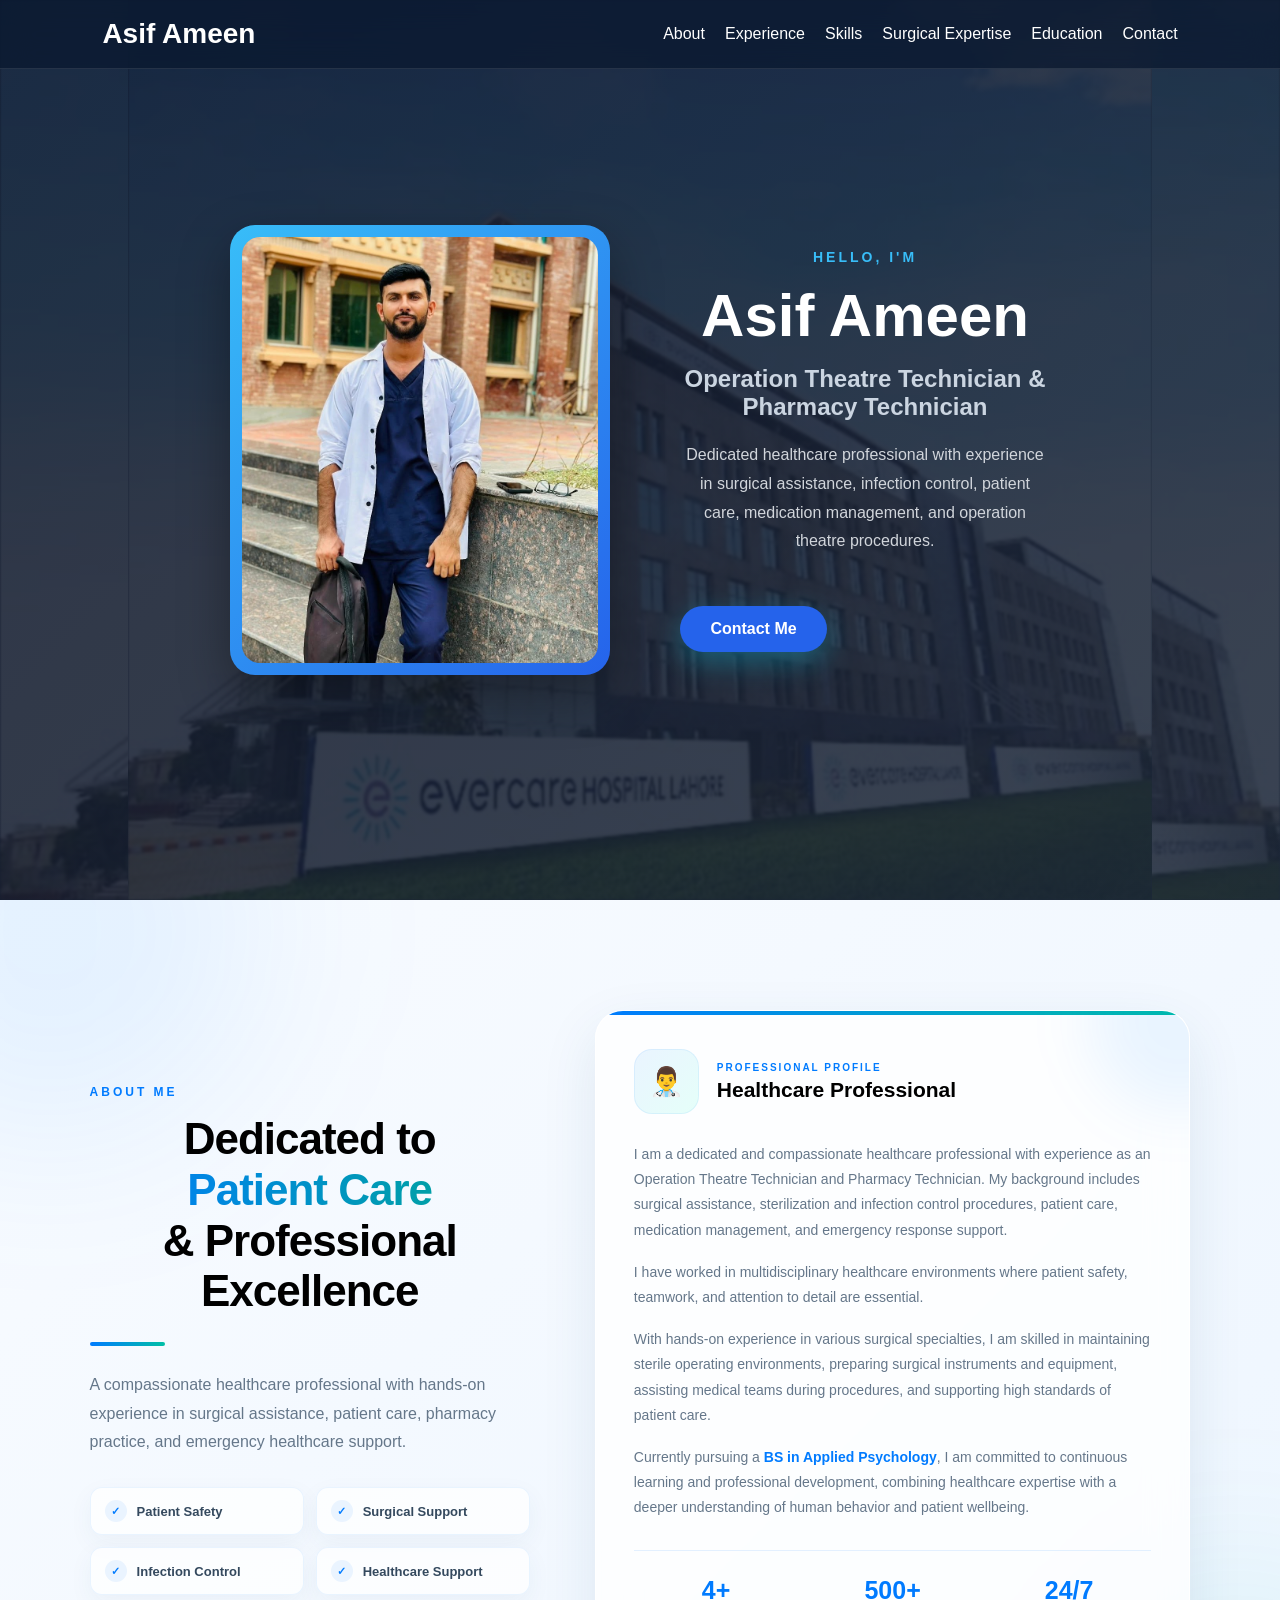
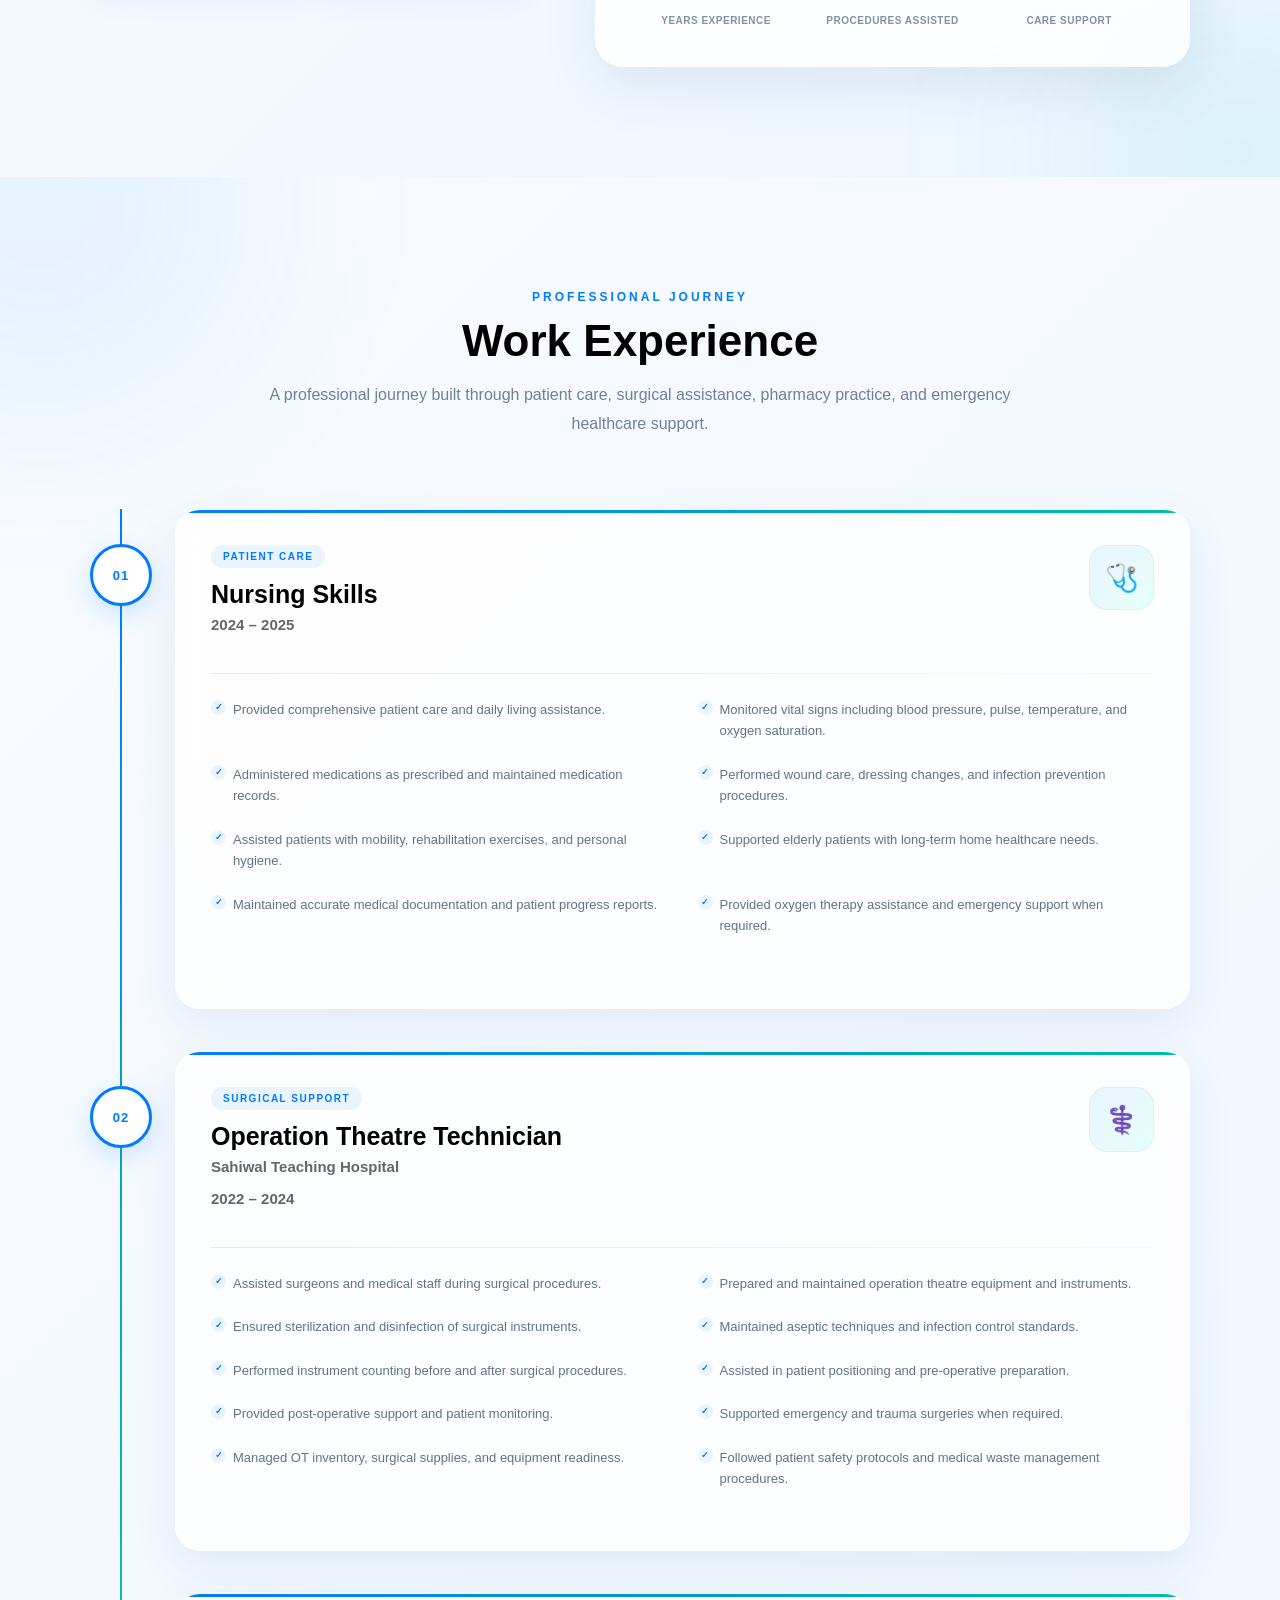
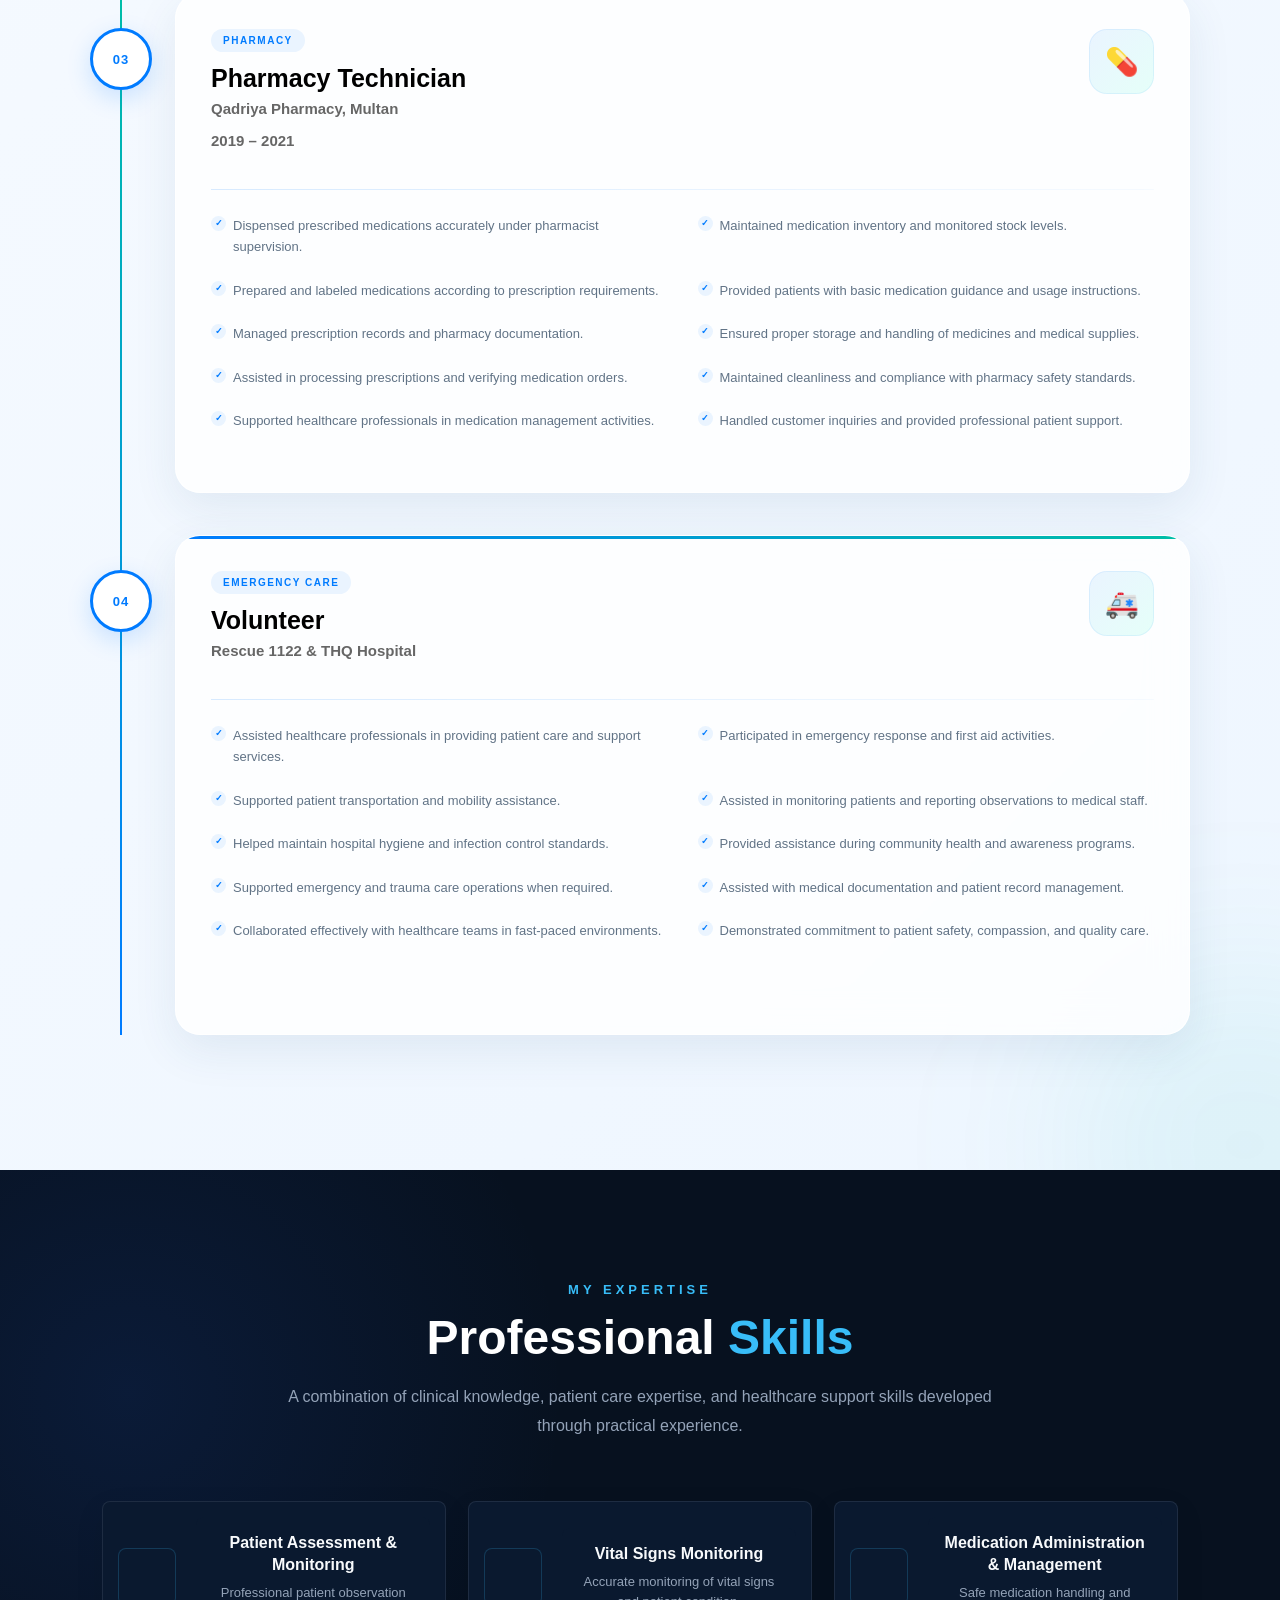
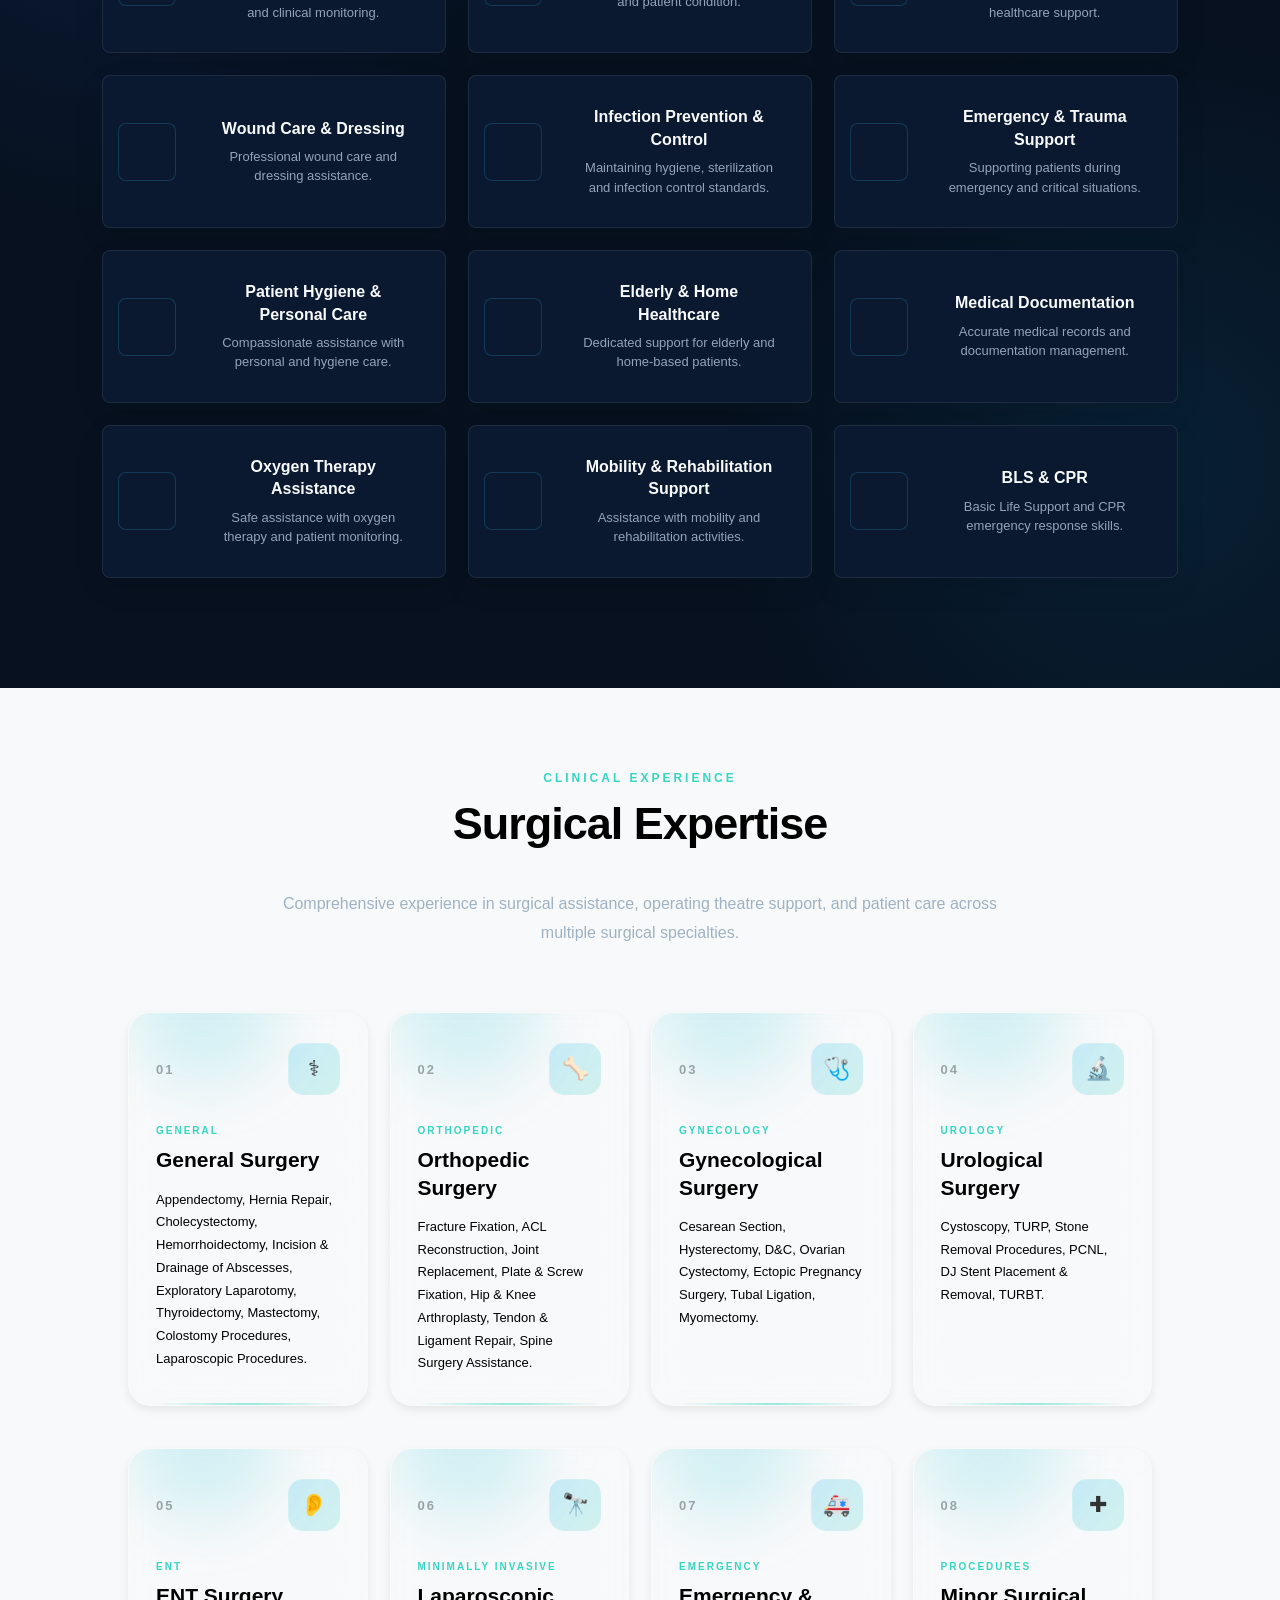
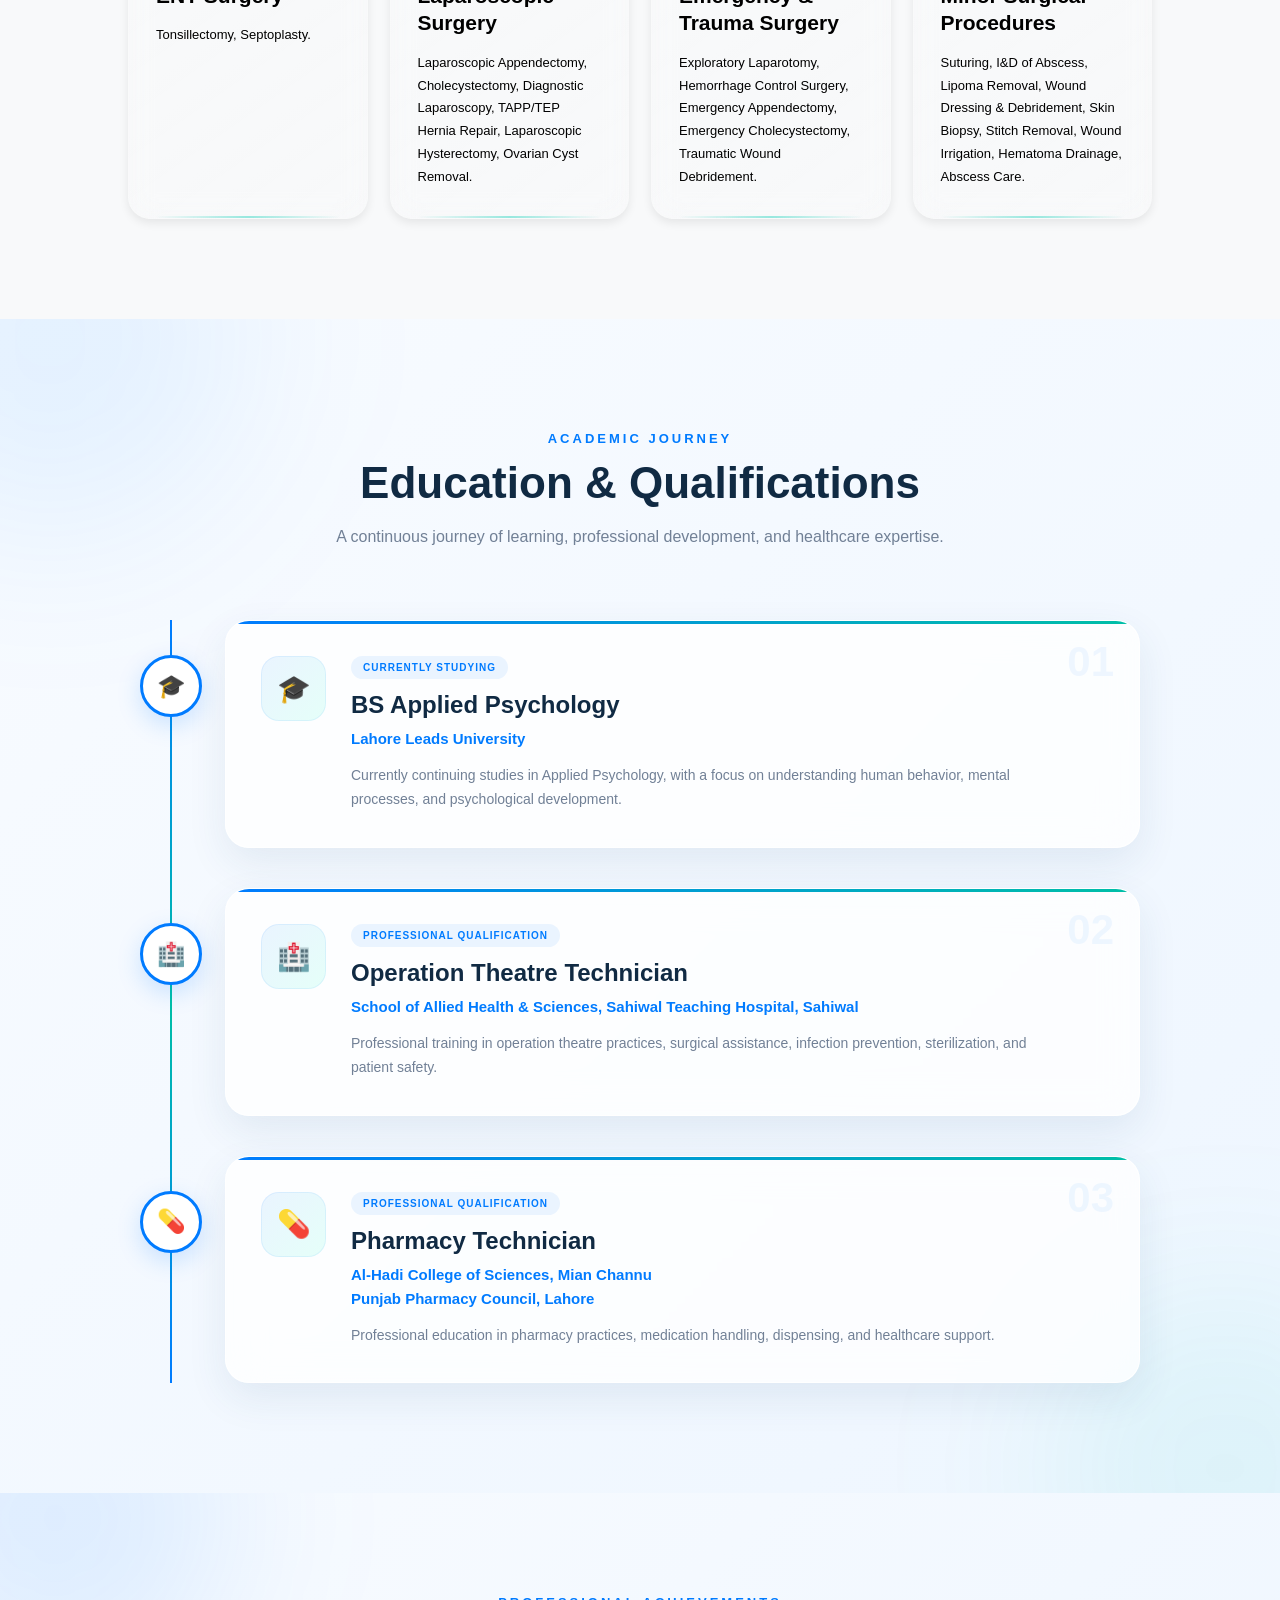
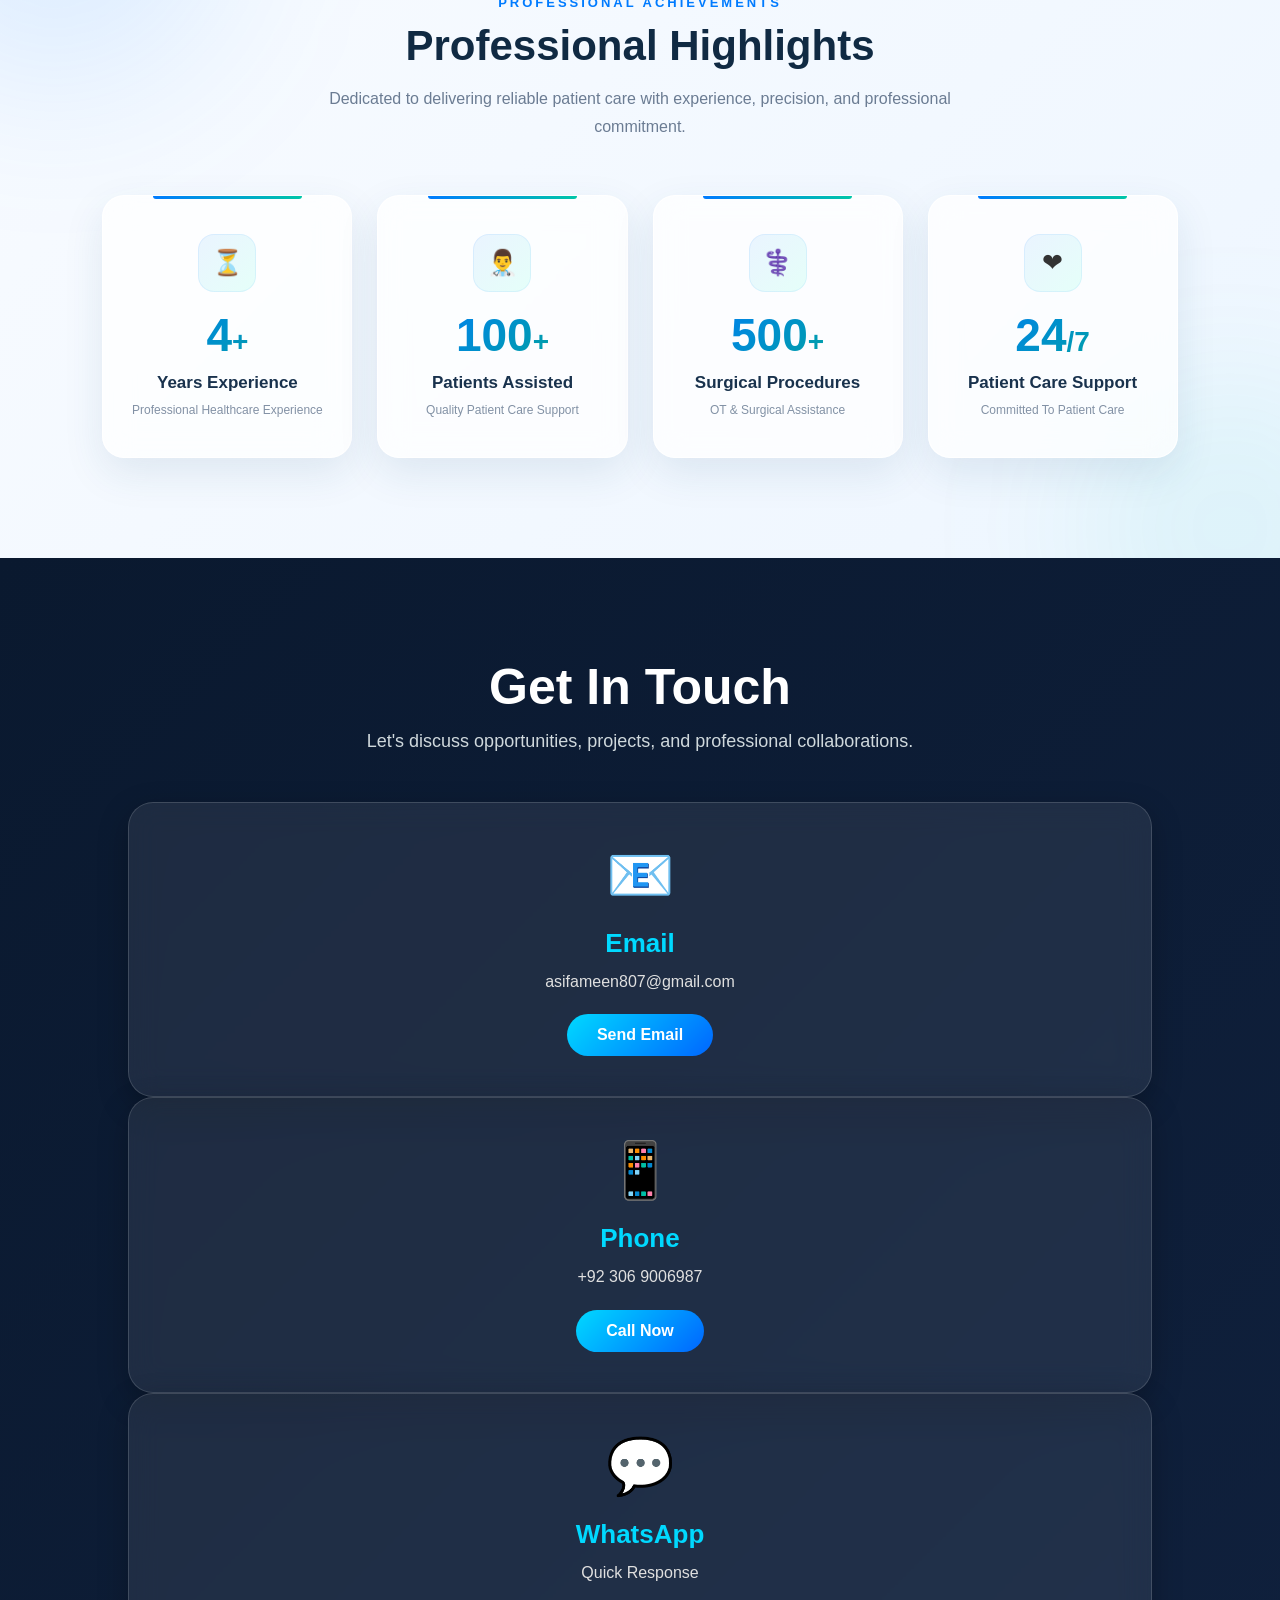
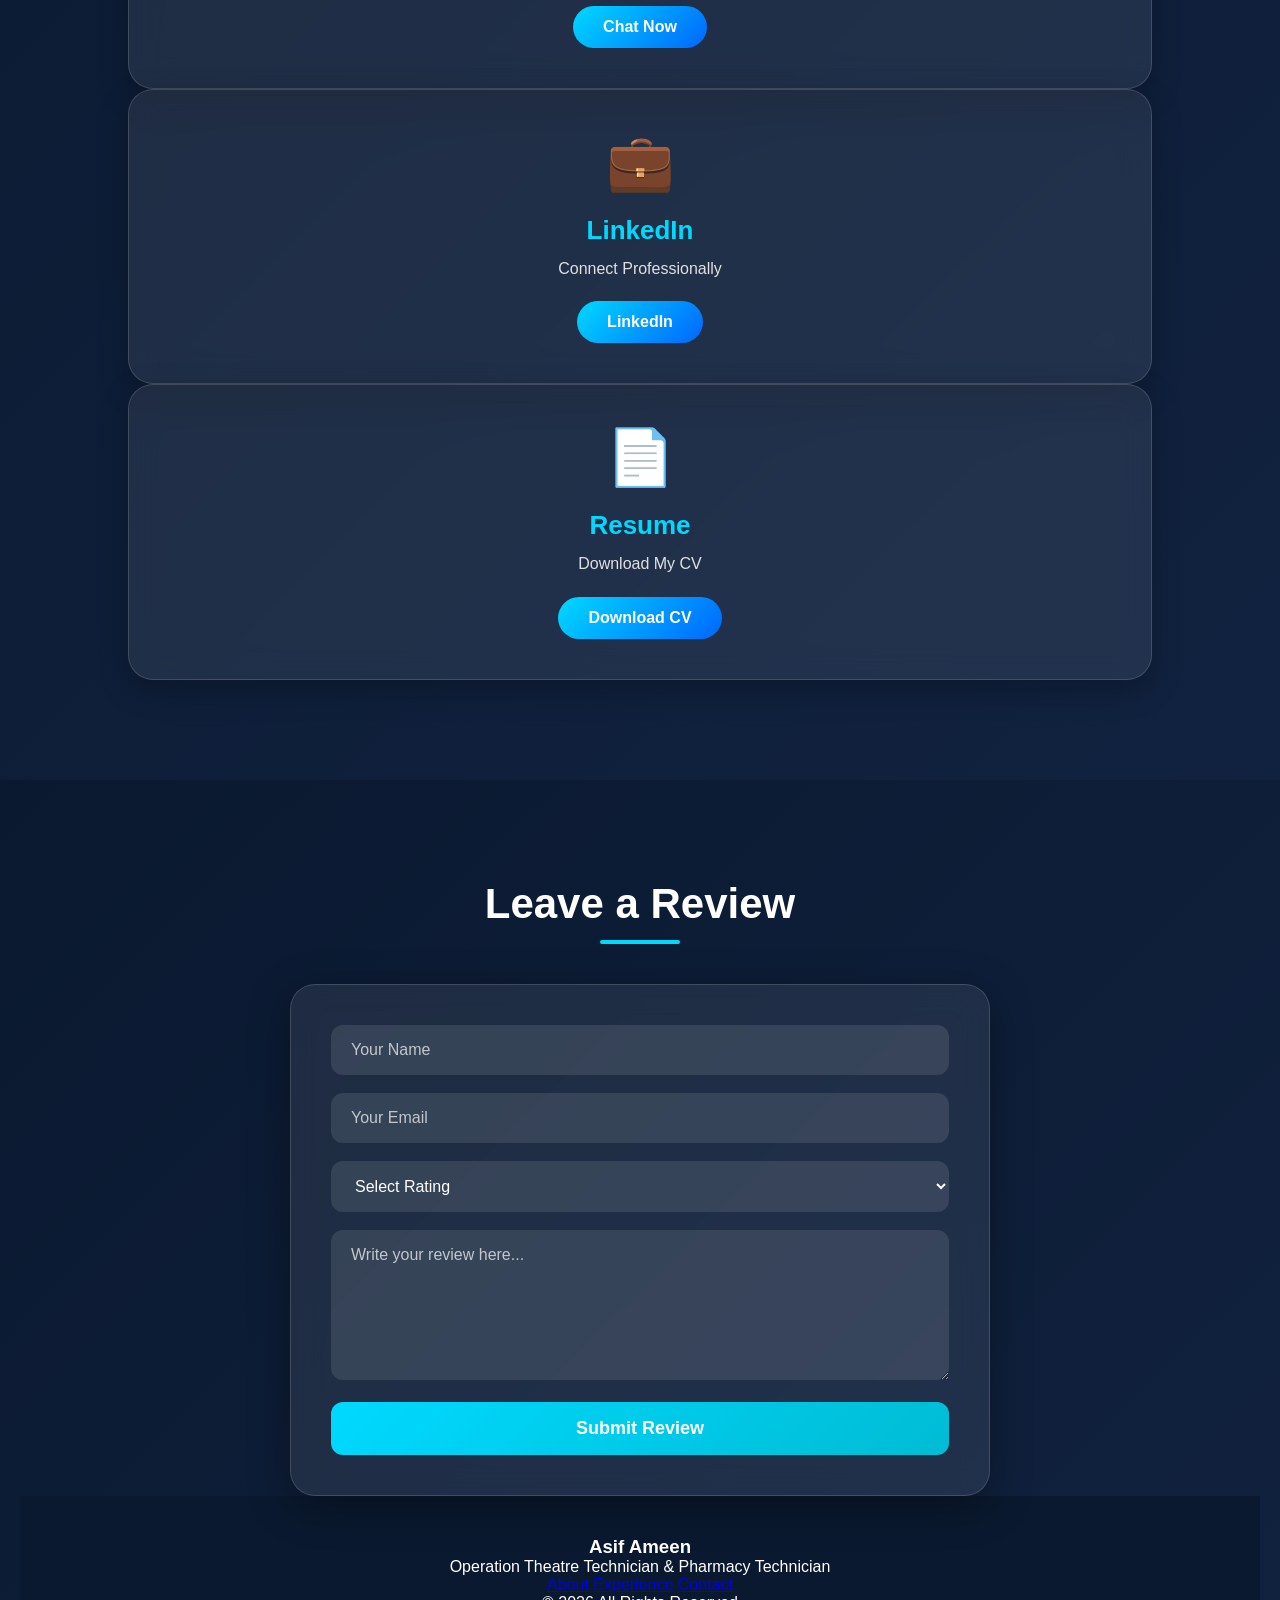
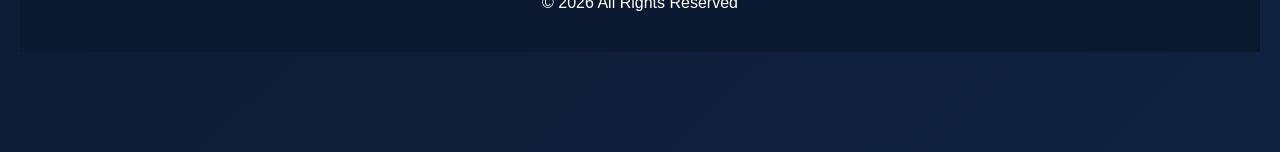
==== index.html @ 59b8488c "Add files via upload" ====
<!DOCTYPE html>
<html lang="en">
<head>
<meta charset="UTF-8">
<meta name="viewport" content="width=device-width, initial-scale=1.0">
<title>Asif Ameen | Portfolio</title>
<link rel="stylesheet" href="style.css">
</head>
<body>

<nav>
    <div class="logo">
   
    <span>Asif Ameen</span>
</div>

    <ul>
        <li><a href="#about">About</a></li>
        <li><a href="#experience">Experience</a></li>
        <li><a href="#skills">Skills</a></li>
        <li><a href="#surgical-expertise">Surgical Expertise</a></li>
        <li><a href="#education">Education</a></li>
        <li><a href="#contact">Contact</a></li>
    </ul>
</nav>

<header class="hero">
   <section class="hero">
    <div class="hero-container">

        <!-- Image Side -->
        <div class="hero-image">
            <div class="image-frame">
                <img src="aaa.jpg" alt="Asif Ameen">
            </div>
        </div>

        <!-- Content Side -->
        <div class="hero-content">
            <span class="small-title">HELLO, I'M</span>
            <h1>Asif Ameen</h1>

            <h2>Operation Theatre Technician & Pharmacy Technician</h2>

            <p>
                Dedicated healthcare professional with experience in surgical
                assistance, infection control, patient care, medication management,
                and operation theatre procedures.
            </p>

            <div class="hero-buttons">
                <a href="#contact" class="btn">Contact Me</a>
            </div>
        </div>

    </div>
</section>
</header>

<section id="about" class="about-section">

    <div class="about-container">

        <!-- Left Side -->
        <div class="about-intro">

            <span class="about-label">ABOUT ME</span>

            <h2>
                Dedicated to
                <span>Patient Care</span>
                & Professional Excellence
            </h2>

            <div class="about-line"></div>

            <p class="about-short">
                A compassionate healthcare professional with hands-on
                experience in surgical assistance, patient care, pharmacy
                practice, and emergency healthcare support.
            </p>

            <div class="about-badges">
                <div class="about-badge">
                    <span>✓</span>
                    Patient Safety
                </div>

                <div class="about-badge">
                    <span>✓</span>
                    Surgical Support
                </div>

                <div class="about-badge">
                    <span>✓</span>
                    Infection Control
                </div>

                <div class="about-badge">
                    <span>✓</span>
                    Healthcare Support
                </div>
            </div>

        </div>


        <!-- Right Side -->
        <div class="about-card">

            <div class="about-card-glow"></div>

            <div class="about-card-header">
                <div class="about-profile-icon">
                    👨‍⚕️
                </div>

                <div>
                    <span>PROFESSIONAL PROFILE</span>
                    <h3>Healthcare Professional</h3>
                </div>
            </div>


            <div class="about-content">

                <p>
                    I am a dedicated and compassionate healthcare professional
                    with experience as an Operation Theatre Technician and
                    Pharmacy Technician. My background includes surgical
                    assistance, sterilization and infection control procedures,
                    patient care, medication management, and emergency
                    response support.
                </p>

                <p>
                    I have worked in multidisciplinary healthcare environments
                    where patient safety, teamwork, and attention to detail are
                    essential.
                </p>

                <p>
                    With hands-on experience in various surgical specialties,
                    I am skilled in maintaining sterile operating environments,
                    preparing surgical instruments and equipment, assisting
                    medical teams during procedures, and supporting high
                    standards of patient care.
                </p>

                <p>
                    Currently pursuing a <strong>BS in Applied Psychology</strong>,
                    I am committed to continuous learning and professional
                    development, combining healthcare expertise with a deeper
                    understanding of human behavior and patient wellbeing.
                </p>

            </div>


            <!-- Bottom Stats -->

            <div class="about-stats">

                <div class="about-stat">
                    <strong>4+</strong>
                    <span>Years Experience</span>
                </div>

                <div class="about-stat">
                    <strong>500+</strong>
                    <span>Procedures Assisted</span>
                </div>

                <div class="about-stat">
                    <strong>24/7</strong>
                    <span>Care Support</span>
                </div>

            </div>

        </div>

    </div>

</section>



<section id="experience" class="experience-section">

    <div class="experience-heading">
        <span>PROFESSIONAL JOURNEY</span>
        <h2>Work Experience</h2>
        <p>
            A professional journey built through patient care, surgical
            assistance, pharmacy practice, and emergency healthcare support.
        </p>
    </div>

    <div class="experience-timeline">

        <!-- 01 -->
        <div class="experience-item">

            <div class="experience-marker">
                <span>01</span>
            </div>

            <div class="experience-card">

                <div class="experience-top">
                    <div>
                        <span class="experience-badge">PATIENT CARE</span>
                        <h3>Nursing Skills</h3>
                        <p class="experience-date">2024 – 2025</p>
                    </div>

                    <div class="experience-icon">🩺</div>
                </div>

                <div class="experience-divider"></div>

                <ul>
                    <li>Provided comprehensive patient care and daily living assistance.</li>
                    <li>Monitored vital signs including blood pressure, pulse, temperature, and oxygen saturation.</li>
                    <li>Administered medications as prescribed and maintained medication records.</li>
                    <li>Performed wound care, dressing changes, and infection prevention procedures.</li>
                    <li>Assisted patients with mobility, rehabilitation exercises, and personal hygiene.</li>
                    <li>Supported elderly patients with long-term home healthcare needs.</li>
                    <li>Maintained accurate medical documentation and patient progress reports.</li>
                    <li>Provided oxygen therapy assistance and emergency support when required.</li>
                </ul>

            </div>
        </div>


        <!-- 02 -->
        <div class="experience-item">

            <div class="experience-marker">
                <span>02</span>
            </div>

            <div class="experience-card">

                <div class="experience-top">
                    <div>
                        <span class="experience-badge">SURGICAL SUPPORT</span>
                        <h3>Operation Theatre Technician</h3>
                        <p class="experience-place">
                            Sahiwal Teaching Hospital
                        </p>
                        <p class="experience-date">2022 – 2024</p>
                    </div>

                    <div class="experience-icon">⚕️</div>
                </div>

                <div class="experience-divider"></div>

                <ul>
                    <li>Assisted surgeons and medical staff during surgical procedures.</li>
                    <li>Prepared and maintained operation theatre equipment and instruments.</li>
                    <li>Ensured sterilization and disinfection of surgical instruments.</li>
                    <li>Maintained aseptic techniques and infection control standards.</li>
                    <li>Performed instrument counting before and after surgical procedures.</li>
                    <li>Assisted in patient positioning and pre-operative preparation.</li>
                    <li>Provided post-operative support and patient monitoring.</li>
                    <li>Supported emergency and trauma surgeries when required.</li>
                    <li>Managed OT inventory, surgical supplies, and equipment readiness.</li>
                    <li>Followed patient safety protocols and medical waste management procedures.</li>
                </ul>

            </div>
        </div>


        <!-- 03 -->
        <div class="experience-item">

            <div class="experience-marker">
                <span>03</span>
            </div>

            <div class="experience-card">

                <div class="experience-top">
                    <div>
                        <span class="experience-badge">PHARMACY</span>
                        <h3>Pharmacy Technician</h3>
                        <p class="experience-place">
                            Qadriya Pharmacy, Multan
                        </p>
                        <p class="experience-date">2019 – 2021</p>
                    </div>

                    <div class="experience-icon">💊</div>
                </div>

                <div class="experience-divider"></div>

                <ul>
                    <li>Dispensed prescribed medications accurately under pharmacist supervision.</li>
                    <li>Maintained medication inventory and monitored stock levels.</li>
                    <li>Prepared and labeled medications according to prescription requirements.</li>
                    <li>Provided patients with basic medication guidance and usage instructions.</li>
                    <li>Managed prescription records and pharmacy documentation.</li>
                    <li>Ensured proper storage and handling of medicines and medical supplies.</li>
                    <li>Assisted in processing prescriptions and verifying medication orders.</li>
                    <li>Maintained cleanliness and compliance with pharmacy safety standards.</li>
                    <li>Supported healthcare professionals in medication management activities.</li>
                    <li>Handled customer inquiries and provided professional patient support.</li>
                </ul>

            </div>
        </div>


        <!-- 04 -->
        <div class="experience-item">

            <div class="experience-marker">
                <span>04</span>
            </div>

            <div class="experience-card">

                <div class="experience-top">
                    <div>
                        <span class="experience-badge">EMERGENCY CARE</span>
                        <h3>Volunteer</h3>
                        <p class="experience-place">
                            Rescue 1122 & THQ Hospital
                        </p>
                    </div>

                    <div class="experience-icon">🚑</div>
                </div>

                <div class="experience-divider"></div>

                <ul>
                    <li>Assisted healthcare professionals in providing patient care and support services.</li>
                    <li>Participated in emergency response and first aid activities.</li>
                    <li>Supported patient transportation and mobility assistance.</li>
                    <li>Assisted in monitoring patients and reporting observations to medical staff.</li>
                    <li>Helped maintain hospital hygiene and infection control standards.</li>
                    <li>Provided assistance during community health and awareness programs.</li>
                    <li>Supported emergency and trauma care operations when required.</li>
                    <li>Assisted with medical documentation and patient record management.</li>
                    <li>Collaborated effectively with healthcare teams in fast-paced environments.</li>
                    <li>Demonstrated commitment to patient safety, compassion, and quality care.</li>
                </ul>

            </div>
        </div>

    </div>

</section>

<section id="skills" class="skills-section">

    <div class="skills-heading">
        <span>MY EXPERTISE</span>
        <h2>Professional <strong>Skills</strong></h2>
        <p>
            A combination of clinical knowledge, patient care expertise,
            and healthcare support skills developed through practical experience.
        </p>
    </div>

    <div class="skills-grid">

        <div class="skill-card">
            <div class="skill-icon">
                <i class="fas fa-stethoscope"></i>
            </div>
            <div class="skill-content">
                <h3>Patient Assessment & Monitoring</h3>
                <p>Professional patient observation and clinical monitoring.</p>
            </div>
        </div>

        <div class="skill-card">
            <div class="skill-icon">
                <i class="fas fa-heart-pulse"></i>
            </div>
            <div class="skill-content">
                <h3>Vital Signs Monitoring</h3>
                <p>Accurate monitoring of vital signs and patient condition.</p>
            </div>
        </div>

        <div class="skill-card">
            <div class="skill-icon">
                <i class="fas fa-pills"></i>
            </div>
            <div class="skill-content">
                <h3>Medication Administration & Management</h3>
                <p>Safe medication handling and healthcare support.</p>
            </div>
        </div>

        <div class="skill-card">
            <div class="skill-icon">
                <i class="fas fa-bandage"></i>
            </div>
            <div class="skill-content">
                <h3>Wound Care & Dressing</h3>
                <p>Professional wound care and dressing assistance.</p>
            </div>
        </div>

        <div class="skill-card">
            <div class="skill-icon">
                <i class="fas fa-shield-virus"></i>
            </div>
            <div class="skill-content">
                <h3>Infection Prevention & Control</h3>
                <p>Maintaining hygiene, sterilization and infection control standards.</p>
            </div>
        </div>

        <div class="skill-card">
            <div class="skill-icon">
                <i class="fas fa-truck-medical"></i>
            </div>
            <div class="skill-content">
                <h3>Emergency & Trauma Support</h3>
                <p>Supporting patients during emergency and critical situations.</p>
            </div>
        </div>

        <div class="skill-card">
            <div class="skill-icon">
                <i class="fas fa-hands-bubbles"></i>
            </div>
            <div class="skill-content">
                <h3>Patient Hygiene & Personal Care</h3>
                <p>Compassionate assistance with personal and hygiene care.</p>
            </div>
        </div>

        <div class="skill-card">
            <div class="skill-icon">
                <i class="fas fa-house-medical"></i>
            </div>
            <div class="skill-content">
                <h3>Elderly & Home Healthcare</h3>
                <p>Dedicated support for elderly and home-based patients.</p>
            </div>
        </div>

        <div class="skill-card">
            <div class="skill-icon">
                <i class="fas fa-file-medical"></i>
            </div>
            <div class="skill-content">
                <h3>Medical Documentation</h3>
                <p>Accurate medical records and documentation management.</p>
            </div>
        </div>

        <div class="skill-card">
            <div class="skill-icon">
                <i class="fas fa-lungs"></i>
            </div>
            <div class="skill-content">
                <h3>Oxygen Therapy Assistance</h3>
                <p>Safe assistance with oxygen therapy and patient monitoring.</p>
            </div>
        </div>

        <div class="skill-card">
            <div class="skill-icon">
                <i class="fas fa-wheelchair"></i>
            </div>
            <div class="skill-content">
                <h3>Mobility & Rehabilitation Support</h3>
                <p>Assistance with mobility and rehabilitation activities.</p>
            </div>
        </div>

        <div class="skill-card">
            <div class="skill-icon">
                <i class="fas fa-heart"></i>
            </div>
            <div class="skill-content">
                <h3>BLS & CPR</h3>
                <p>Basic Life Support and CPR emergency response skills.</p>
            </div>
        </div>

    </div>

</section>
<section id="surgical-expertise" class="surgical-section">

    <div class="surgical-heading">
        <span>CLINICAL EXPERIENCE</span>
        <h2>Surgical Expertise</h2>
        <p>
            Comprehensive experience in surgical assistance, operating theatre
            support, and patient care across multiple surgical specialties.
        </p>
    </div>

    <div class="surgical-grid">

        <!-- 01 -->
        <div class="surgery-card">
            <div class="surgery-top">
                <span class="surgery-number">01</span>
                <div class="surgery-icon">⚕</div>
            </div>

            <span class="surgery-label">GENERAL</span>

            <h3>General Surgery</h3>

            <p>
                Appendectomy, Hernia Repair, Cholecystectomy,
                Hemorrhoidectomy, Incision & Drainage of Abscesses,
                Exploratory Laparotomy, Thyroidectomy, Mastectomy,
                Colostomy Procedures, Laparoscopic Procedures.
            </p>

            <div class="surgery-line"></div>
        </div>


        <!-- 02 -->
        <div class="surgery-card">
            <div class="surgery-top">
                <span class="surgery-number">02</span>
                <div class="surgery-icon">🦴</div>
            </div>

            <span class="surgery-label">ORTHOPEDIC</span>

            <h3>Orthopedic Surgery</h3>

            <p>
                Fracture Fixation, ACL Reconstruction, Joint Replacement,
                Plate & Screw Fixation, Hip & Knee Arthroplasty,
                Tendon & Ligament Repair, Spine Surgery Assistance.
            </p>

            <div class="surgery-line"></div>
        </div>


        <!-- 03 -->
        <div class="surgery-card">
            <div class="surgery-top">
                <span class="surgery-number">03</span>
                <div class="surgery-icon">🩺</div>
            </div>

            <span class="surgery-label">GYNECOLOGY</span>

            <h3>Gynecological Surgery</h3>

            <p>
                Cesarean Section, Hysterectomy, D&C, Ovarian Cystectomy,
                Ectopic Pregnancy Surgery, Tubal Ligation, Myomectomy.
            </p>

            <div class="surgery-line"></div>
        </div>


        <!-- 04 -->
        <div class="surgery-card">
            <div class="surgery-top">
                <span class="surgery-number">04</span>
                <div class="surgery-icon">🔬</div>
            </div>

            <span class="surgery-label">UROLOGY</span>

            <h3>Urological Surgery</h3>

            <p>
                Cystoscopy, TURP, Stone Removal Procedures, PCNL,
                DJ Stent Placement & Removal, TURBT.
            </p>

            <div class="surgery-line"></div>
        </div>


        <!-- 05 -->
        <div class="surgery-card">
            <div class="surgery-top">
                <span class="surgery-number">05</span>
                <div class="surgery-icon">👂</div>
            </div>

            <span class="surgery-label">ENT</span>

            <h3>ENT Surgery</h3>

            <p>
                Tonsillectomy, Septoplasty.
            </p>

            <div class="surgery-line"></div>
        </div>


        <!-- 06 -->
        <div class="surgery-card">
            <div class="surgery-top">
                <span class="surgery-number">06</span>
                <div class="surgery-icon">🔭</div>
            </div>

            <span class="surgery-label">MINIMALLY INVASIVE</span>

            <h3>Laparoscopic Surgery</h3>

            <p>
                Laparoscopic Appendectomy, Cholecystectomy,
                Diagnostic Laparoscopy, TAPP/TEP Hernia Repair,
                Laparoscopic Hysterectomy, Ovarian Cyst Removal.
            </p>

            <div class="surgery-line"></div>
        </div>


        <!-- 07 -->
        <div class="surgery-card">
            <div class="surgery-top">
                <span class="surgery-number">07</span>
                <div class="surgery-icon">🚑</div>
            </div>

            <span class="surgery-label">EMERGENCY</span>

            <h3>Emergency & Trauma Surgery</h3>

            <p>
                Exploratory Laparotomy, Hemorrhage Control Surgery,
                Emergency Appendectomy, Emergency Cholecystectomy,
                Traumatic Wound Debridement.
            </p>

            <div class="surgery-line"></div>
        </div>


        <!-- 08 -->
        <div class="surgery-card">
            <div class="surgery-top">
                <span class="surgery-number">08</span>
                <div class="surgery-icon">✚</div>
            </div>

            <span class="surgery-label">PROCEDURES</span>

            <h3>Minor Surgical Procedures</h3>

            <p>
                Suturing, I&D of Abscess, Lipoma Removal,
                Wound Dressing & Debridement, Skin Biopsy,
                Stitch Removal, Wound Irrigation, Hematoma Drainage,
                Abscess Care.
            </p>

            <div class="surgery-line"></div>
        </div>

    </div>

</section>
<section id="education" class="education-section">

    <div class="education-heading">
        <span>ACADEMIC JOURNEY</span>
        <h2>Education & Qualifications</h2>
        <p>
            A continuous journey of learning, professional development,
            and healthcare expertise.
        </p>
    </div>

    <div class="education-timeline">

        <!-- Education 01 -->
        <div class="education-item">
            <div class="timeline-dot">
                🎓
            </div>

            <div class="education-card">
                <div class="education-number">01</div>

                <div class="education-icon">
                    🎓
                </div>

                <div class="education-content">
                    <span class="education-tag">CURRENTLY STUDYING</span>

                    <h3>BS Applied Psychology</h3>

                    <h4>Lahore Leads University</h4>

                    <p>
                        Currently continuing studies in Applied Psychology,
                        with a focus on understanding human behavior,
                        mental processes, and psychological development.
                    </p>
                </div>
            </div>
        </div>


        <!-- Education 02 -->
        <div class="education-item">
            <div class="timeline-dot">
                🏥
            </div>

            <div class="education-card">
                <div class="education-number">02</div>

                <div class="education-icon">
                    🏥
                </div>

                <div class="education-content">
                    <span class="education-tag">PROFESSIONAL QUALIFICATION</span>

                    <h3>Operation Theatre Technician</h3>

                    <h4>
                        School of Allied Health & Sciences,
                        Sahiwal Teaching Hospital, Sahiwal
                    </h4>

                    <p>
                        Professional training in operation theatre practices,
                        surgical assistance, infection prevention, sterilization,
                        and patient safety.
                    </p>
                </div>
            </div>
        </div>


        <!-- Education 03 -->
        <div class="education-item">
            <div class="timeline-dot">
                💊
            </div>

            <div class="education-card">
                <div class="education-number">03</div>

                <div class="education-icon">
                    💊
                </div>

                <div class="education-content">
                    <span class="education-tag">PROFESSIONAL QUALIFICATION</span>

                    <h3>Pharmacy Technician</h3>

                    <h4>
                        Al-Hadi College of Sciences, Mian Channu
                        <br>
                        Punjab Pharmacy Council, Lahore
                    </h4>

                    <p>
                        Professional education in pharmacy practices,
                        medication handling, dispensing, and healthcare support.
                    </p>
                </div>
            </div>
        </div>

    </div>

</section>

    
<section id="achievements" class="highlights-section">

    <div class="section-heading">
        <span>PROFESSIONAL ACHIEVEMENTS</span>
        <h2>Professional Highlights</h2>
        <p>
            Dedicated to delivering reliable patient care with experience,
            precision, and professional commitment.
        </p>
    </div>

    <div class="stats-grid">

        <div class="stat-box">
            <div class="stat-icon">⏳</div>
            <h3>4<span>+</span></h3>
            <p>Years Experience</p>
            <small>Professional Healthcare Experience</small>
        </div>

        <div class="stat-box">
            <div class="stat-icon">👨‍⚕️</div>
            <h3>100<span>+</span></h3>
            <p>Patients Assisted</p>
            <small>Quality Patient Care Support</small>
        </div>

        <div class="stat-box">
            <div class="stat-icon">⚕️</div>
            <h3>500<span>+</span></h3>
            <p>Surgical Procedures</p>
            <small>OT & Surgical Assistance</small>
        </div>

        <div class="stat-box">
            <div class="stat-icon">❤</div>
            <h3>24<span>/7</span></h3>
            <p>Patient Care Support</p>
            <small>Committed To Patient Care</small>
        </div>

    </div>

</section>

<section id="contact">
    <h2>Get In Touch</h2>

    <p class="contact-subtitle">
        Let's discuss opportunities, projects, and professional collaborations.
    </p>

    <div class="contact-container">


    <div class="contact-card">
    <div class="contact-icon">📧</div>
    <h3>Email</h3>
    <p>asifameen807@gmail.com</p>

    <a href="https://mail.google.com/mail/?view=cm&fs=1&to=asifameen807@gmail.com"
       target="_blank">
        Send Email
    </a>
</div>
    
</div>

        <div class="contact-card">
            <div class="contact-icon">📱</div>
            <h3>Phone</h3>
            <p>+92 306 9006987</p>
            <a href="tel:+923069006987">Call Now</a>
        </div>

        <div class="contact-card">
            <div class="contact-icon">💬</div>
            <h3>WhatsApp</h3>
            <p>Quick Response</p>
            <a href="https://wa.me/923069006987" target="_blank">
                Chat Now
            </a>
        </div>

        <div class="contact-card">
            <div class="contact-icon">💼</div>
            <h3>LinkedIn</h3>
            <p>Connect Professionally</p>
            <a href="https://www.linkedin.com/in/asif-ameen-b7961238a/"
   target="_blank"
   rel="noopener noreferrer"
   class="linkedin-link">
    <i class="fab fa-linkedin-in"></i>
    <span>LinkedIn</span>
</a>
        </div>

        <div class="contact-card">
            <div class="contact-icon">📄</div>
            <h3>Resume</h3>
            <p>Download My CV</p>
            <a href="ASIF AMEEN.pdf" download>
                Download CV
            </a>
        </div>

    </div>
</section>
</section>

<section id="reviews">
    <h2>Leave a Review</h2>

    <form class="review-form" action="https://formspree.io/f/mvkprpqw" method="POST">

        <input type="text" name="name" placeholder="Your Name" required>

        <input type="email" name="email" placeholder="Your Email" required>

        <select name="rating" required>
            <option value="">Select Rating</option>
            <option>⭐⭐⭐⭐⭐ Excellent</option>
            <option>⭐⭐⭐⭐ Very Good</option>
            <option>⭐⭐⭐ Good</option>
            <option>⭐⭐ Fair</option>
            <option>⭐ Poor</option>
        </select>

        <textarea name="review" placeholder="Write your review here..." required></textarea>

        <button type="submit">Submit Review</button>

    </form>

<footer>
  <footer>
<div class="footer-content">
<h3>Asif Ameen</h3>
<p>Operation Theatre Technician & Pharmacy Technician</p>

<div class="footer-links">
<a href="#about">About</a>
<a href="#experience">Experience</a>
<a href="#contact">Contact</a>
</div>

<p>© 2026 All Rights Reserved</p>
</div>
</footer>
</footer>

</body>
</html>
---- style.css ----
*{
    margin:0;
    padding:0;
    box-sizing:border-box;
    font-family:'Segoe UI',sans-serif;
}

body{
    background:#f5f7fa;
    color:#333;
}

nav{
    display:flex;
    justify-content:space-between;
    align-items:center;
    padding:20px 8%;
    background:#0a192f;
}

.logo{
    color:white;
    font-size:24px;
    font-weight:bold;
}

nav ul{
    display:flex;
    list-style:none;
}

nav ul li{
    margin-left:20px;
}

nav ul li a{
    color:white;
    text-decoration:none;
}

.hero{
    height:90vh;
    display:flex;
    justify-content:center;
    align-items:center;
    text-align:center;
    background:linear-gradient(rgba(10,25,47,.8),
    rgba(10,25,47,.8)),
    url('https://images.unsplash.com/photo-1587351021759-3e566b6af7cc');
    background-size:cover;
    background-position:center;
    color:white;
}

.hero h1{
    font-size:60px;
}

.hero h2{
    margin:15px 0;
}

.btn{
    display:inline-block;
    margin-top:20px;
    padding:12px 25px;
    background:#00bcd4;
    color:white;
    text-decoration:none;
    border-radius:5px;
}

section{
    padding:70px 10%;
}

section h2{
    text-align:center;
    margin-bottom:30px;
    color:#0a192f;
}

.card{
    background:white;
    padding:20px;
    margin-bottom:20px;
    border-radius:10px;
    box-shadow:0 5px 15px rgba(0,0,0,.1);
}

.skills-grid{
    display:grid;
    grid-template-columns:repeat(auto-fit,minmax(200px,1fr));
    gap:15px;
}

.skills-grid div{
    background:#0a192f;
    color:white;
    padding:15px;
    text-align:center;
    border-radius:8px;
}

footer{
    background:#0a192f;
    color:white;
    text-align:center;
    padding:20px;
}


.logo{
    display: flex;
    align-items: center;
    gap: 10px;
    font-size: 28px;
    font-weight: bold;
    color: white; /* ya apni pasand ka color */
    transition: all 0.3s ease;
}

.logo img{
    width: 45px;
    height: 45px;
    border-radius: 50%;
    object-fit: cover;
    transition: all 0.3s ease;
}

.logo:hover{
    transform: translateY(-2px) scale(1.05);
    color: #00bcd4;
    text-shadow: 0 0 10px rgba(0,188,212,0.5);
}

.logo:hover img{
    transform: scale(1.1);
    box-shadow: 0 0 12px rgba(0,188,212,0.6);
}

.experience-card{
    background: #fff;
    padding: 25px;
    border-radius: 15px;
    margin-bottom: 25px;
    box-shadow: 0 4px 15px rgba(0,0,0,0.08);
}

.experience-card h3{
    font-size: 32px;
    margin-bottom: 10px;
    color: #0a2342;
}

.experience-card p{
    color: #555;
    margin-bottom: 15px;
}

.experience-card ul{
    padding-left: 20px;
}

.experience-card li{
    margin-bottom: 8px;
    line-height: 1.6;
}
#surgical-expertise{
    padding: 80px 10%;
    background: #f8f9fa;
}

#surgical-expertise h2{
    text-align:center;
    margin-bottom:40px;
}

.surgery-card{
    background:#fff;
    padding:20px;
    margin-bottom:20px;
    border-left:5px solid #00bcd4;
    border-radius:10px;
    box-shadow:0 4px 10px rgba(0,0,0,0.08);
    transition:0.3s;
}

.surgery-card:hover{
    transform:translateY(-5px);
    box-shadow:0 8px 20px rgba(0,0,0,0.15);
}

.surgery-card h3{
    color:#0a192f;
    margin-bottom:10px;
}

.surgery-card p{
    line-height:1.7;
}

.hero-info{
    display:flex;
    align-items:center;
    justify-content:center;
    gap:30px;
    flex-wrap:wrap;
}

.profile-pic{
    width:180px;
    height:180px;
    border-radius:50%;
    object-fit:cover;
    border:5px solid #00bcd4;
}
#reviews{
    padding: 80px 20px;
    background: #f5f7fa;
}

#reviews h2{
    text-align: center;
    font-size: 40px;
    margin-bottom: 30px;
    color: #0a192f;
}

.review-form{
    max-width: 650px;
    margin: auto;
    background: white;
    padding: 30px;
    border-radius: 15px;
    box-shadow: 0 8px 25px rgba(0,0,0,0.15);
}

.review-form input,
.review-form select,
.review-form textarea{
    width: 100%;
    padding: 15px;
    margin-bottom: 15px;
    border: 1px solid #ddd;
    border-radius: 8px;
    font-size: 16px;
    box-sizing: border-box;
}

.review-form textarea{
    min-height: 140px;
}

.review-form button{
    width: 100%;
    padding: 15px;
    background: #00bcd4;
    color: white;
    border: none;
    border-radius: 8px;
    font-size: 18px;
    cursor: pointer;
}

.review-form button:hover{
    background: #0097a7;
}
.whatsapp-btn{
    display:inline-block;
    background:#25D366;
    color:white;
    padding:15px 30px;
    border-radius:50px;
    text-decoration:none;
    font-size:18px;
    font-weight:600;
    transition:0.3s;
}

.whatsapp-btn:hover{
    transform:translateY(-3px);
    box-shadow:0 8px 20px rgba(37,211,102,0.4);
}
#reviews{
    padding: 100px 20px;
    background: linear-gradient(135deg, #0a192f, #112240);
    min-height: 100vh;
}

#reviews h2{
    text-align: center;
    color: #fff;
    font-size: 42px;
    margin-bottom: 40px;
    position: relative;
}

#reviews h2::after{
    content: "";
    width: 80px;
    height: 4px;
    background: #00d9ff;
    display: block;
    margin: 12px auto;
    border-radius: 10px;
}

.review-form{
    max-width: 700px;
    margin: auto;
    padding: 40px;
    border-radius: 25px;
    background: rgba(255,255,255,0.08);
    backdrop-filter: blur(15px);
    border: 1px solid rgba(255,255,255,0.15);
    box-shadow: 0 10px 40px rgba(0,0,0,0.35);
}

.review-form input,
.review-form select,
.review-form textarea{
    width: 100%;
    padding: 16px 20px;
    margin-bottom: 18px;
    border: none;
    border-radius: 12px;
    background: rgba(255,255,255,0.1);
    color: #fff;
    font-size: 16px;
    outline: none;
    box-sizing: border-box;
    transition: all 0.3s ease;
}

.review-form input::placeholder,
.review-form textarea::placeholder{
    color: rgba(255,255,255,0.7);
}

.review-form input:focus,
.review-form select:focus,
.review-form textarea:focus{
    border: 1px solid #00d9ff;
    box-shadow: 0 0 15px rgba(0,217,255,0.4);
    transform: translateY(-2px);
}

.review-form textarea{
    min-height: 150px;
    resize: vertical;
}

.review-form select{
    cursor: pointer;
}

.review-form button{
    width: 100%;
    padding: 16px;
    border: none;
    border-radius: 12px;
    background: linear-gradient(135deg,#00d9ff,#00bcd4);
    color: #fff;
    font-size: 18px;
    font-weight: 600;
    cursor: pointer;
    transition: all 0.3s ease;
}

.review-form button:hover{
    transform: translateY(-4px);
    box-shadow: 0 10px 25px rgba(0,217,255,0.4);
}

.review-form button:active{
    transform: translateY(0);
}

.experience-container{
    display: grid;
    grid-template-columns: repeat(auto-fit, minmax(350px, 1fr));
    gap: 25px;
    margin-top: 30px;
}

.experience-card{
    background: #ffffff;
    border-radius: 15px;
    padding: 25px;
    box-shadow: 0 5px 20px rgba(0,0,0,0.08);
    transition: all 0.3s ease;
    border-top: 4px solid #00bcd4;

    /* Sab cards same size */
    min-height: 500px;

    display: flex;
    flex-direction: column;
}

.experience-card:hover{
    transform: translateY(-8px);
    box-shadow: 0 10px 30px rgba(0,188,212,0.2);
}

.experience-card h3{
    font-size: 28px;
    color: #0a2342;
    margin-bottom: 10px;
}

.experience-card p{
    color: #666;
    font-size: 15px;
    margin-bottom: 15px;
    font-weight: 600;
}

.experience-card ul{
    padding-left: 20px;
    margin-top: 10px;
}

.experience-card li{
    margin-bottom: 10px;
    line-height: 1.6;
    color: #444;
    font-size: 15px;
}
nav{
    position: fixed;
    top: 0;
    width: 100%;
    z-index: 1000;
    display:flex;
    justify-content:space-between;
    align-items:center;
    padding:18px 8%;
    background:rgba(10,25,47,0.75);
    backdrop-filter:blur(15px);
    border-bottom:1px solid rgba(255,255,255,0.1);
}
.hero-stats{
    display:flex;
    justify-content:center;
    gap:30px;
    margin-top:30px;
    flex-wrap:wrap;
}

.hero-stats div{
    background:rgba(255,255,255,0.12);
    backdrop-filter:blur(10px);
    padding:15px 25px;
    border-radius:15px;
}
.btn{
    background:linear-gradient(135deg,#00d9ff,#0066ff);
    padding:15px 35px;
    border-radius:50px;
    font-weight:700;
    box-shadow:0 10px 30px rgba(0,217,255,.3);
    transition:.4s;
}

.btn:hover{
    transform:translateY(-5px);
}
.skill-card{
    background:white;
    color:#0a192f;
    padding:30px;
    border-radius:20px;
    text-align:center;
    box-shadow:0 10px 30px rgba(0,0,0,.08);
    transition:.4s;
}

.skill-card:hover{
    transform:translateY(-10px);
}
.card,
.experience-card,
.surgery-card{
    overflow:hidden;
    position:relative;
}

.card::before,
.experience-card::before,
.surgery-card::before{
    content:'';
    position:absolute;
    top:0;
    left:0;
    width:100%;
    height:4px;
    background:linear-gradient(90deg,#00d9ff,#0066ff);
}
/* PREMIUM CONTACT SECTION */

#contact{
    padding:100px 10%;
    background:linear-gradient(135deg,#0a192f,#112240);
    text-align:center;
}

#contact h2{
    color:#fff;
    font-size:50px;
    margin-bottom:15px;
}

.contact-subtitle{
    color:#cfd8dc;
    margin-bottom:50px;
    font-size:18px;
}

.contact-container{
    display:grid;
    grid-template-columns:repeat(auto-fit,minmax(280px,1fr));
    gap:30px;
}

.contact-card{
    background:rgba(255,255,255,0.08);
    backdrop-filter:blur(15px);
    border:1px solid rgba(255,255,255,0.15);
    border-radius:25px;
    padding:40px 25px;
    transition:0.4s;
    box-shadow:0 10px 30px rgba(0,0,0,0.25);
}

.contact-card:hover{
    transform:translateY(-12px);
    box-shadow:0 15px 40px rgba(0,217,255,0.25);
}

.contact-icon{
    font-size:55px;
    margin-bottom:20px;
}

.contact-card h3{
    color:#00d9ff;
    margin-bottom:10px;
    font-size:26px;
}

.contact-card p{
    color:#e0e0e0;
    margin-bottom:20px;
    line-height:1.6;
}

.contact-card a{
    display:inline-block;
    padding:12px 30px;
    background:linear-gradient(135deg,#00d9ff,#0066ff);
    color:#fff;
    text-decoration:none;
    border-radius:50px;
    font-weight:600;
    transition:0.3s;
}

.contact-card a:hover{
    transform:scale(1.05);
}
/* ================================
   PROFESSIONAL HIGHLIGHTS
================================ */

.highlights-section {
    padding: 100px 8%;
    position: relative;
    overflow: hidden;
    background: linear-gradient(135deg, #f8fbff, #eef6ff);
}

/* Soft background glow */

.highlights-section::before {
    content: "";
    position: absolute;
    width: 350px;
    height: 350px;
    background: rgba(0, 123, 255, 0.10);
    border-radius: 50%;
    top: -150px;
    left: -120px;
    filter: blur(80px);
}

.highlights-section::after {
    content: "";
    position: absolute;
    width: 300px;
    height: 300px;
    background: rgba(0, 200, 180, 0.08);
    border-radius: 50%;
    bottom: -120px;
    right: -100px;
    filter: blur(80px);
}

/* Heading */

.section-heading {
    text-align: center;
    max-width: 700px;
    margin: 0 auto 55px;
    position: relative;
    z-index: 2;
}

.section-heading span {
    display: inline-block;
    font-size: 13px;
    font-weight: 700;
    letter-spacing: 3px;
    color: #007bff;
    margin-bottom: 12px;
}

.section-heading h2 {
    font-size: 42px;
    margin: 0 0 15px;
    font-weight: 800;
    color: #102a43;
}

.section-heading p {
    color: #6b7c93;
    font-size: 16px;
    line-height: 1.7;
}

/* Cards Grid */

.stats-grid {
    max-width: 1200px;
    margin: auto;
    display: grid;
    grid-template-columns: repeat(4, 1fr);
    gap: 25px;
    position: relative;
    z-index: 2;
}

/* Card */

.stat-box {
    position: relative;
    padding: 38px 25px;
    text-align: center;
    border-radius: 22px;
    background: rgba(255, 255, 255, 0.75);
    border: 1px solid rgba(255, 255, 255, 0.9);
    box-shadow: 0 15px 40px rgba(31, 75, 120, 0.10);
    backdrop-filter: blur(15px);
    overflow: hidden;
    transition: all 0.4s ease;
}

/* Top line */

.stat-box::before {
    content: "";
    position: absolute;
    top: 0;
    left: 20%;
    width: 60%;
    height: 3px;
    background: linear-gradient(90deg, #007bff, #00c6a7);
    border-radius: 0 0 10px 10px;
}

/* Hover */

.stat-box:hover {
    transform: translateY(-12px);
    box-shadow: 0 25px 55px rgba(0, 123, 255, 0.16);
    border-color: rgba(0, 123, 255, 0.18);
}

/* Icon */

.stat-icon {
    width: 58px;
    height: 58px;
    margin: 0 auto 20px;
    display: flex;
    align-items: center;
    justify-content: center;
    border-radius: 16px;
    font-size: 25px;
    background: linear-gradient(135deg, #eaf4ff, #e5fff9);
    box-shadow: inset 0 0 0 1px rgba(0, 123, 255, 0.08);
    transition: 0.4s ease;
}

.stat-box:hover .stat-icon {
    transform: scale(1.1) rotate(3deg);
}

/* Number */

.stat-box h3 {
    margin: 0;
    font-size: 46px;
    font-weight: 800;
    line-height: 1;
    background: linear-gradient(135deg, #007bff, #00a98f);
    -webkit-background-clip: text;
    -webkit-text-fill-color: transparent;
}

.stat-box h3 span {
    font-size: 28px;
}

/* Title */

.stat-box p {
    margin: 15px 0 8px;
    font-size: 17px;
    font-weight: 700;
    color: #19324d;
}

/* Description */

.stat-box small {
    display: block;
    color: #8291a5;
    font-size: 12px;
    line-height: 1.5;
}

/* ================================
   RESPONSIVE
================================ */

@media (max-width: 1000px) {

    .stats-grid {
        grid-template-columns: repeat(2, 1fr);
    }

}

@media (max-width: 600px) {

    .highlights-section {
        padding: 75px 5%;
    }

    .section-heading h2 {
        font-size: 32px;
    }

    .stats-grid {
        grid-template-columns: 1fr;
        gap: 18px;
    }

    .stat-box {
        padding: 32px 20px;
    }

    .stat-box h3 {
        font-size: 40px;
    }

}
/* ========================================
   PREMIUM EDUCATION SECTION
======================================== */

.education-section {
    position: relative;
    padding: 110px 8%;
    background: linear-gradient(135deg, #f8fbff, #eef6ff);
    overflow: hidden;
}

/* Background Glow */

.education-section::before {
    content: "";
    position: absolute;
    width: 400px;
    height: 400px;
    top: -180px;
    left: -150px;
    background: rgba(0, 123, 255, 0.08);
    border-radius: 50%;
    filter: blur(90px);
}

.education-section::after {
    content: "";
    position: absolute;
    width: 350px;
    height: 350px;
    bottom: -150px;
    right: -120px;
    background: rgba(0, 200, 180, 0.08);
    border-radius: 50%;
    filter: blur(90px);
}


/* ========================================
   HEADING
======================================== */

.education-heading {
    position: relative;
    z-index: 2;
    text-align: center;
    max-width: 750px;
    margin: 0 auto 70px;
}

.education-heading span {
    display: inline-block;
    color: #007bff;
    font-size: 13px;
    font-weight: 800;
    letter-spacing: 3px;
    margin-bottom: 12px;
}

.education-heading h2 {
    margin: 0 0 15px;
    font-size: 44px;
    font-weight: 800;
    color: #102a43;
}

.education-heading p {
    margin: 0;
    color: #718096;
    font-size: 16px;
    line-height: 1.7;
}


/* ========================================
   TIMELINE
======================================== */

.education-timeline {
    position: relative;
    max-width: 1000px;
    margin: auto;
    z-index: 2;
}

/* Vertical Line */

.education-timeline::before {
    content: "";
    position: absolute;
    left: 30px;
    top: 0;
    bottom: 0;
    width: 2px;
    background: linear-gradient(
        to bottom,
        #007bff,
        #00bfa6,
        #007bff
    );
}


/* ========================================
   EDUCATION ITEM
======================================== */

.education-item {
    position: relative;
    padding-left: 85px;
    margin-bottom: 40px;
}

.education-item:last-child {
    margin-bottom: 0;
}


/* Timeline Dot */

.timeline-dot {
    position: absolute;
    left: 0;
    top: 35px;

    width: 62px;
    height: 62px;

    display: flex;
    align-items: center;
    justify-content: center;

    background: white;
    border: 3px solid #007bff;

    border-radius: 50%;

    font-size: 23px;

    box-shadow:
        0 8px 25px rgba(0, 123, 255, 0.18);

    z-index: 3;

    transition: 0.4s ease;
}

.education-item:hover .timeline-dot {
    transform: scale(1.12);
    border-color: #00a98f;
    box-shadow:
        0 10px 30px rgba(0, 180, 160, 0.25);
}


/* ========================================
   EDUCATION CARD
======================================== */

.education-card {
    position: relative;

    display: flex;
    align-items: flex-start;

    padding: 35px;

    background: rgba(255, 255, 255, 0.78);

    border: 1px solid rgba(255, 255, 255, 0.9);

    border-radius: 24px;

    backdrop-filter: blur(18px);

    box-shadow:
        0 15px 40px rgba(31, 75, 120, 0.09);

    overflow: hidden;

    transition: all 0.4s ease;
}


/* Top Gradient Line */

.education-card::before {
    content: "";

    position: absolute;

    top: 0;
    left: 0;

    width: 100%;
    height: 3px;

    background: linear-gradient(
        90deg,
        #007bff,
        #00bfa6
    );
}


/* Hover */

.education-card:hover {
    transform: translateX(8px) translateY(-5px);

    box-shadow:
        0 25px 55px rgba(0, 123, 255, 0.14);

    border-color: rgba(0, 123, 255, 0.15);
}


/* ========================================
   NUMBER
======================================== */

.education-number {
    position: absolute;

    top: 20px;
    right: 25px;

    font-size: 42px;

    font-weight: 900;

    color: rgba(0, 123, 255, 0.06);

    line-height: 1;
}


/* ========================================
   ICON
======================================== */

.education-icon {
    min-width: 65px;
    height: 65px;

    display: flex;
    align-items: center;
    justify-content: center;

    margin-right: 25px;

    border-radius: 18px;

    font-size: 27px;

    background: linear-gradient(
        135deg,
        #eaf4ff,
        #e5fff9
    );

    box-shadow:
        inset 0 0 0 1px rgba(0, 123, 255, 0.08);

    transition: 0.4s ease;
}

.education-card:hover .education-icon {
    transform: scale(1.08) rotate(3deg);
}


/* ========================================
   CONTENT
======================================== */

.education-content {
    padding-right: 60px;
}

.education-tag {
    display: inline-block;

    padding: 6px 12px;

    margin-bottom: 12px;

    border-radius: 50px;

    background: #eaf4ff;

    color: #007bff;

    font-size: 10px;

    font-weight: 800;

    letter-spacing: 1px;
}


.education-content h3 {
    margin: 0 0 8px;

    color: #102a43;

    font-size: 24px;

    font-weight: 800;
}


.education-content h4 {
    margin: 0 0 13px;

    color: #007bff;

    font-size: 15px;

    font-weight: 600;

    line-height: 1.6;
}


.education-content p {
    margin: 0;

    color: #718096;

    font-size: 14px;

    line-height: 1.7;
}


/* ========================================
   RESPONSIVE
======================================== */

@media (max-width: 768px) {

    .education-section {
        padding: 80px 5%;
    }

    .education-heading h2 {
        font-size: 34px;
    }

    .education-timeline::before {
        left: 24px;
    }

    .education-item {
        padding-left: 65px;
    }

    .timeline-dot {
        width: 50px;
        height: 50px;

        font-size: 19px;
    }

    .education-card {
        padding: 28px 22px;

        display: block;
    }

    .education-icon {
        width: 60px;
        margin: 0 0 20px;
    }

    .education-content {
        padding-right: 0;
    }

    .education-number {
        font-size: 32px;
    }

}


@media (max-width: 480px) {

    .education-heading h2 {
        font-size: 29px;
    }

    .education-heading span {
        font-size: 11px;
        letter-spacing: 2px;
    }

    .education-item {
        padding-left: 55px;
    }

    .education-timeline::before {
        left: 19px;
    }

    .timeline-dot {
        width: 42px;
        height: 42px;

        font-size: 16px;
    }

    .education-content h3 {
        font-size: 21px;
    }

}
/* =========================================
   PREMIUM SURGICAL EXPERTISE
========================================= */

.surgical-section {
    position: relative;
    padding: 110px 7%;
    background:
        radial-gradient(circle at 10% 10%, rgba(0, 174, 239, 0.12), transparent 30%),
        radial-gradient(circle at 90% 90%, rgba(0, 201, 167, 0.10), transparent 30%),
        #071522;

    overflow: hidden;
}


/* Background Grid */

.surgical-section::before {
    content: "";
    position: absolute;
    inset: 0;

    background-image:
        linear-gradient(rgba(255,255,255,0.025) 1px, transparent 1px),
        linear-gradient(90deg, rgba(255,255,255,0.025) 1px, transparent 1px);

    background-size: 45px 45px;

    pointer-events: none;
}


/* Heading */

.surgical-heading {
    position: relative;
    z-index: 2;

    max-width: 760px;

    margin: 0 auto 65px;

    text-align: center;
}

.surgical-heading span {
    display: inline-block;

    margin-bottom: 13px;

    color: #35d6c2;

    font-size: 12px;

    font-weight: 800;

    letter-spacing: 3px;
}

.surgical-heading h2 {
    margin: 0 0 16px;

    color: #ffffff;

    font-size: 45px;

    font-weight: 800;

    letter-spacing: -1px;
}

.surgical-heading p {
    margin: 0;

    color: #9fb2c3;

    font-size: 16px;

    line-height: 1.8;
}


/* Grid */

.surgical-grid {
    position: relative;
    z-index: 2;

    max-width: 1250px;

    margin: auto;

    display: grid;

    grid-template-columns: repeat(4, 1fr);

    gap: 22px;
}


/* Card */

.surgery-card {
    position: relative;

    min-height: 360px;

    padding: 30px 27px;

    border-radius: 22px;

    background:
        linear-gradient(
            145deg,
            rgba(255,255,255,0.085),
            rgba(255,255,255,0.035)
        );

    border: 1px solid rgba(255,255,255,0.10);

    backdrop-filter: blur(15px);

    overflow: hidden;

    transition:
        transform 0.4s ease,
        border-color 0.4s ease,
        box-shadow 0.4s ease;
}


/* Glow */

.surgery-card::before {
    content: "";

    position: absolute;

    width: 150px;
    height: 150px;

    top: -80px;
    right: -70px;

    background: rgba(0, 190, 210, 0.15);

    border-radius: 50%;

    filter: blur(30px);

    transition: 0.4s ease;
}


/* Hover */

.surgery-card:hover {
    transform: translateY(-10px);

    border-color: rgba(53, 214, 194, 0.40);

    box-shadow:
        0 25px 60px rgba(0, 0, 0, 0.30);
}

.surgery-card:hover::before {
    transform: scale(1.5);
}


/* Top */

.surgery-top {
    display: flex;

    align-items: center;

    justify-content: space-between;

    margin-bottom: 25px;
}


/* Number */

.surgery-number {
    color: rgba(255,255,255,0.25);

    font-size: 13px;

    font-weight: 800;

    letter-spacing: 2px;
}


/* Icon */

.surgery-icon {
    width: 52px;
    height: 52px;

    display: flex;

    align-items: center;
    justify-content: center;

    border-radius: 15px;

    font-size: 22px;

    background:
        linear-gradient(
            135deg,
            rgba(0, 174, 239, 0.18),
            rgba(0, 201, 167, 0.16)
        );

    border: 1px solid rgba(255,255,255,0.08);

    transition: 0.4s ease;
}

.surgery-card:hover .surgery-icon {
    transform: scale(1.1) rotate(4deg);
}


/* Label */

.surgery-label {
    display: inline-block;

    margin-bottom: 10px;

    color: #35d6c2;

    font-size: 10px;

    font-weight: 800;

    letter-spacing: 2px;
}


/* Title */

.surgery-card h3 {
    margin: 0 0 15px;

    color: #ffffff;

    font-size: 21px;

    line-height: 1.3;

    font-weight: 750;
}


/* Description */

.surgery-card p {
    margin: 0;

    color: #9dafbf;

    font-size: 13px;

    line-height: 1.75;
}


/* Bottom line */

.surgery-line {
    position: absolute;

    left: 27px;
    right: 27px;
    bottom: 0;

    height: 2px;

    background:
        linear-gradient(
            90deg,
            transparent,
            #35d6c2,
            transparent
        );

    opacity: 0.5;

    transition: 0.4s ease;
}

.surgery-card:hover .surgery-line {
    opacity: 1;
}


/* =========================================
   RESPONSIVE
========================================= */

@media (max-width: 1100px) {

    .surgical-grid {
        grid-template-columns: repeat(2, 1fr);
    }

}


@media (max-width: 650px) {

    .surgical-section {
        padding: 80px 5%;
    }

    .surgical-heading h2 {
        font-size: 34px;
    }

    .surgical-grid {
        grid-template-columns: 1fr;
    }

    .surgery-card {
        min-height: auto;
    }

}
.surgical-heading h2 {
    color: #000000;
}

.surgery-card h3 {
    color: #000000;
}
.surgery-card p {
    color: #000000;
}

.surgery-number {
    color: rgba(0, 0, 0, 0.35);
}

/* =========================================
   PREMIUM WORK EXPERIENCE
========================================= */

.experience-section {
    position: relative;
    padding: 110px 7%;
    background: linear-gradient(135deg, #f8fbff, #eef6ff);
    overflow: hidden;
}

/* Background glow */

.experience-section::before {
    content: "";
    position: absolute;
    width: 420px;
    height: 420px;
    top: -180px;
    left: -170px;
    background: rgba(0, 123, 255, 0.08);
    border-radius: 50%;
    filter: blur(90px);
}

.experience-section::after {
    content: "";
    position: absolute;
    width: 350px;
    height: 350px;
    right: -140px;
    bottom: -150px;
    background: rgba(0, 190, 170, 0.08);
    border-radius: 50%;
    filter: blur(90px);
}


/* =========================================
   HEADING
========================================= */

.experience-heading {
    position: relative;
    z-index: 2;

    max-width: 760px;
    margin: 0 auto 70px;

    text-align: center;
}

.experience-heading span {
    display: inline-block;

    margin-bottom: 12px;

    color: #007bff;

    font-size: 12px;
    font-weight: 800;

    letter-spacing: 3px;
}

.experience-heading h2 {
    margin: 0 0 15px;

    color: #000000;

    font-size: 44px;
    font-weight: 800;
}

.experience-heading p {
    margin: 0;

    color: #718096;

    font-size: 16px;
    line-height: 1.8;
}


/* =========================================
   TIMELINE
========================================= */

.experience-timeline {
    position: relative;

    max-width: 1100px;

    margin: auto;

    z-index: 2;
}

/* Timeline line */

.experience-timeline::before {
    content: "";

    position: absolute;

    left: 30px;
    top: 0;
    bottom: 0;

    width: 2px;

    background: linear-gradient(
        to bottom,
        #007bff,
        #00bfa6,
        #007bff
    );
}


/* =========================================
   EXPERIENCE ITEM
========================================= */

.experience-item {
    position: relative;

    padding-left: 85px;

    margin-bottom: 42px;
}

.experience-item:last-child {
    margin-bottom: 0;
}


/* =========================================
   NUMBER MARKER
========================================= */

.experience-marker {
    position: absolute;

    left: 0;
    top: 35px;

    width: 62px;
    height: 62px;

    display: flex;
    align-items: center;
    justify-content: center;

    border-radius: 50%;

    background: #ffffff;

    border: 3px solid #007bff;

    box-shadow:
        0 8px 25px rgba(0, 123, 255, 0.18);

    z-index: 3;

    transition: 0.4s ease;
}

.experience-marker span {
    color: #007bff;

    font-size: 13px;

    font-weight: 800;

    letter-spacing: 1px;
}

.experience-item:hover .experience-marker {
    transform: scale(1.12);

    border-color: #00a98f;

    box-shadow:
        0 12px 30px rgba(0, 180, 160, 0.20);
}


/* =========================================
   CARD
========================================= */

.experience-card {
    position: relative;

    padding: 35px;

    border-radius: 25px;

    background: rgba(255, 255, 255, 0.82);

    border: 1px solid rgba(255, 255, 255, 0.95);

    backdrop-filter: blur(18px);

    box-shadow:
        0 15px 45px rgba(31, 75, 120, 0.09);

    overflow: hidden;

    transition:
        transform 0.4s ease,
        box-shadow 0.4s ease,
        border-color 0.4s ease;
}


/* Top gradient */

.experience-card::before {
    content: "";

    position: absolute;

    top: 0;
    left: 0;

    width: 100%;
    height: 3px;

    background: linear-gradient(
        90deg,
        #007bff,
        #00bfa6
    );
}


/* Hover */

.experience-card:hover {
    transform: translateY(-7px);

    box-shadow:
        0 25px 60px rgba(0, 123, 255, 0.13);

    border-color: rgba(0, 123, 255, 0.15);
}


/* =========================================
   TOP AREA
========================================= */

.experience-top {
    display: flex;

    justify-content: space-between;

    align-items: flex-start;

    gap: 25px;
}


/* Badge */

.experience-badge {
    display: inline-block;

    padding: 6px 12px;

    margin-bottom: 12px;

    border-radius: 50px;

    background: #eaf4ff;

    color: #007bff;

    font-size: 10px;

    font-weight: 800;

    letter-spacing: 1.5px;
}


/* Job title */

.experience-card h3 {
    margin: 0 0 7px;

    color: #000000;

    font-size: 25px;

    font-weight: 800;
}


/* Place */

.experience-place {
    margin: 0 0 4px;

    color: #007bff;

    font-size: 15px;

    font-weight: 600;
}


/* Date */

.experience-date {
    margin: 0;

    color: #7b8da0;

    font-size: 13px;

    font-weight: 600;
}


/* =========================================
   ICON
========================================= */

.experience-icon {
    width: 65px;
    height: 65px;

    min-width: 65px;

    display: flex;
    align-items: center;
    justify-content: center;

    border-radius: 18px;

    font-size: 27px;

    background: linear-gradient(
        135deg,
        #eaf4ff,
        #e5fff9
    );

    box-shadow:
        inset 0 0 0 1px rgba(0, 123, 255, 0.08);

    transition: 0.4s ease;
}

.experience-card:hover .experience-icon {
    transform: scale(1.08) rotate(3deg);
}


/* =========================================
   DIVIDER
========================================= */

.experience-divider {
    height: 1px;

    margin: 25px 0;

    background: linear-gradient(
        90deg,
        rgba(0, 123, 255, 0.15),
        rgba(0, 123, 255, 0.03)
    );
}


/* =========================================
   LIST
========================================= */

.experience-card ul {
    margin: 0;

    padding: 0;

    list-style: none;

    display: grid;

    grid-template-columns: repeat(2, 1fr);

    gap: 12px 30px;
}

.experience-card li {
    position: relative;

    padding-left: 22px;

    color: #617386;

    font-size: 13px;

    line-height: 1.65;
}


/* Check icon */

.experience-card li::before {
    content: "✓";

    position: absolute;

    left: 0;
    top: 1px;

    width: 15px;
    height: 15px;

    display: flex;
    align-items: center;
    justify-content: center;

    border-radius: 50%;

    background: #eaf4ff;

    color: #007bff;

    font-size: 9px;

    font-weight: 900;
}


/* =========================================
   RESPONSIVE
========================================= */

@media (max-width: 850px) {

    .experience-card ul {
        grid-template-columns: 1fr;
    }

}


@media (max-width: 650px) {

    .experience-section {
        padding: 80px 5%;
    }

    .experience-heading h2 {
        font-size: 34px;
    }

    .experience-timeline::before {
        left: 24px;
    }

    .experience-item {
        padding-left: 65px;
    }

    .experience-marker {
        width: 50px;
        height: 50px;
    }

    .experience-card {
        padding: 28px 22px;
    }

    .experience-top {
        gap: 15px;
    }

    .experience-card h3 {
        font-size: 21px;
    }

    .experience-icon {
        width: 55px;
        height: 55px;
        min-width: 55px;
        font-size: 23px;
    }

}


@media (max-width: 450px) {

    .experience-heading h2 {
        font-size: 29px;
    }

    .experience-heading span {
        font-size: 10px;
        letter-spacing: 2px;
    }

    .experience-timeline::before {
        left: 19px;
    }

    .experience-item {
        padding-left: 52px;
    }

    .experience-marker {
        width: 42px;
        height: 42px;
    }

    .experience-marker span {
        font-size: 10px;
    }

    .experience-top {
        display: block;
    }

    .experience-icon {
        margin-top: 20px;
    }

}
/* =========================================
   PREMIUM ABOUT SECTION
========================================= */

.about-section {
    position: relative;

    padding: 110px 7%;

    background: linear-gradient(
        135deg,
        #f8fbff,
        #eef6ff
    );

    overflow: hidden;
}


/* Background Glow */

.about-section::before {
    content: "";

    position: absolute;

    width: 420px;
    height: 420px;

    top: -180px;
    left: -160px;

    background: rgba(0, 123, 255, 0.08);

    border-radius: 50%;

    filter: blur(90px);
}

.about-section::after {
    content: "";

    position: absolute;

    width: 350px;
    height: 350px;

    right: -130px;
    bottom: -150px;

    background: rgba(0, 190, 170, 0.08);

    border-radius: 50%;

    filter: blur(90px);
}


/* =========================================
   CONTAINER
========================================= */

.about-container {
    position: relative;

    z-index: 2;

    max-width: 1200px;

    margin: auto;

    display: grid;

    grid-template-columns: 0.85fr 1.15fr;

    gap: 65px;

    align-items: center;
}


/* =========================================
   LEFT INTRO
========================================= */

.about-intro {
    position: relative;
}


.about-label {
    display: inline-block;

    margin-bottom: 15px;

    color: #007bff;

    font-size: 12px;

    font-weight: 800;

    letter-spacing: 3px;
}


.about-intro h2 {
    margin: 0;

    color: #000000;

    font-size: 44px;

    line-height: 1.15;

    font-weight: 800;

    letter-spacing: -1px;
}


.about-intro h2 span {
    display: block;

    background: linear-gradient(
        90deg,
        #007bff,
        #00a98f
    );

    -webkit-background-clip: text;

    -webkit-text-fill-color: transparent;
}


/* Accent line */

.about-line {
    width: 75px;

    height: 4px;

    margin: 25px 0;

    border-radius: 20px;

    background: linear-gradient(
        90deg,
        #007bff,
        #00bfa6
    );
}


.about-short {
    max-width: 500px;

    margin: 0 0 30px;

    color: #65778a;

    font-size: 16px;

    line-height: 1.8;
}


/* =========================================
   BADGES
========================================= */

.about-badges {
    display: grid;

    grid-template-columns: repeat(2, 1fr);

    gap: 12px;

    max-width: 480px;
}


.about-badge {
    display: flex;

    align-items: center;

    gap: 10px;

    padding: 12px 14px;

    border-radius: 12px;

    background: rgba(255,255,255,0.75);

    border: 1px solid rgba(0,123,255,0.08);

    color: #34495e;

    font-size: 13px;

    font-weight: 600;

    box-shadow:
        0 8px 25px rgba(31,75,120,0.05);

    transition: 0.3s ease;
}


.about-badge span {
    width: 22px;
    height: 22px;

    display: flex;

    align-items: center;
    justify-content: center;

    border-radius: 50%;

    background: #eaf4ff;

    color: #007bff;

    font-size: 11px;

    font-weight: 900;
}


.about-badge:hover {
    transform: translateY(-4px);

    box-shadow:
        0 12px 30px rgba(0,123,255,0.10);
}


/* =========================================
   PROFILE CARD
========================================= */

.about-card {
    position: relative;

    padding: 38px;

    border-radius: 28px;

    background: rgba(255,255,255,0.80);

    border: 1px solid rgba(255,255,255,0.95);

    backdrop-filter: blur(20px);

    box-shadow:
        0 20px 55px rgba(31,75,120,0.10);

    overflow: hidden;

    transition: 0.4s ease;
}


.about-card:hover {
    transform: translateY(-7px);

    box-shadow:
        0 30px 70px rgba(0,123,255,0.13);
}


/* Top Gradient */

.about-card::before {
    content: "";

    position: absolute;

    top: 0;
    left: 0;

    width: 100%;
    height: 4px;

    background: linear-gradient(
        90deg,
        #007bff,
        #00bfa6
    );
}


/* Glow */

.about-card-glow {
    position: absolute;

    width: 180px;
    height: 180px;

    right: -80px;
    top: -80px;

    background: rgba(0,123,255,0.08);

    border-radius: 50%;

    filter: blur(30px);
}


/* =========================================
   CARD HEADER
========================================= */

.about-card-header {
    position: relative;

    display: flex;

    align-items: center;

    gap: 18px;

    margin-bottom: 28px;
}


.about-profile-icon {
    width: 65px;
    height: 65px;

    min-width: 65px;

    display: flex;

    align-items: center;
    justify-content: center;

    border-radius: 18px;

    font-size: 28px;

    background: linear-gradient(
        135deg,
        #eaf4ff,
        #e5fff9
    );

    box-shadow:
        inset 0 0 0 1px rgba(0,123,255,0.08);
}


.about-card-header span {
    display: block;

    margin-bottom: 5px;

    color: #007bff;

    font-size: 10px;

    font-weight: 800;

    letter-spacing: 2px;
}


.about-card-header h3 {
    margin: 0;

    color: #000000;

    font-size: 21px;

    font-weight: 800;
}


/* =========================================
   CONTENT
========================================= */

.about-content {
    position: relative;
}


.about-content p {
    margin: 0 0 17px;

    color: #65778a;

    font-size: 14px;

    line-height: 1.8;
}


.about-content p:last-child {
    margin-bottom: 0;
}


.about-content strong {
    color: #007bff;
}


/* =========================================
   STATS
========================================= */

.about-stats {
    display: grid;

    grid-template-columns: repeat(3, 1fr);

    gap: 12px;

    margin-top: 30px;

    padding-top: 25px;

    border-top: 1px solid rgba(0,123,255,0.10);
}


.about-stat {
    text-align: center;
}


.about-stat strong {
    display: block;

    margin-bottom: 5px;

    color: #007bff;

    font-size: 25px;

    font-weight: 800;
}


.about-stat span {
    color: #8291a3;

    font-size: 10px;

    font-weight: 600;

    text-transform: uppercase;

    letter-spacing: 0.5px;
}


/* =========================================
   RESPONSIVE
========================================= */

@media (max-width: 900px) {

    .about-container {
        grid-template-columns: 1fr;

        gap: 45px;
    }

    .about-intro {
        text-align: center;
    }

    .about-line {
        margin: 22px auto;
    }

    .about-short {
        margin-left: auto;
        margin-right: auto;
    }

    .about-badges {
        margin: auto;
    }

}


@media (max-width: 600px) {

    .about-section {
        padding: 80px 5%;
    }

    .about-intro h2 {
        font-size: 34px;
    }

    .about-card {
        padding: 28px 22px;

        border-radius: 22px;
    }

    .about-badges {
        grid-template-columns: 1fr;
    }

    .about-stats {
        grid-template-columns: 1fr;

        gap: 18px;
    }

    .about-card-header {
        align-items: flex-start;
    }

}
.hero{
    min-height:100vh;
    display:flex;
    align-items:center;
    padding:80px 10%;
    background:linear-gradient(135deg,#0f172a,#1e293b);
}

.hero-container{
    width:100%;
    display:flex;
    align-items:center;
    justify-content:space-between;
    gap:70px;
}

.hero-image{
    flex:1;
    display:flex;
    justify-content:center;
}

.image-frame{
    width:380px;
    height:450px;
    padding:12px;
    border-radius:25px;
    background:linear-gradient(135deg,#38bdf8,#2563eb);
    box-shadow:0 20px 50px rgba(0,0,0,.35);
}

.image-frame img{
    width:100%;
    height:100%;
    object-fit:cover;
    border-radius:18px;
}

.hero-content{
    flex:1.2;
    color:white;
}

.small-title{
    color:#38bdf8;
    letter-spacing:3px;
    font-size:14px;
    font-weight:600;
}

.hero-content h1{
    font-size:60px;
    margin:15px 0;
}

.hero-content h2{
    font-size:24px;
    color:#cbd5e1;
    margin-bottom:20px;
}

.hero-content p{
    line-height:1.8;
    color:#d1d5db;
    margin-bottom:30px;
}

.hero-buttons{
    display:flex;
    gap:15px;
}

.btn{
    background:#2563eb;
    color:white;
    padding:14px 30px;
    border-radius:50px;
    text-decoration:none;
}

.btn-outline{
    border:2px solid #38bdf8;
    color:#38bdf8;
    padding:14px 30px;
    border-radius:50px;
    text-decoration:none;
}

/* Mobile */
@media(max-width:768px){

.hero-container{
    flex-direction:column;
    text-align:center;
}

.hero-content h1{
    font-size:40px;
}

.image-frame{
    width:280px;
    height:340px;
}
}
/* ================================
   PREMIUM SKILLS SECTION
================================ */

.skills-section {
    padding: 110px 8%;
    background:
        radial-gradient(circle at 10% 20%, rgba(37, 99, 235, 0.12), transparent 30%),
        radial-gradient(circle at 90% 80%, rgba(14, 165, 233, 0.10), transparent 30%),
        #07111f;
    position: relative;
    overflow: hidden;
}

/* Heading */

.skills-heading {
    max-width: 750px;
    margin: 0 auto 60px;
    text-align: center;
}

.skills-heading span {
    color: #38bdf8;
    font-size: 13px;
    font-weight: 700;
    letter-spacing: 4px;
}

.skills-heading h2 {
    margin: 12px 0 18px;
    font-size: 48px;
    color: #ffffff;
    font-weight: 700;
}

.skills-heading h2 strong {
    color: #38bdf8;
}

.skills-heading p {
    color: #94a3b8;
    font-size: 16px;
    line-height: 1.8;
}

/* Grid */

.skills-grid {
    max-width: 1250px;
    margin: auto;
    display: grid;
    grid-template-columns: repeat(3, 1fr);
    gap: 22px;
}

/* Card */

.skill-card {
    position: relative;
    display: flex;
    align-items: center;
    gap: 20px;

    padding: 27px 24px;

    background: rgba(15, 23, 42, 0.72);
    border: 1px solid rgba(148, 163, 184, 0.14);

    border-radius: 20px;

    backdrop-filter: blur(14px);
    -webkit-backdrop-filter: blur(14px);

    transition:
        transform 0.4s ease,
        border-color 0.4s ease,
        box-shadow 0.4s ease,
        background 0.4s ease;

    overflow: hidden;
}

/* Top glowing line */

.skill-card::before {
    content: "";
    position: absolute;
    top: 0;
    left: 20px;
    right: 20px;
    height: 2px;

    background: linear-gradient(
        90deg,
        transparent,
        #38bdf8,
        transparent
    );

    opacity: 0;
    transition: 0.4s ease;
}

/* Hover */

.skill-card:hover {
    transform: translateY(-9px);

    border-color: rgba(56, 189, 248, 0.45);

    background: rgba(15, 23, 42, 0.95);

    box-shadow:
        0 18px 40px rgba(0, 0, 0, 0.30),
        0 0 30px rgba(56, 189, 248, 0.10);
}

.skill-card:hover::before {
    opacity: 1;
}

/* Icon */

.skill-icon {
    min-width: 58px;
    height: 58px;

    display: flex;
    align-items: center;
    justify-content: center;

    border-radius: 16px;

    background: linear-gradient(
        135deg,
        rgba(56, 189, 248, 0.16),
        rgba(37, 99, 235, 0.12)
    );

    border: 1px solid rgba(56, 189, 248, 0.20);

    transition: 0.4s ease;
}

.skill-icon i {
    font-size: 22px;
    color: #38bdf8;

    transition: 0.4s ease;
}

.skill-card:hover .skill-icon {
    transform: scale(1.08) rotate(-3deg);

    background: linear-gradient(
        135deg,
        #38bdf8,
        #2563eb
    );

    box-shadow: 0 8px 25px rgba(37, 99, 235, 0.30);
}

.skill-card:hover .skill-icon i {
    color: #ffffff;
}

/* Content */

.skill-content h3 {
    color: #f8fafc;
    font-size: 16px;
    line-height: 1.4;
    margin: 0 0 7px;
    font-weight: 600;
}

.skill-content p {
    color: #94a3b8;
    font-size: 13px;
    line-height: 1.5;
    margin: 0;
}


/* ================================
   TABLET
================================ */

@media (max-width: 1000px) {

    .skills-grid {
        grid-template-columns: repeat(2, 1fr);
    }

}


/* ================================
   MOBILE
================================ */

@media (max-width: 650px) {

    .skills-section {
        padding: 80px 6%;
    }

    .skills-heading h2 {
        font-size: 36px;
    }

    .skills-heading p {
        font-size: 14px;
    }

    .skills-grid {
        grid-template-columns: 1fr;
        gap: 16px;
    }

    .skill-card {
        padding: 22px 20px;
    }

}
.hero {
    position: relative;
    min-height: 100vh;
    display: flex;
    align-items: center;
    overflow: hidden;


}

/* Watermark effect */
.hero::before {
    content: "";
    position: absolute;
    inset: 0;

    background-image: url("2a.jpg");
    background-size: cover;
    background-position: center;

    opacity: 0.12;
    filter: blur(1px);

    z-index: 0;
}

/* Hero content ko background ke upar rakhein */
.hero-container {
    position: relative;
    z-index: 2;
}
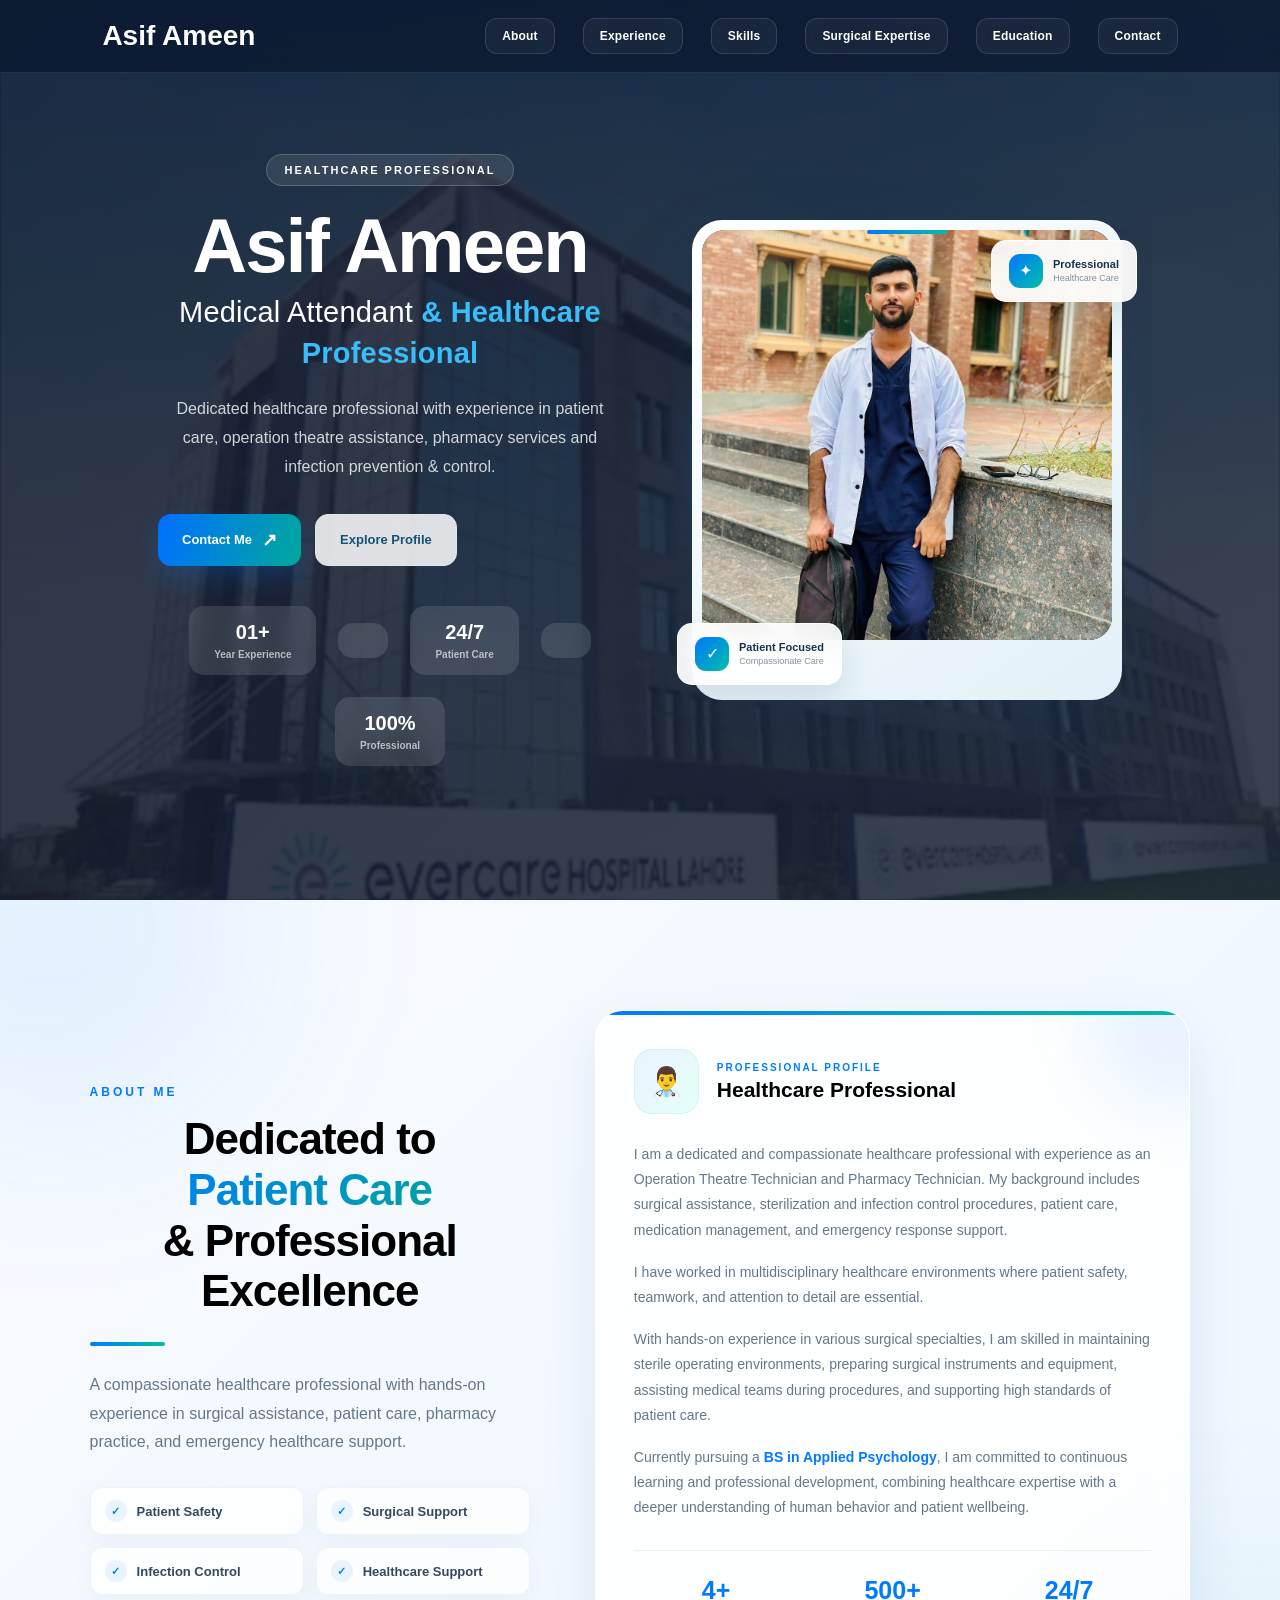
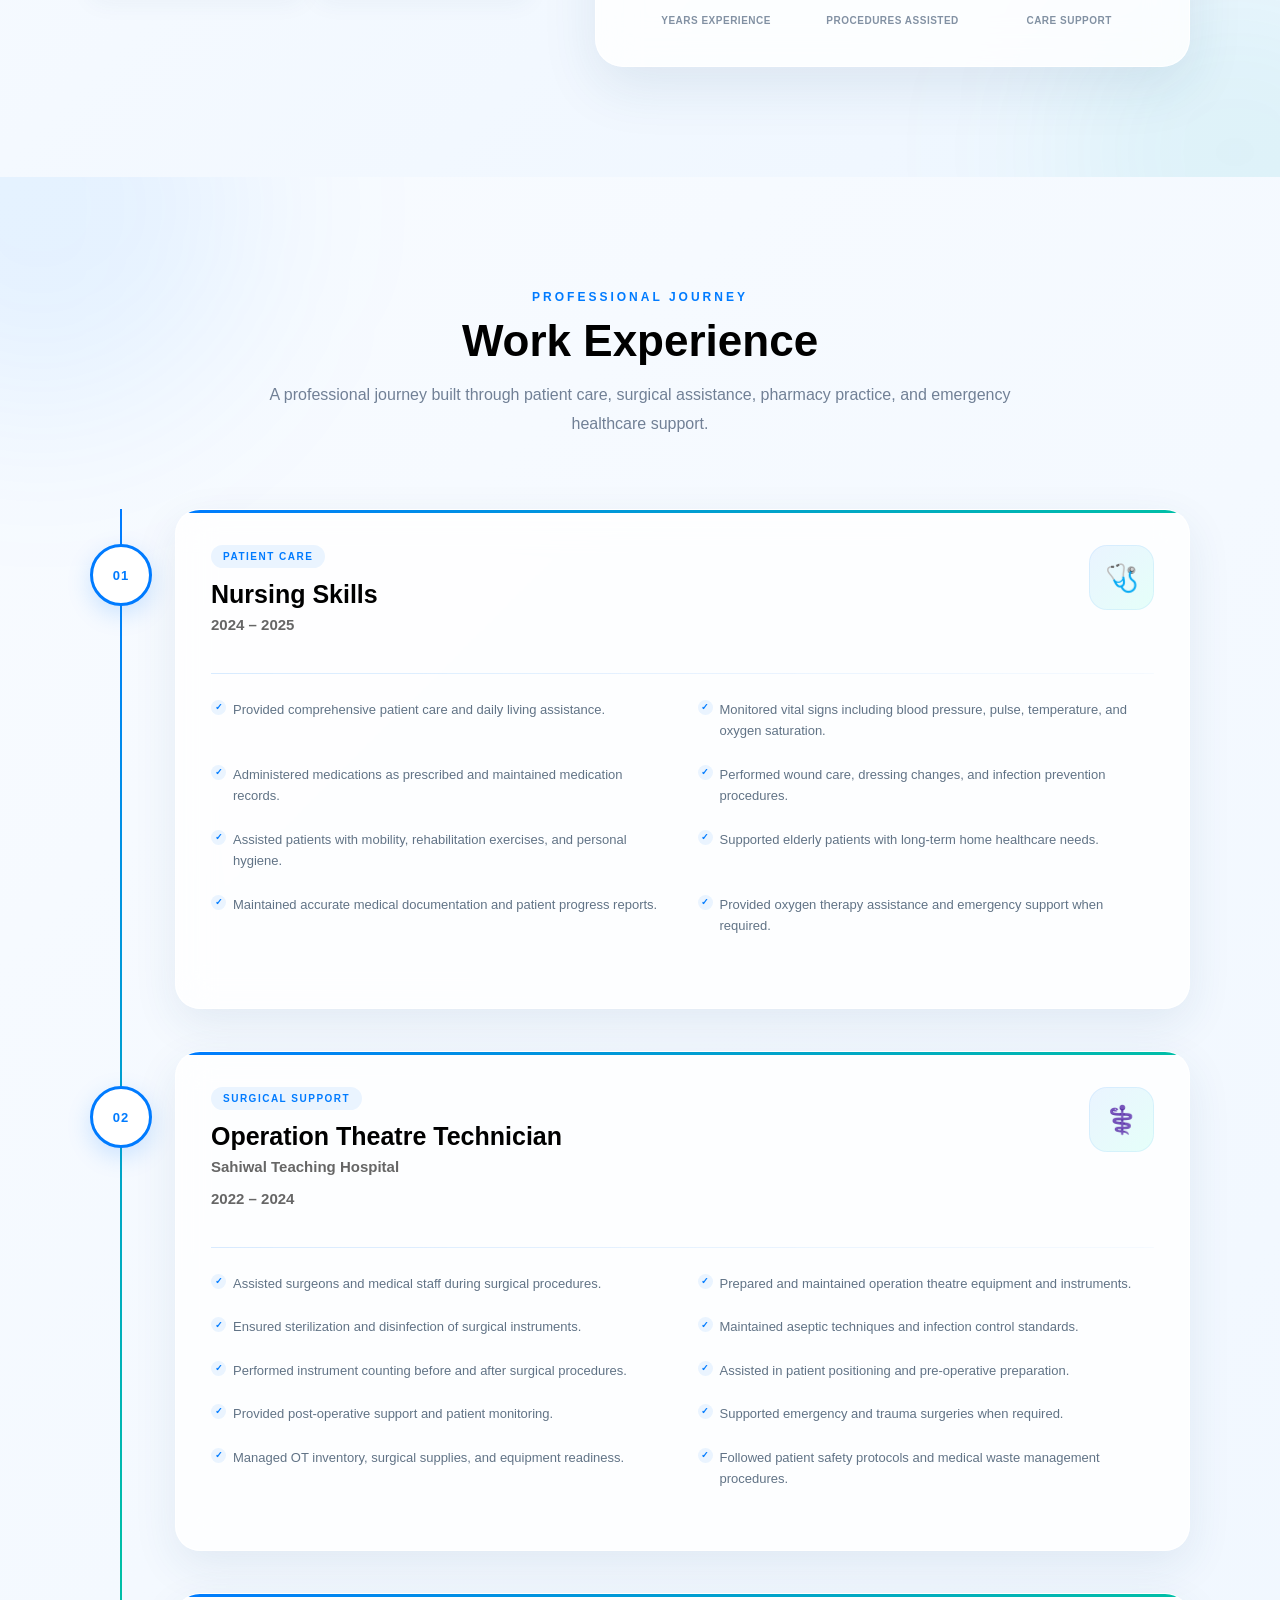
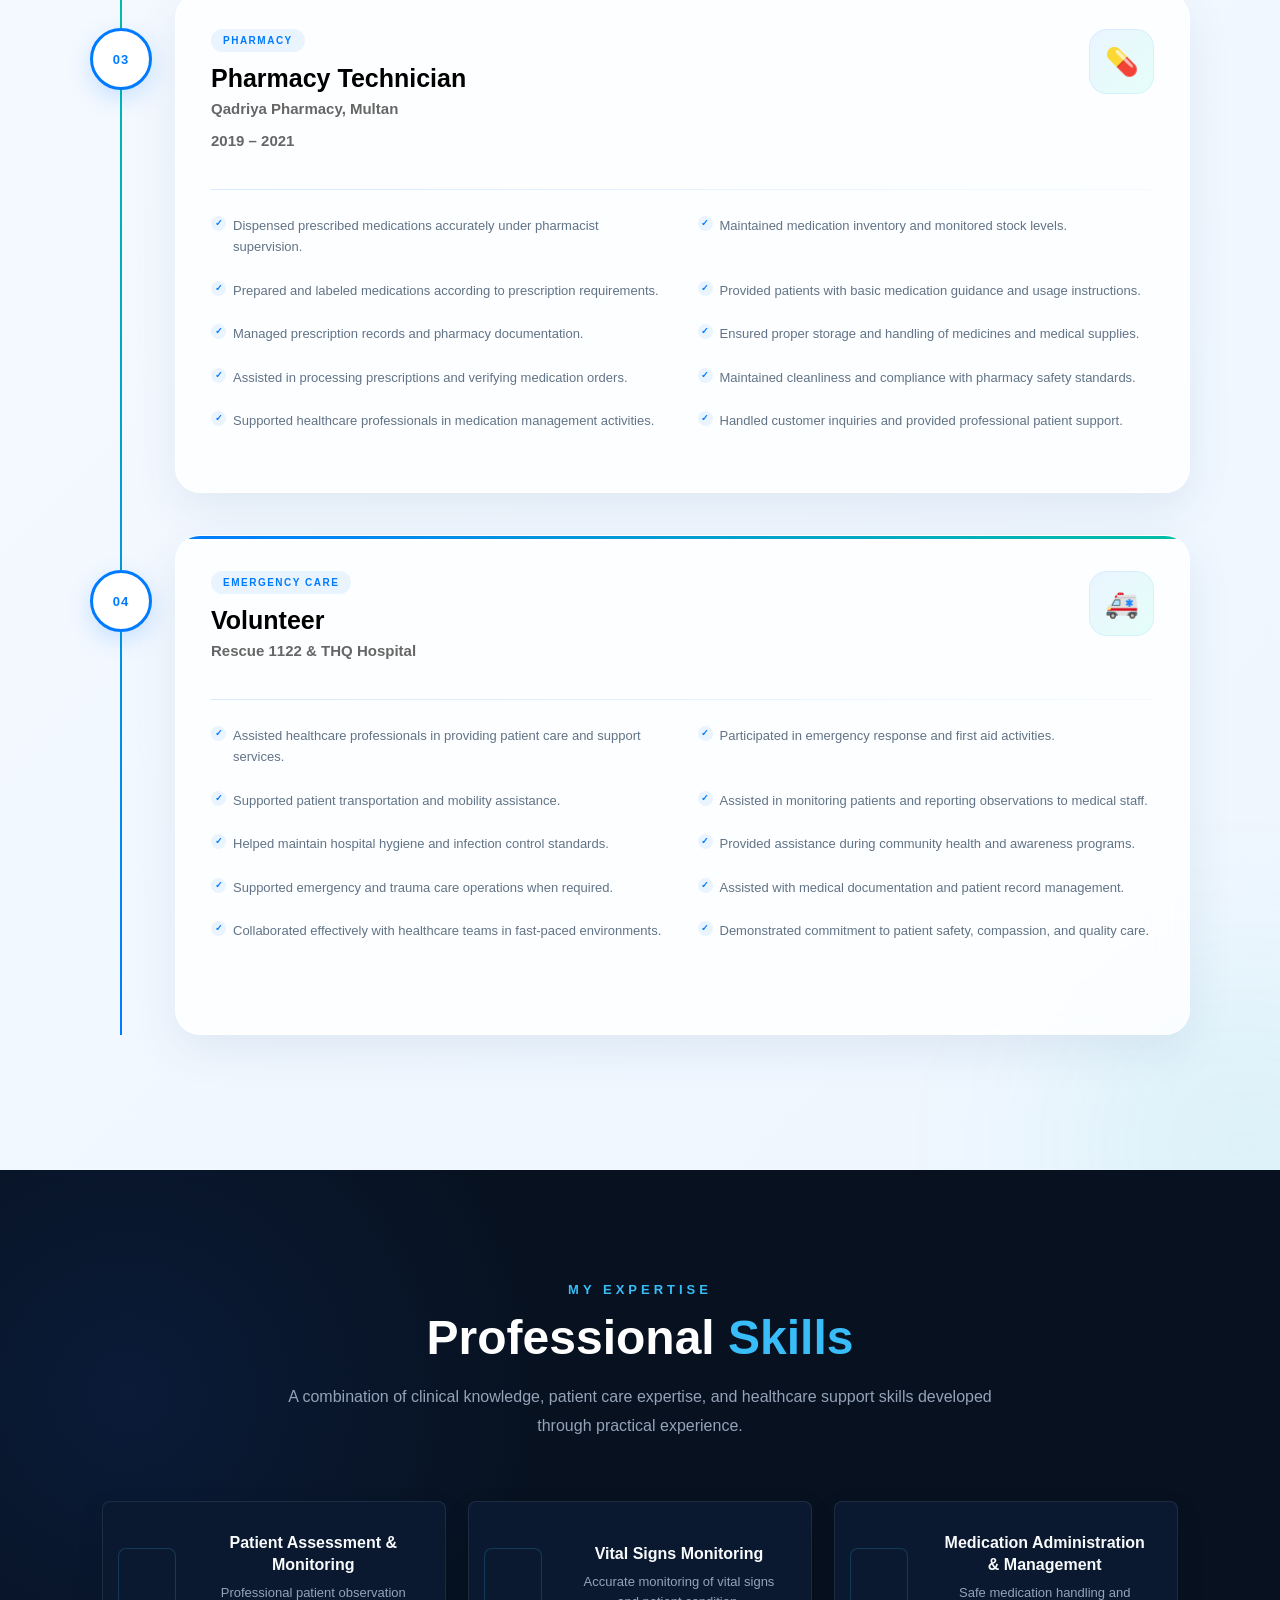
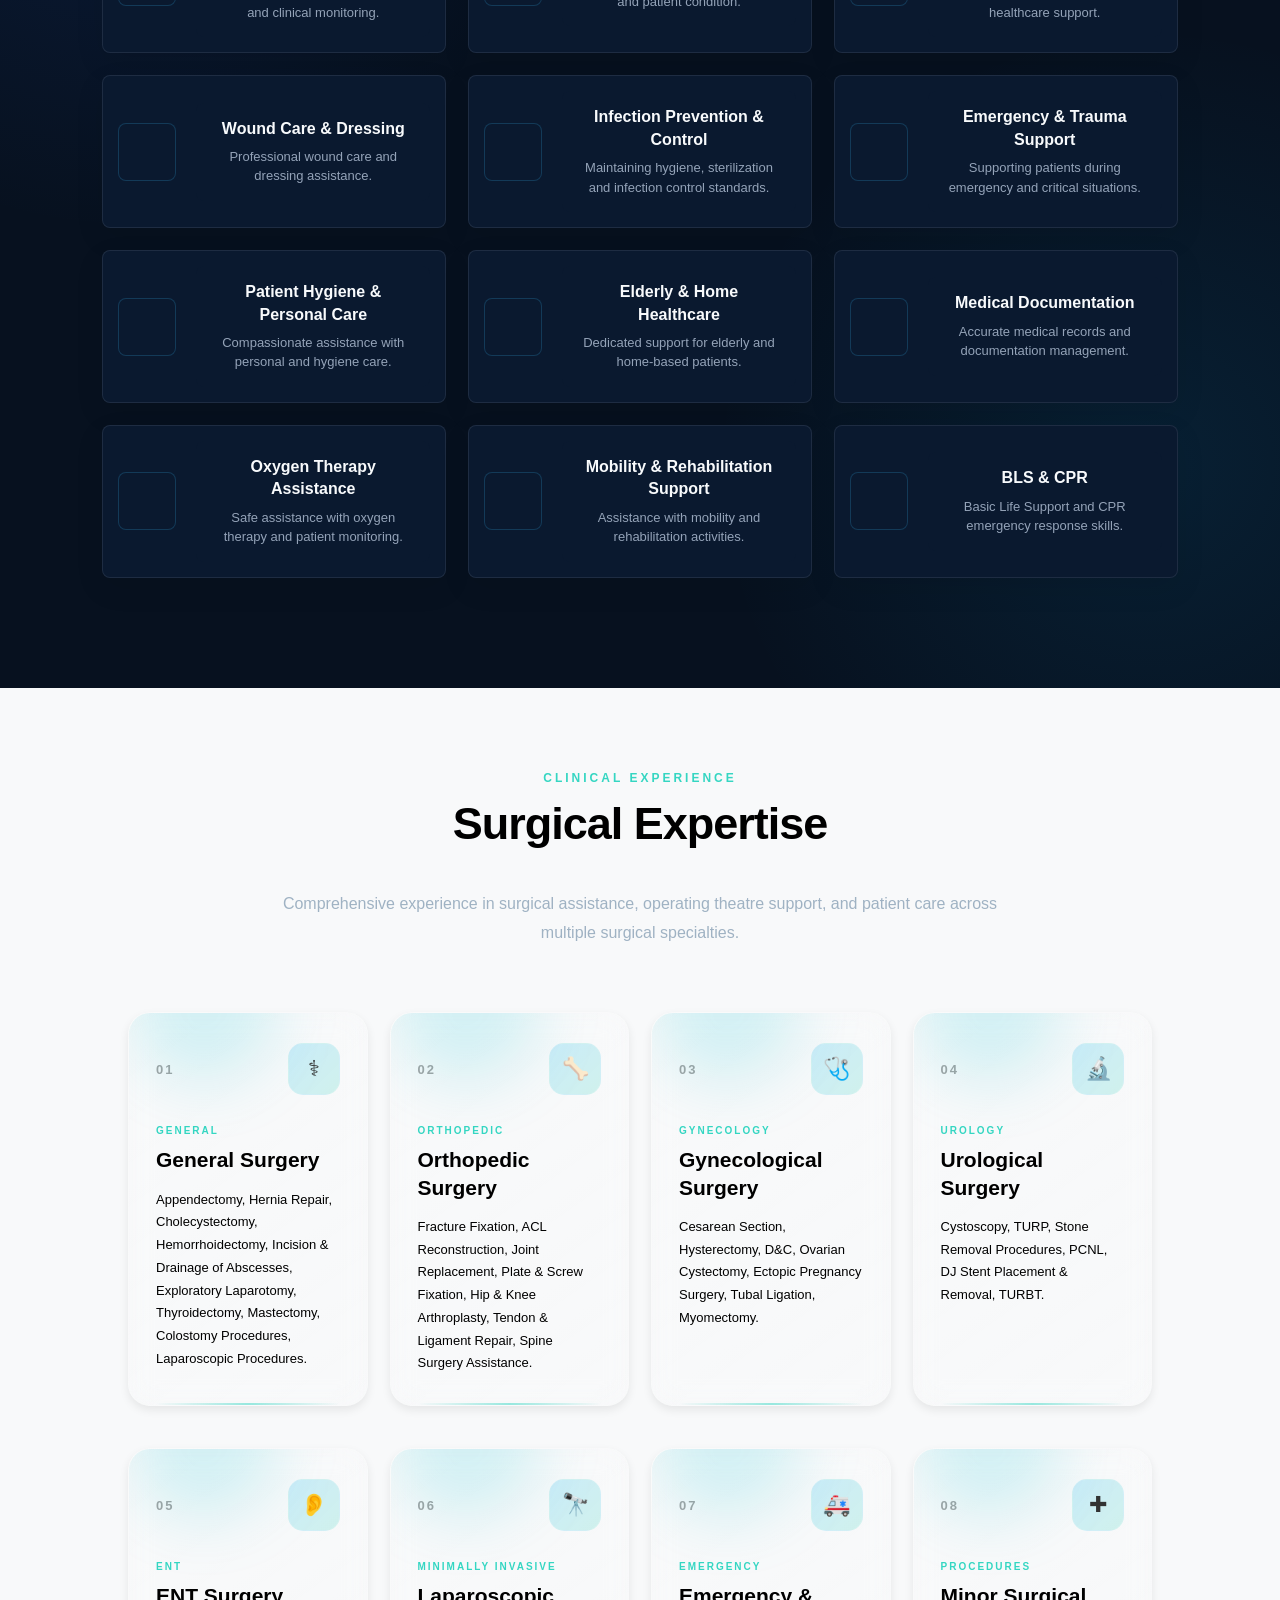
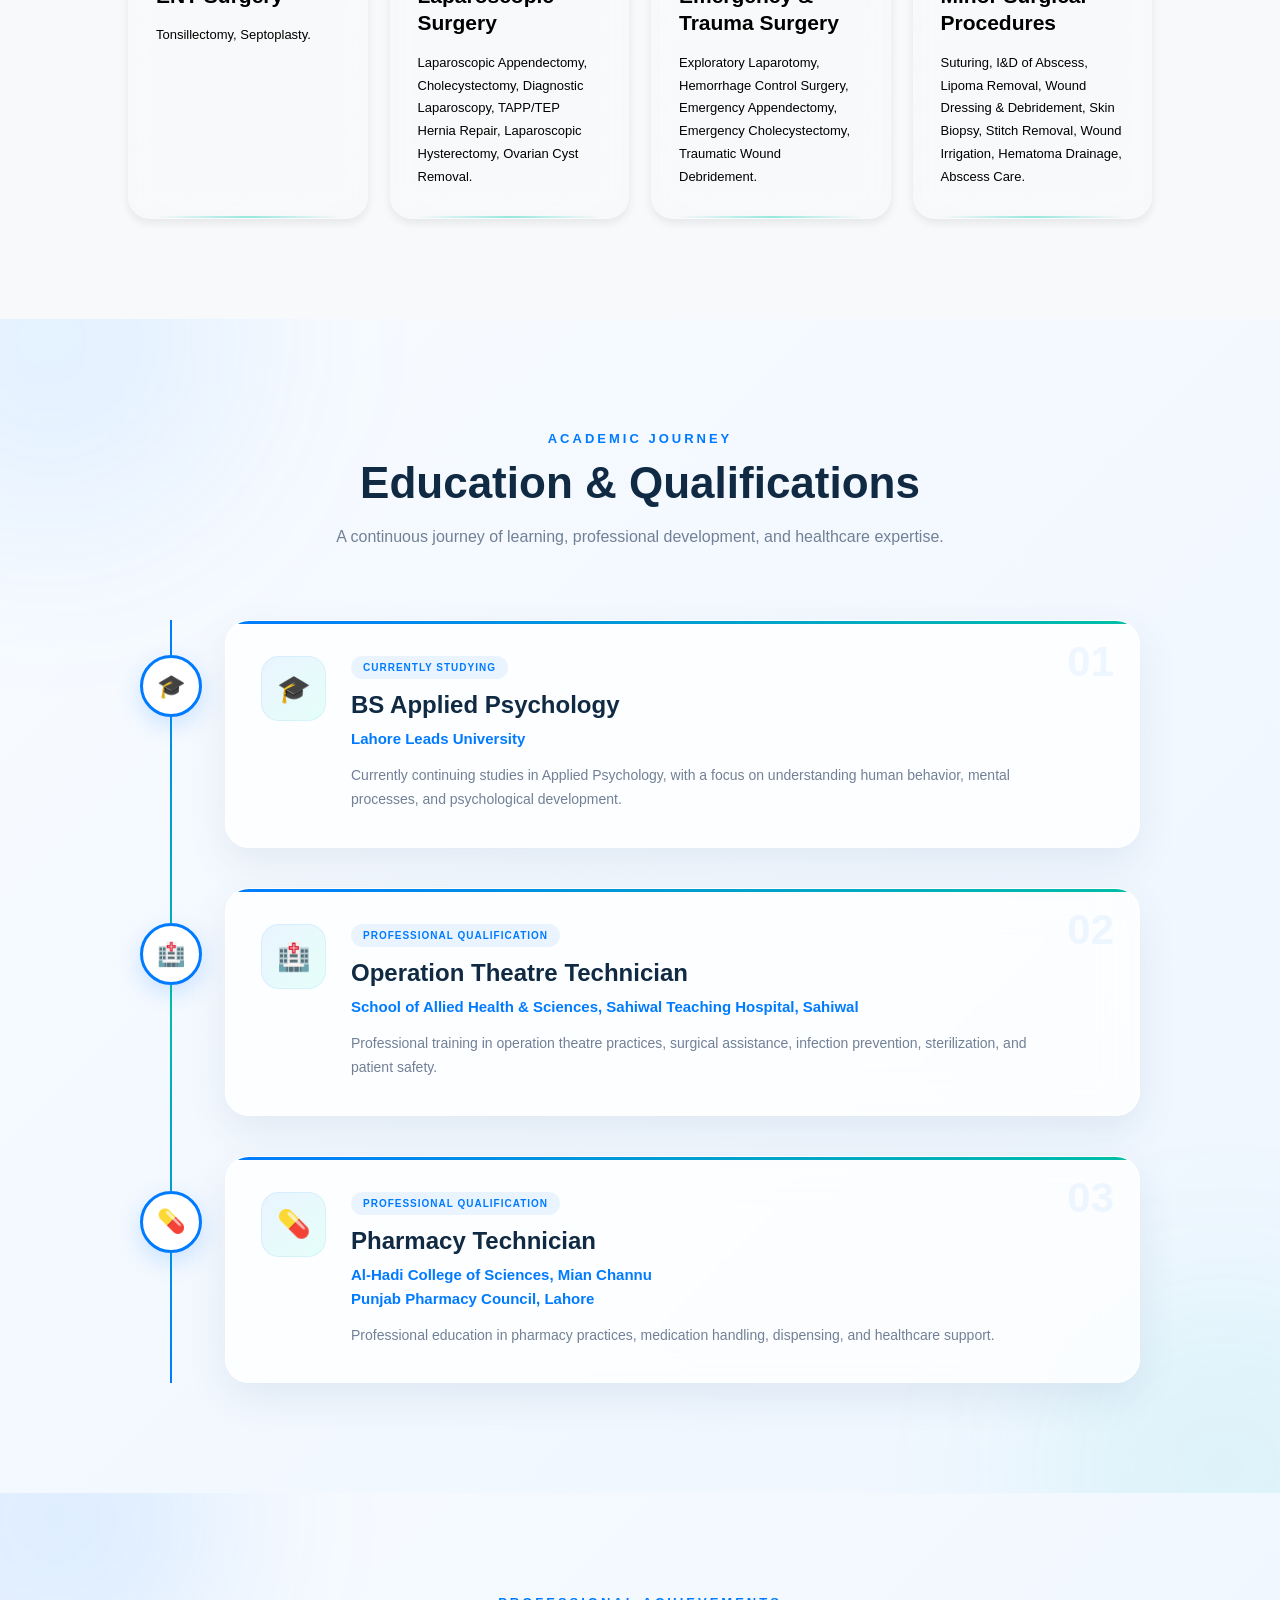
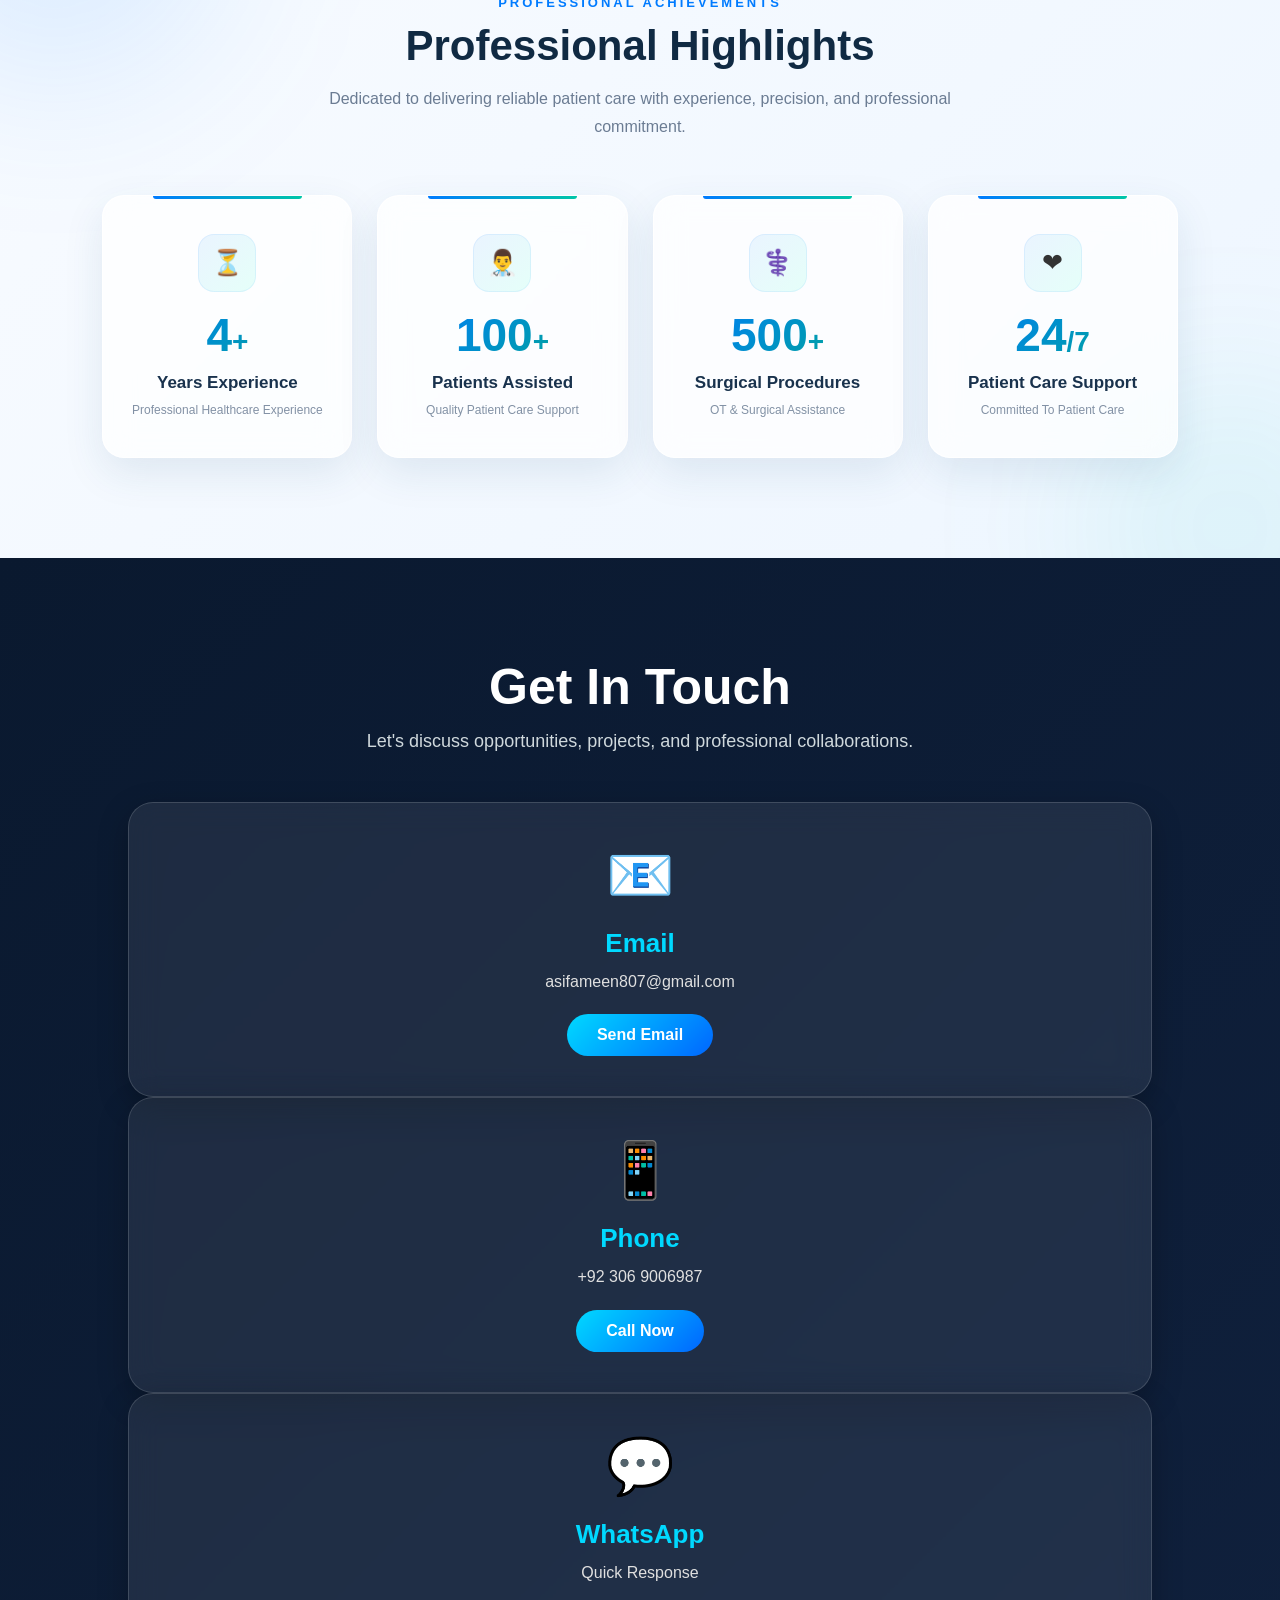
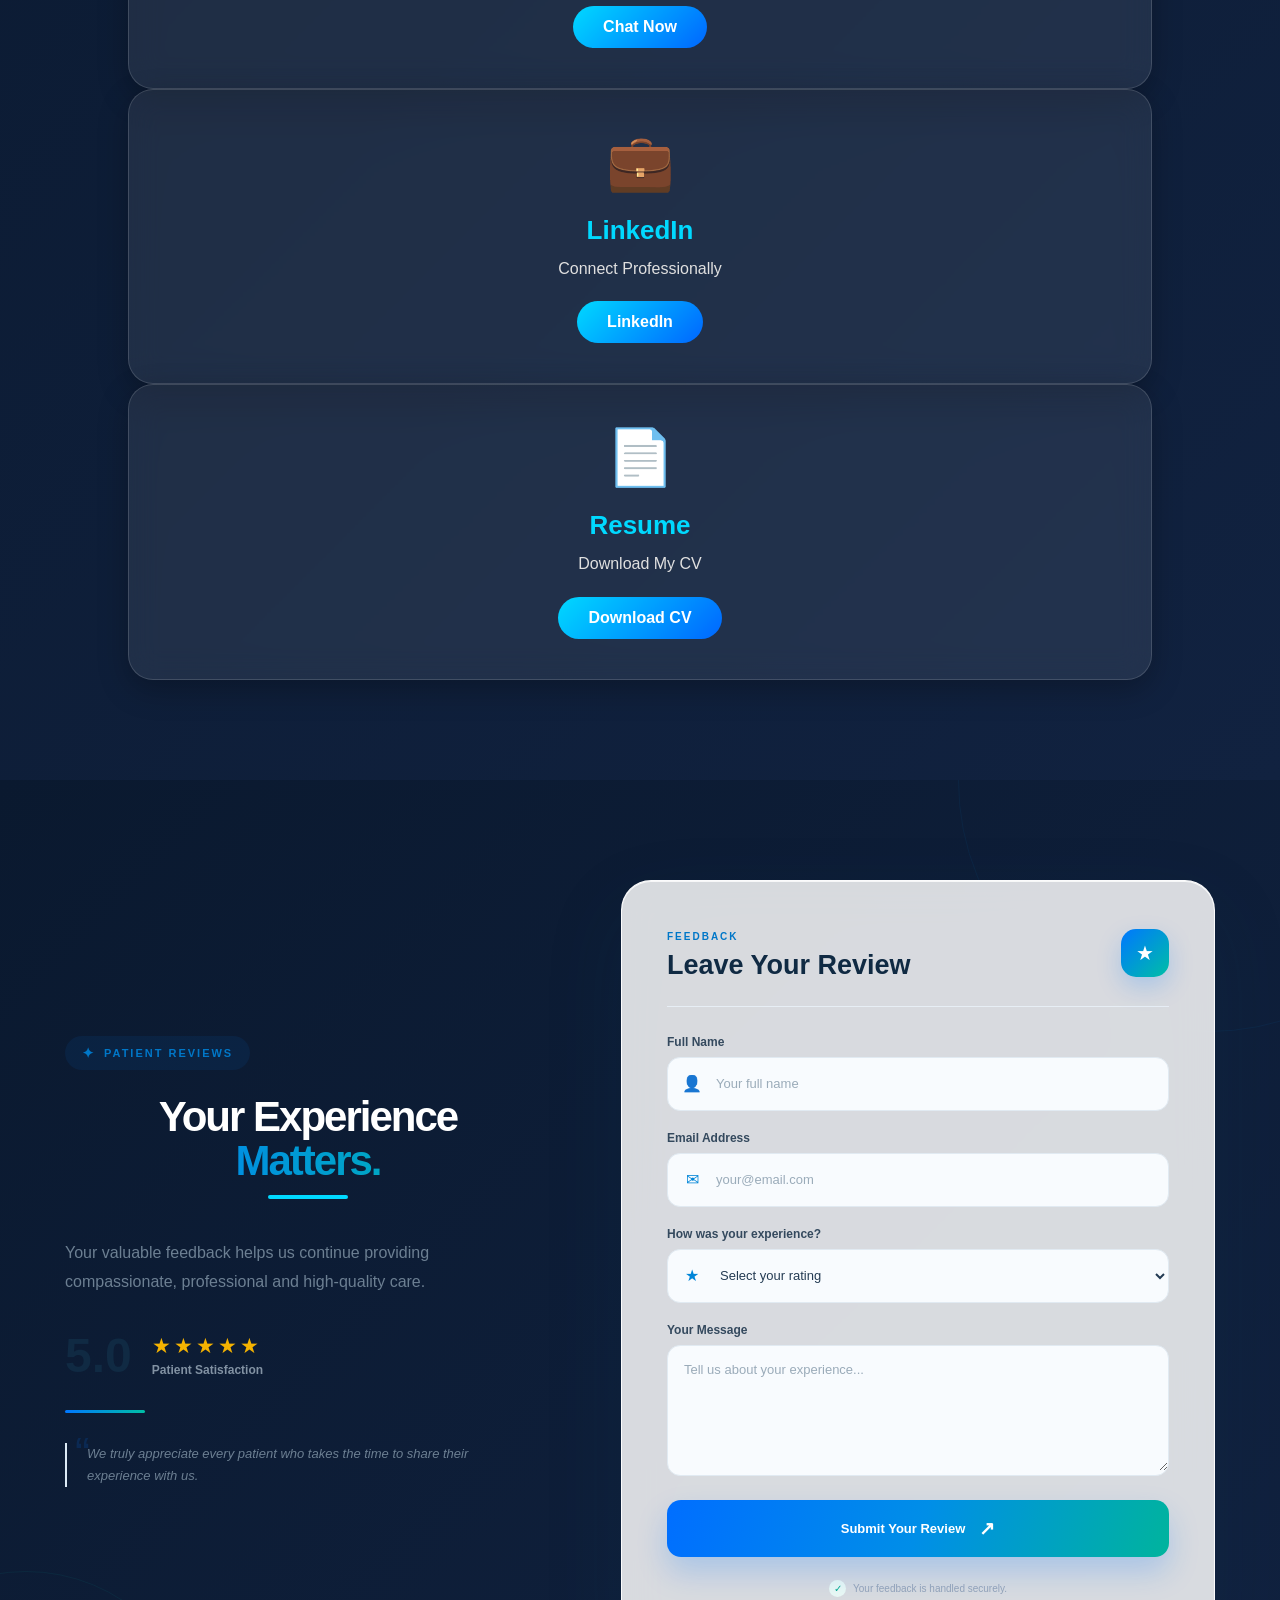
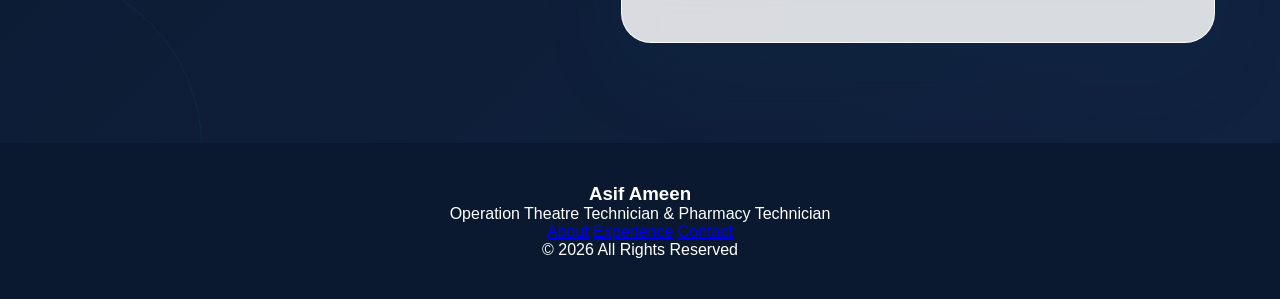
==== commit 398d712d: "Add files via upload" ====
--- a/index.html
+++ b/index.html
@@ -25,35 +25,109 @@
 </nav>
 
 <header class="hero">
-   <section class="hero">
+  <section class="premium-hero">
+
     <div class="hero-container">
 
-        <!-- Image Side -->
-        <div class="hero-image">
+        <!-- LEFT: CONTENT -->
+        <div class="hero-content">
+
+            <span class="hero-label">
+                HEALTHCARE PROFESSIONAL
+            </span>
+
+            <h1>Asif Ameen</h1>
+
+            <h2>
+                Medical Attendant
+                <span>& Healthcare Professional</span>
+            </h2>
+
+            <p>
+                Dedicated healthcare professional with experience in
+                patient care, operation theatre assistance, pharmacy
+                services and infection prevention & control.
+            </p>
+
+            <div class="hero-buttons">
+
+                <a href="#contact" class="hero-btn primary-btn">
+                    Contact Me <span>↗</span>
+                </a>
+
+                <a href="#about" class="hero-btn secondary-btn">
+                    Explore Profile
+                </a>
+
+            </div>
+
+            <div class="hero-stats">
+
+                <div class="hero-stat">
+                    <strong>01+</strong>
+                    <span>Year Experience</span>
+                </div>
+
+                <div class="stat-line"></div>
+
+                <div class="hero-stat">
+                    <strong>24/7</strong>
+                    <span>Patient Care</span>
+                </div>
+
+                <div class="stat-line"></div>
+
+                <div class="hero-stat">
+                    <strong>100%</strong>
+                    <span>Professional</span>
+                </div>
+
+            </div>
+
+        </div>
+
+
+        <!-- RIGHT: IMAGE -->
+        <div class="hero-visual">
+
+            <div class="image-glow"></div>
+
             <div class="image-frame">
-                <img src="aaa.jpg" alt="Asif Ameen">
-            </div>
-        </div>
-
-        <!-- Content Side -->
-        <div class="hero-content">
-            <span class="small-title">HELLO, I'M</span>
-            <h1>Asif Ameen</h1>
-
-            <h2>Operation Theatre Technician & Pharmacy Technician</h2>
-
-            <p>
-                Dedicated healthcare professional with experience in surgical
-                assistance, infection control, patient care, medication management,
-                and operation theatre procedures.
-            </p>
-
-            <div class="hero-buttons">
-                <a href="#contact" class="btn">Contact Me</a>
-            </div>
-        </div>
-
-    </div>
+
+                <div class="frame-top"></div>
+
+                <img
+                    src="aaa.jpg"
+                    alt="Asif Ameen"
+                >
+
+                <div class="image-overlay"></div>
+
+            </div>
+
+            <div class="hero-badge badge-top">
+                <div class="badge-icon">✦</div>
+
+                <div>
+                    <strong>Professional</strong>
+                    <span>Healthcare Care</span>
+                </div>
+            </div>
+
+            <div class="hero-badge badge-bottom">
+                <div class="check-icon">✓</div>
+
+                <div>
+                    <strong>Patient Focused</strong>
+                    <span>Compassionate Care</span>
+                </div>
+            </div>
+
+        </div>
+
+    </div>
+
+</section>
 </section>
 </header>
 
@@ -900,29 +974,200 @@
 </section>
 </section>
 
-<section id="reviews">
-    <h2>Leave a Review</h2>
-
-    <form class="review-form" action="https://formspree.io/f/mvkprpqw" method="POST">
-
-        <input type="text" name="name" placeholder="Your Name" required>
-
-        <input type="email" name="email" placeholder="Your Email" required>
-
-        <select name="rating" required>
-            <option value="">Select Rating</option>
-            <option>⭐⭐⭐⭐⭐ Excellent</option>
-            <option>⭐⭐⭐⭐ Very Good</option>
-            <option>⭐⭐⭐ Good</option>
-            <option>⭐⭐ Fair</option>
-            <option>⭐ Poor</option>
-        </select>
-
-        <textarea name="review" placeholder="Write your review here..." required></textarea>
-
-        <button type="submit">Submit Review</button>
-
-    </form>
+<section id="reviews" class="luxury-reviews">
+
+    <div class="review-container">
+
+        <div class="review-intro">
+
+            <div class="review-tag">
+                <span>✦</span> PATIENT REVIEWS
+            </div>
+
+            <h2>
+                Your Experience
+                <span>Matters.</span>
+            </h2>
+
+            <p>
+                Your valuable feedback helps us continue providing
+                compassionate, professional and high-quality care.
+            </p>
+
+            <div class="rating-display">
+                <div class="rating-number">5.0</div>
+
+                <div class="rating-info">
+                    <div class="stars">★★★★★</div>
+                    <span>Patient Satisfaction</span>
+                </div>
+            </div>
+
+            <div class="review-line"></div>
+
+            <div class="review-quote">
+                <span class="quote-mark">“</span>
+                <p>
+                    We truly appreciate every patient who takes
+                    the time to share their experience with us.
+                </p>
+            </div>
+
+        </div>
+
+
+        <div class="review-form-wrapper">
+
+            <div class="form-top">
+                <div>
+                    <span class="small-title">FEEDBACK</span>
+                    <h3>Leave Your Review</h3>
+                </div>
+
+                <div class="form-star">★</div>
+            </div>
+
+
+            <form
+                class="luxury-review-form"
+                action="https://formspree.io/f/mvkprpqw"
+                method="POST"
+            >
+
+                <div class="field">
+
+                    <label for="review-name">
+                        Full Name
+                    </label>
+
+                    <div class="field-input">
+
+                        <span class="field-icon">👤</span>
+
+                        <input
+                            type="text"
+                            id="review-name"
+                            name="name"
+                            placeholder="Your full name"
+                            required
+                        >
+
+                    </div>
+
+                </div>
+
+
+                <div class="field">
+
+                    <label for="review-email">
+                        Email Address
+                    </label>
+
+                    <div class="field-input">
+
+                        <span class="field-icon">✉</span>
+
+                        <input
+                            type="email"
+                            id="review-email"
+                            name="email"
+                            placeholder="your@email.com"
+                            required
+                        >
+
+                    </div>
+
+                </div>
+
+
+                <div class="field">
+
+                    <label for="review-rating">
+                        How was your experience?
+                    </label>
+
+                    <div class="field-input">
+
+                        <span class="field-icon">★</span>
+
+                        <select
+                            id="review-rating"
+                            name="rating"
+                            required
+                        >
+
+                            <option value="">
+                                Select your rating
+                            </option>
+
+                            <option value="5 - Excellent">
+                                ★★★★★ Excellent
+                            </option>
+
+                            <option value="4 - Very Good">
+                                ★★★★☆ Very Good
+                            </option>
+
+                            <option value="3 - Good">
+                                ★★★☆☆ Good
+                            </option>
+
+                            <option value="2 - Fair">
+                                ★★☆☆☆ Fair
+                            </option>
+
+                            <option value="1 - Poor">
+                                ★☆☆☆☆ Poor
+                            </option>
+
+                        </select>
+
+                    </div>
+
+                </div>
+
+
+                <div class="field">
+
+                    <label for="review-message">
+                        Your Message
+                    </label>
+
+                    <div class="message-field">
+
+                        <textarea
+                            id="review-message"
+                            name="review"
+                            placeholder="Tell us about your experience..."
+                            required
+                        ></textarea>
+
+                    </div>
+
+                </div>
+
+
+                <button
+                    type="submit"
+                    class="premium-review-btn"
+                >
+                    <span>Submit Your Review</span>
+                    <span class="btn-arrow">↗</span>
+                </button>
+
+
+                <div class="secure-note">
+                    <span>✓</span>
+                    Your feedback is handled securely.
+                </div>
+
+            </form>
+
+        </div>
+
+    </div>
+
+</section>
 
 <footer>
   <footer>
--- a/style.css
+++ b/style.css
@@ -2966,4 +2966,1882 @@
 .hero-container {
     position: relative;
     z-index: 2;
+}
+/* =========================
+   HERO IMAGE - RESPONSIVE
+========================= */
+
+.hero-image {
+    flex: 0 0 420px;
+    display: flex;
+    justify-content: center;
+    align-items: center;
+}
+
+.image-frame {
+    width: 380px;
+    height: 480px;
+    padding: 10px;
+
+    border-radius: 28px;
+
+    background: linear-gradient(
+        135deg,
+        #38bdf8,
+        #2563eb,
+        #0f172a
+    );
+
+    box-shadow:
+        0 25px 60px rgba(0, 0, 0, 0.40),
+        0 0 35px rgba(56, 189, 248, 0.15);
+
+    overflow: hidden;
+}
+
+.image-frame img {
+    width: 100%;
+    height: 100%;
+
+    display: block;
+
+    object-fit: contain;       /* IMPORTANT */
+    object-position: center;
+
+    border-radius: 20px;
+
+    background: #0f172a;
+}
+
+
+/* =========================
+   TABLET
+========================= */
+
+@media (max-width: 900px) {
+
+    .hero {
+        padding: 80px 6%;
+    }
+
+    .hero-container {
+        gap: 45px;
+    }
+
+    .hero-image {
+        flex: 0 0 340px;
+    }
+
+    .image-frame {
+        width: 320px;
+        height: 420px;
+    }
+}
+
+
+/* =========================
+   MOBILE
+========================= */
+
+@media (max-width: 650px) {
+
+    .hero {
+        min-height: auto;
+        padding: 70px 20px 60px;
+    }
+
+    .hero-container {
+        width: 100%;
+        flex-direction: column;
+        gap: 35px;
+    }
+
+    .hero-image {
+        width: 100%;
+        flex: none;
+
+        display: flex;
+        justify-content: center;
+    }
+
+    .image-frame {
+        width: min(88vw, 330px);
+        height: auto;
+
+        aspect-ratio: 3 / 4;
+
+        padding: 8px;
+
+        border-radius: 24px;
+    }
+
+    .image-frame img {
+        width: 100%;
+        height: 100%;
+
+        object-fit: contain;
+        border-radius: 17px;
+    }
+
+    .hero-content {
+        width: 100%;
+        text-align: center;
+    }
+
+    .hero-content h1 {
+        font-size: 38px;
+        line-height: 1.15;
+    }
+
+    .hero-content h2 {
+        font-size: 18px;
+        line-height: 1.5;
+    }
+
+    .hero-content p {
+        font-size: 14px;
+        line-height: 1.7;
+    }
+
+    .hero-buttons {
+        justify-content: center;
+        flex-wrap: wrap;
+    }
+}
+/* =========================================
+   LUXURY REVIEW SECTION
+========================================= */
+
+.luxury-reviews {
+    position: relative;
+    padding: 120px 25px;
+    overflow: hidden;
+
+    background:
+        radial-gradient(
+            circle at 10% 20%,
+            rgba(0, 174, 239, 0.12),
+            transparent 35%
+        ),
+        radial-gradient(
+            circle at 90% 80%,
+            rgba(0, 200, 180, 0.10),
+            transparent 35%
+        ),
+        #f7fbff;
+}
+
+
+/* Background circles */
+
+.luxury-reviews::before {
+    content: "";
+    position: absolute;
+
+    width: 500px;
+    height: 500px;
+
+    top: -250px;
+    right: -180px;
+
+    border-radius: 50%;
+
+    border: 1px solid rgba(0, 130, 200, 0.08);
+}
+
+.luxury-reviews::after {
+    content: "";
+    position: absolute;
+
+    width: 350px;
+    height: 350px;
+
+    bottom: -180px;
+    left: -150px;
+
+    border-radius: 50%;
+
+    border: 1px solid rgba(0, 180, 170, 0.08);
+}
+
+
+/* =========================================
+   CONTAINER
+========================================= */
+
+.review-container {
+    position: relative;
+    z-index: 2;
+
+    max-width: 1150px;
+    margin: auto;
+
+    display: grid;
+    grid-template-columns: 0.9fr 1.1fr;
+
+    gap: 70px;
+
+    align-items: center;
+}
+
+
+/* =========================================
+   LEFT SIDE
+========================================= */
+
+.review-intro {
+    padding: 20px 0;
+}
+
+.review-tag {
+    display: inline-flex;
+    align-items: center;
+    gap: 8px;
+
+    padding: 9px 17px;
+
+    border-radius: 50px;
+
+    background: rgba(0, 123, 255, 0.08);
+
+    color: #0077c8;
+
+    font-size: 11px;
+    font-weight: 800;
+
+    letter-spacing: 2px;
+}
+
+.review-tag span {
+    font-size: 14px;
+}
+
+.review-intro h2 {
+    margin: 25px 0 18px;
+
+    color: #102a43;
+
+    font-size: clamp(40px, 5vw, 62px);
+
+    line-height: 1.05;
+
+    letter-spacing: -2px;
+
+    font-weight: 800;
+}
+
+.review-intro h2 span {
+    display: block;
+
+    background:
+        linear-gradient(
+            90deg,
+            #0077ff,
+            #00bfa6
+        );
+
+    -webkit-background-clip: text;
+    -webkit-text-fill-color: transparent;
+}
+
+.review-intro > p {
+    max-width: 480px;
+
+    margin: 0;
+
+    color: #6c7f92;
+
+    font-size: 16px;
+
+    line-height: 1.8;
+}
+
+
+/* =========================================
+   RATING
+========================================= */
+
+.rating-display {
+    display: flex;
+    align-items: center;
+    gap: 20px;
+
+    margin-top: 35px;
+}
+
+.rating-number {
+    font-size: 48px;
+
+    line-height: 1;
+
+    font-weight: 800;
+
+    color: #102a43;
+}
+
+.rating-info {
+    display: flex;
+    flex-direction: column;
+    gap: 5px;
+}
+
+.stars {
+    color: #f5b301;
+
+    font-size: 21px;
+
+    letter-spacing: 3px;
+}
+
+.rating-info span {
+    color: #8292a3;
+
+    font-size: 12px;
+
+    font-weight: 600;
+}
+
+
+/* =========================================
+   LINE
+========================================= */
+
+.review-line {
+    width: 80px;
+    height: 3px;
+
+    margin: 30px 0;
+
+    border-radius: 10px;
+
+    background:
+        linear-gradient(
+            90deg,
+            #0077ff,
+            #00bfa6
+        );
+}
+
+
+/* =========================================
+   QUOTE
+========================================= */
+
+.review-quote {
+    position: relative;
+
+    padding-left: 20px;
+
+    border-left: 2px solid #dceaf5;
+}
+
+.quote-mark {
+    position: absolute;
+
+    top: -15px;
+    left: 8px;
+
+    font-size: 45px;
+
+    color: #0077ff;
+
+    opacity: 0.15;
+}
+
+.review-quote p {
+    max-width: 400px;
+
+    margin: 0;
+
+    color: #6c7f92;
+
+    font-size: 13px;
+
+    line-height: 1.7;
+
+    font-style: italic;
+}
+
+
+/* =========================================
+   FORM CARD
+========================================= */
+
+.review-form-wrapper {
+    position: relative;
+
+    padding: 45px;
+
+    border-radius: 30px;
+
+    background: rgba(255, 255, 255, 0.84);
+
+    border: 1px solid rgba(255, 255, 255, 0.9);
+
+    box-shadow:
+        0 30px 80px rgba(18, 62, 92, 0.13),
+        inset 0 1px 0 rgba(255, 255, 255, 0.8);
+
+    backdrop-filter: blur(20px);
+}
+
+
+/* =========================================
+   FORM HEADER
+========================================= */
+
+.form-top {
+    display: flex;
+    align-items: center;
+    justify-content: space-between;
+
+    padding-bottom: 25px;
+    margin-bottom: 28px;
+
+    border-bottom: 1px solid #e7eef5;
+}
+
+.small-title {
+    color: #0077c8;
+
+    font-size: 10px;
+
+    font-weight: 800;
+
+    letter-spacing: 2px;
+}
+
+.form-top h3 {
+    margin: 6px 0 0;
+
+    color: #102a43;
+
+    font-size: 27px;
+
+    font-weight: 800;
+}
+
+.form-star {
+    width: 48px;
+    height: 48px;
+
+    display: flex;
+    align-items: center;
+    justify-content: center;
+
+    border-radius: 15px;
+
+    color: white;
+
+    font-size: 20px;
+
+    background:
+        linear-gradient(
+            135deg,
+            #0077ff,
+            #00bfa6
+        );
+
+    box-shadow:
+        0 10px 25px rgba(0, 119, 255, 0.22);
+}
+
+
+/* =========================================
+   FORM
+========================================= */
+
+.luxury-review-form {
+    display: flex;
+    flex-direction: column;
+    gap: 20px;
+}
+
+.field {
+    display: flex;
+    flex-direction: column;
+    gap: 8px;
+}
+
+.field label {
+    color: #34495e;
+
+    font-size: 12px;
+
+    font-weight: 700;
+}
+
+
+/* =========================================
+   INPUTS
+========================================= */
+
+.field-input {
+    display: flex;
+    align-items: center;
+
+    height: 54px;
+
+    border-radius: 13px;
+
+    background: #f8fbfe;
+
+    border: 1px solid #e1eaf2;
+
+    transition: 0.3s ease;
+}
+
+.field-input:focus-within {
+    background: white;
+
+    border-color: #008cff;
+
+    box-shadow:
+        0 0 0 4px rgba(0, 140, 255, 0.07);
+}
+
+.field-icon {
+    width: 48px;
+
+    display: flex;
+    justify-content: center;
+
+    color: #0085d8;
+
+    font-size: 16px;
+}
+
+.field-input input,
+.field-input select {
+    flex: 1;
+
+    width: 100%;
+    height: 100%;
+
+    padding: 0 15px 0 0;
+
+    border: none;
+    outline: none;
+
+    background: transparent;
+
+    color: #243b53;
+
+    font-family: inherit;
+
+    font-size: 13px;
+}
+
+.field-input input::placeholder {
+    color: #9aabb9;
+}
+
+.field-input select {
+    cursor: pointer;
+}
+
+
+/* =========================================
+   TEXTAREA
+========================================= */
+
+.message-field {
+    border-radius: 13px;
+
+    background: #f8fbfe;
+
+    border: 1px solid #e1eaf2;
+
+    transition: 0.3s ease;
+}
+
+.message-field:focus-within {
+    background: white;
+
+    border-color: #008cff;
+
+    box-shadow:
+        0 0 0 4px rgba(0, 140, 255, 0.07);
+}
+
+.message-field textarea {
+    width: 100%;
+
+    min-height: 125px;
+
+    padding: 16px;
+
+    resize: vertical;
+
+    border: none;
+    outline: none;
+
+    background: transparent;
+
+    color: #243b53;
+
+    font-family: inherit;
+
+    font-size: 13px;
+}
+
+.message-field textarea::placeholder {
+    color: #9aabb9;
+}
+
+
+/* =========================================
+   PREMIUM BUTTON
+========================================= */
+
+.premium-review-btn {
+    position: relative;
+
+    width: 100%;
+    height: 57px;
+
+    margin-top: 4px;
+
+    display: flex;
+    align-items: center;
+    justify-content: center;
+
+    gap: 14px;
+
+    border: none;
+
+    border-radius: 14px;
+
+    color: white;
+
+    background:
+        linear-gradient(
+            110deg,
+            #006eff,
+            #008ee8,
+            #00b49d
+        );
+
+    font-family: inherit;
+
+    font-size: 13px;
+
+    font-weight: 800;
+
+    cursor: pointer;
+
+    overflow: hidden;
+
+    box-shadow:
+        0 15px 30px rgba(0, 119, 255, 0.22);
+
+    transition: 0.35s ease;
+}
+
+.premium-review-btn::before {
+    content: "";
+
+    position: absolute;
+
+    top: 0;
+    left: -100%;
+
+    width: 60%;
+    height: 100%;
+
+    background:
+        linear-gradient(
+            90deg,
+            transparent,
+            rgba(255, 255, 255, 0.25),
+            transparent
+        );
+
+    transform: skewX(-20deg);
+
+    transition: 0.6s;
+}
+
+.premium-review-btn:hover::before {
+    left: 140%;
+}
+
+.premium-review-btn:hover {
+    transform: translateY(-3px);
+
+    box-shadow:
+        0 20px 40px rgba(0, 119, 255, 0.28);
+}
+
+.btn-arrow {
+    font-size: 19px;
+
+    transition: 0.3s;
+}
+
+.premium-review-btn:hover .btn-arrow {
+    transform: translate(4px, -3px);
+}
+
+
+/* =========================================
+   SECURE TEXT
+========================================= */
+
+.secure-note {
+    display: flex;
+
+    align-items: center;
+    justify-content: center;
+
+    gap: 7px;
+
+    margin-top: 3px;
+
+    color: #94a3b8;
+
+    font-size: 10px;
+}
+
+.secure-note span {
+    width: 17px;
+    height: 17px;
+
+    display: flex;
+    align-items: center;
+    justify-content: center;
+
+    border-radius: 50%;
+
+    background: #e9f8f4;
+
+    color: #00a88f;
+
+    font-size: 10px;
+}
+
+
+/* =========================================
+   TABLET
+========================================= */
+
+@media (max-width: 900px) {
+
+    .review-container {
+        grid-template-columns: 1fr;
+
+        gap: 45px;
+
+        max-width: 700px;
+    }
+
+    .review-intro {
+        text-align: center;
+    }
+
+    .review-intro > p {
+        margin: auto;
+    }
+
+    .rating-display {
+        justify-content: center;
+    }
+
+    .review-line {
+        margin: 25px auto;
+    }
+
+    .review-quote {
+        max-width: 450px;
+
+        margin: auto;
+
+        text-align: left;
+    }
+}
+
+
+/* =========================================
+   MOBILE
+========================================= */
+
+@media (max-width: 600px) {
+
+    .luxury-reviews {
+        padding: 75px 15px;
+    }
+
+    .review-intro h2 {
+        font-size: 42px;
+
+        letter-spacing: -1.5px;
+    }
+
+    .review-intro > p {
+        font-size: 14px;
+    }
+
+    .rating-number {
+        font-size: 42px;
+    }
+
+    .stars {
+        font-size: 18px;
+    }
+
+    .review-form-wrapper {
+        padding: 28px 20px;
+
+        border-radius: 23px;
+    }
+
+    .form-top h3 {
+        font-size: 22px;
+    }
+
+    .form-star {
+        width: 42px;
+        height: 42px;
+
+        border-radius: 13px;
+    }
+}
+
+
+/* =========================================
+   SMALL MOBILE
+========================================= */
+
+@media (max-width: 400px) {
+
+    .luxury-reviews {
+        padding: 60px 12px;
+    }
+
+    .review-intro h2 {
+        font-size: 35px;
+    }
+
+    .review-tag {
+        font-size: 9px;
+    }
+
+    .review-form-wrapper {
+        padding: 24px 16px;
+    }
+
+    .field-input {
+        height: 52px;
+    }
+
+    .message-field textarea {
+        min-height: 115px;
+    }
+
+    .premium-review-btn {
+        height: 54px;
+    }
+}
+/* =========================================
+   PREMIUM HERO
+========================================= */
+
+.premium-hero {
+    position: relative;
+    width: 100%;
+    min-height: 90vh;
+
+    padding: 90px 30px 70px;
+
+    overflow: hidden;
+
+    background:
+        radial-gradient(
+            circle at 85% 20%,
+            rgba(0, 136, 255, 0.12),
+            transparent 32%
+        ),
+        radial-gradient(
+            circle at 10% 80%,
+            rgba(0, 190, 170, 0.08),
+            transparent 32%
+        ),
+        linear-gradient(
+            135deg,
+            #f8fcff,
+            #ffffff
+        );
+}
+
+
+/* =========================================
+   CONTAINER
+========================================= */
+
+.hero-container {
+    position: relative;
+    z-index: 2;
+
+    width: 100%;
+    max-width: 1200px;
+
+    margin: 0 auto;
+
+    display: grid;
+
+    /* TEXT LEFT / IMAGE RIGHT */
+    grid-template-columns: 1fr 0.9fr;
+
+    align-items: center;
+
+    gap: 70px;
+}
+
+
+/* =========================================
+   CONTENT LEFT
+========================================= */
+
+.hero-content {
+    width: 100%;
+    max-width: 620px;
+
+    order: 1;
+}
+
+.hero-label {
+    display: inline-flex;
+
+    padding: 9px 18px;
+
+    border-radius: 50px;
+
+    background: rgba(0, 119, 255, 0.07);
+
+    color: #0077c8;
+
+    font-size: 11px;
+
+    font-weight: 800;
+
+    letter-spacing: 2px;
+}
+
+.hero-content h1 {
+    margin: 22px 0 8px;
+
+    color: #102a43;
+
+    font-size: clamp(50px, 6vw, 76px);
+
+    line-height: 1;
+
+    letter-spacing: -3px;
+
+    font-weight: 850;
+}
+
+.hero-content h2 {
+    margin: 0 0 22px;
+
+    color: #334e68;
+
+    font-size: clamp(20px, 2.5vw, 29px);
+
+    line-height: 1.4;
+
+    font-weight: 600;
+}
+
+.hero-content h2 span {
+    color: #0077ff;
+}
+
+.hero-content > p {
+    max-width: 570px;
+
+    margin: 0;
+
+    color: #6b7f92;
+
+    font-size: 16px;
+
+    line-height: 1.8;
+}
+
+
+/* =========================================
+   BUTTONS
+========================================= */
+
+.hero-buttons {
+    display: flex;
+
+    flex-wrap: wrap;
+
+    gap: 14px;
+
+    margin-top: 32px;
+}
+
+.hero-btn {
+    min-height: 52px;
+
+    padding: 0 24px;
+
+    display: inline-flex;
+
+    align-items: center;
+
+    justify-content: center;
+
+    gap: 10px;
+
+    border-radius: 13px;
+
+    text-decoration: none;
+
+    font-size: 13px;
+
+    font-weight: 750;
+
+    transition: 0.3s ease;
+}
+
+.primary-btn {
+    color: #ffffff;
+
+    background:
+        linear-gradient(
+            110deg,
+            #006eff,
+            #00a99d
+        );
+
+    box-shadow:
+        0 12px 25px rgba(0, 119, 255, 0.20);
+}
+
+.primary-btn:hover {
+    transform: translateY(-3px);
+
+    box-shadow:
+        0 18px 35px rgba(0, 119, 255, 0.28);
+}
+
+.primary-btn span {
+    font-size: 18px;
+
+    transition: 0.3s;
+}
+
+.primary-btn:hover span {
+    transform: translate(3px, -3px);
+}
+
+.secondary-btn {
+    color: #145374;
+
+    background: rgba(255,255,255,0.85);
+
+    border: 1px solid #dce8f2;
+}
+
+.secondary-btn:hover {
+    color: #0077ff;
+
+    border-color: #0077ff;
+
+    transform: translateY(-3px);
+}
+
+
+/* =========================================
+   STATS
+========================================= */
+
+.hero-stats {
+    display: flex;
+
+    align-items: center;
+
+    gap: 22px;
+
+    margin-top: 40px;
+}
+
+.hero-stat {
+    display: flex;
+
+    flex-direction: column;
+
+    gap: 5px;
+}
+
+.hero-stat strong {
+    color: #102a43;
+
+    font-size: 20px;
+
+    font-weight: 800;
+}
+
+.hero-stat span {
+    color: #8292a3;
+
+    font-size: 10px;
+
+    font-weight: 600;
+
+    white-space: nowrap;
+}
+
+.stat-line {
+    width: 1px;
+
+    height: 35px;
+
+    background: #dce6ee;
+}
+
+
+/* =========================================
+   IMAGE RIGHT
+========================================= */
+
+.hero-visual {
+    position: relative;
+
+    width: 100%;
+
+    min-height: 580px;
+
+    order: 2;
+
+    display: flex;
+
+    align-items: center;
+
+    justify-content: center;
+}
+
+
+/* =========================================
+   IMAGE GLOW
+========================================= */
+
+.image-glow {
+    position: absolute;
+
+    width: 420px;
+    height: 420px;
+
+    border-radius: 50%;
+
+    background:
+        linear-gradient(
+            135deg,
+            rgba(0,119,255,0.18),
+            rgba(0,190,170,0.12)
+        );
+
+    filter: blur(18px);
+}
+
+
+/* =========================================
+   IMAGE FRAME
+========================================= */
+
+.image-frame {
+    position: relative;
+
+    z-index: 2;
+
+    width: 430px;
+    max-width: 100%;
+
+    padding: 10px;
+
+    border-radius: 30px;
+
+    background:
+        linear-gradient(
+            145deg,
+            #ffffff,
+            #e2f1f8
+        );
+
+    box-shadow:
+        0 35px 80px rgba(15, 70, 105, 0.18);
+
+    overflow: hidden;
+}
+
+
+/* IMPORTANT:
+   IMAGE WILL NOT CROP
+*/
+
+.image-frame img {
+    display: block;
+
+    width: 100%;
+
+    height: auto;
+
+    max-width: 100%;
+
+    max-height: 650px;
+
+    object-fit: contain;
+
+    object-position: center;
+
+    border-radius: 23px;
+}
+
+
+/* =========================================
+   IMAGE SHINE
+========================================= */
+
+.image-overlay {
+    position: absolute;
+
+    z-index: 3;
+
+    inset: 10px;
+
+    border-radius: 23px;
+
+    pointer-events: none;
+
+    background:
+        linear-gradient(
+            135deg,
+            rgba(255,255,255,0.20),
+            transparent 40%
+        );
+}
+
+
+/* =========================================
+   TOP LINE
+========================================= */
+
+.frame-top {
+    position: absolute;
+
+    z-index: 5;
+
+    top: 10px;
+
+    left: 50%;
+
+    transform: translateX(-50%);
+
+    width: 80px;
+
+    height: 4px;
+
+    border-radius: 20px;
+
+    background:
+        linear-gradient(
+            90deg,
+            #0077ff,
+            #00bfa6
+        );
+}
+
+
+/* =========================================
+   FLOATING BADGES
+========================================= */
+
+.hero-badge {
+    position: absolute;
+
+    z-index: 6;
+
+    display: flex;
+
+    align-items: center;
+
+    gap: 10px;
+
+    padding: 13px 17px;
+
+    border-radius: 15px;
+
+    background: rgba(255,255,255,0.92);
+
+    border: 1px solid rgba(255,255,255,0.95);
+
+    box-shadow:
+        0 15px 35px rgba(20,60,90,0.14);
+
+    backdrop-filter: blur(15px);
+}
+
+.hero-badge strong {
+    display: block;
+
+    color: #16324f;
+
+    font-size: 11px;
+}
+
+.hero-badge span {
+    display: block;
+
+    margin-top: 3px;
+
+    color: #8191a1;
+
+    font-size: 9px;
+}
+
+.badge-icon,
+.check-icon {
+    width: 34px;
+    height: 34px;
+
+    display: flex;
+
+    align-items: center;
+
+    justify-content: center;
+
+    border-radius: 11px;
+
+    color: #ffffff;
+
+    background:
+        linear-gradient(
+            135deg,
+            #0077ff,
+            #00bfa6
+        );
+}
+
+.badge-top {
+    top: 70px;
+
+    right: -15px;
+}
+
+.badge-bottom {
+    bottom: 65px;
+
+    left: -15px;
+}
+
+
+/* =========================================
+   TABLET
+========================================= */
+
+@media (max-width: 950px) {
+
+    .premium-hero {
+        padding: 90px 25px 60px;
+    }
+
+    .hero-container {
+        grid-template-columns: 1fr 0.9fr;
+
+        gap: 35px;
+    }
+
+    .hero-content h1 {
+        font-size: 55px;
+    }
+
+    .hero-visual {
+        min-height: 500px;
+    }
+
+    .image-frame {
+        width: 370px;
+    }
+
+    .badge-top {
+        right: -5px;
+    }
+
+    .badge-bottom {
+        left: -5px;
+    }
+}
+
+
+/* =========================================
+   MOBILE
+========================================= */
+
+@media (max-width: 700px) {
+
+    .premium-hero {
+        min-height: auto;
+
+        padding: 85px 15px 60px;
+    }
+
+    .hero-container {
+
+        display: flex;
+
+        flex-direction: column;
+
+        gap: 35px;
+    }
+
+
+    /* IMAGE TOP */
+
+    .hero-visual {
+
+        order: 1;
+
+        width: 100%;
+
+        min-height: auto;
+
+        padding: 5px 15px 5px;
+
+        display: flex;
+
+        justify-content: center;
+    }
+
+
+    .image-glow {
+        width: 280px;
+        height: 280px;
+    }
+
+
+    /* FULL IMAGE */
+
+    .image-frame {
+
+        width: 100%;
+
+        max-width: 340px;
+
+        padding: 7px;
+
+        border-radius: 24px;
+    }
+
+
+    .image-frame img {
+
+        width: 100%;
+
+        height: auto;
+
+        max-height: none;
+
+        object-fit: contain;
+
+        border-radius: 18px;
+    }
+
+
+    .image-overlay {
+
+        inset: 7px;
+
+        border-radius: 18px;
+    }
+
+
+    .frame-top {
+        top: 7px;
+    }
+
+
+    /* HIDE BADGES ON PHONE */
+
+    .hero-badge {
+        display: none;
+    }
+
+
+    /* CONTENT BELOW IMAGE */
+
+    .hero-content {
+
+        order: 2;
+
+        width: 100%;
+
+        max-width: 100%;
+
+        text-align: center;
+    }
+
+
+    .hero-label {
+        font-size: 9px;
+
+        letter-spacing: 1.5px;
+
+        padding: 8px 14px;
+    }
+
+
+    .hero-content h1 {
+
+        margin-top: 18px;
+
+        font-size: 48px;
+
+        letter-spacing: -2px;
+    }
+
+
+    .hero-content h2 {
+
+        font-size: 20px;
+
+        margin-bottom: 15px;
+    }
+
+
+    .hero-content > p {
+
+        font-size: 14px;
+
+        line-height: 1.7;
+    }
+
+
+    .hero-buttons {
+
+        justify-content: center;
+
+        margin-top: 25px;
+    }
+
+
+    .hero-btn {
+
+        min-height: 48px;
+
+        padding: 0 19px;
+
+        font-size: 12px;
+    }
+
+
+    .hero-stats {
+
+        justify-content: center;
+
+        gap: 14px;
+
+        margin-top: 30px;
+    }
+
+
+    .hero-stat strong {
+        font-size: 17px;
+    }
+
+
+    .hero-stat span {
+        font-size: 8px;
+    }
+
+
+    .stat-line {
+        height: 30px;
+    }
+}
+
+
+/* =========================================
+   SMALL PHONE
+========================================= */
+
+@media (max-width: 400px) {
+
+    .premium-hero {
+        padding: 75px 10px 50px;
+    }
+
+    .hero-container {
+        gap: 28px;
+    }
+
+    .hero-visual {
+        padding-left: 8px;
+        padding-right: 8px;
+    }
+
+    .image-frame {
+
+        width: 100%;
+
+        max-width: 310px;
+
+        padding: 6px;
+
+        border-radius: 21px;
+    }
+
+    .image-frame img {
+        border-radius: 16px;
+    }
+
+    .image-overlay {
+        inset: 6px;
+
+        border-radius: 16px;
+    }
+
+    .hero-content h1 {
+        font-size: 40px;
+    }
+
+    .hero-content h2 {
+        font-size: 18px;
+    }
+
+    .hero-content > p {
+        font-size: 13px;
+    }
+
+    .hero-stats {
+        gap: 9px;
+    }
+
+    .hero-stat strong {
+        font-size: 15px;
+    }
+
+    .hero-stat span {
+        font-size: 7px;
+    }
+}
+.premium-hero {
+    position: relative;
+    width: 100%;
+    min-height: 90vh;
+
+    padding: 90px 30px 70px;
+
+    display: flex;
+    align-items: center;
+
+    overflow: hidden;
+
+    /* WHITE BACKGROUND REMOVE */
+    background: transparent;
+}
+/* HERO TEXT WHITE */
+
+.hero-content h1 {
+    color: #ffffff;
+}
+
+.hero-content h2 {
+    color: #ffffff;
+}
+
+.hero-content h2 span {
+    color: #38bdf8;
+}
+
+.hero-content p {
+    color: rgba(255, 255, 255, 0.80);
+}
+
+.hero-label {
+    color: #ffffff;
+    background: rgba(255, 255, 255, 0.10);
+    border: 1px solid rgba(255, 255, 255, 0.18);
+}
+
+.hero-stat strong {
+    color: #ffffff;
+}
+
+.hero-stat span {
+    color: rgba(255, 255, 255, 0.65);
+}
+
+.stat-line {
+    background: rgba(255, 255, 255, 0.25);
+}
+/* PREMIUM FONT */
+
+.hero-content h1 {
+    font-family: "Poppins", sans-serif !important;
+    font-weight: 800;
+    letter-spacing: -2px;
+    color: #ffffff !important;
+}
+
+.hero-content h2 {
+    font-family: "Poppins", sans-serif !important;
+    font-weight: 500;
+    letter-spacing: 0.2px;
+    color: #ffffff !important;
+}
+
+.hero-content h2 span {
+    color: #38bdf8 !important;
+    font-weight: 600;
+}
+/* =========================================
+   PREMIUM NAVIGATION BUTTONS
+========================================= */
+
+nav ul {
+    display: flex;
+    align-items: center;
+    justify-content: center;
+
+    gap: 8px;
+
+    margin: 0;
+    padding: 0;
+
+    list-style: none;
+}
+
+
+/* NAV BUTTON */
+
+nav ul li a {
+    position: relative;
+
+    display: inline-flex;
+    align-items: center;
+    justify-content: center;
+
+    padding: 10px 16px;
+
+    border-radius: 12px;
+
+    color: #ffffff;
+
+    text-decoration: none;
+
+    font-family: "Poppins", sans-serif;
+
+    font-size: 12px;
+    font-weight: 600;
+
+    letter-spacing: 0.2px;
+
+    background: rgba(255, 255, 255, 0.06);
+
+    border: 1px solid rgba(255, 255, 255, 0.12);
+
+    backdrop-filter: blur(10px);
+
+    transition:
+        color 0.3s ease,
+        background 0.3s ease,
+        border-color 0.3s ease,
+        transform 0.3s ease,
+        box-shadow 0.3s ease;
+}
+
+
+/* HOVER */
+
+nav ul li a:hover {
+    color: #ffffff;
+
+    background:
+        linear-gradient(
+            135deg,
+            rgba(0, 119, 255, 0.85),
+            rgba(0, 190, 170, 0.85)
+        );
+
+    border-color: rgba(255, 255, 255, 0.25);
+
+    transform: translateY(-2px);
+
+    box-shadow:
+        0 8px 22px rgba(0, 119, 255, 0.22);
+}
+
+
+/* SMALL UNDERLINE EFFECT */
+
+nav ul li a::after {
+    content: "";
+
+    position: absolute;
+
+    left: 50%;
+    bottom: 5px;
+
+    width: 0;
+    height: 2px;
+
+    border-radius: 10px;
+
+    background: #ffffff;
+
+    transform: translateX(-50%);
+
+    transition: width 0.3s ease;
+}
+
+nav ul li a:hover::after {
+    width: 25px;
+}
+
+
+/* ACTIVE BUTTON */
+
+nav ul li a.active {
+    color: #ffffff;
+
+    background:
+        linear-gradient(
+            135deg,
+            #0077ff,
+            #00bfa6
+        );
+
+    border-color: transparent;
+
+    box-shadow:
+        0 8px 20px rgba(0, 119, 255, 0.20);
+}
+
+
+/* =========================================
+   MOBILE
+========================================= */
+
+@media (max-width: 768px) {
+
+    nav ul {
+        gap: 6px;
+
+        flex-wrap: wrap;
+
+        justify-content: center;
+    }
+
+    nav ul li a {
+        padding: 8px 12px;
+
+        font-size: 10px;
+
+        border-radius: 10px;
+    }
+
 }
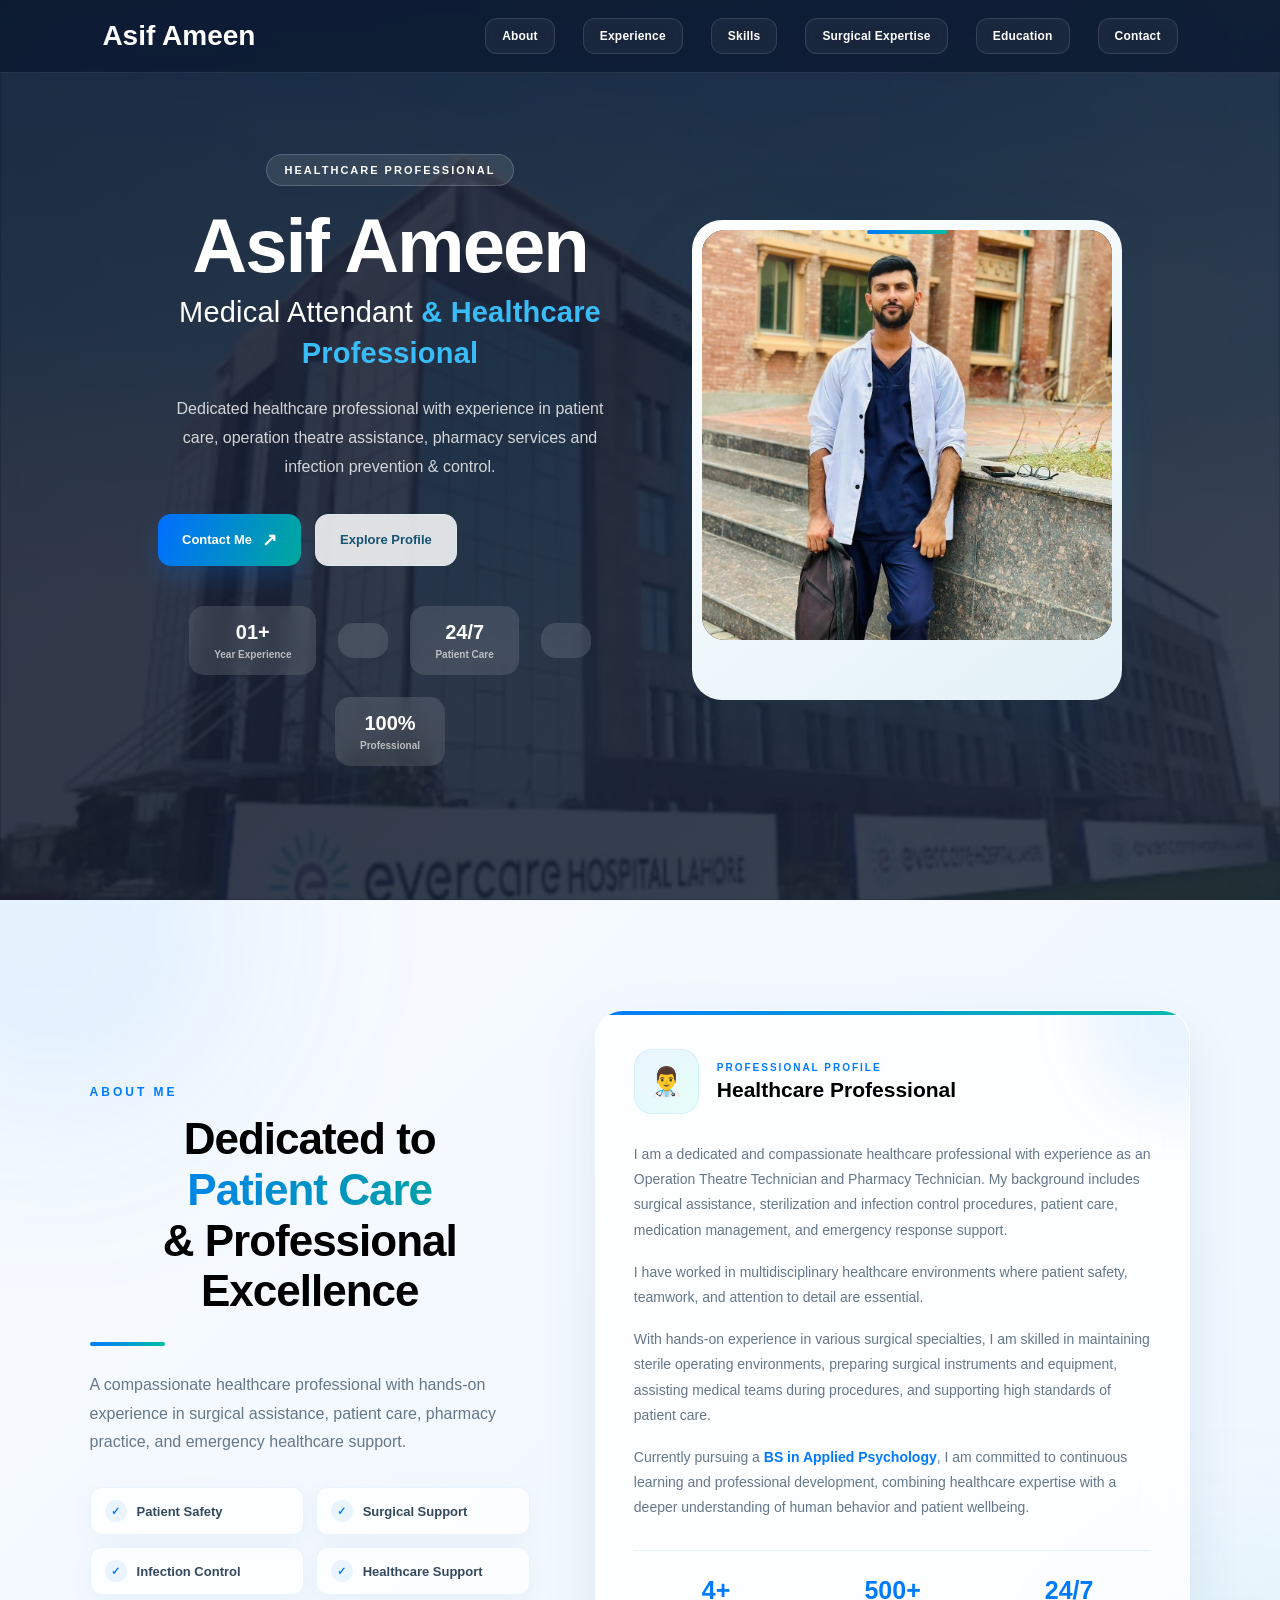
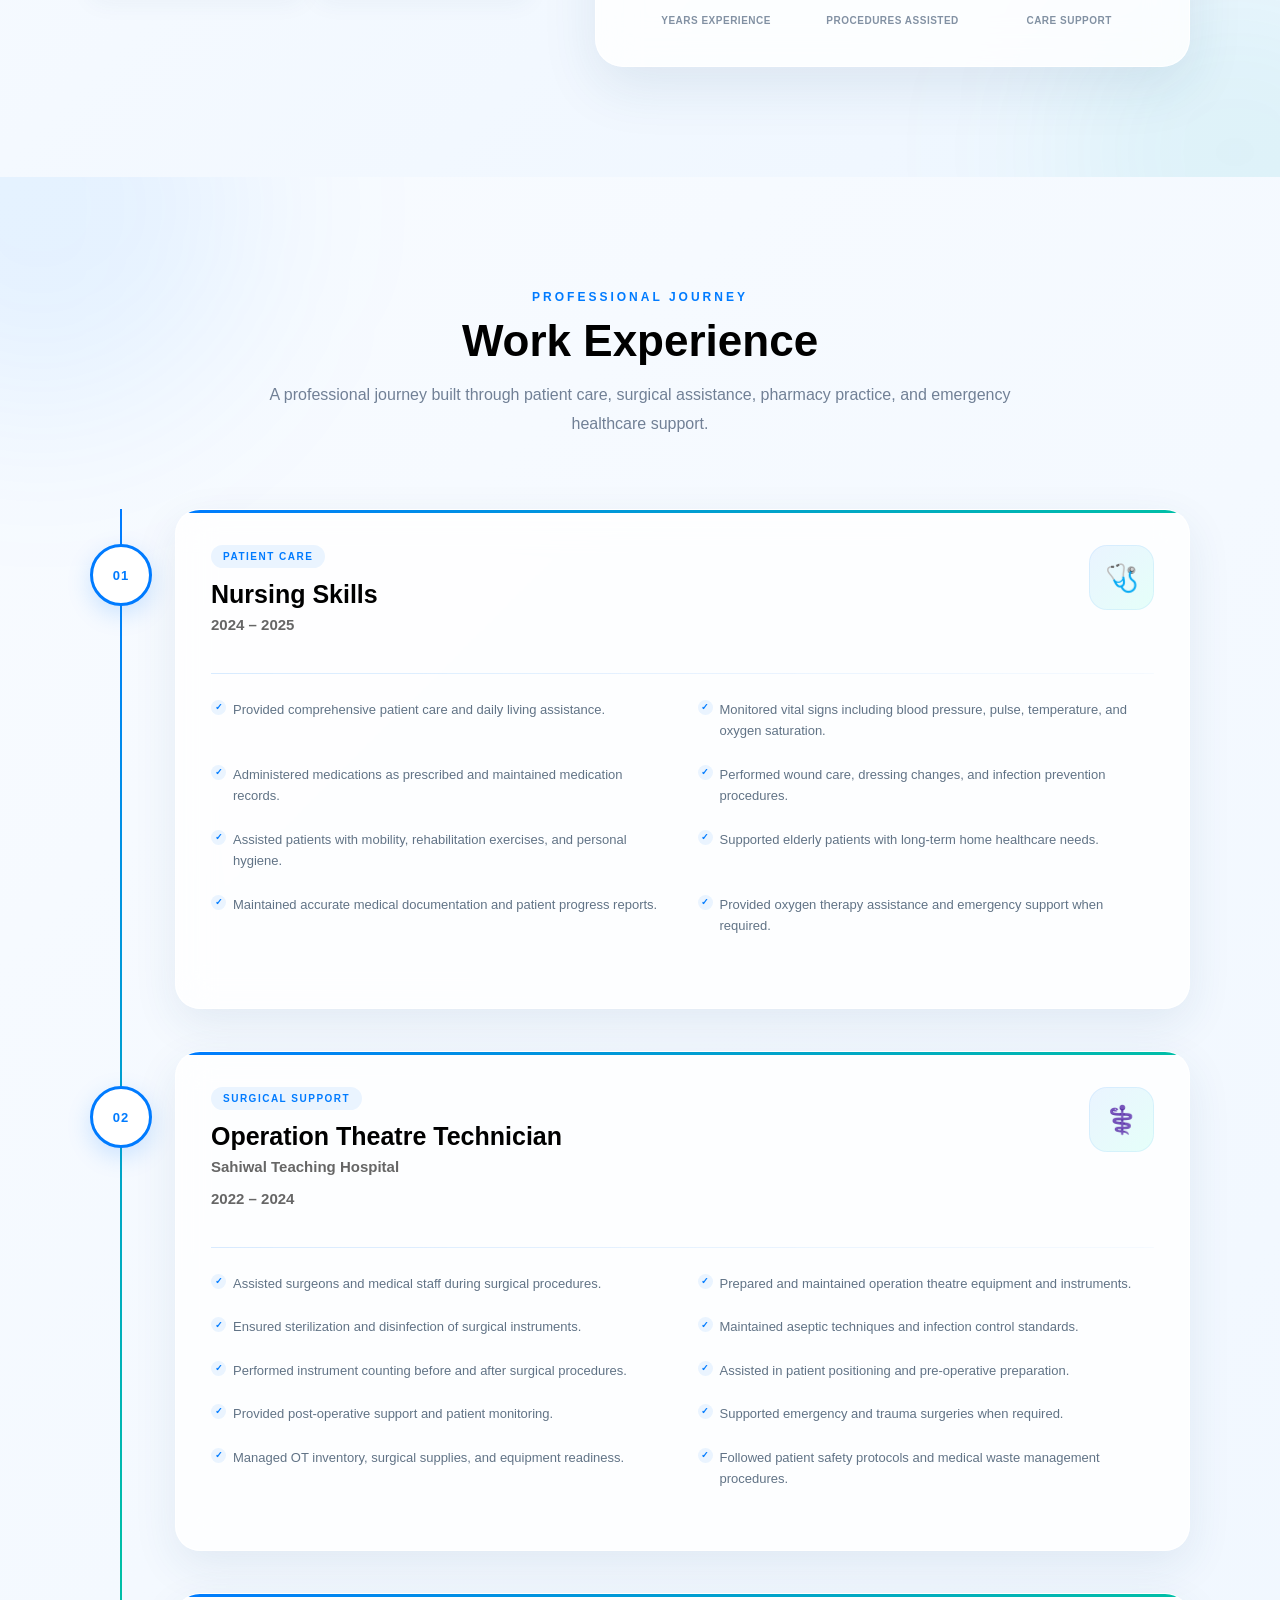
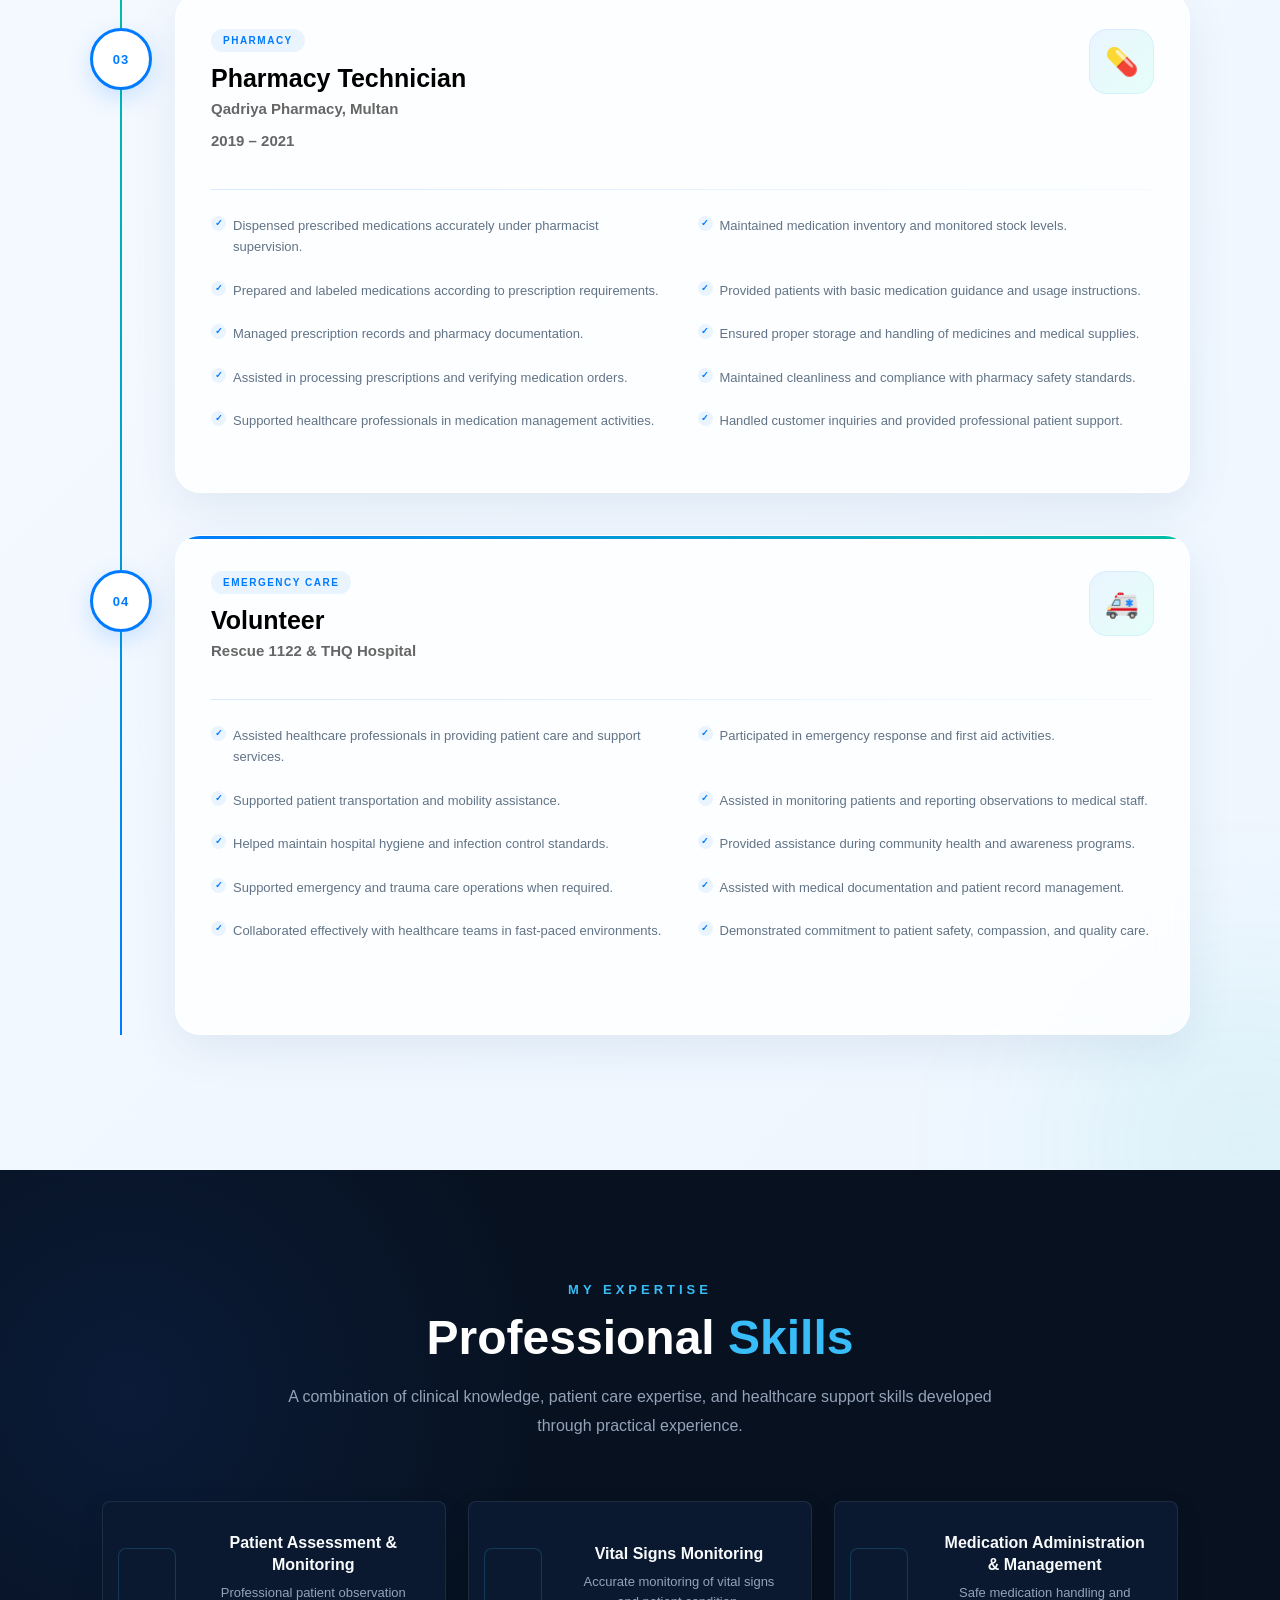
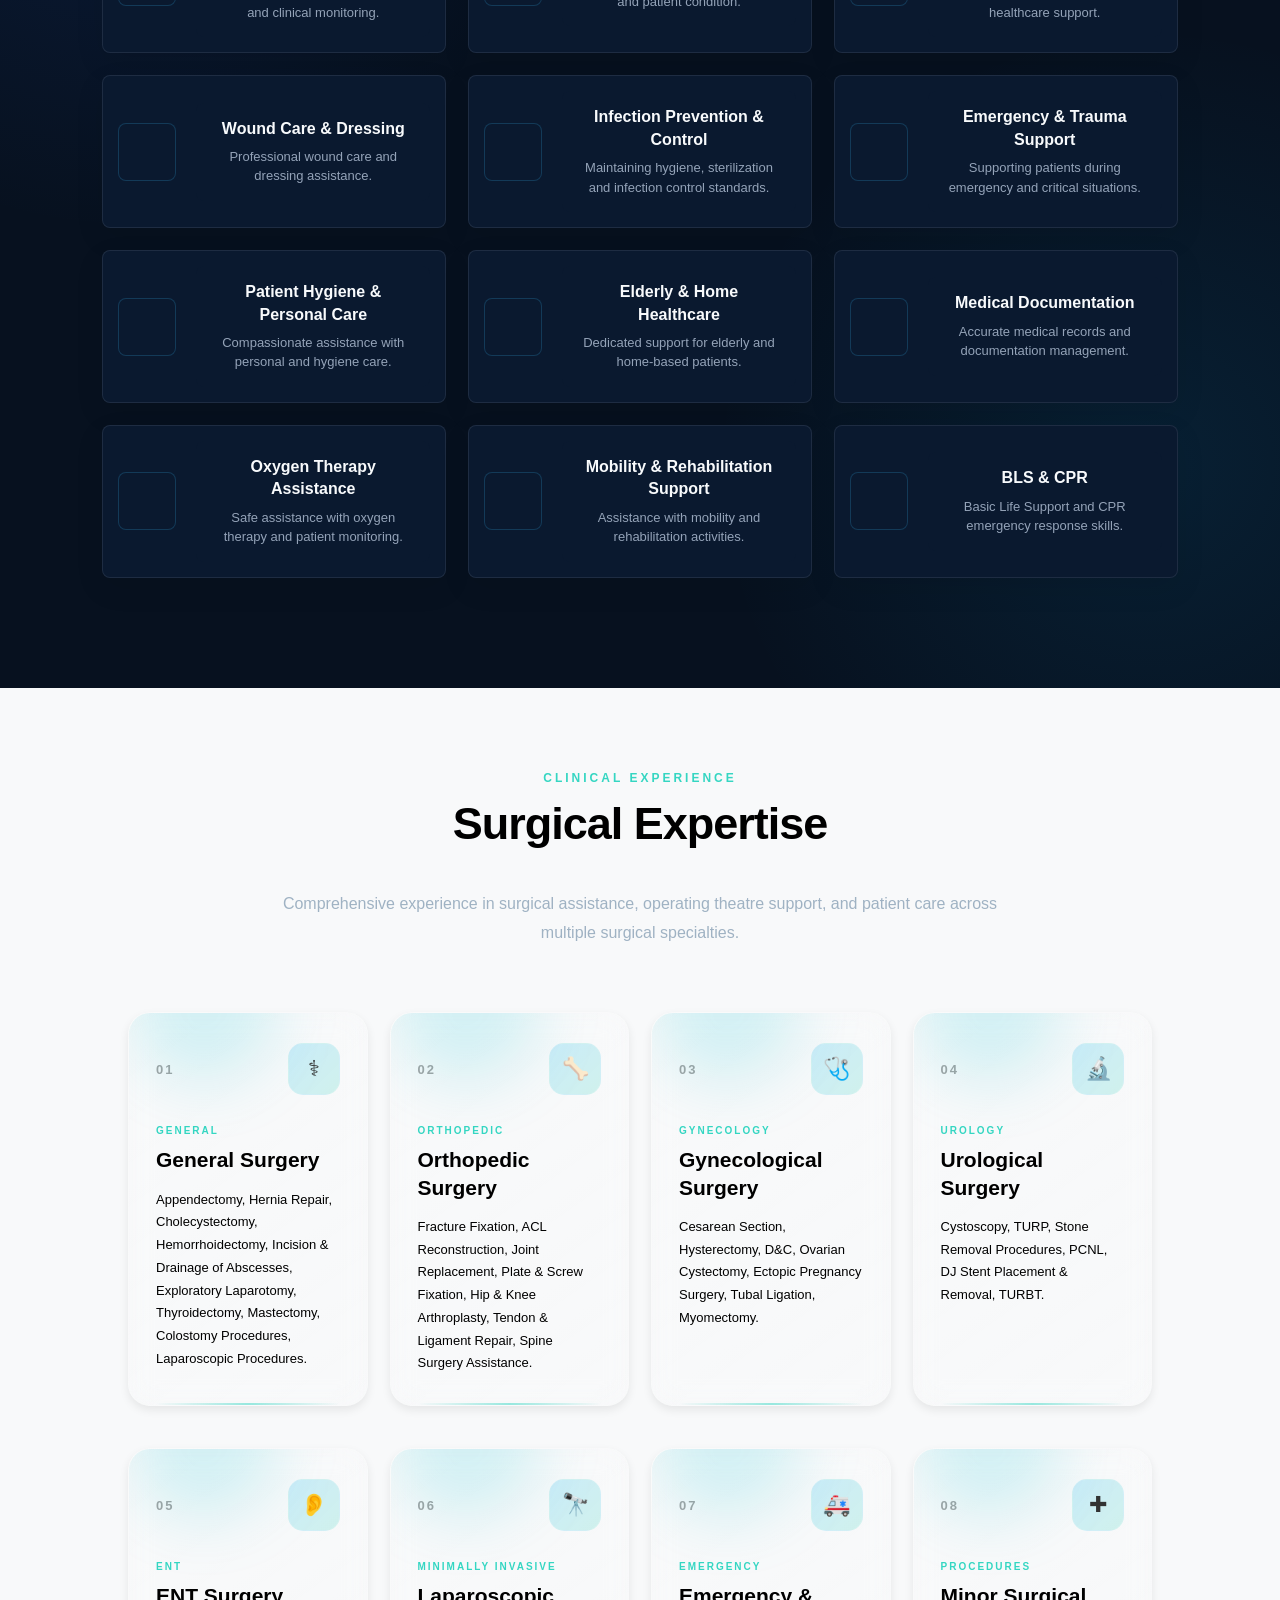
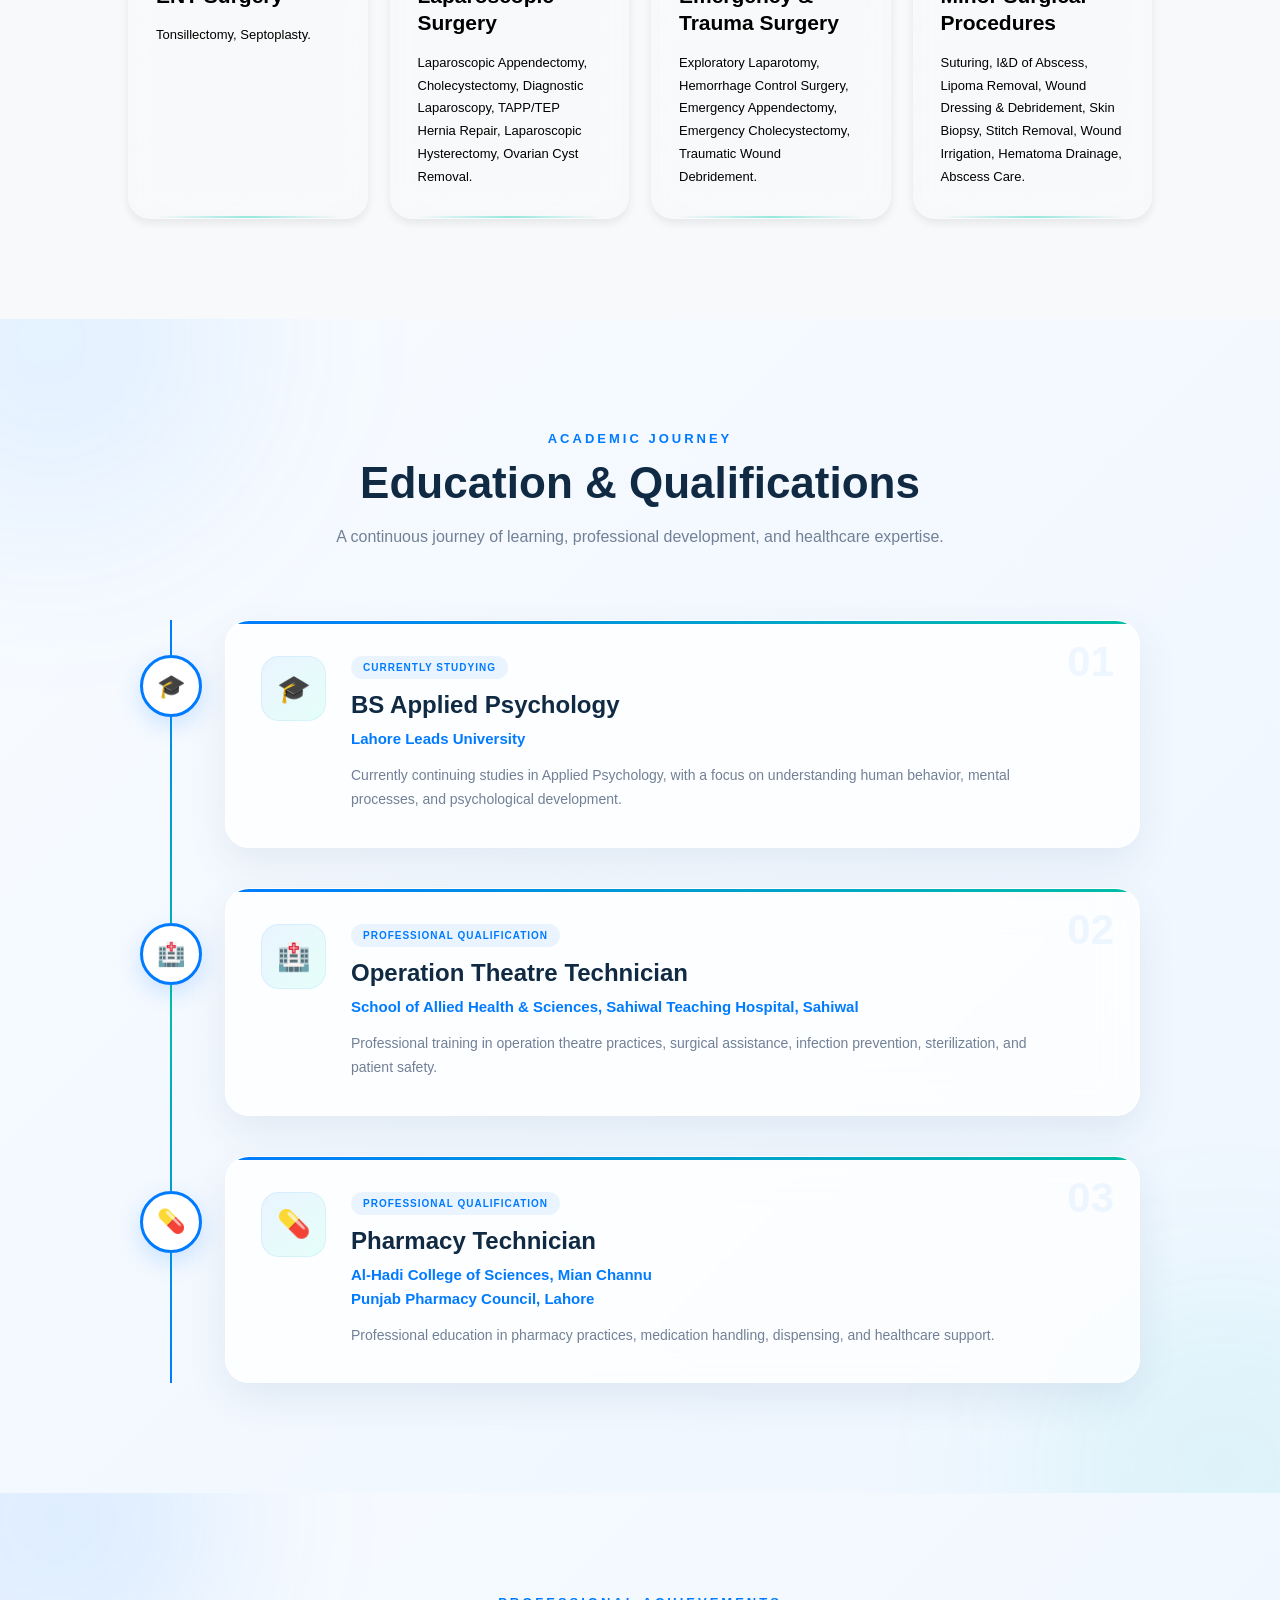
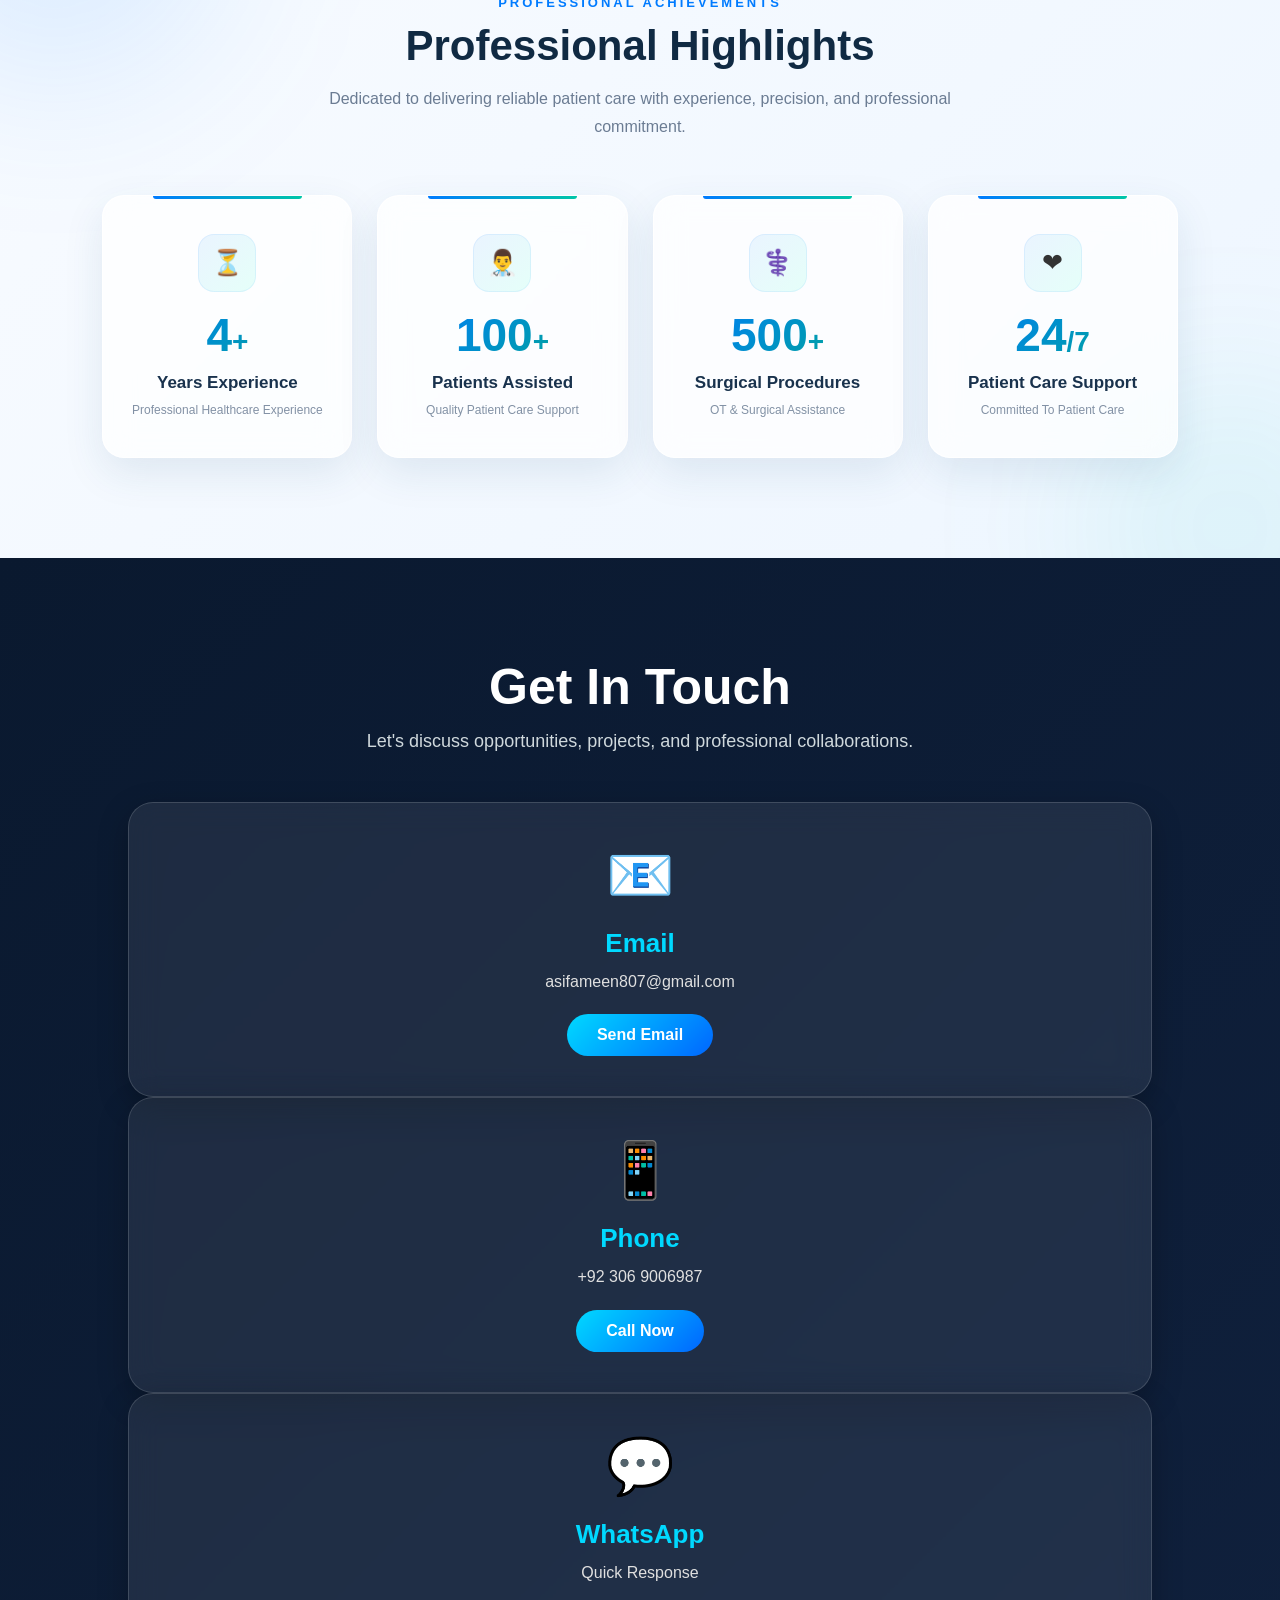
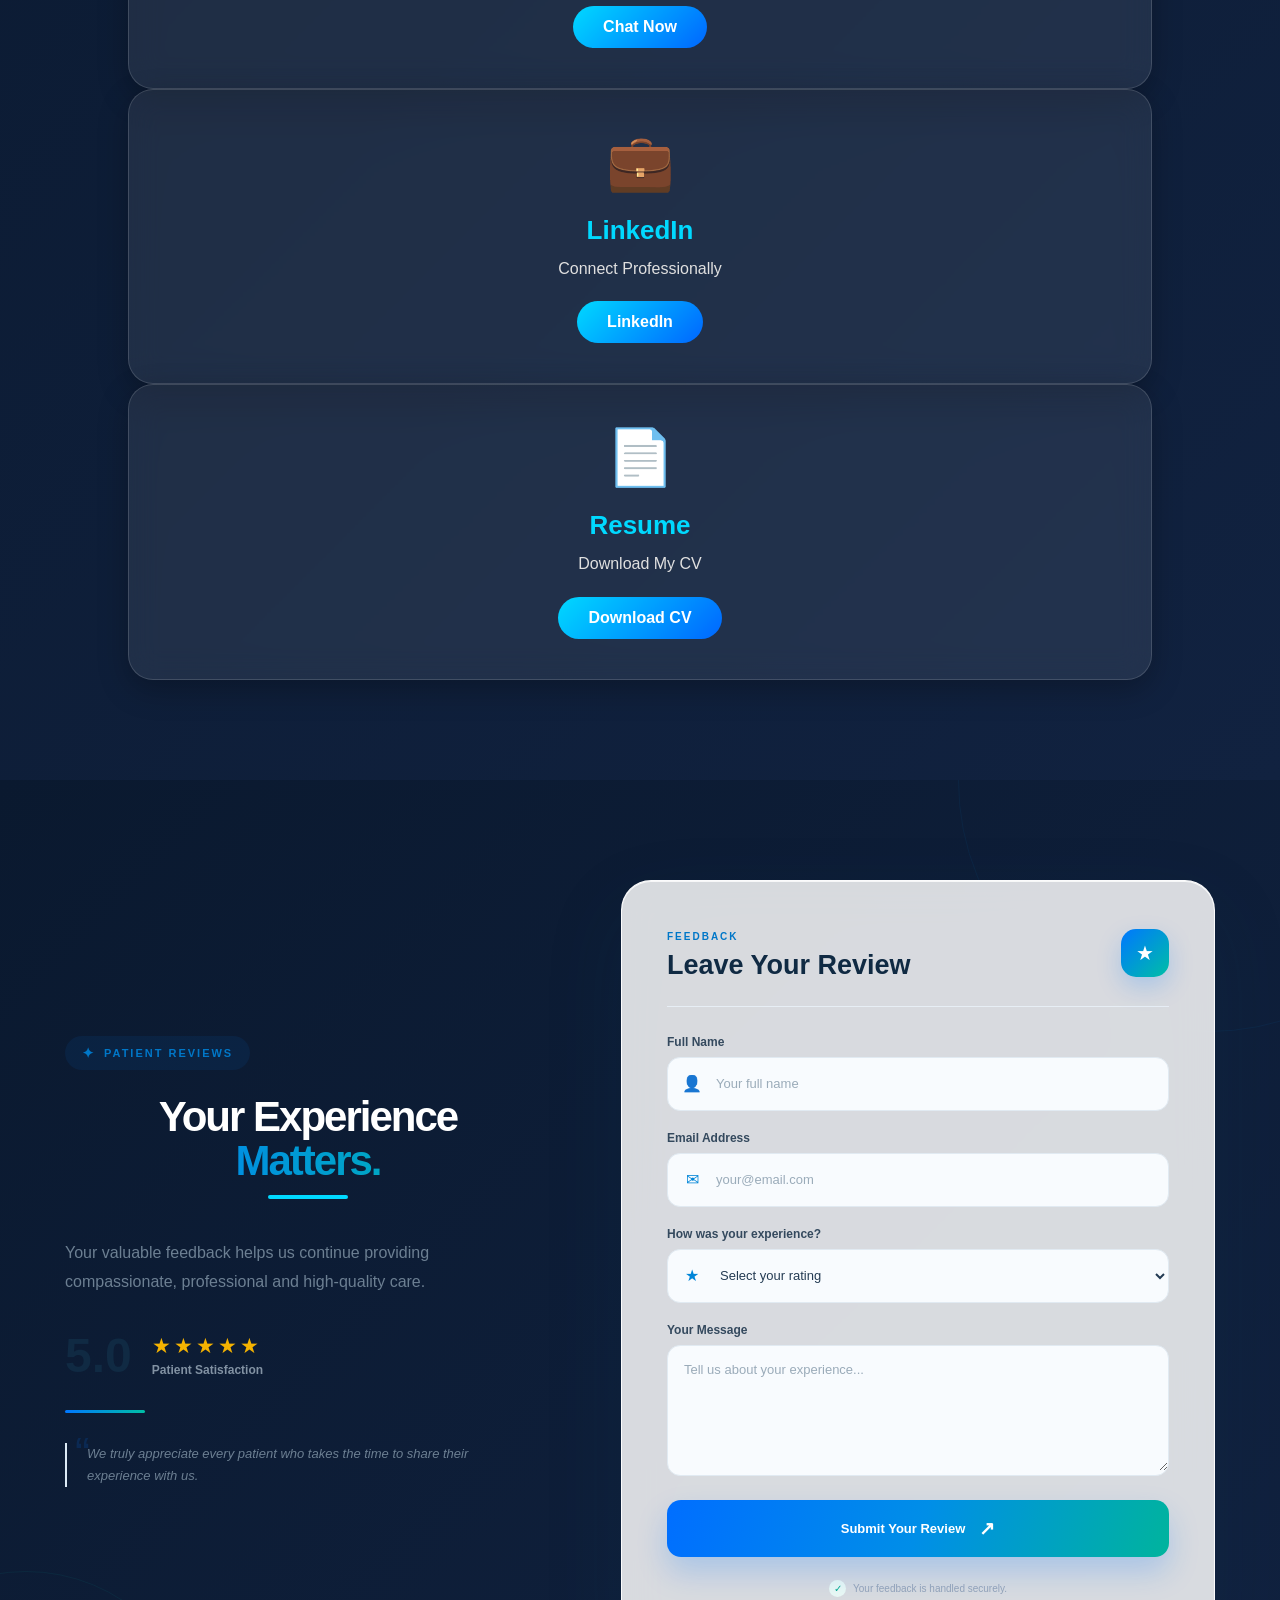
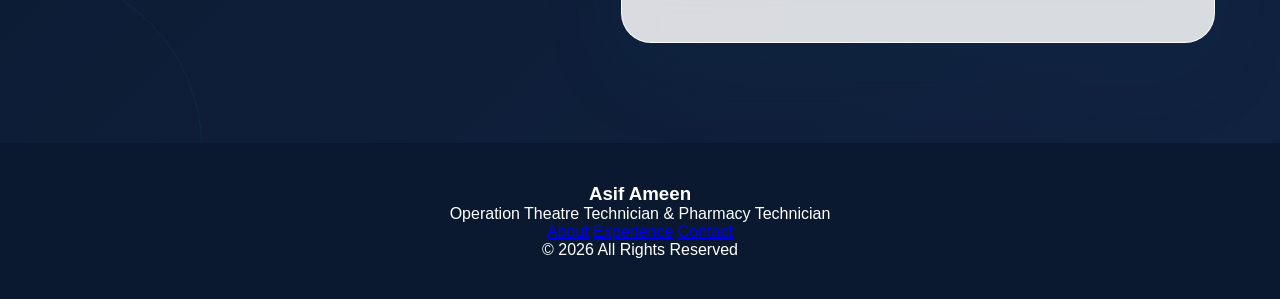
==== commit e9c5fda4: "Add files via upload" ====
--- a/index.html
+++ b/index.html
@@ -25,11 +25,11 @@
 </nav>
 
 <header class="hero">
-  <section class="premium-hero">
+<section class="premium-hero">
 
     <div class="hero-container">
 
-        <!-- LEFT: CONTENT -->
+        <!-- TEXT -->
         <div class="hero-content">
 
             <span class="hero-label">
@@ -42,6 +42,22 @@
                 Medical Attendant
                 <span>& Healthcare Professional</span>
             </h2>
+
+            <!-- MOBILE IMAGE -->
+            <div class="mobile-hero-image">
+
+                <div class="image-frame">
+
+                    <div class="frame-top"></div>
+
+                    <img
+                        src="your-image.jpg"
+                        alt="Asif Ameen"
+                    >
+
+                </div>
+
+            </div>
 
             <p>
                 Dedicated healthcare professional with experience in
@@ -87,7 +103,7 @@
         </div>
 
 
-        <!-- RIGHT: IMAGE -->
+        <!-- DESKTOP IMAGE -->
         <div class="hero-visual">
 
             <div class="image-glow"></div>
@@ -105,29 +121,10 @@
 
             </div>
 
-            <div class="hero-badge badge-top">
-                <div class="badge-icon">✦</div>
-
-                <div>
-                    <strong>Professional</strong>
-                    <span>Healthcare Care</span>
-                </div>
-            </div>
-
-            <div class="hero-badge badge-bottom">
-                <div class="check-icon">✓</div>
-
-                <div>
-                    <strong>Patient Focused</strong>
-                    <span>Compassionate Care</span>
-                </div>
-            </div>
-
-        </div>
-
-    </div>
-
-</section>
+        </div>
+
+    </div>
+
 </section>
 </header>
 
--- a/style.css
+++ b/style.css
@@ -4844,4 +4844,171 @@
         border-radius: 10px;
     }
 
+}
+.image-frame img {
+    width: 100%;
+    height: auto;
+    object-fit: contain;
+}
+/* =========================================
+   MOBILE IMAGE ORDER
+========================================= */
+
+.mobile-hero-image {
+    display: none;
+}
+
+
+/* =========================================
+   MOBILE
+========================================= */
+
+@media (max-width: 700px) {
+
+    .hero-container {
+        display: block;
+    }
+
+    .hero-content {
+        width: 100%;
+        max-width: 100%;
+        text-align: center;
+    }
+
+
+    /* NAME FIRST */
+
+    .hero-content h1 {
+        margin-top: 18px;
+        margin-bottom: 8px;
+
+        font-size: 45px;
+
+        color: #ffffff !important;
+    }
+
+
+    /* TITLE SECOND */
+
+    .hero-content h2 {
+        margin-bottom: 25px;
+
+        font-size: 20px;
+
+        color: #ffffff !important;
+    }
+
+    .hero-content h2 span {
+        color: #38bdf8 !important;
+    }
+
+
+    /* SHOW IMAGE AFTER NAME */
+
+    .mobile-hero-image {
+        display: flex;
+
+        width: 100%;
+
+        justify-content: center;
+        align-items: center;
+
+        margin: 15px 0 30px;
+    }
+
+
+    .mobile-hero-image .image-frame {
+
+        width: 100%;
+
+        max-width: 320px;
+
+        height: auto !important;
+
+        padding: 7px;
+
+        border-radius: 24px;
+
+        overflow: hidden;
+    }
+
+
+    .mobile-hero-image img {
+
+        display: block;
+
+        width: 100% !important;
+
+        height: auto !important;
+
+        max-height: none !important;
+
+        object-fit: contain !important;
+
+        object-position: center;
+
+        border-radius: 18px;
+    }
+
+
+    /* HIDE DESKTOP IMAGE */
+
+    .hero-visual {
+        display: none;
+    }
+
+
+    /* DESCRIPTION */
+
+    .hero-content > p {
+
+        font-size: 14px;
+
+        line-height: 1.7;
+
+        margin-top: 0;
+    }
+
+
+    /* BUTTONS */
+
+    .hero-buttons {
+        justify-content: center;
+    }
+
+
+    /* STATS */
+
+    .hero-stats {
+        justify-content: center;
+
+        gap: 12px;
+    }
+
+}
+
+
+/* =========================================
+   VERY SMALL PHONES
+========================================= */
+
+@media (max-width: 400px) {
+
+    .hero-content h1 {
+        font-size: 39px;
+    }
+
+    .hero-content h2 {
+        font-size: 17px;
+    }
+
+    .mobile-hero-image {
+        margin-top: 12px;
+        margin-bottom: 25px;
+    }
+
+    .mobile-hero-image .image-frame {
+        max-width: 300px;
+    }
+
 }
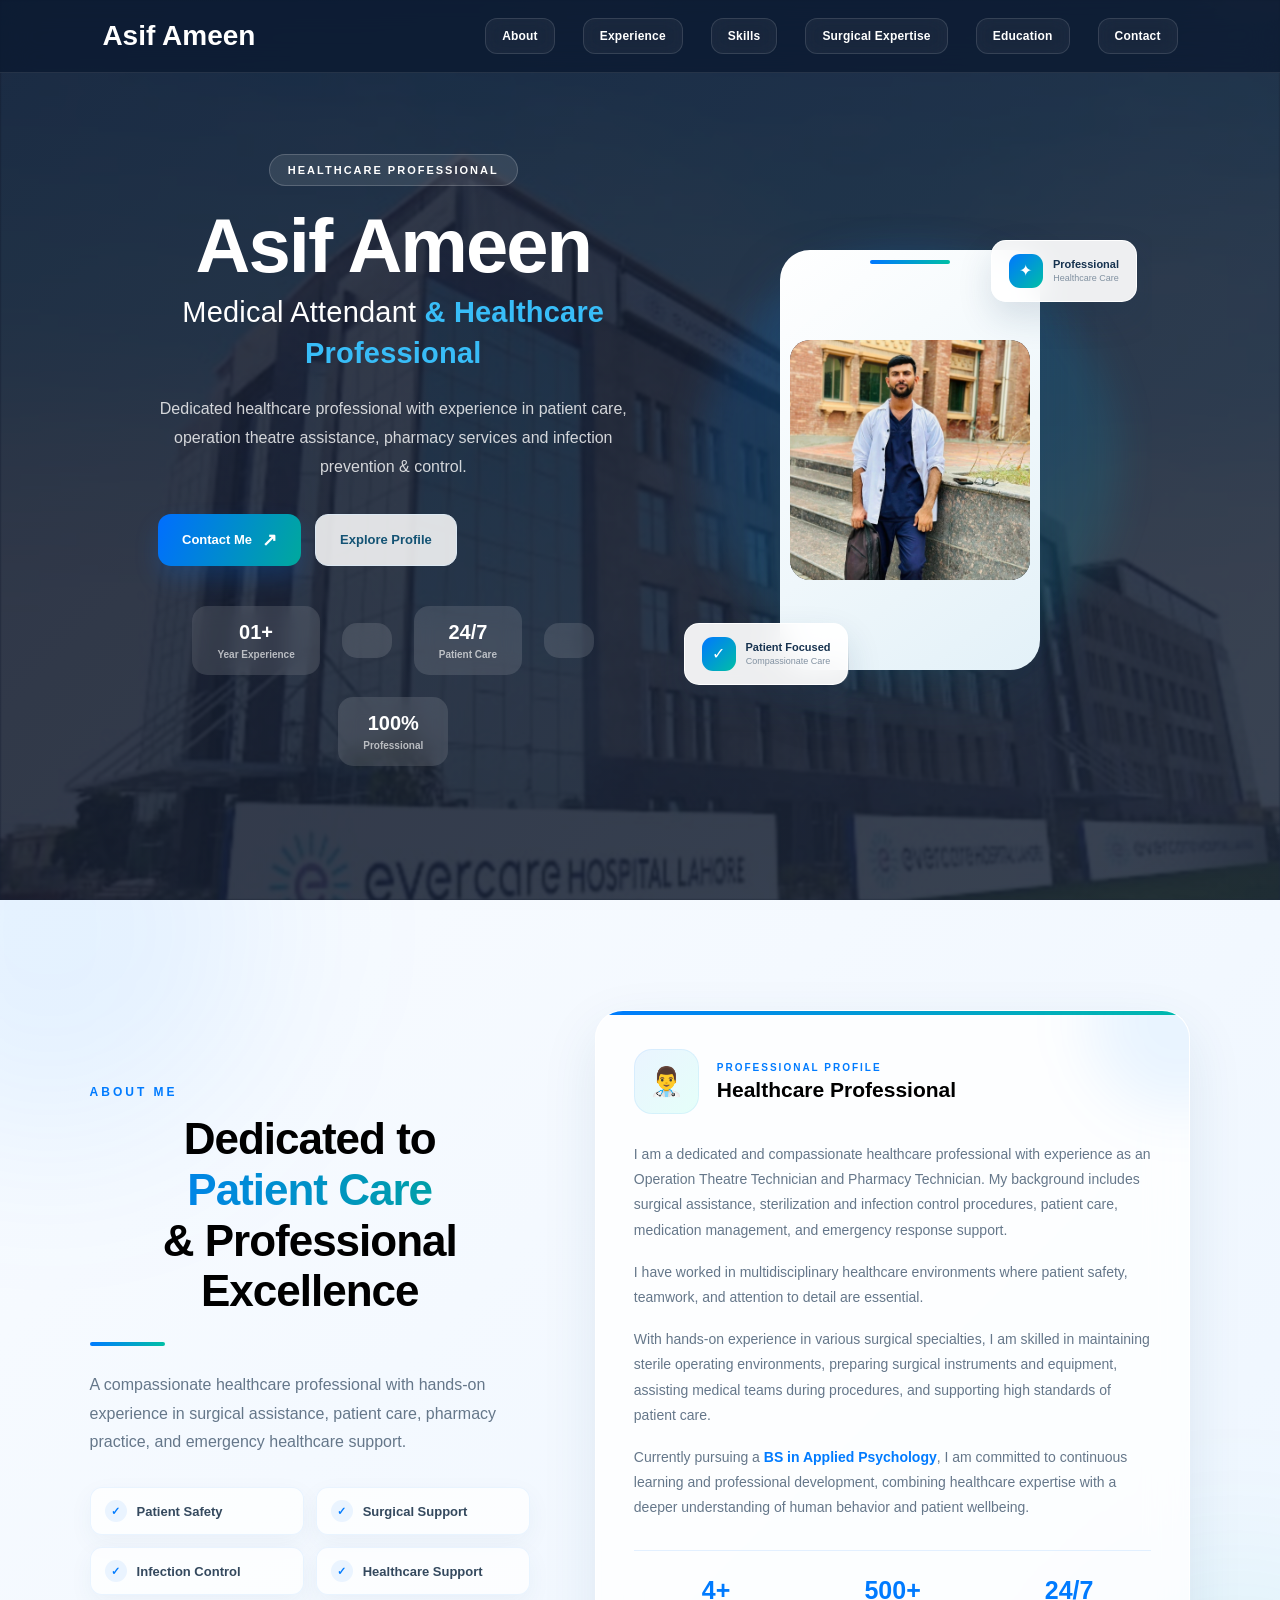
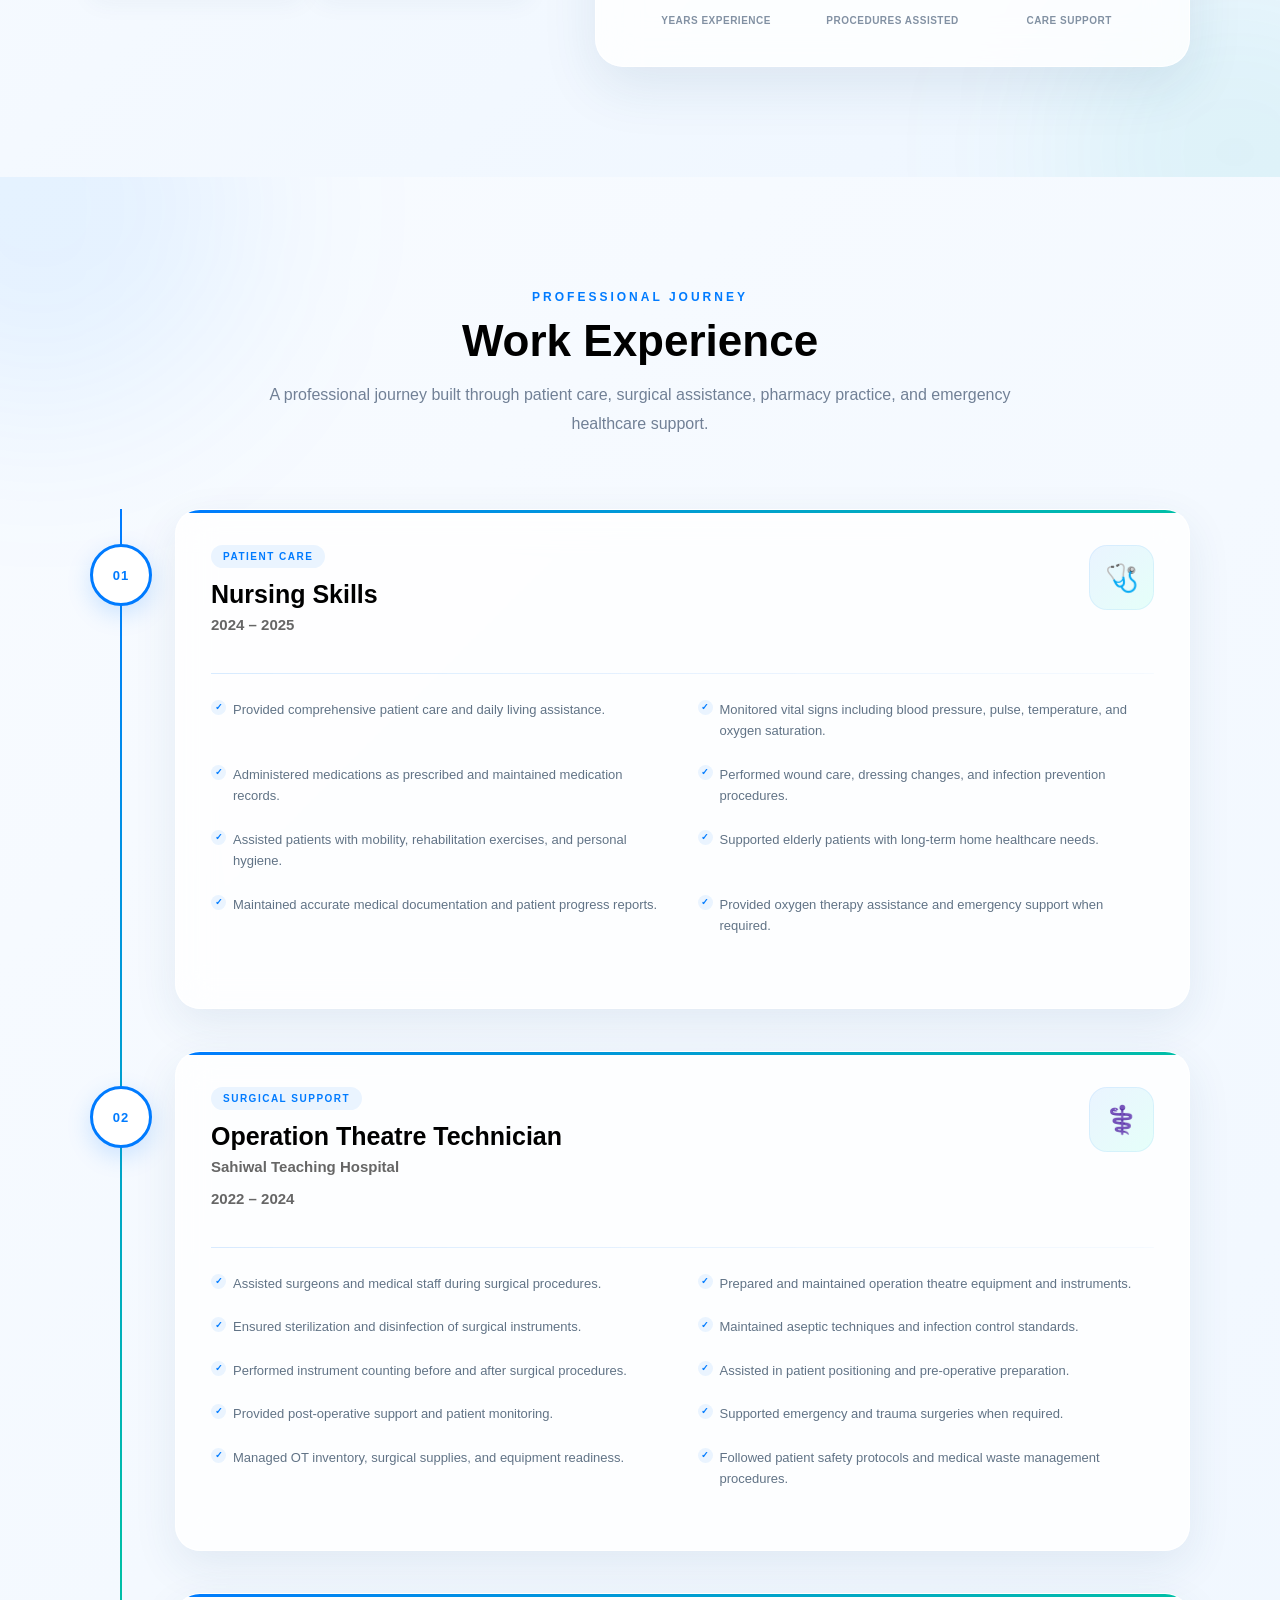
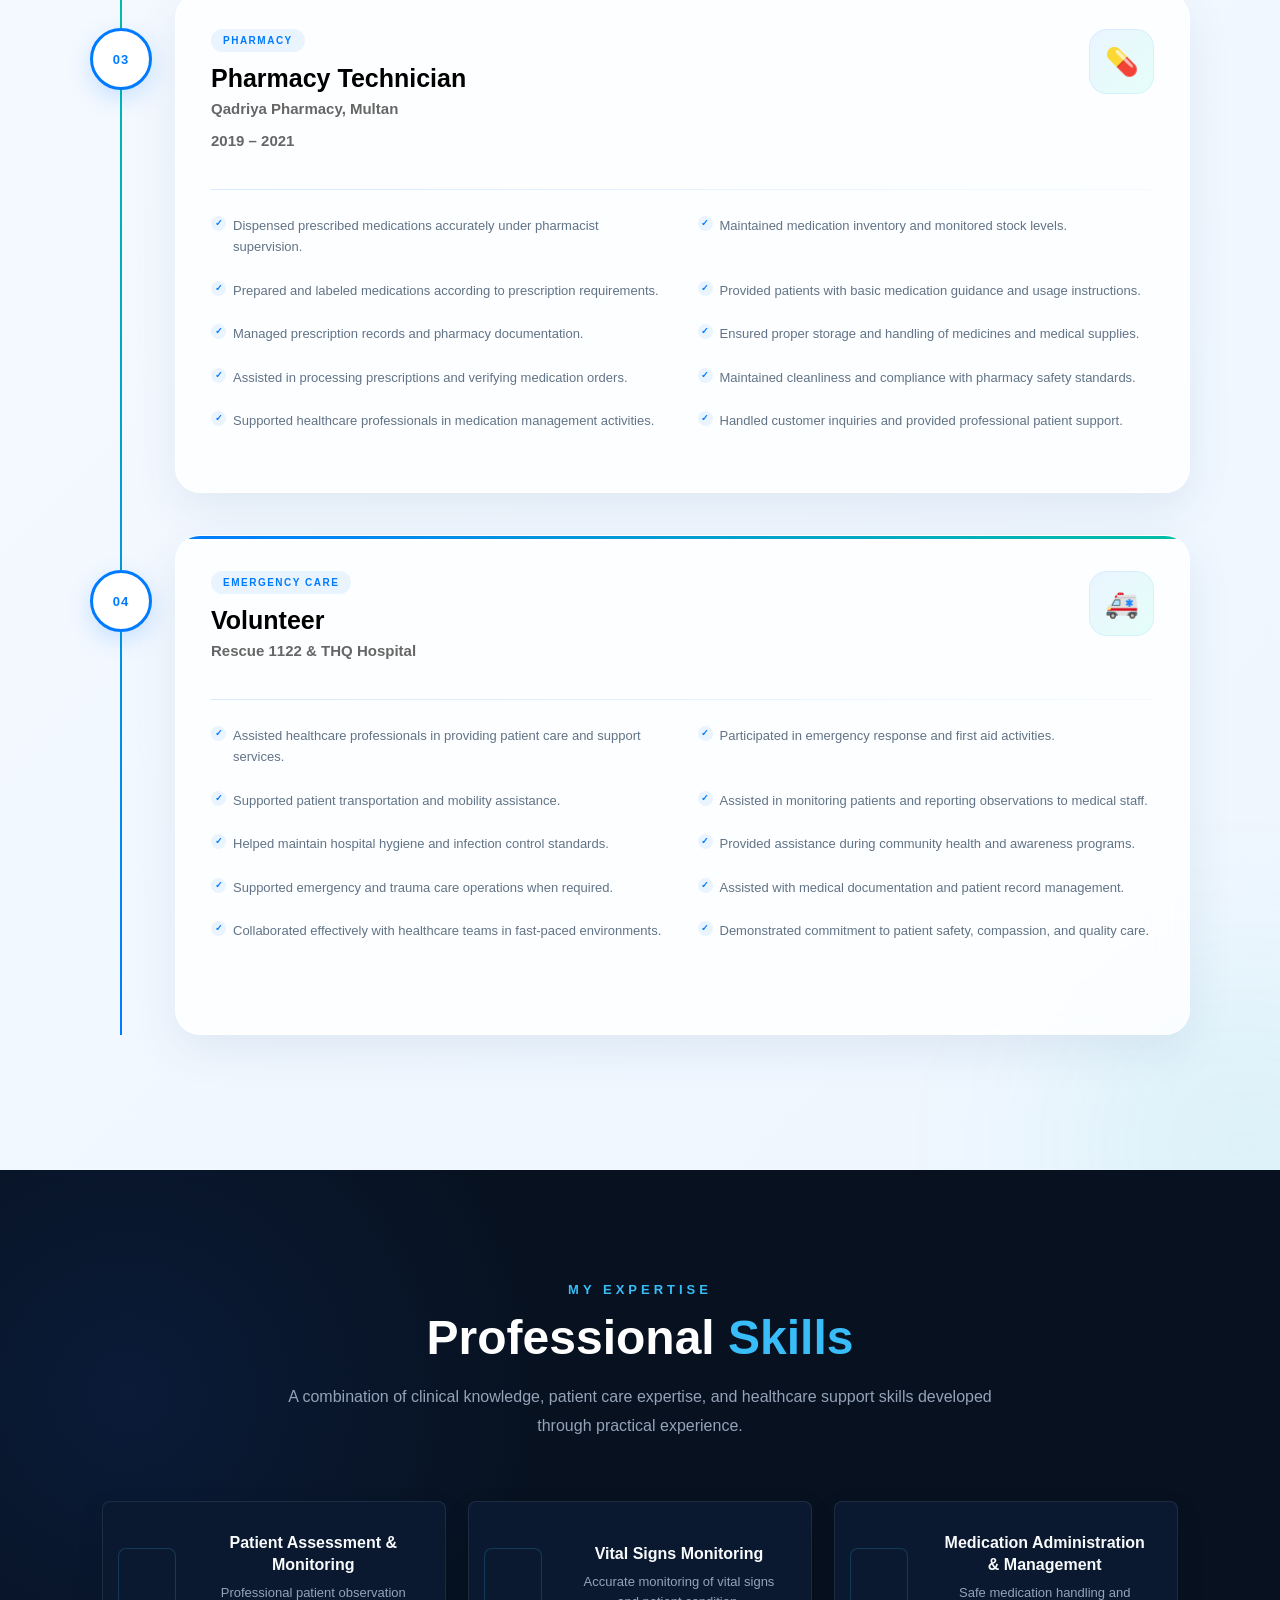
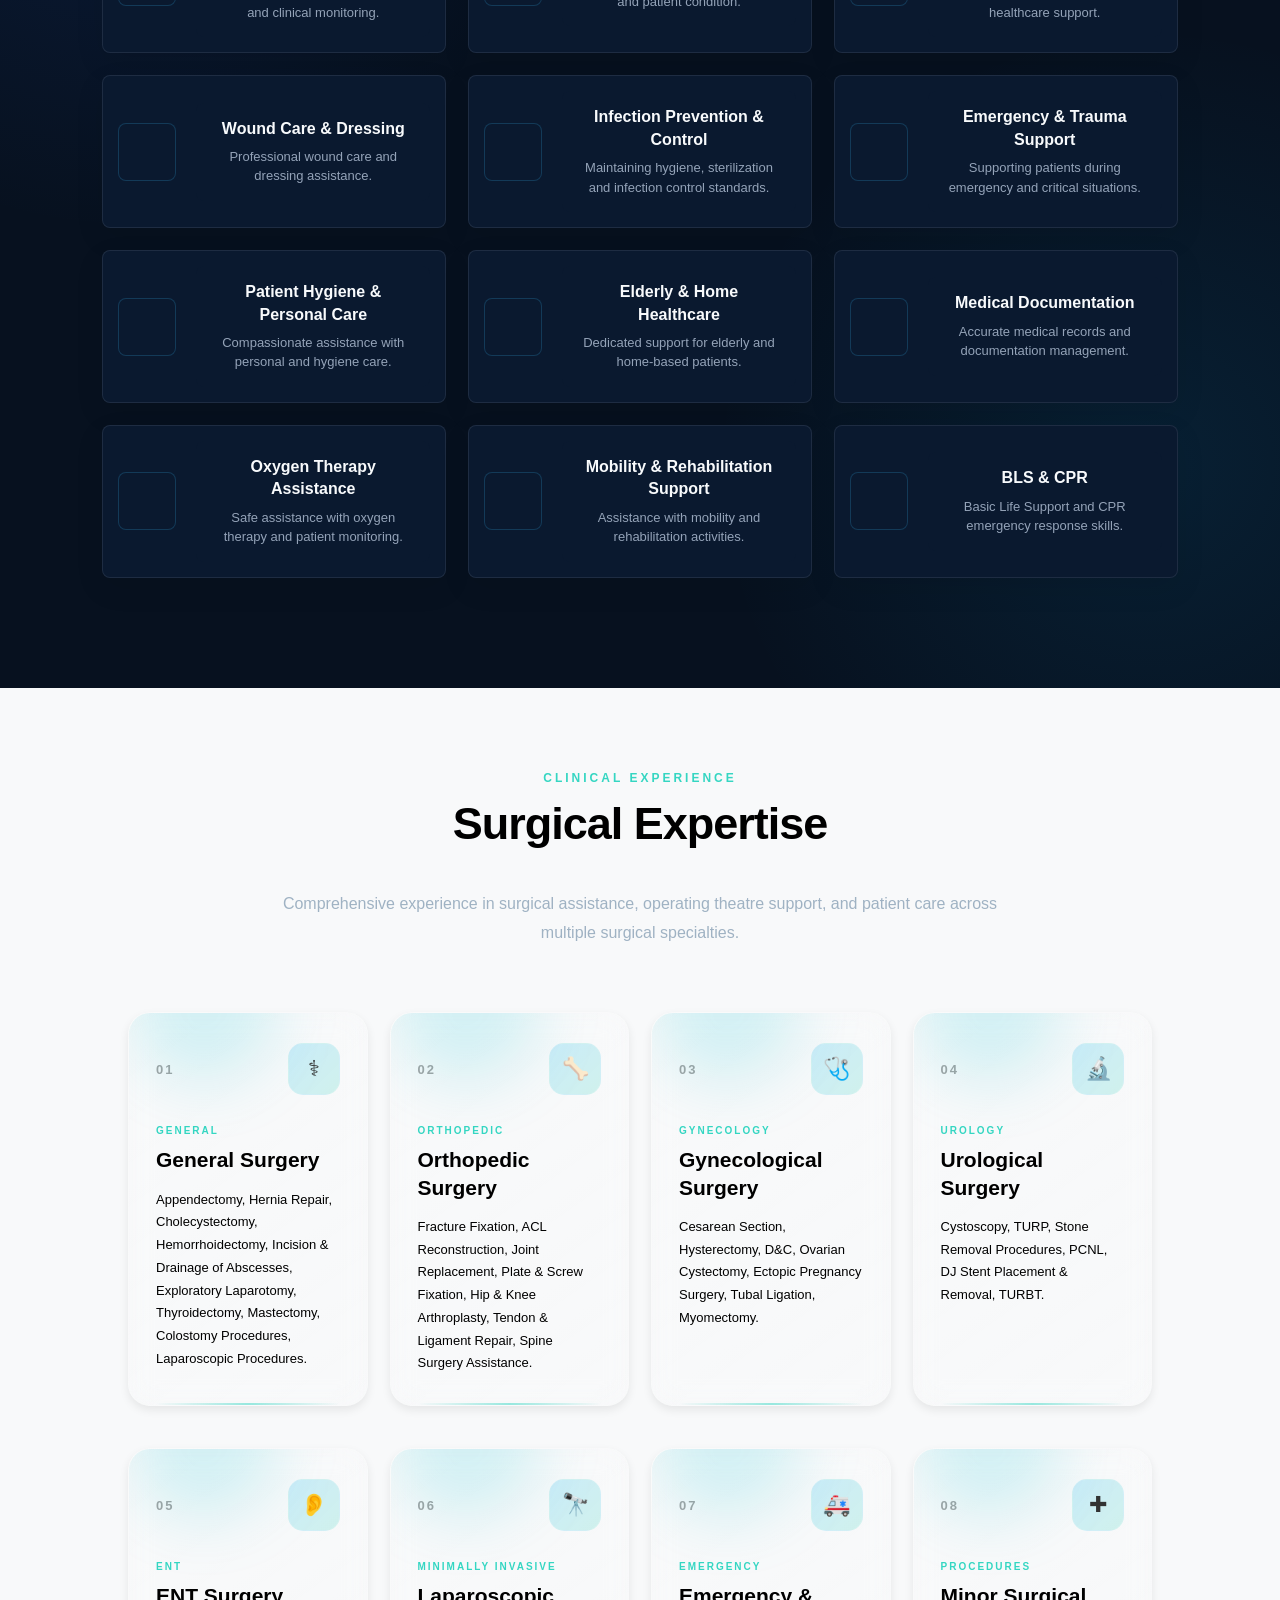
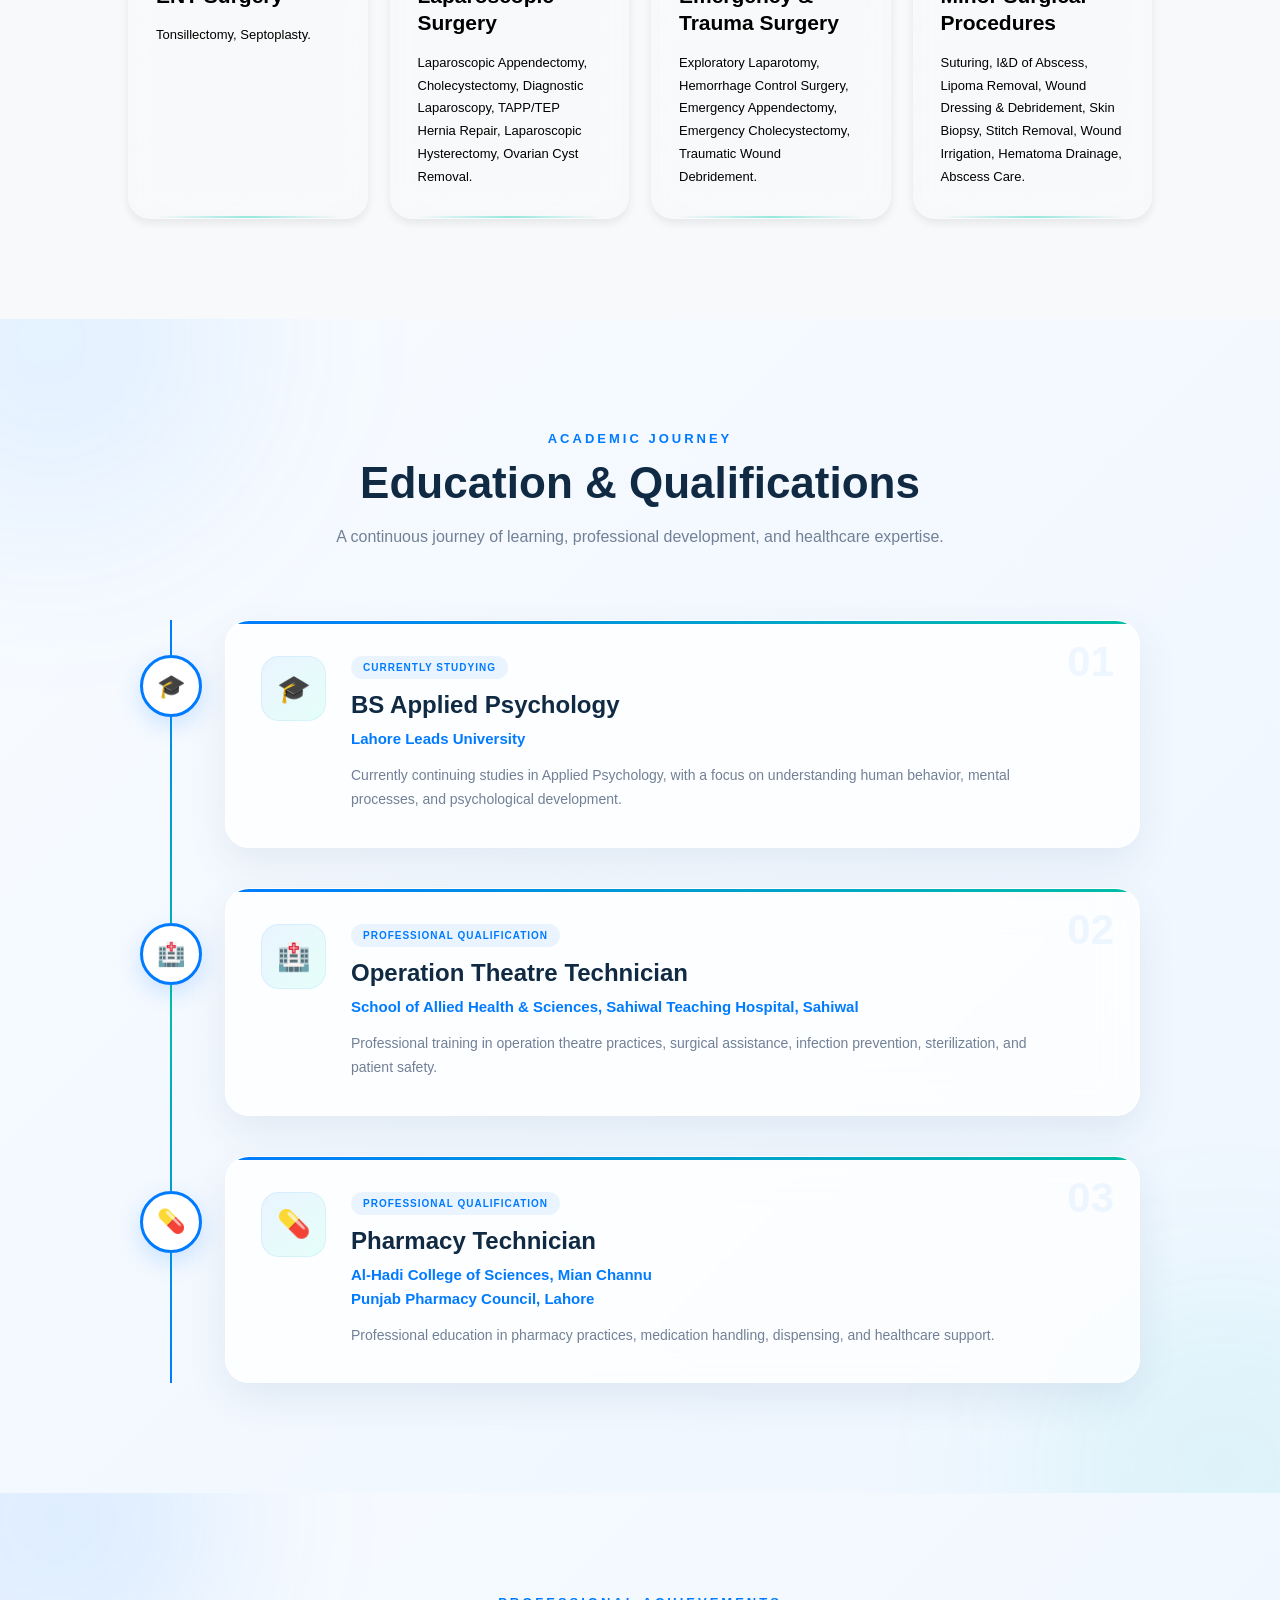
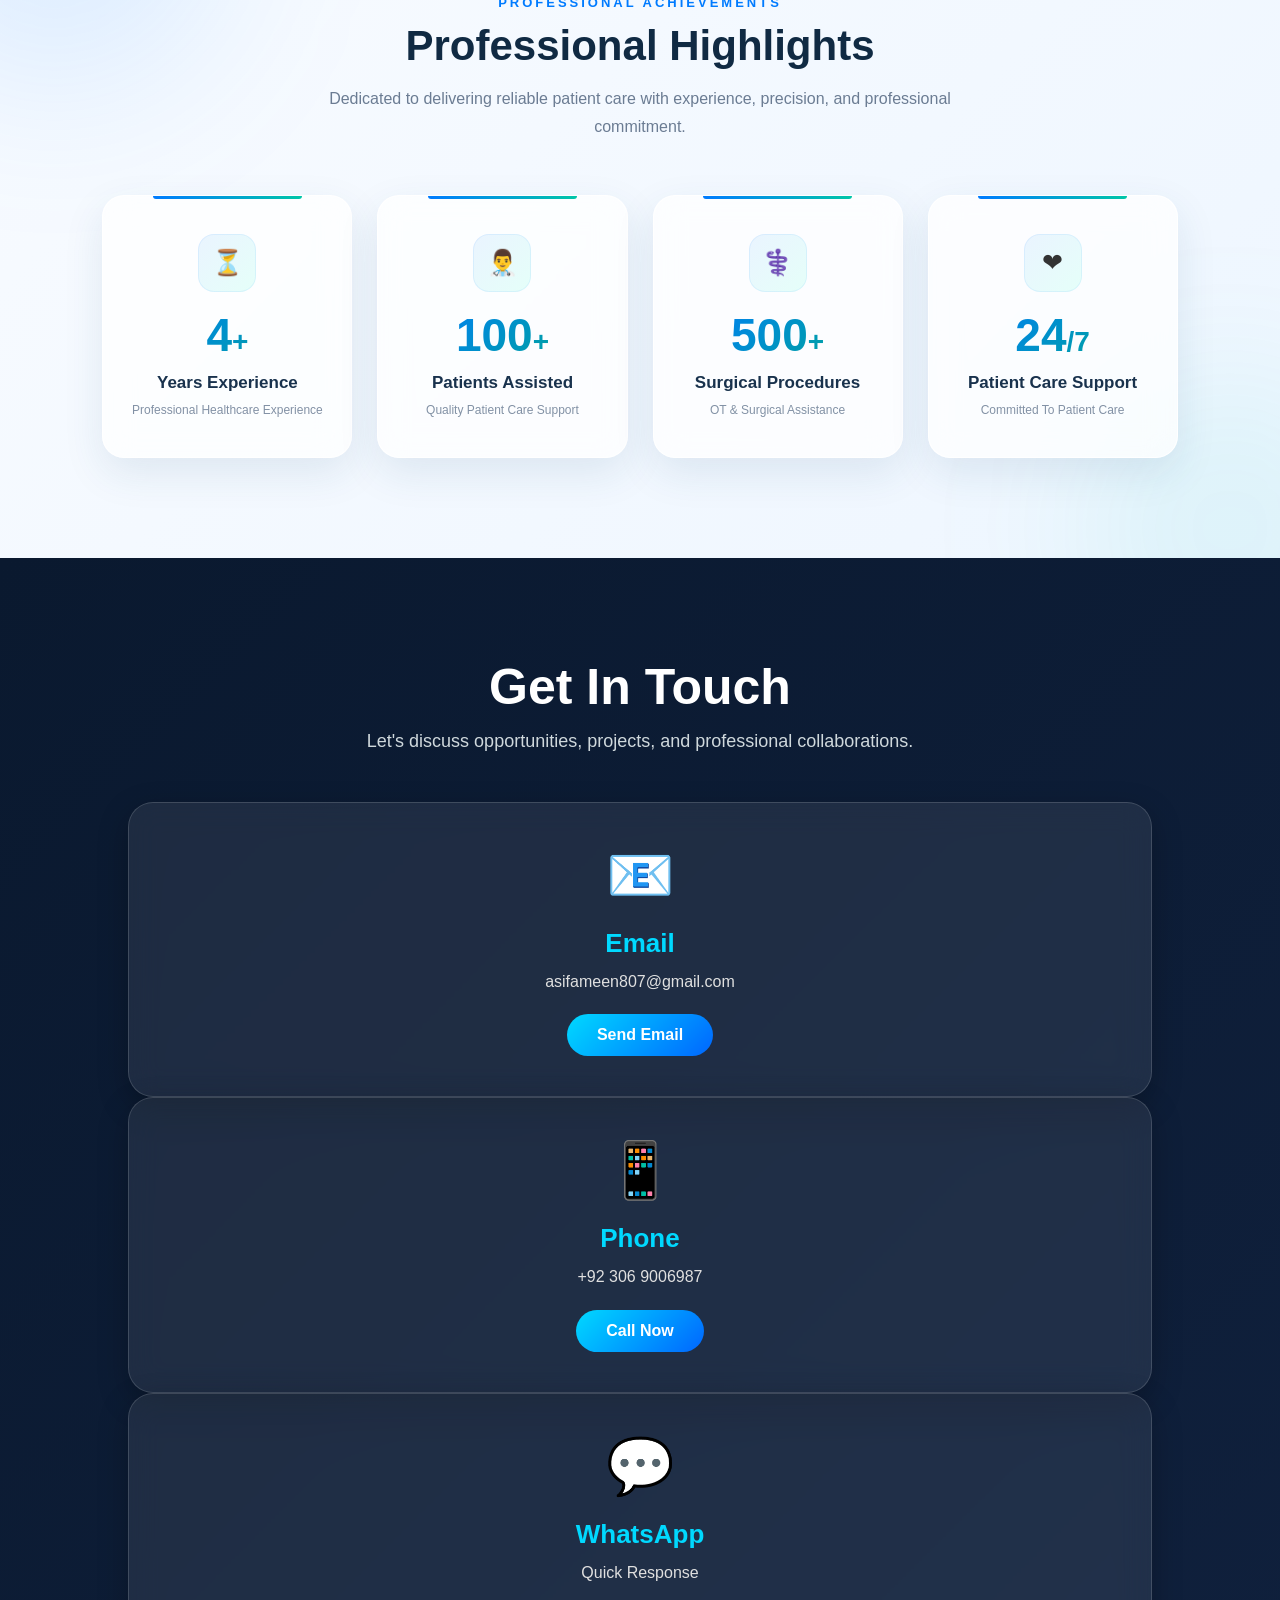
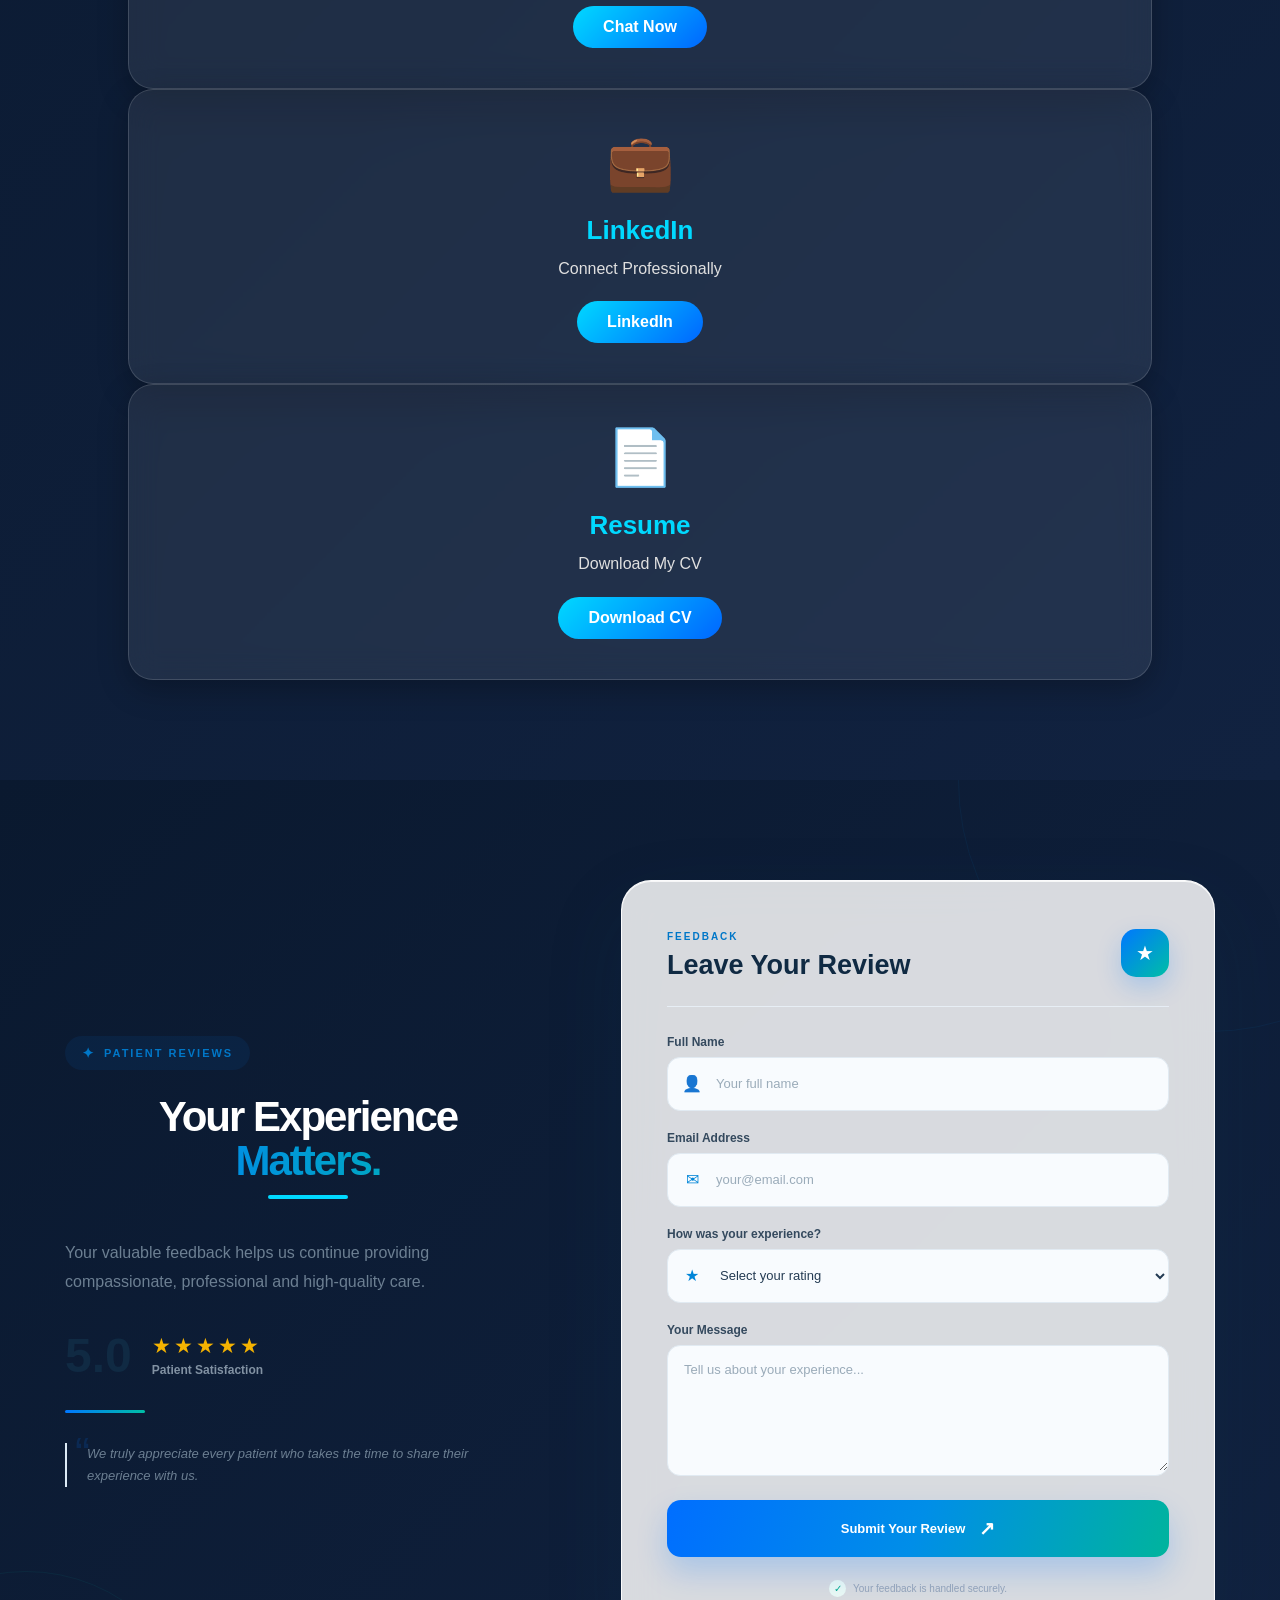
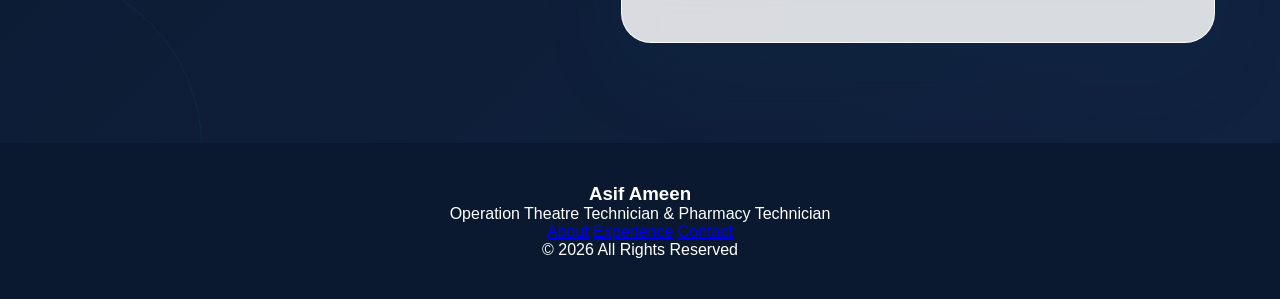
==== commit 9c3db6e5: "Add files via upload" ====
--- a/index.html
+++ b/index.html
@@ -25,11 +25,11 @@
 </nav>
 
 <header class="hero">
-<section class="premium-hero">
+  <section class="premium-hero">
 
     <div class="hero-container">
 
-        <!-- TEXT -->
+        <!-- LEFT: CONTENT -->
         <div class="hero-content">
 
             <span class="hero-label">
@@ -42,23 +42,6 @@
                 Medical Attendant
                 <span>& Healthcare Professional</span>
             </h2>
-
-            <!-- MOBILE IMAGE -->
-            <div class="mobile-hero-image">
-
-                <div class="image-frame">
-
-                    <div class="frame-top"></div>
-
-                    <img
-                        src="your-image.jpg"
-                        alt="Asif Ameen"
-                    >
-
-                </div>
-
-            </div>
-
             <p>
                 Dedicated healthcare professional with experience in
                 patient care, operation theatre assistance, pharmacy
@@ -103,7 +86,7 @@
         </div>
 
 
-        <!-- DESKTOP IMAGE -->
+        <!-- RIGHT: IMAGE -->
         <div class="hero-visual">
 
             <div class="image-glow"></div>
@@ -121,10 +104,29 @@
 
             </div>
 
-        </div>
-
-    </div>
-
+            <div class="hero-badge badge-top">
+                <div class="badge-icon">✦</div>
+
+                <div>
+                    <strong>Professional</strong>
+                    <span>Healthcare Care</span>
+                </div>
+            </div>
+
+            <div class="hero-badge badge-bottom">
+                <div class="check-icon">✓</div>
+
+                <div>
+                    <strong>Patient Focused</strong>
+                    <span>Compassionate Care</span>
+                </div>
+            </div>
+
+        </div>
+
+    </div>
+
+</section>
 </section>
 </header>
 
--- a/style.css
+++ b/style.css
@@ -4845,17 +4845,114 @@
     }
 
 }
+/* HERO IMAGE SIZE */
+
+.image-frame {
+    width: 260px !important;
+    max-width: 260px !important;
+}
+
+/* MOBILE */
+
+@media (max-width: 768px) {
+
+    .image-frame,
+    .mobile-hero-image .image-frame {
+        width: 240px !important;
+        max-width: 240px !important;
+    }
+
+}
+/* =========================================
+   HERO IMAGE FRAME
+========================================= */
+
+.image-frame {
+    position: relative;
+
+    width: 260px;
+    max-width: 260px;
+
+    height: 420px;
+
+    padding: 10px;
+
+    border-radius: 30px;
+
+    background: linear-gradient(
+        145deg,
+        #ffffff,
+        #e3f1f8
+    );
+
+    box-shadow:
+        0 25px 60px rgba(15,70,105,0.18);
+
+    overflow: hidden;
+}
+
+
+/* PHOTO LOWER IN FRAME */
+
 .image-frame img {
+
+    display: block;
+
     width: 100%;
+
     height: auto;
+
+    margin-top: 80px;
+
     object-fit: contain;
-}
-/* =========================================
-   MOBILE IMAGE ORDER
-========================================= */
-
-.mobile-hero-image {
-    display: none;
+
+    border-radius: 20px;
+}
+
+
+/* SHINE EFFECT */
+
+.image-overlay {
+    position: absolute;
+
+    inset: 10px;
+
+    border-radius: 20px;
+
+    pointer-events: none;
+
+    background:
+        linear-gradient(
+            135deg,
+            rgba(255,255,255,0.18),
+            transparent 40%
+        );
+}
+
+
+/* TOP DECORATION */
+
+.frame-top {
+    position: absolute;
+
+    top: 10px;
+    left: 50%;
+
+    transform: translateX(-50%);
+
+    width: 80px;
+    height: 4px;
+
+    border-radius: 20px;
+
+    background:
+        linear-gradient(
+            90deg,
+            #0077ff,
+            #00bfa6
+        );
+
+    z-index: 5;
 }
 
 
@@ -4863,152 +4960,45 @@
    MOBILE
 ========================================= */
 
-@media (max-width: 700px) {
-
-    .hero-container {
-        display: block;
-    }
-
-    .hero-content {
+@media (max-width: 768px) {
+
+    .image-frame {
+
+        width: 240px;
+        max-width: 240px;
+
+        height: 360px;
+
+        padding: 8px;
+    }
+
+    .image-frame img {
+
         width: 100%;
-        max-width: 100%;
-        text-align: center;
-    }
-
-
-    /* NAME FIRST */
-
-    .hero-content h1 {
-        margin-top: 18px;
-        margin-bottom: 8px;
-
-        font-size: 45px;
-
-        color: #ffffff !important;
-    }
-
-
-    /* TITLE SECOND */
-
-    .hero-content h2 {
-        margin-bottom: 25px;
-
-        font-size: 20px;
-
-        color: #ffffff !important;
-    }
-
-    .hero-content h2 span {
-        color: #38bdf8 !important;
-    }
-
-
-    /* SHOW IMAGE AFTER NAME */
-
-    .mobile-hero-image {
-        display: flex;
-
-        width: 100%;
-
-        justify-content: center;
-        align-items: center;
-
-        margin: 15px 0 30px;
-    }
-
-
-    .mobile-hero-image .image-frame {
-
-        width: 100%;
-
-        max-width: 320px;
-
-        height: auto !important;
-
-        padding: 7px;
-
-        border-radius: 24px;
-
-        overflow: hidden;
-    }
-
-
-    .mobile-hero-image img {
-
-        display: block;
-
-        width: 100% !important;
-
-        height: auto !important;
-
-        max-height: none !important;
-
-        object-fit: contain !important;
-
-        object-position: center;
-
-        border-radius: 18px;
-    }
-
-
-    /* HIDE DESKTOP IMAGE */
-
-    .hero-visual {
-        display: none;
-    }
-
-
-    /* DESCRIPTION */
-
-    .hero-content > p {
-
-        font-size: 14px;
-
-        line-height: 1.7;
-
-        margin-top: 0;
-    }
-
-
-    /* BUTTONS */
-
-    .hero-buttons {
-        justify-content: center;
-    }
-
-
-    /* STATS */
-
-    .hero-stats {
-        justify-content: center;
-
-        gap: 12px;
-    }
-
-}
-
-
-/* =========================================
-   VERY SMALL PHONES
-========================================= */
-
-@media (max-width: 400px) {
-
-    .hero-content h1 {
-        font-size: 39px;
-    }
-
-    .hero-content h2 {
-        font-size: 17px;
-    }
-
-    .mobile-hero-image {
-        margin-top: 12px;
-        margin-bottom: 25px;
-    }
-
-    .mobile-hero-image .image-frame {
-        max-width: 300px;
+
+        margin-top: 60px;
+    }
+
+}
+
+
+/* =========================================
+   SMALL MOBILE
+========================================= */
+
+@media (max-width: 480px) {
+
+    .image-frame {
+
+        width: 220px;
+        max-width: 220px;
+
+        height: 330px;
+    }
+
+    .image-frame img {
+
+        margin-top: 55px;
     }
 
 }
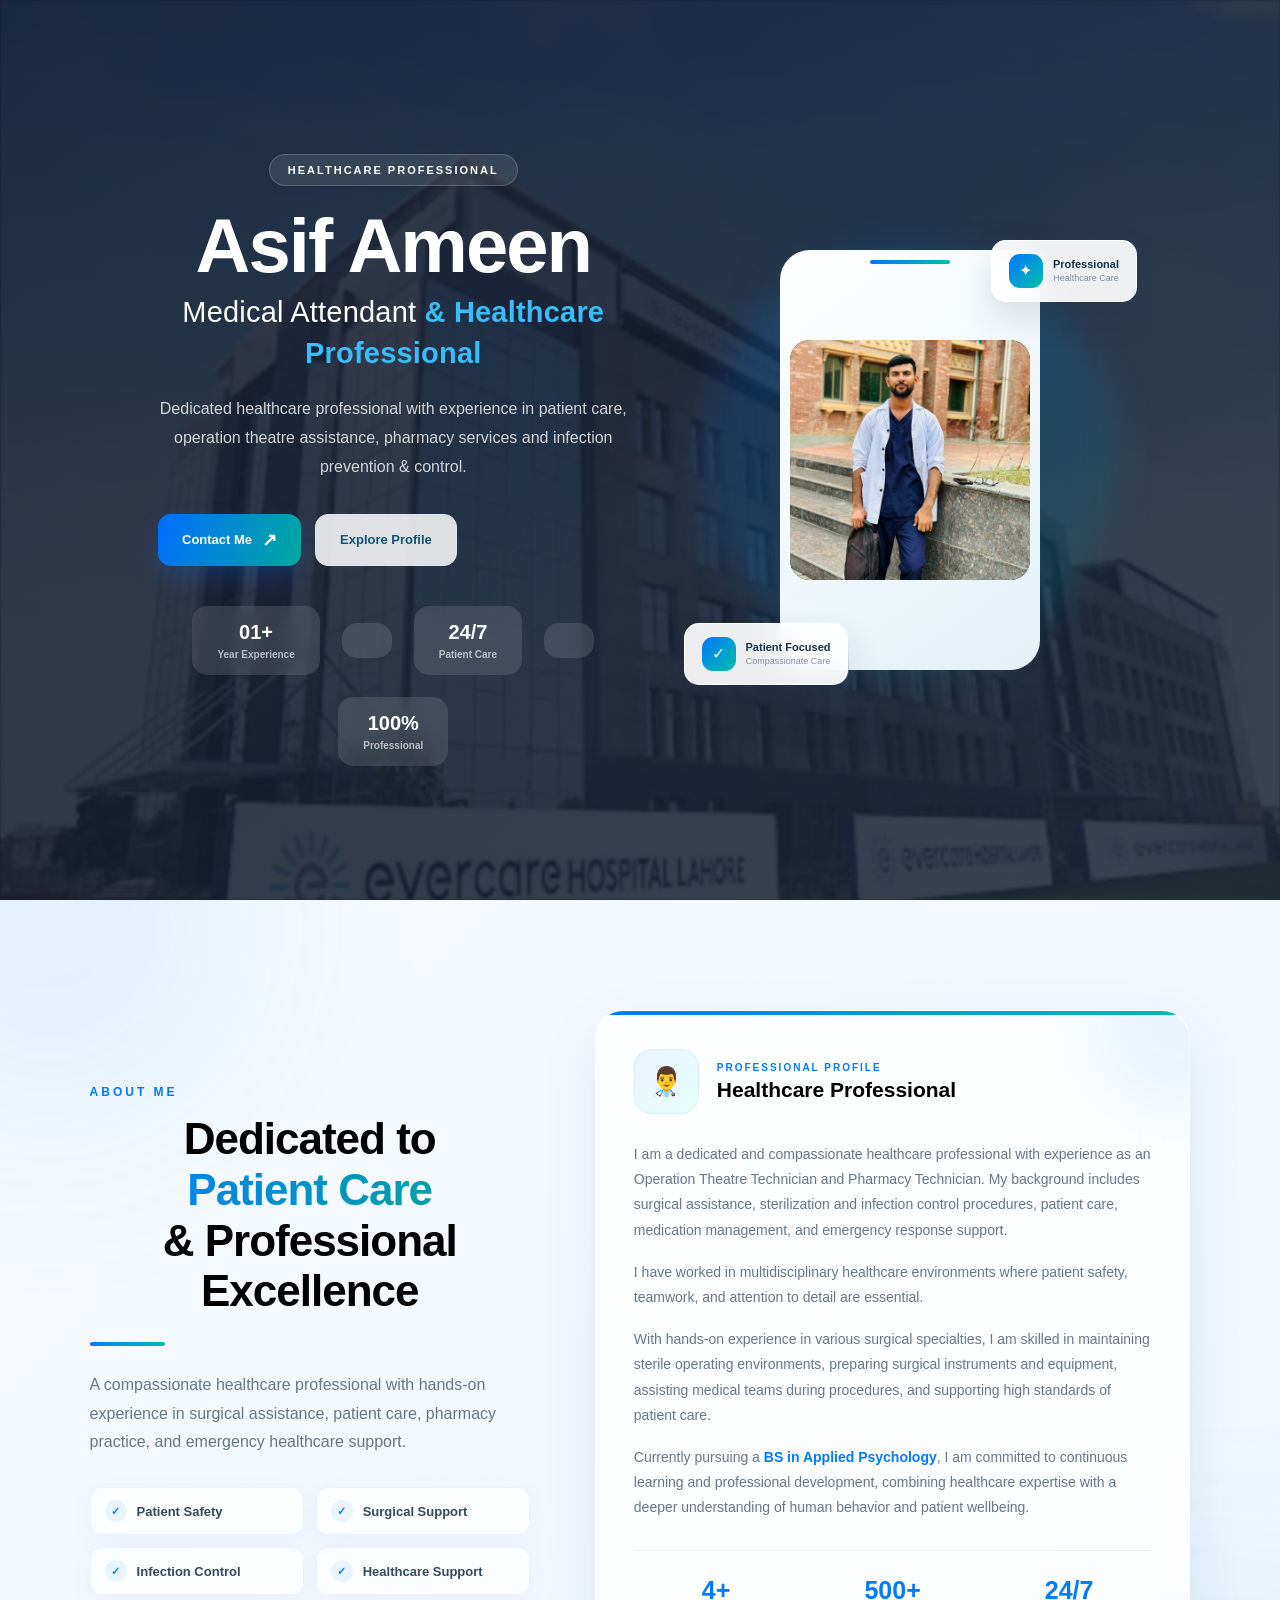
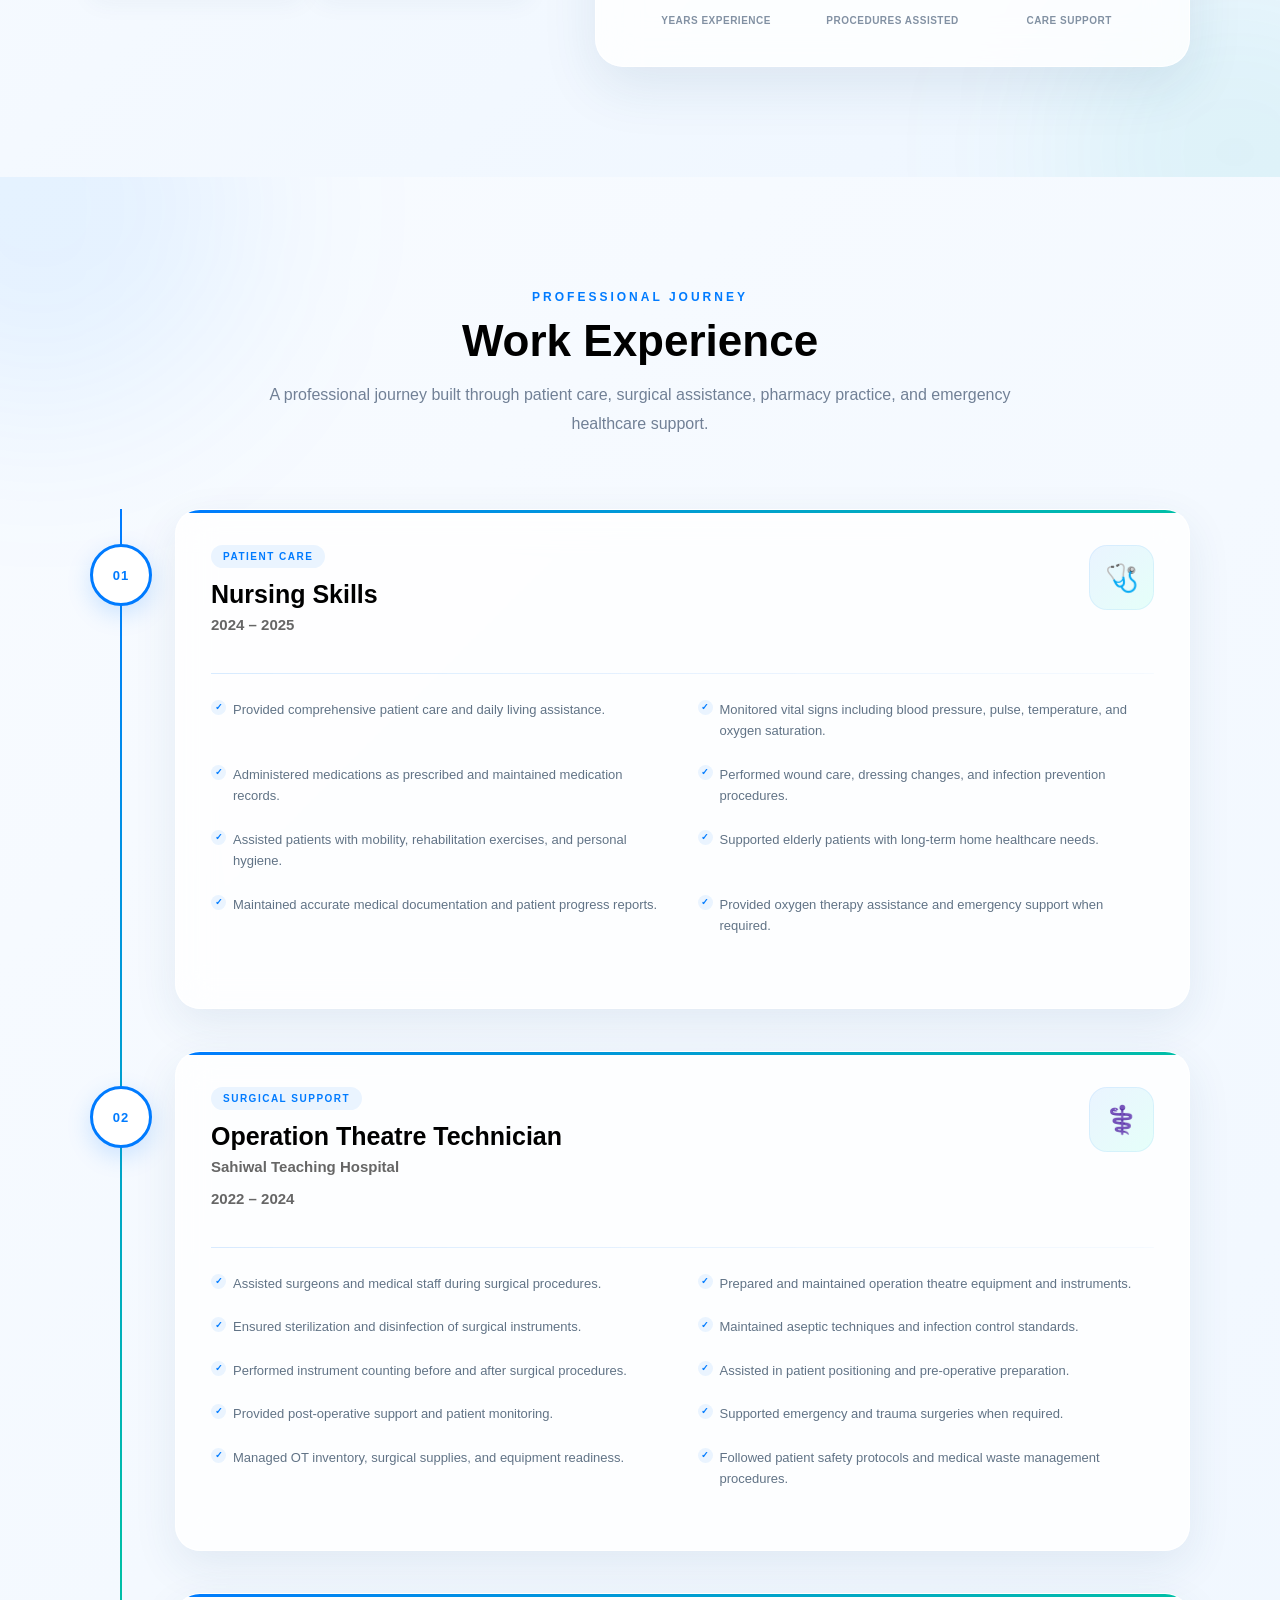
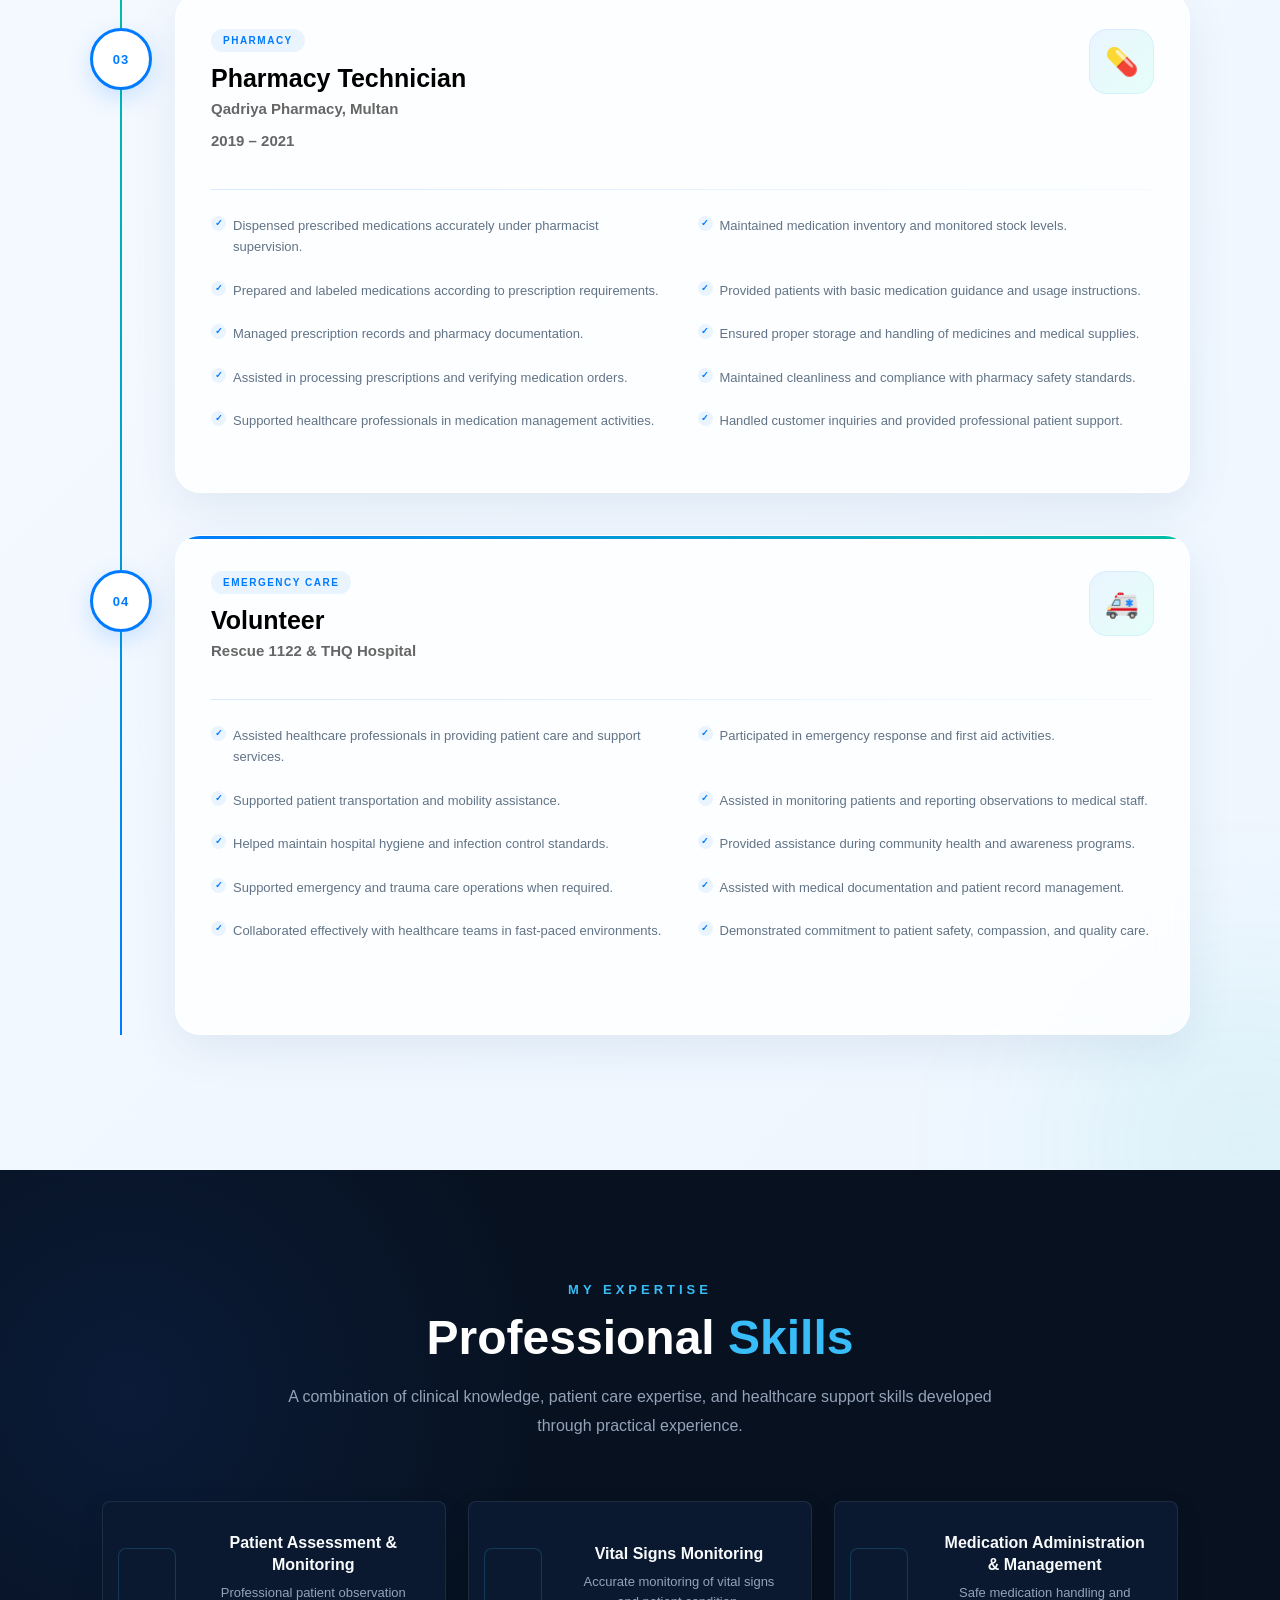
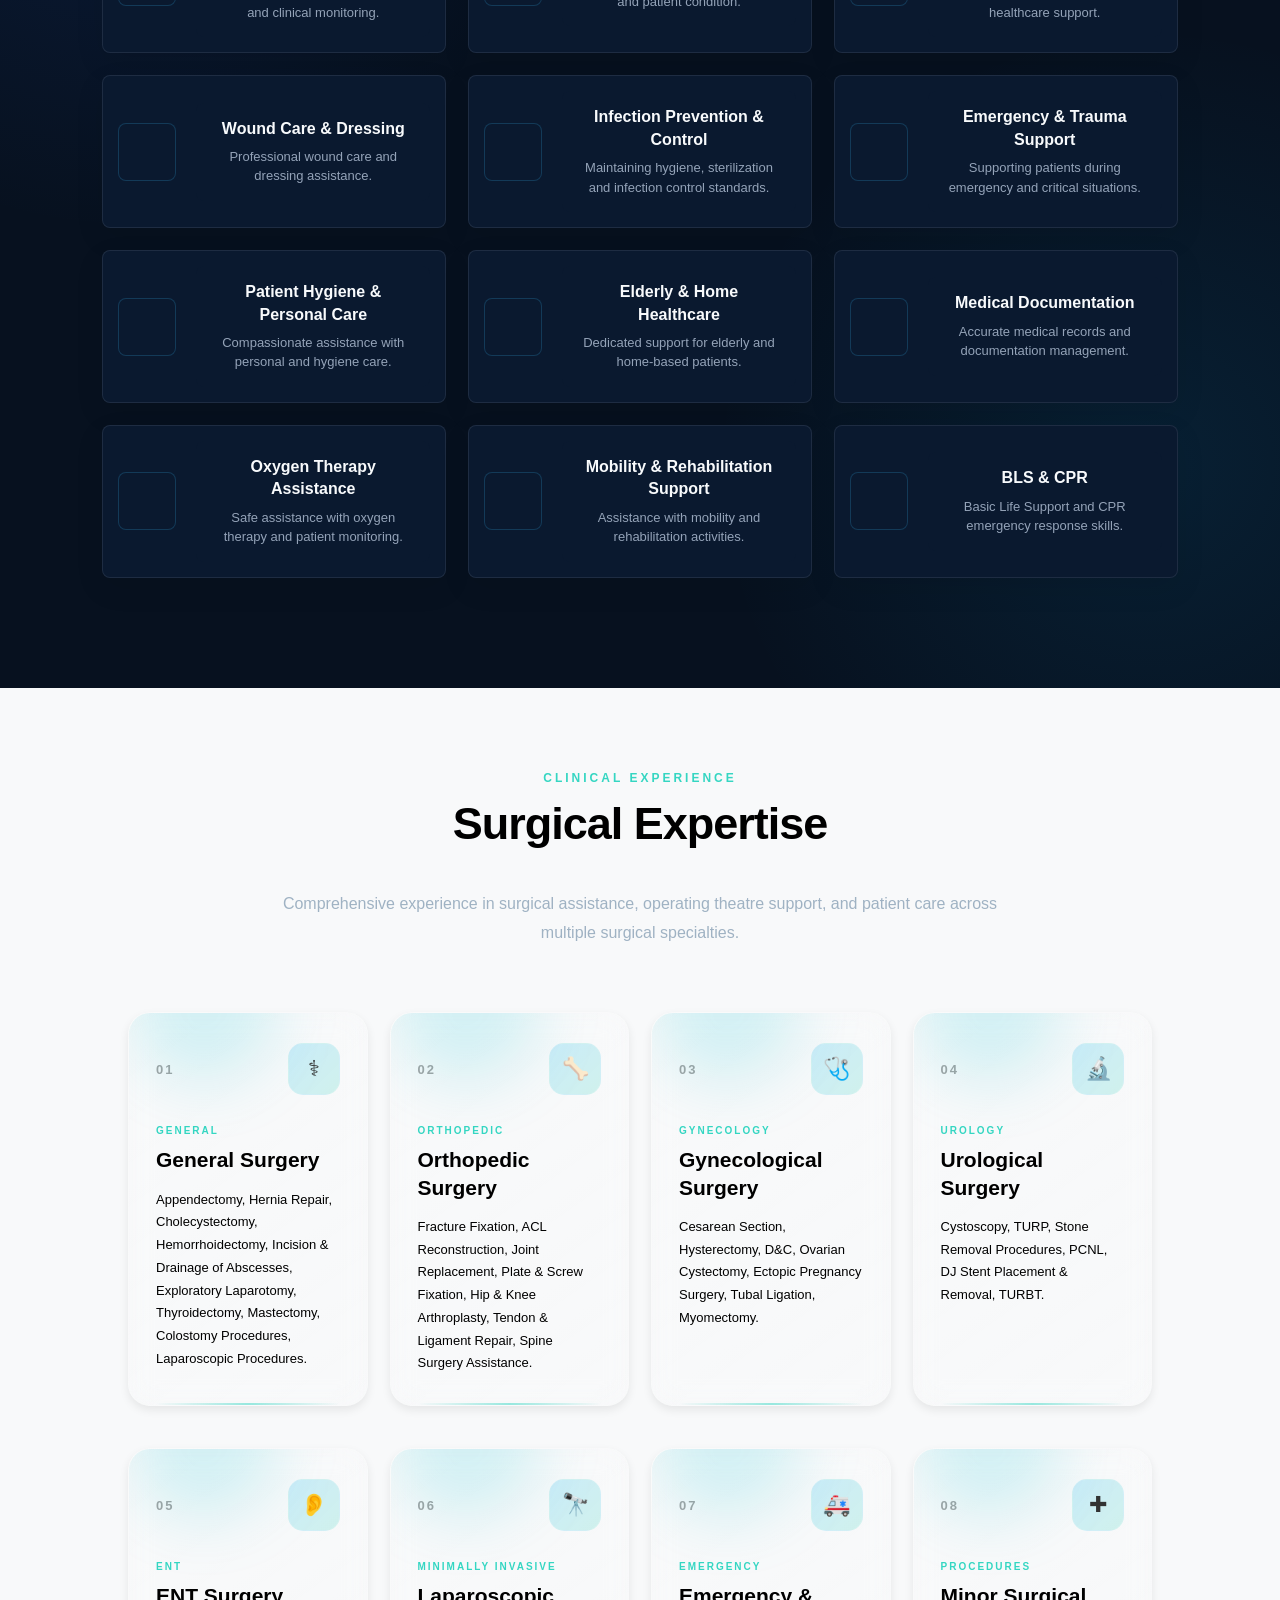
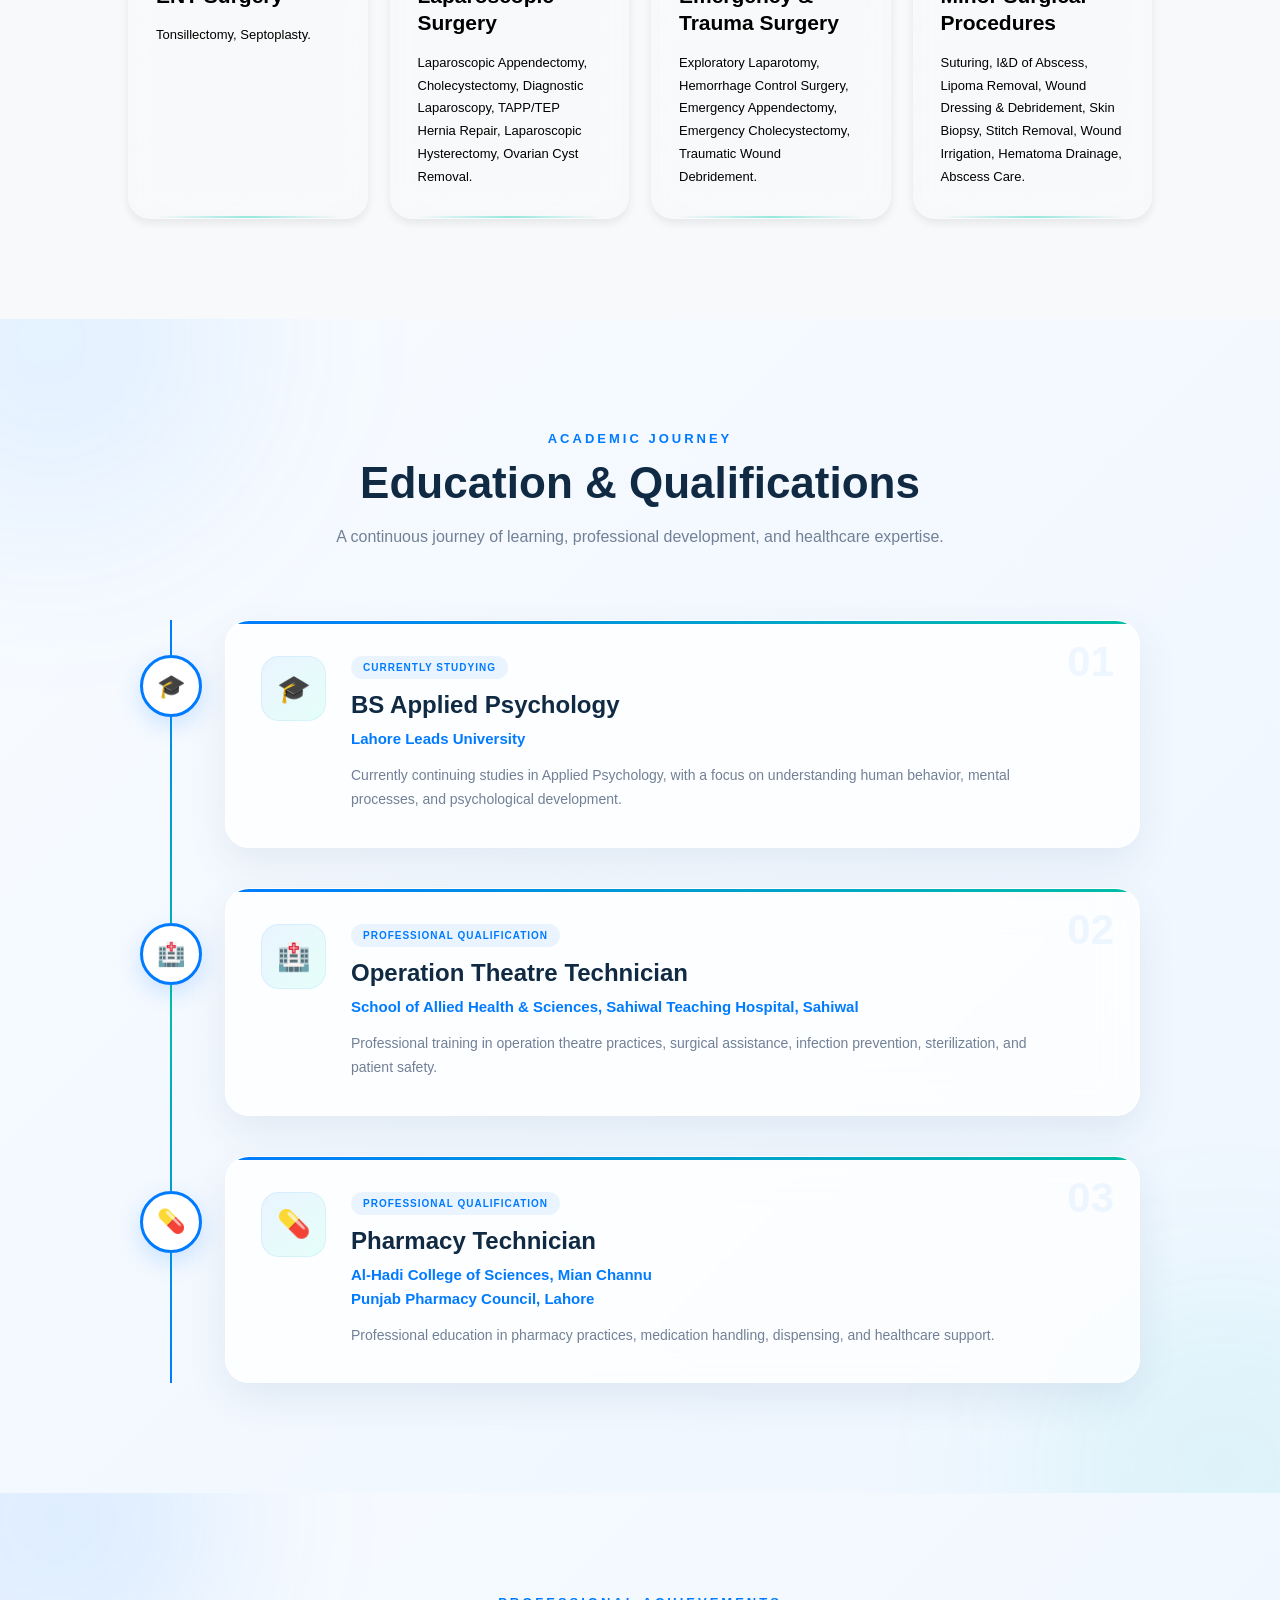
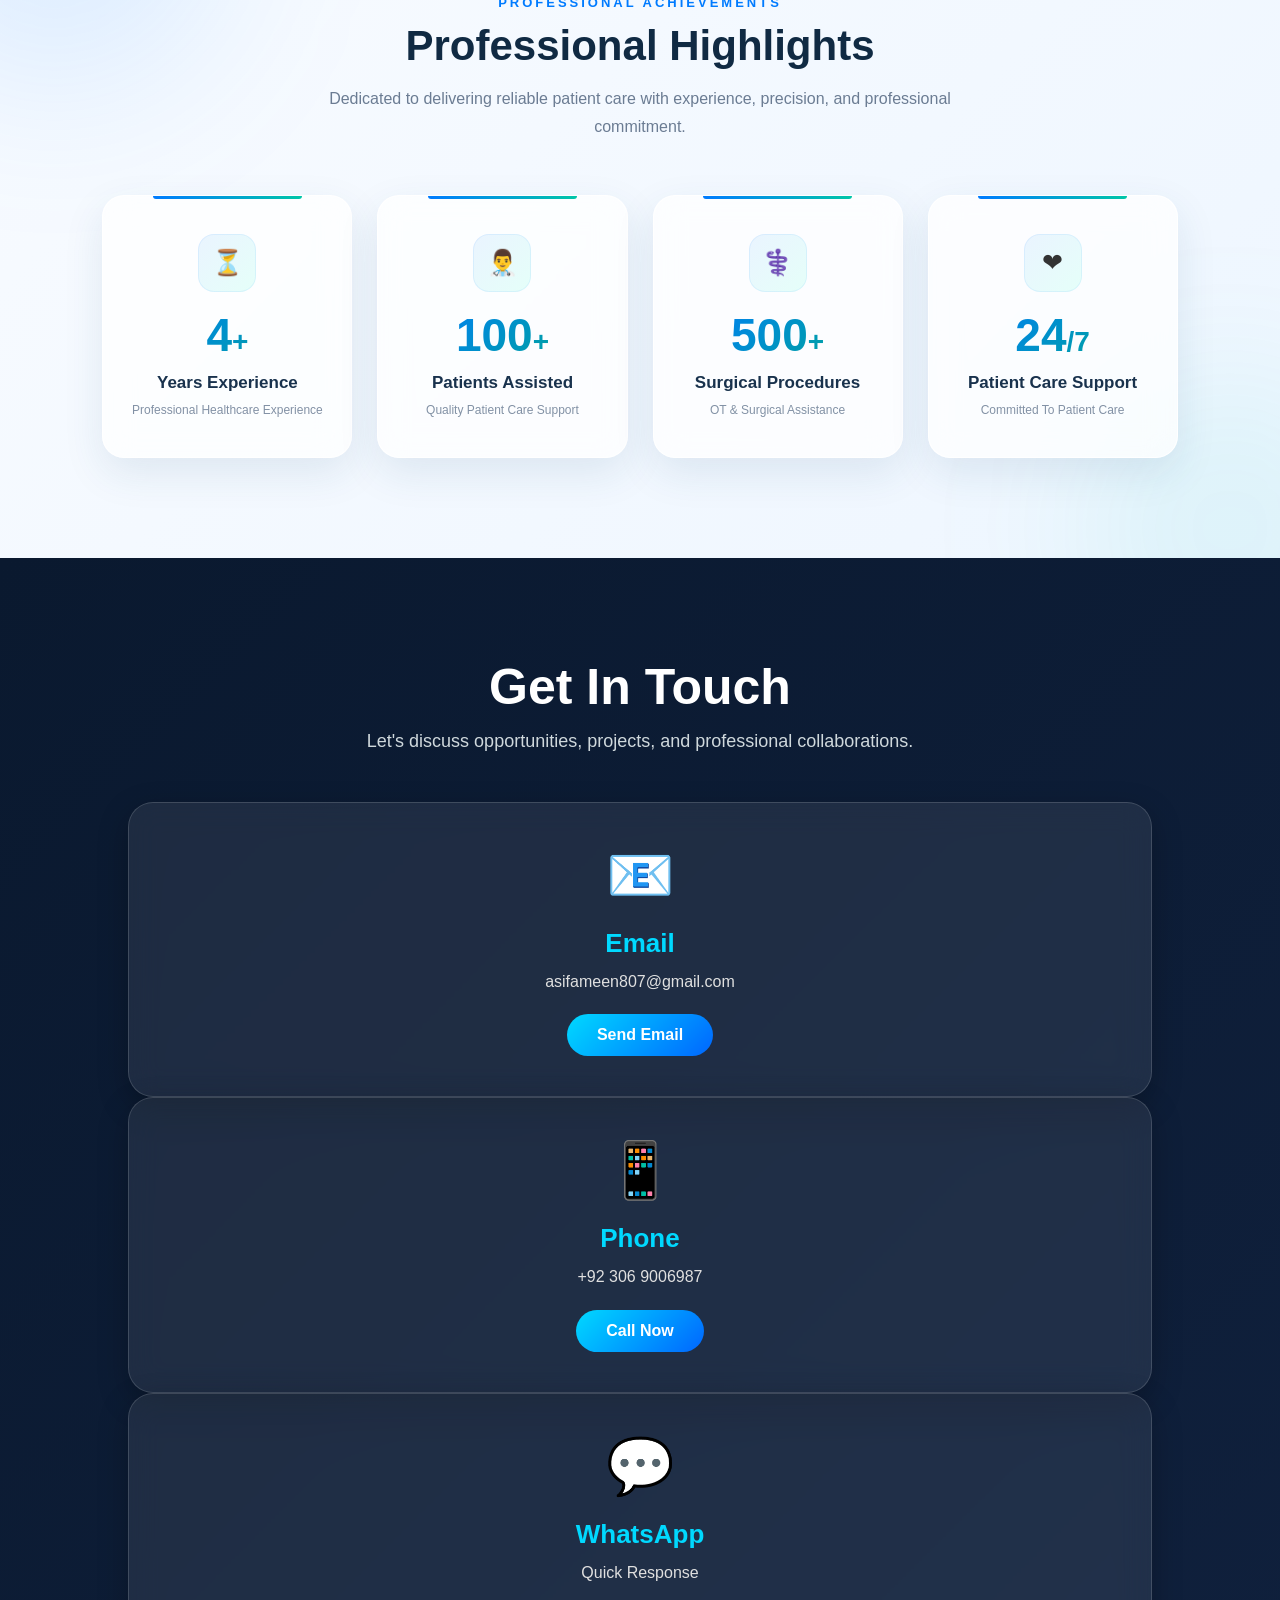
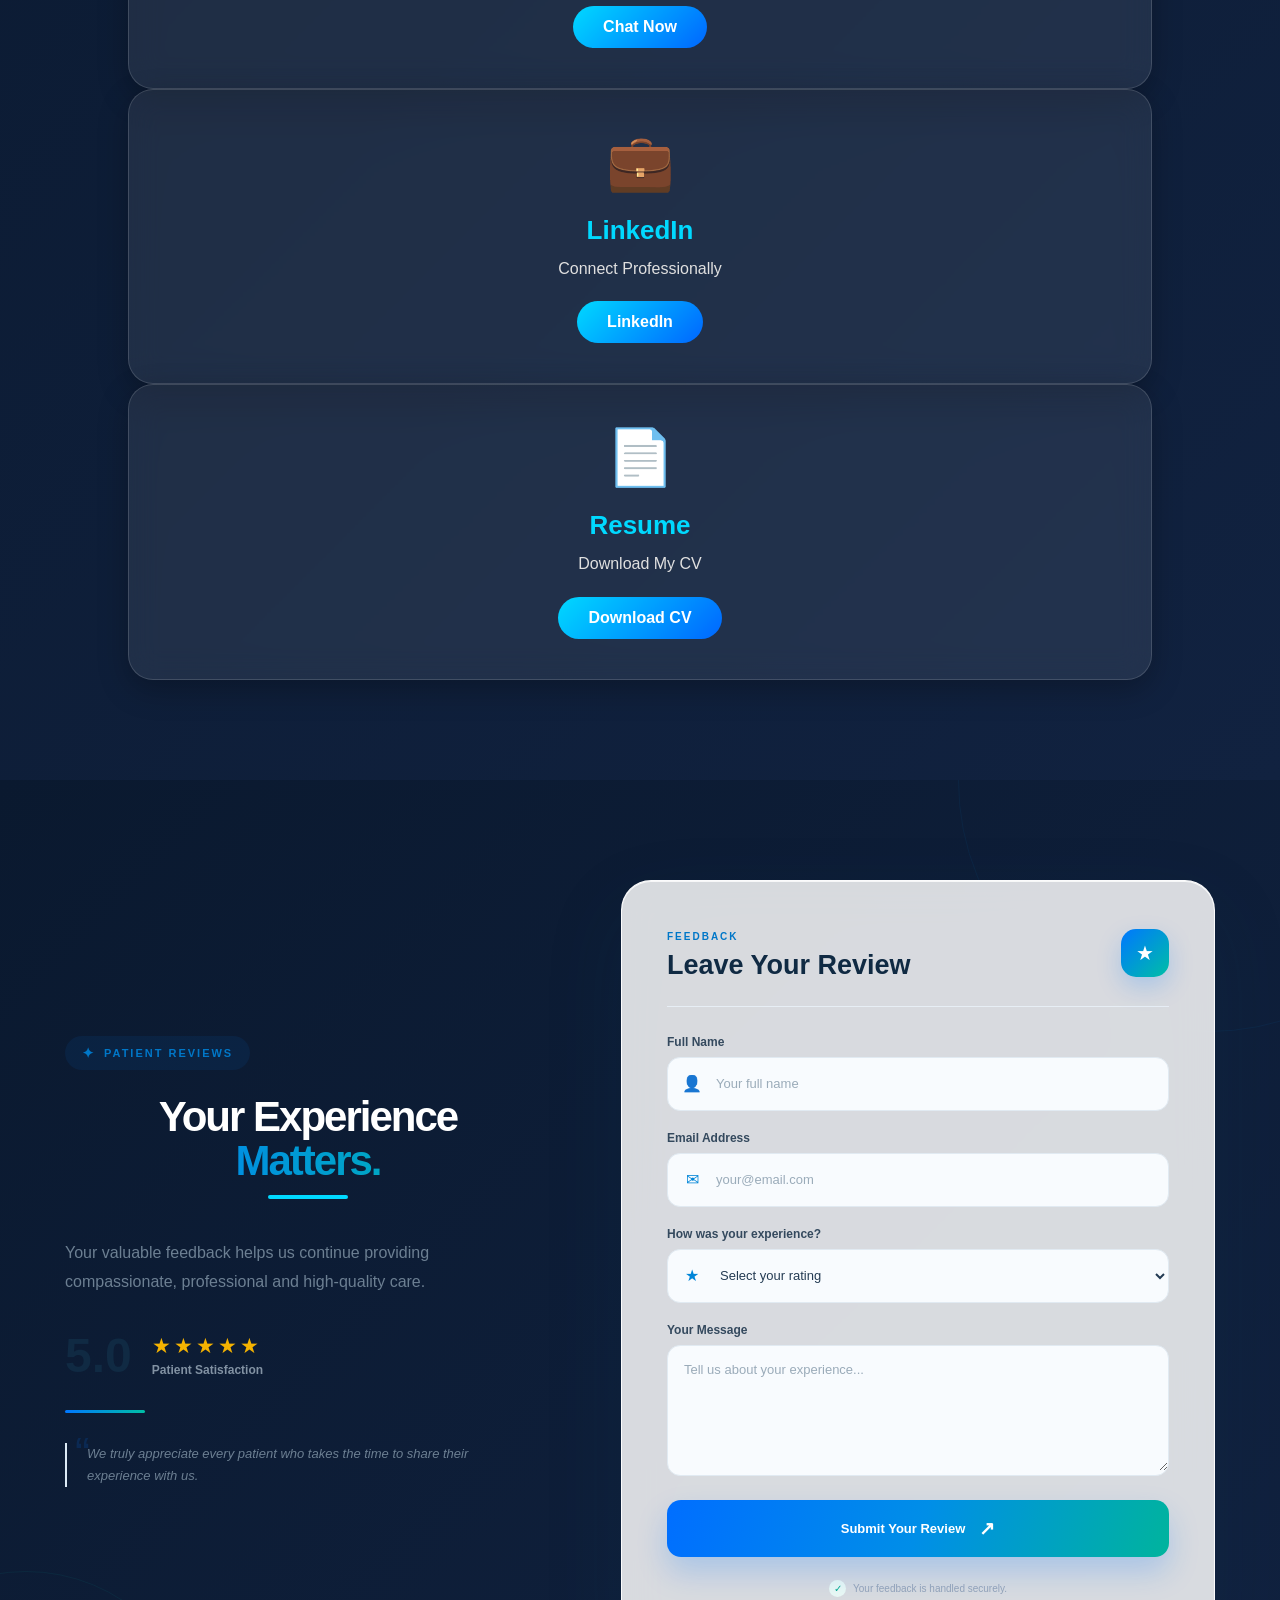
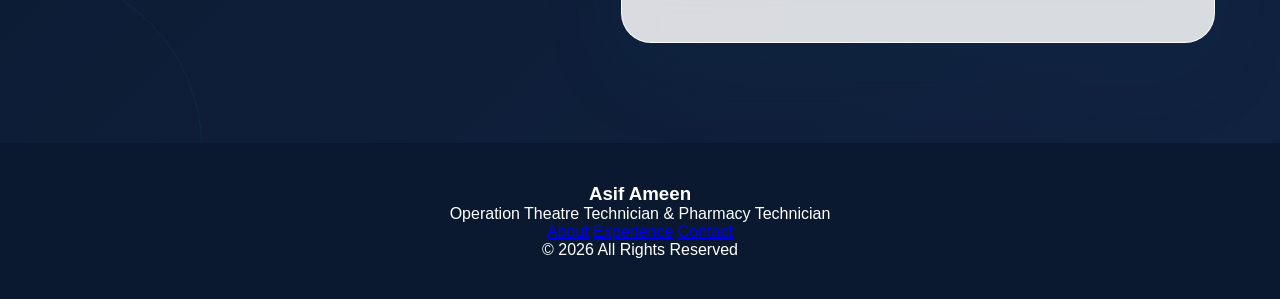
==== commit ea2ac69b: "Add files via upload" ====
--- a/index.html
+++ b/index.html
@@ -7,23 +7,6 @@
 <link rel="stylesheet" href="style.css">
 </head>
 <body>
-
-<nav>
-    <div class="logo">
-   
-    <span>Asif Ameen</span>
-</div>
-
-    <ul>
-        <li><a href="#about">About</a></li>
-        <li><a href="#experience">Experience</a></li>
-        <li><a href="#skills">Skills</a></li>
-        <li><a href="#surgical-expertise">Surgical Expertise</a></li>
-        <li><a href="#education">Education</a></li>
-        <li><a href="#contact">Contact</a></li>
-    </ul>
-</nav>
-
 <header class="hero">
   <section class="premium-hero">
 
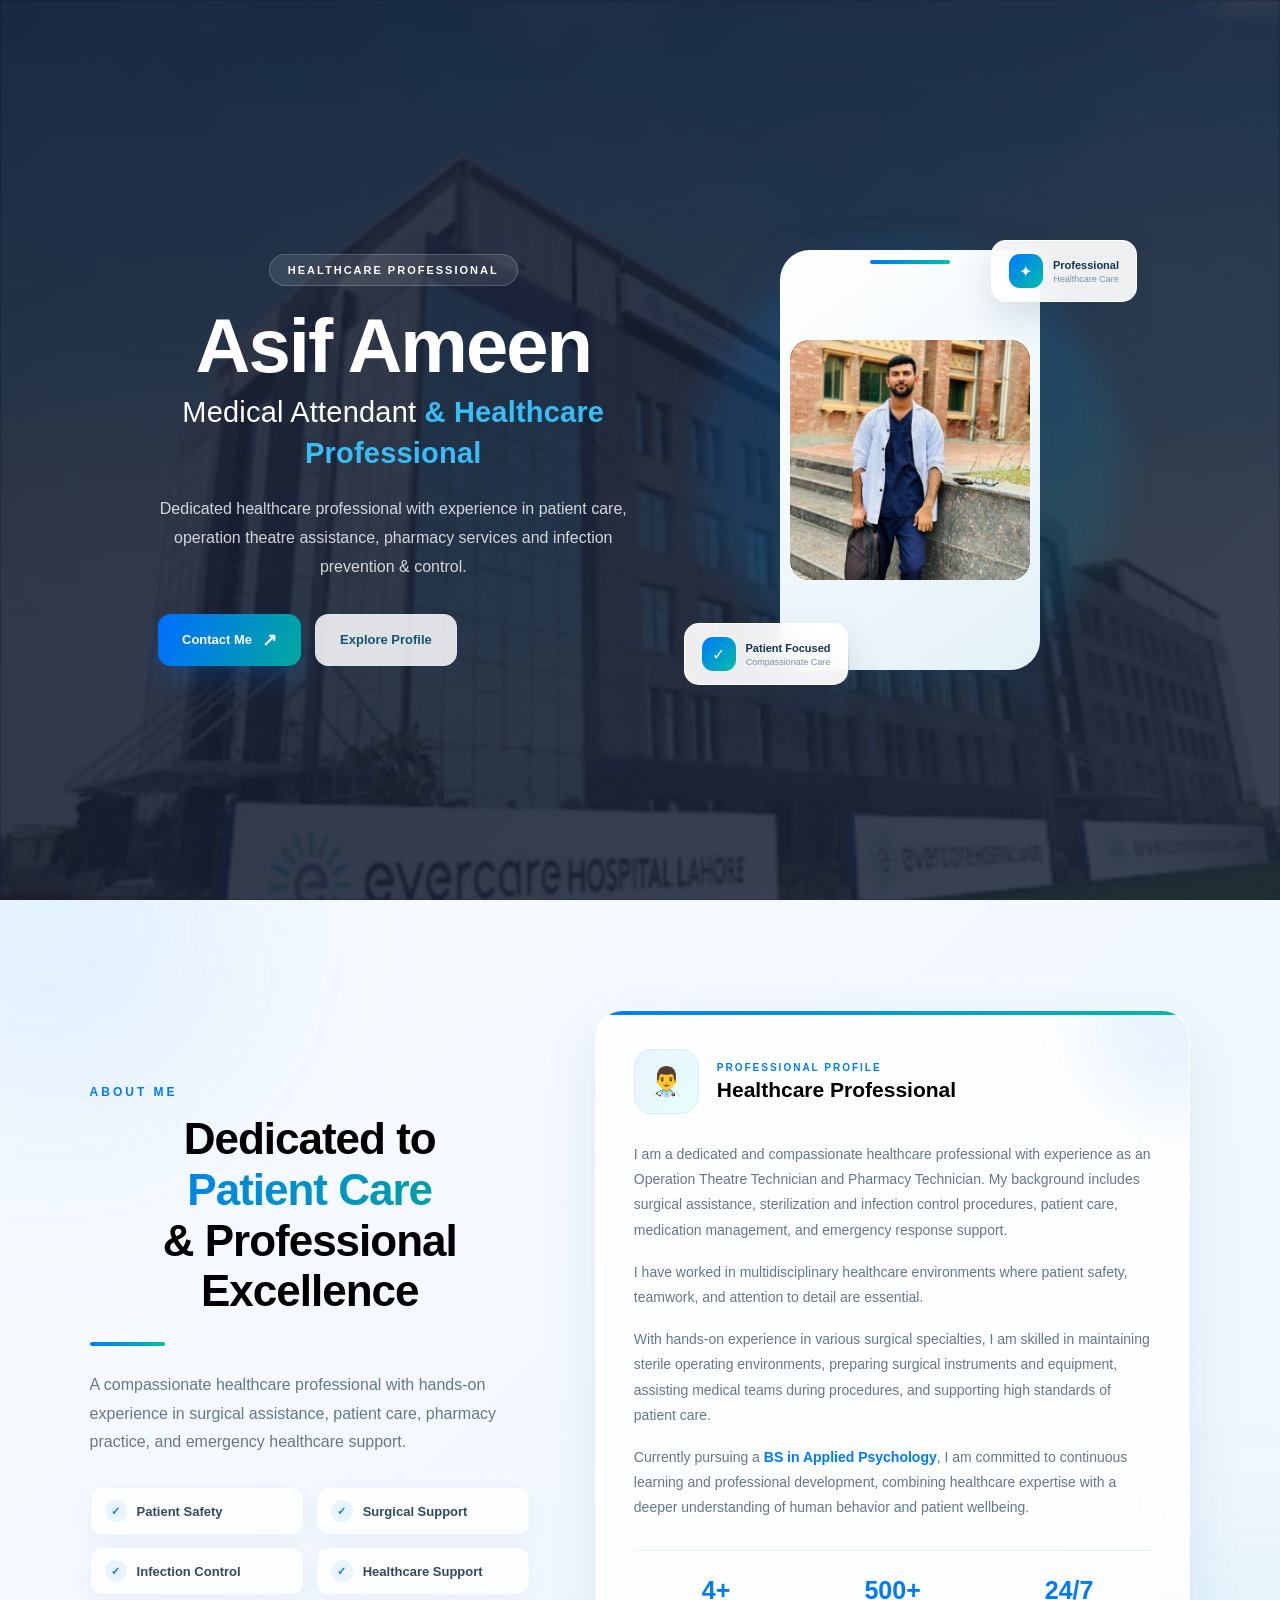
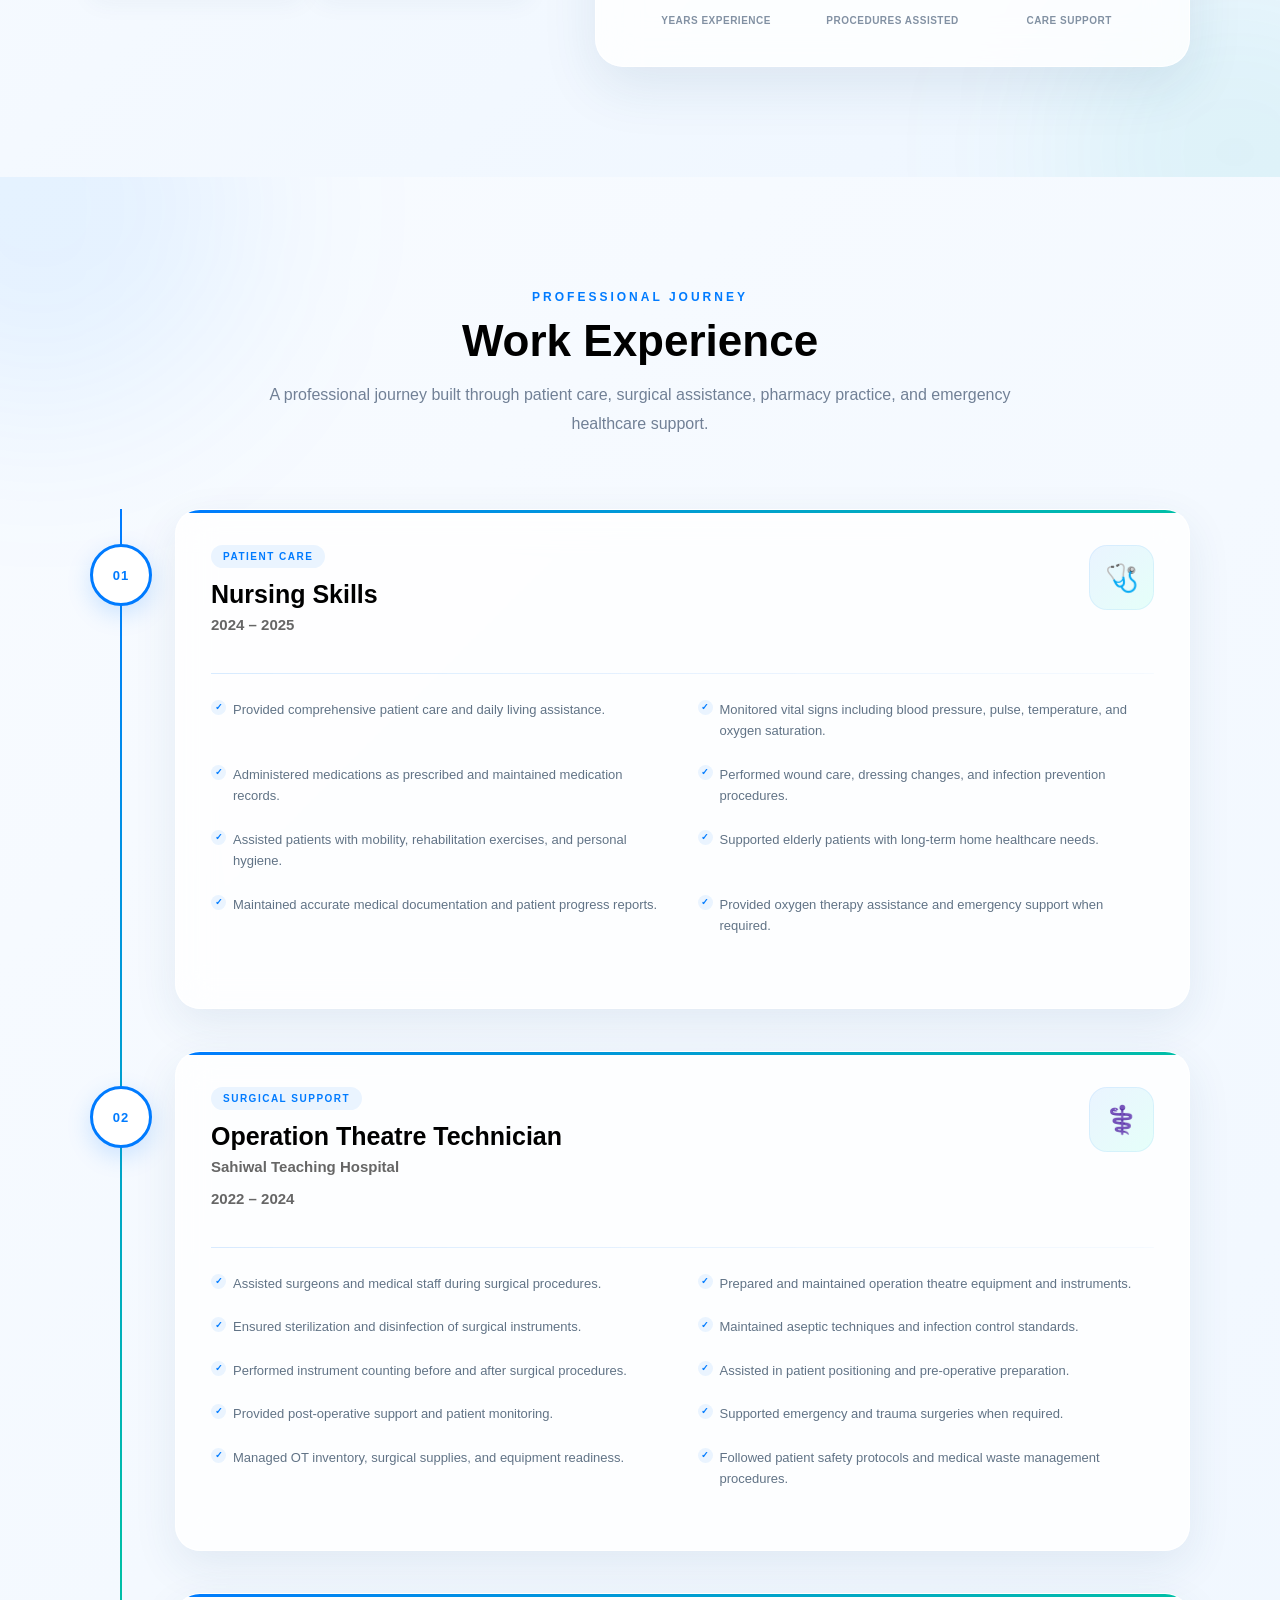
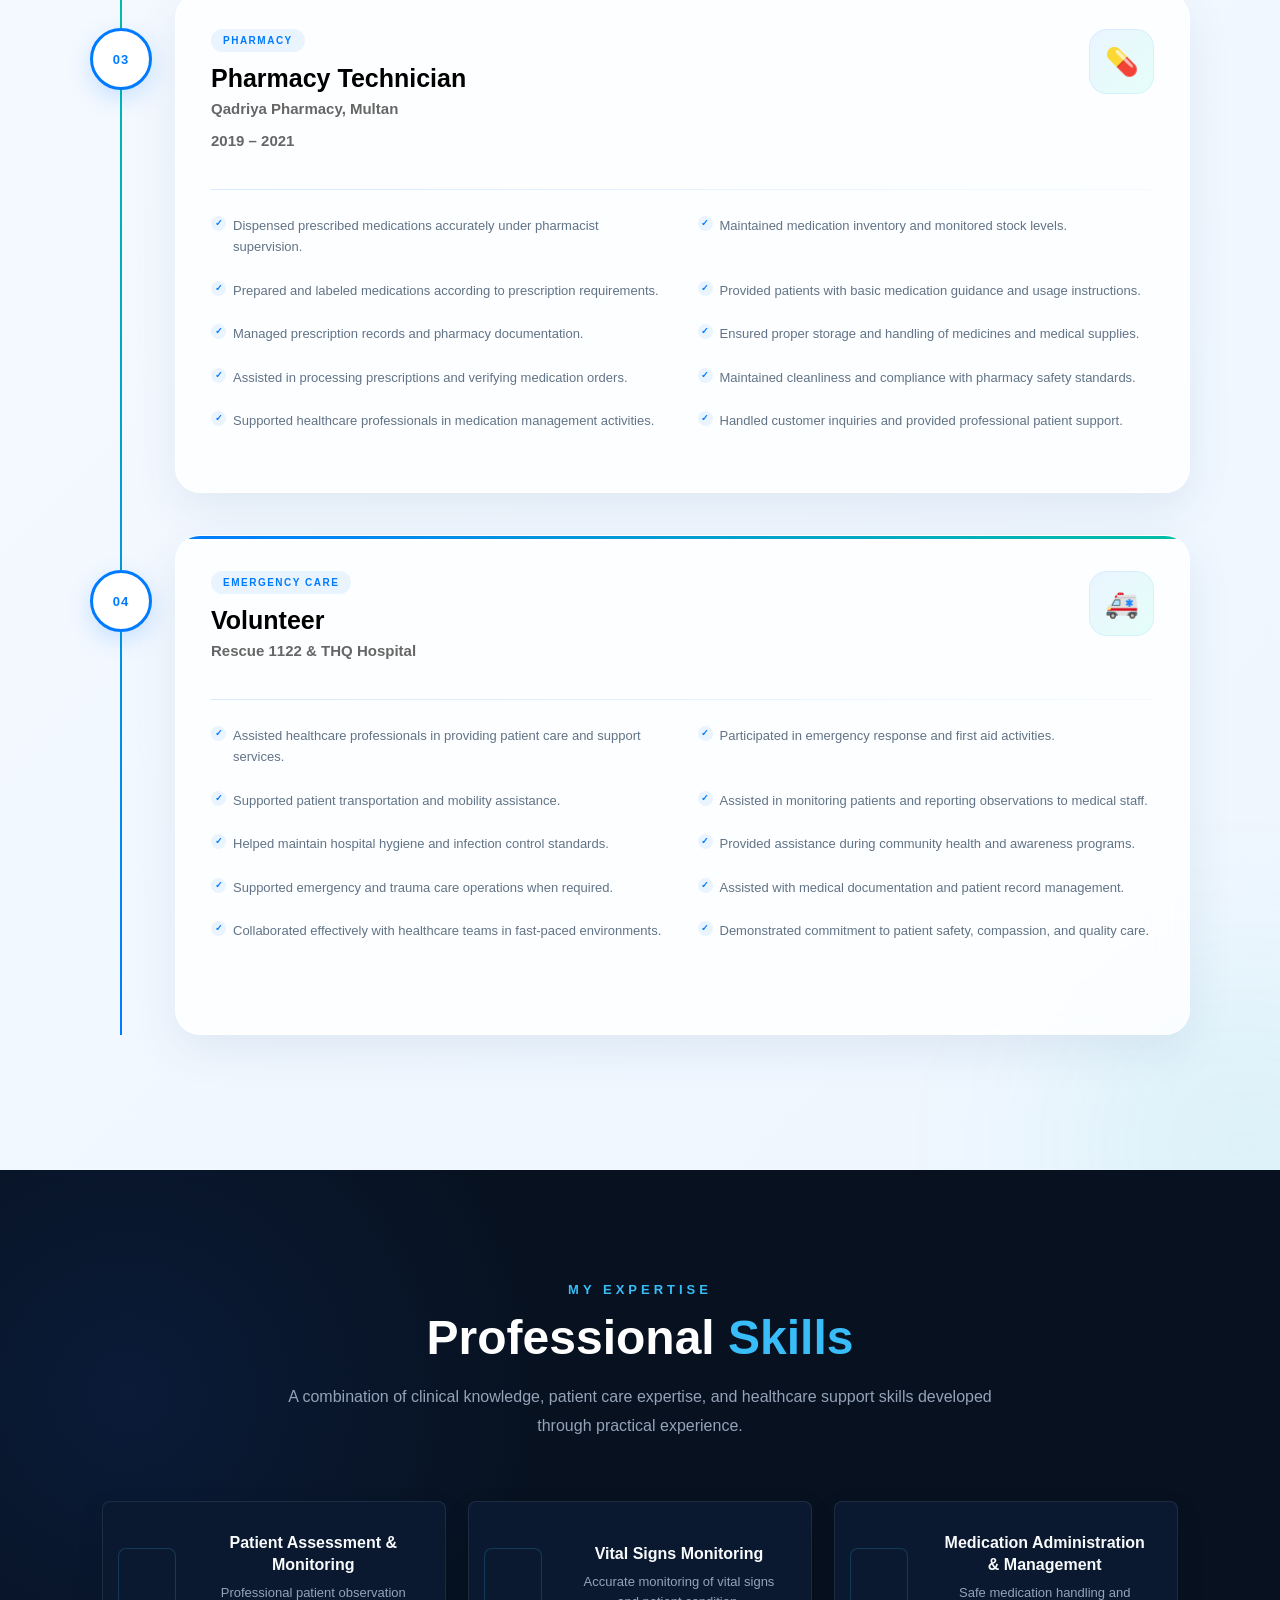
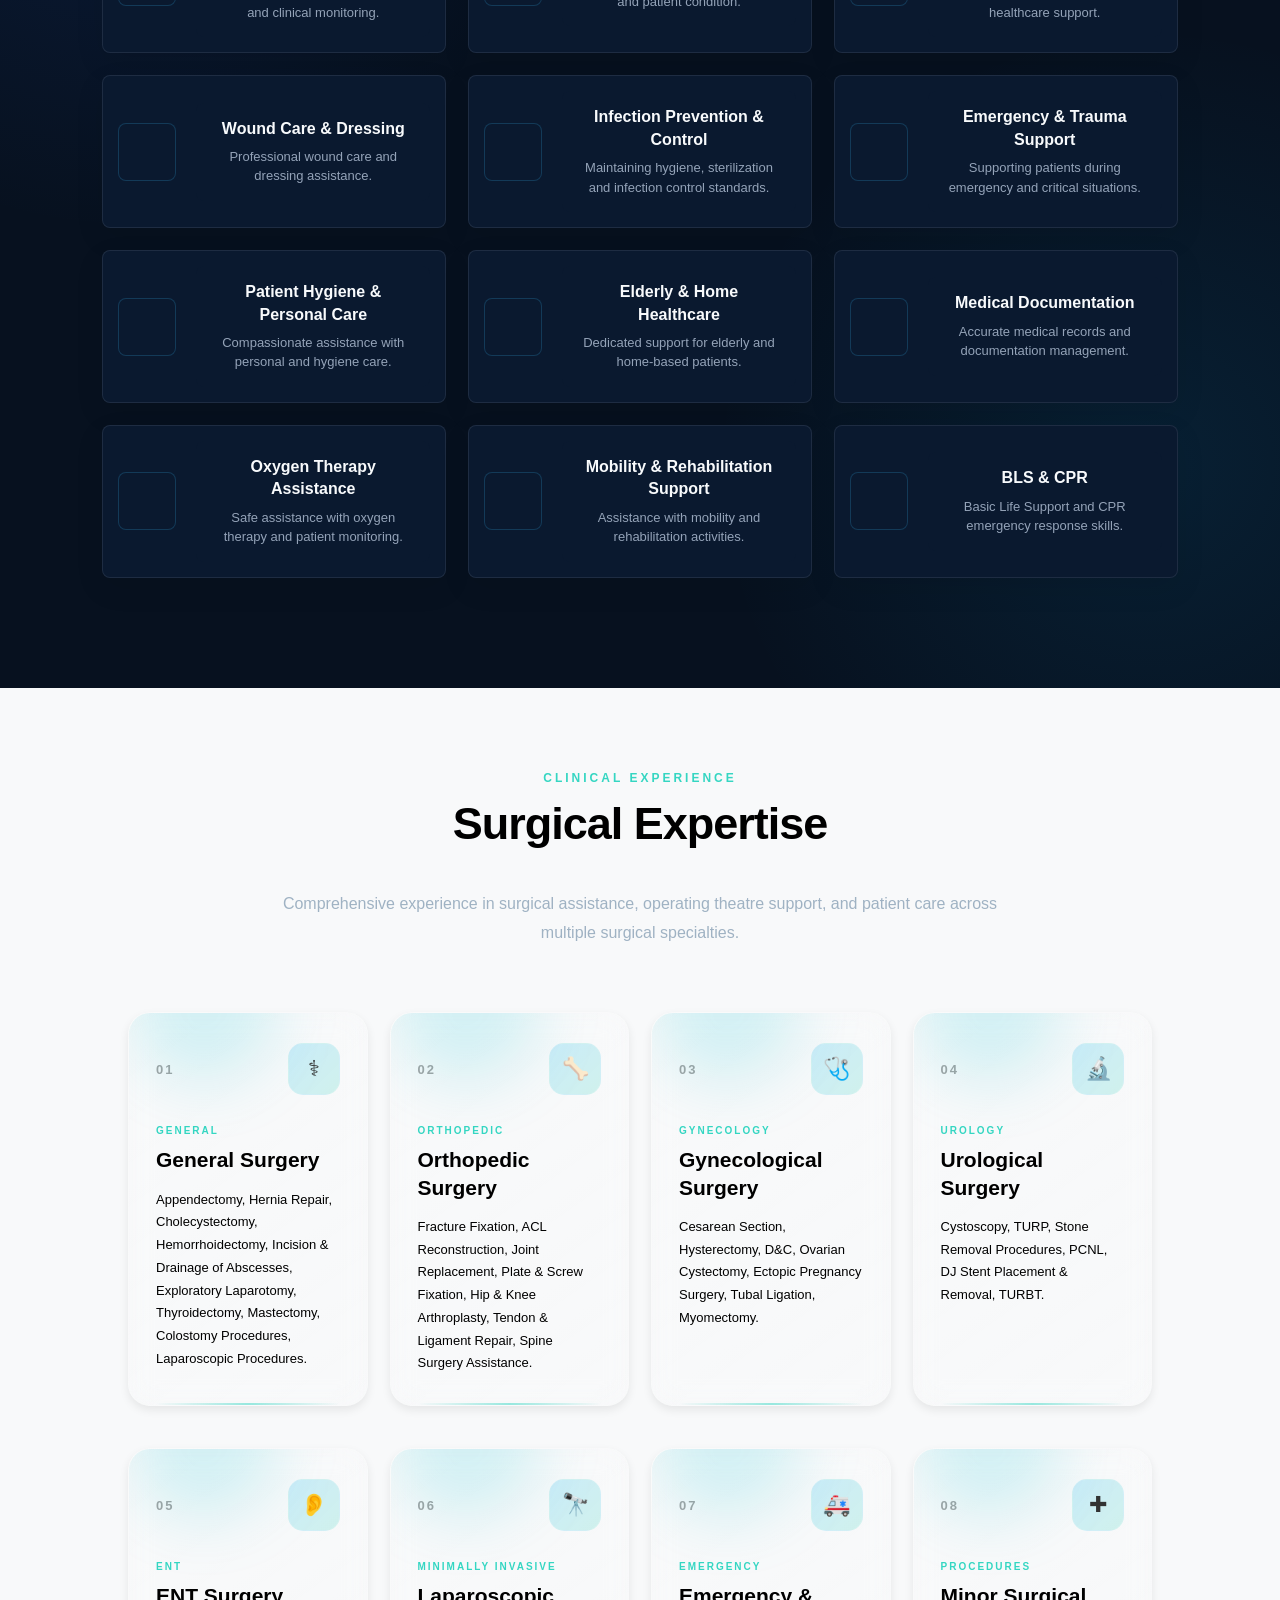
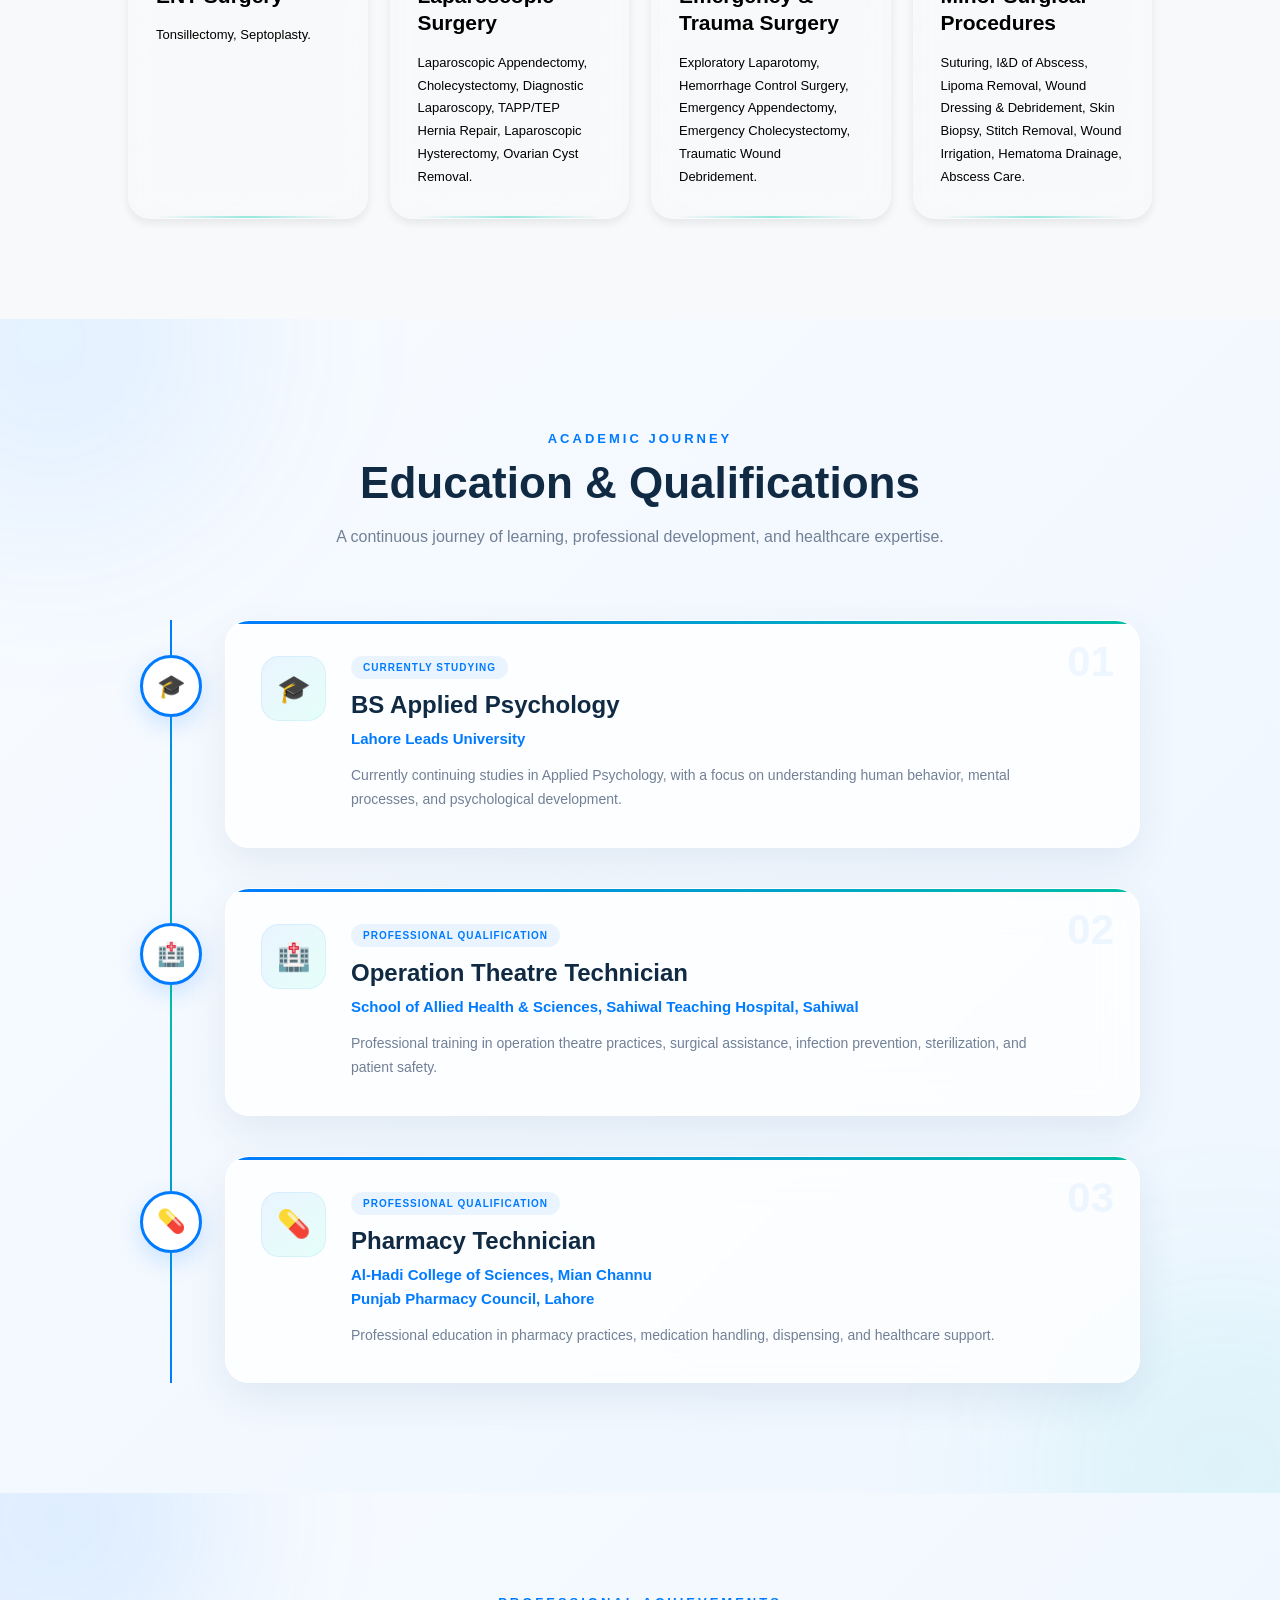
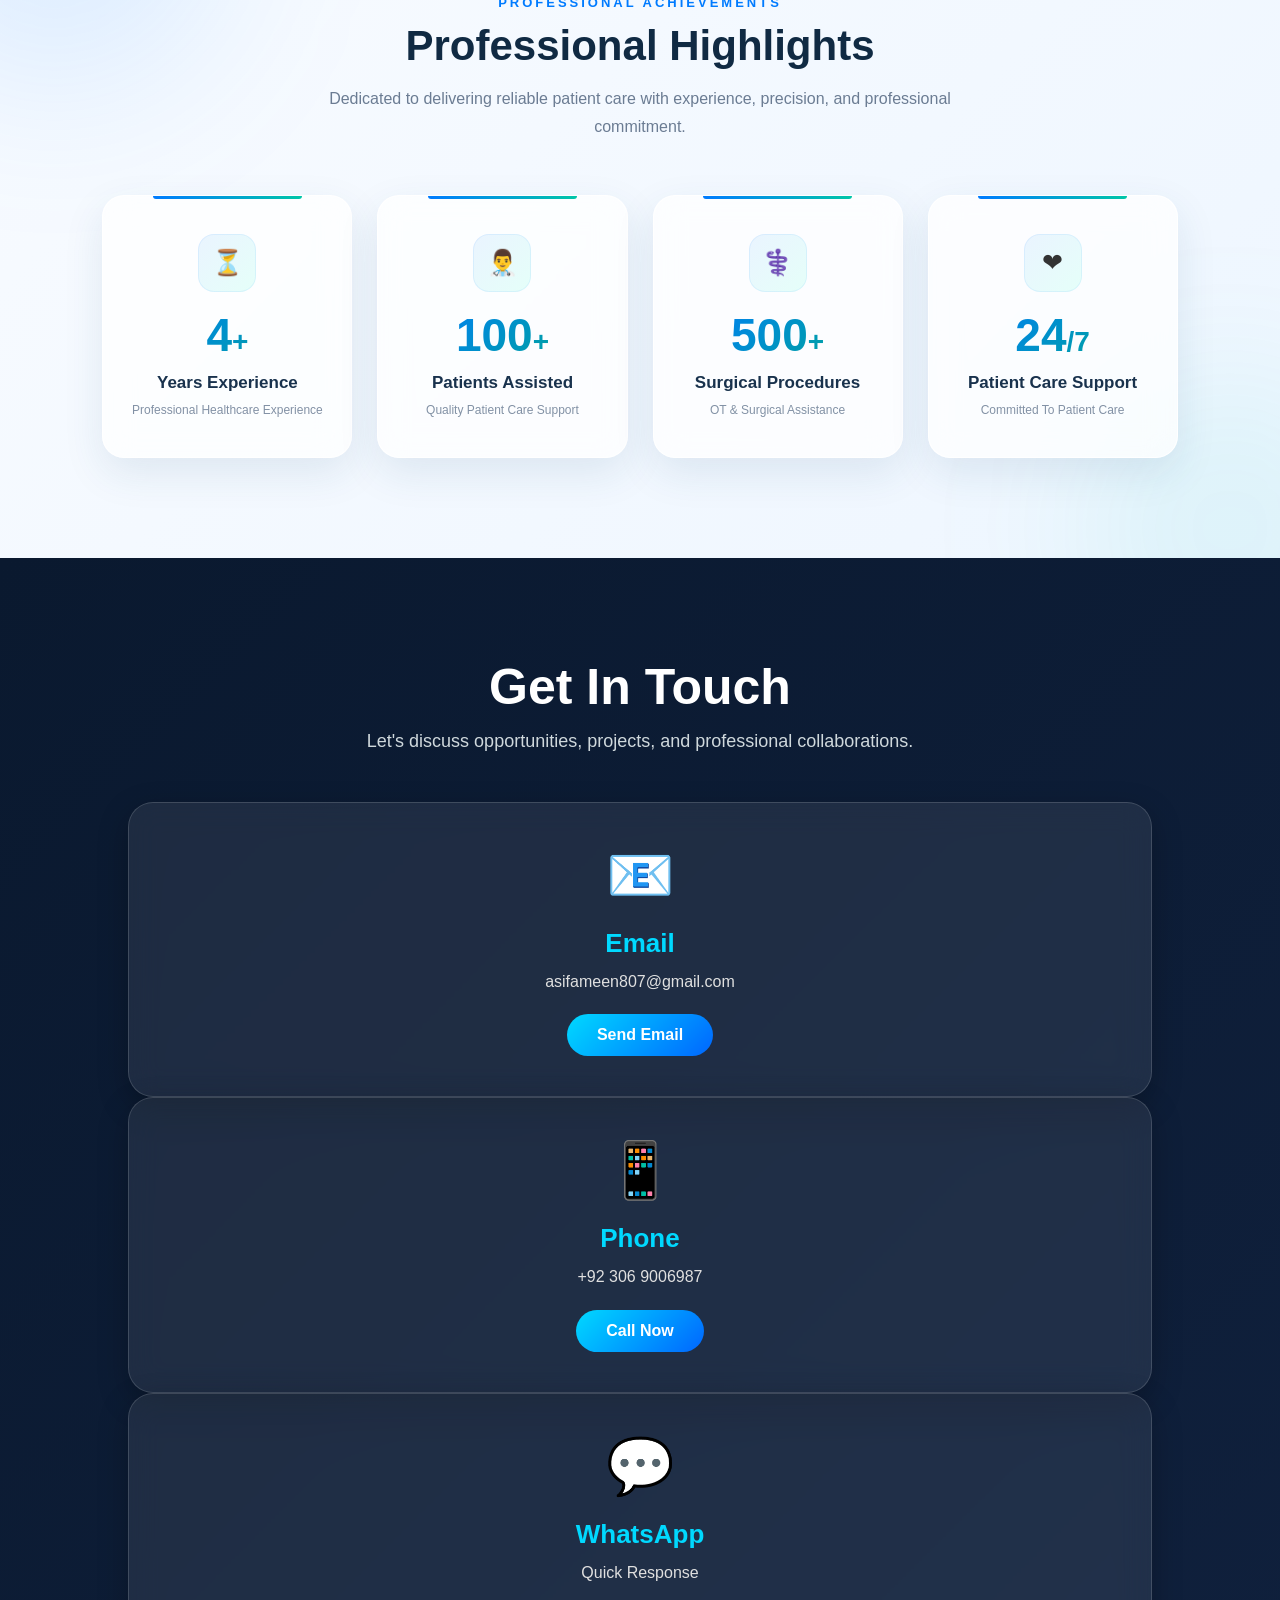
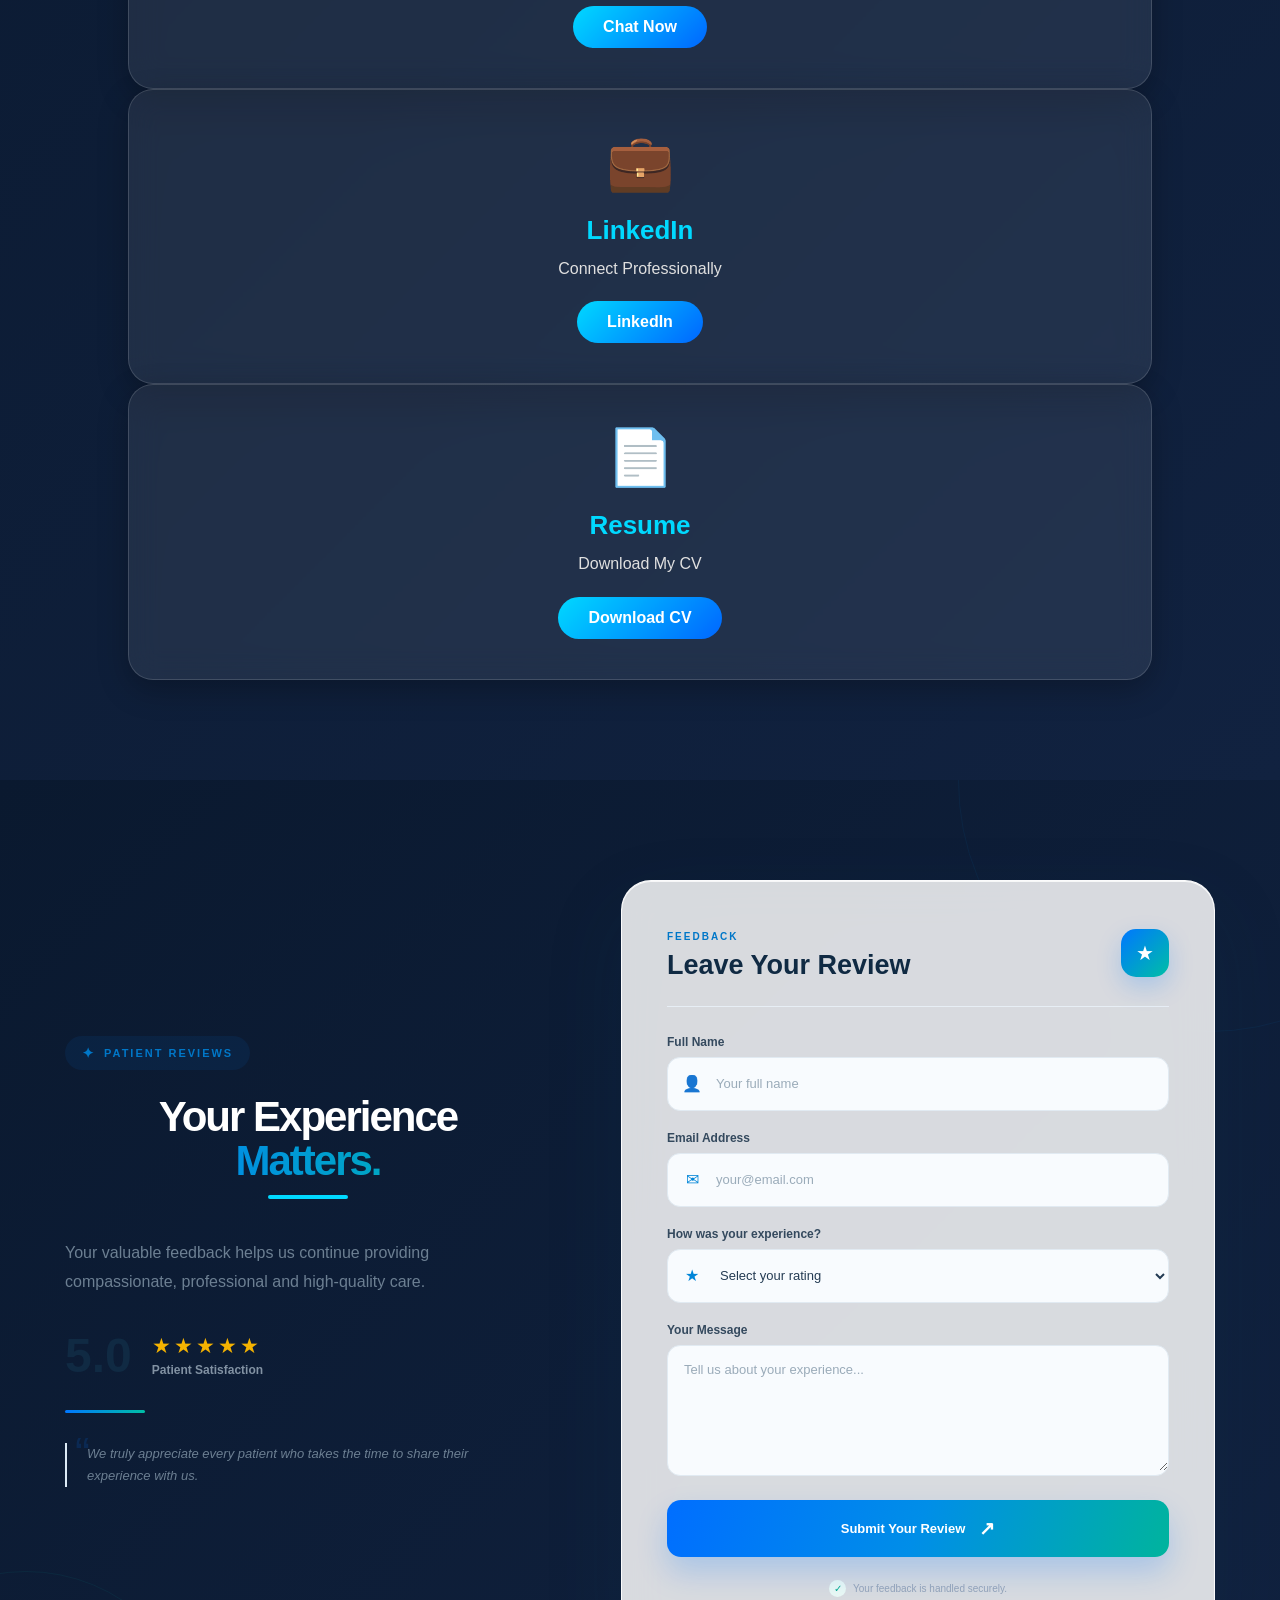
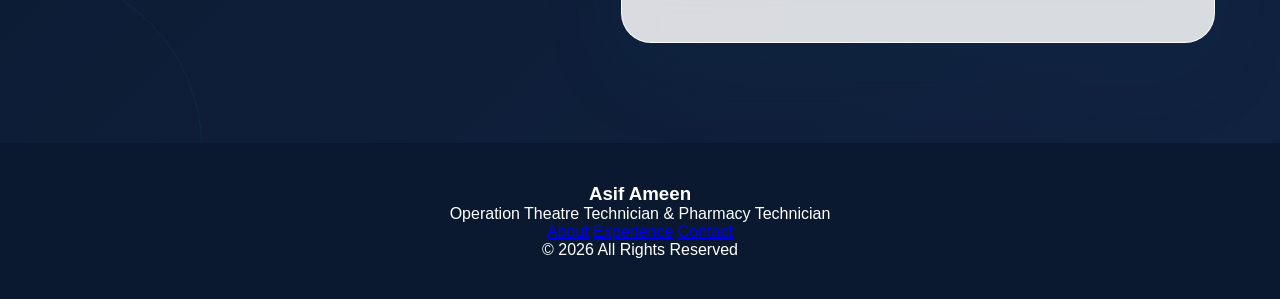
==== commit 3e2a843c: "Add files via upload" ====
--- a/index.html
+++ b/index.html
@@ -40,29 +40,6 @@
                 <a href="#about" class="hero-btn secondary-btn">
                     Explore Profile
                 </a>
-
-            </div>
-
-            <div class="hero-stats">
-
-                <div class="hero-stat">
-                    <strong>01+</strong>
-                    <span>Year Experience</span>
-                </div>
-
-                <div class="stat-line"></div>
-
-                <div class="hero-stat">
-                    <strong>24/7</strong>
-                    <span>Patient Care</span>
-                </div>
-
-                <div class="stat-line"></div>
-
-                <div class="hero-stat">
-                    <strong>100%</strong>
-                    <span>Professional</span>
-                </div>
 
             </div>
 
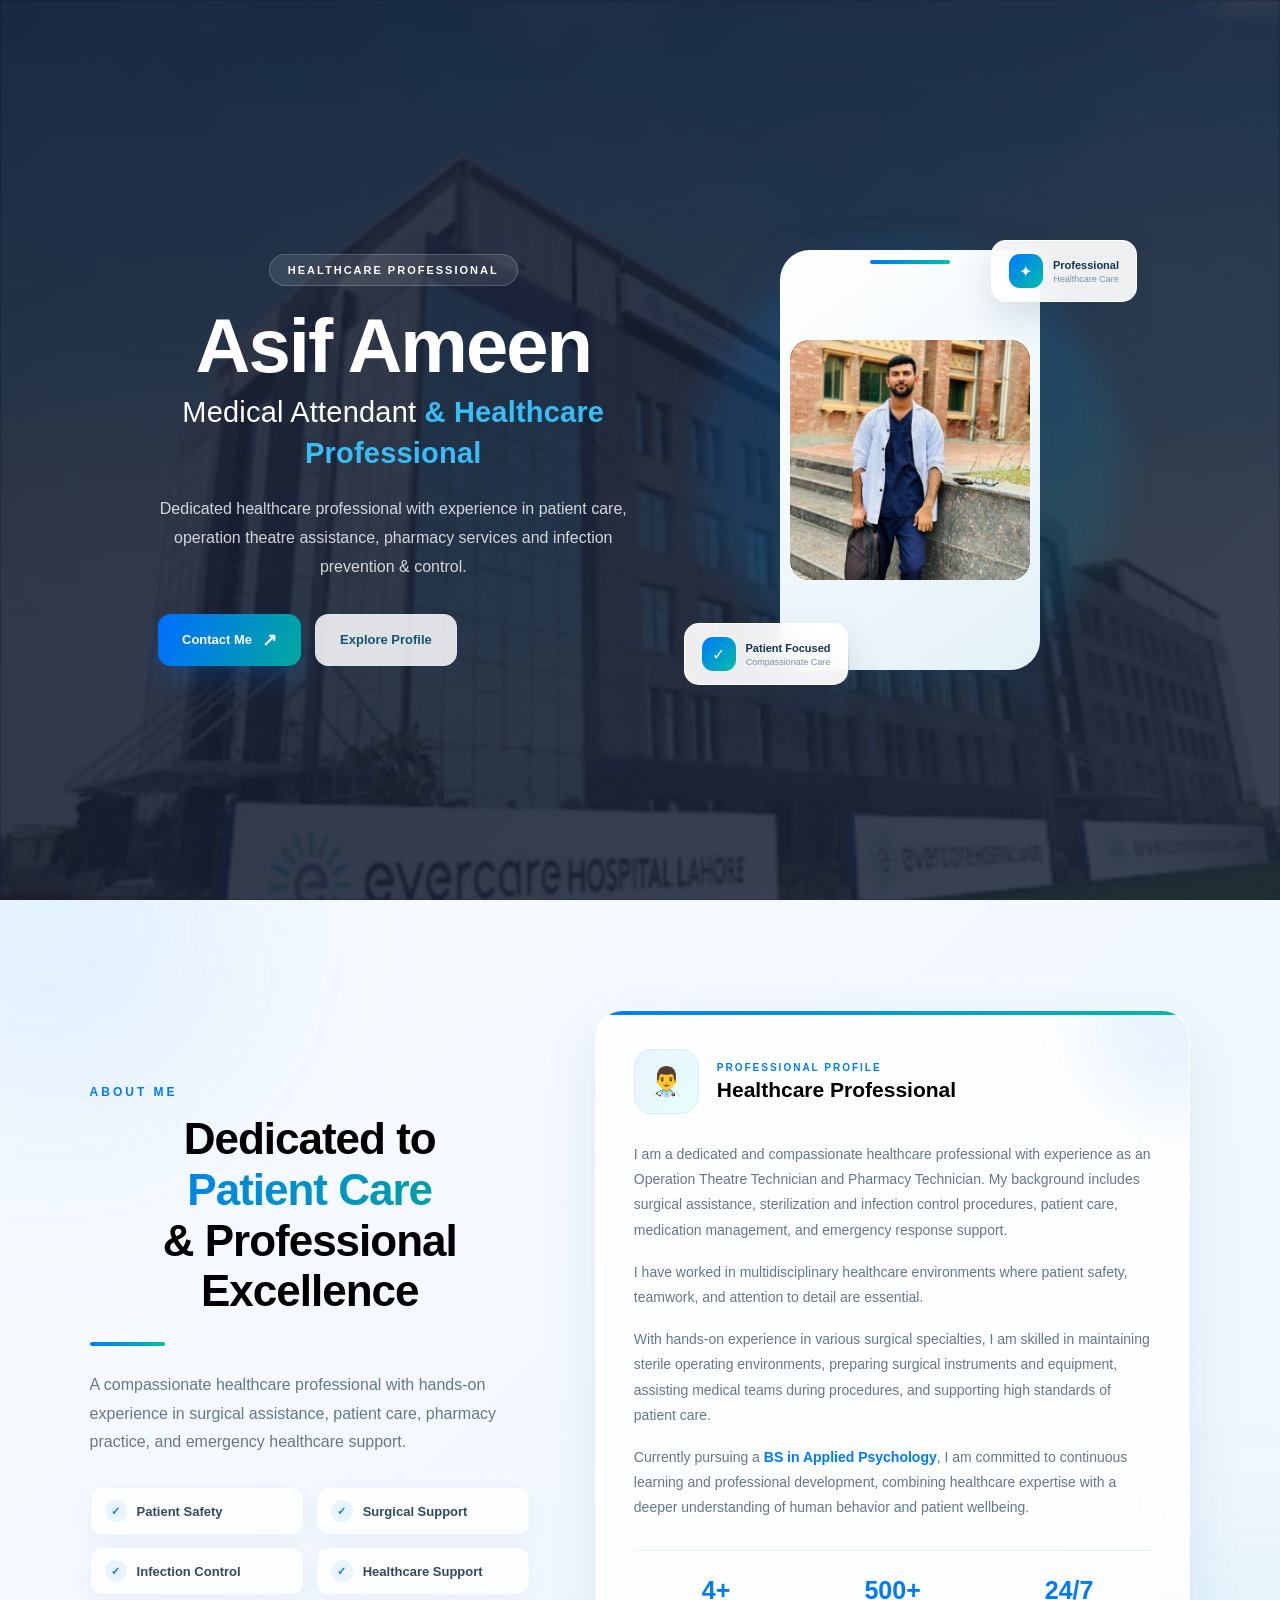
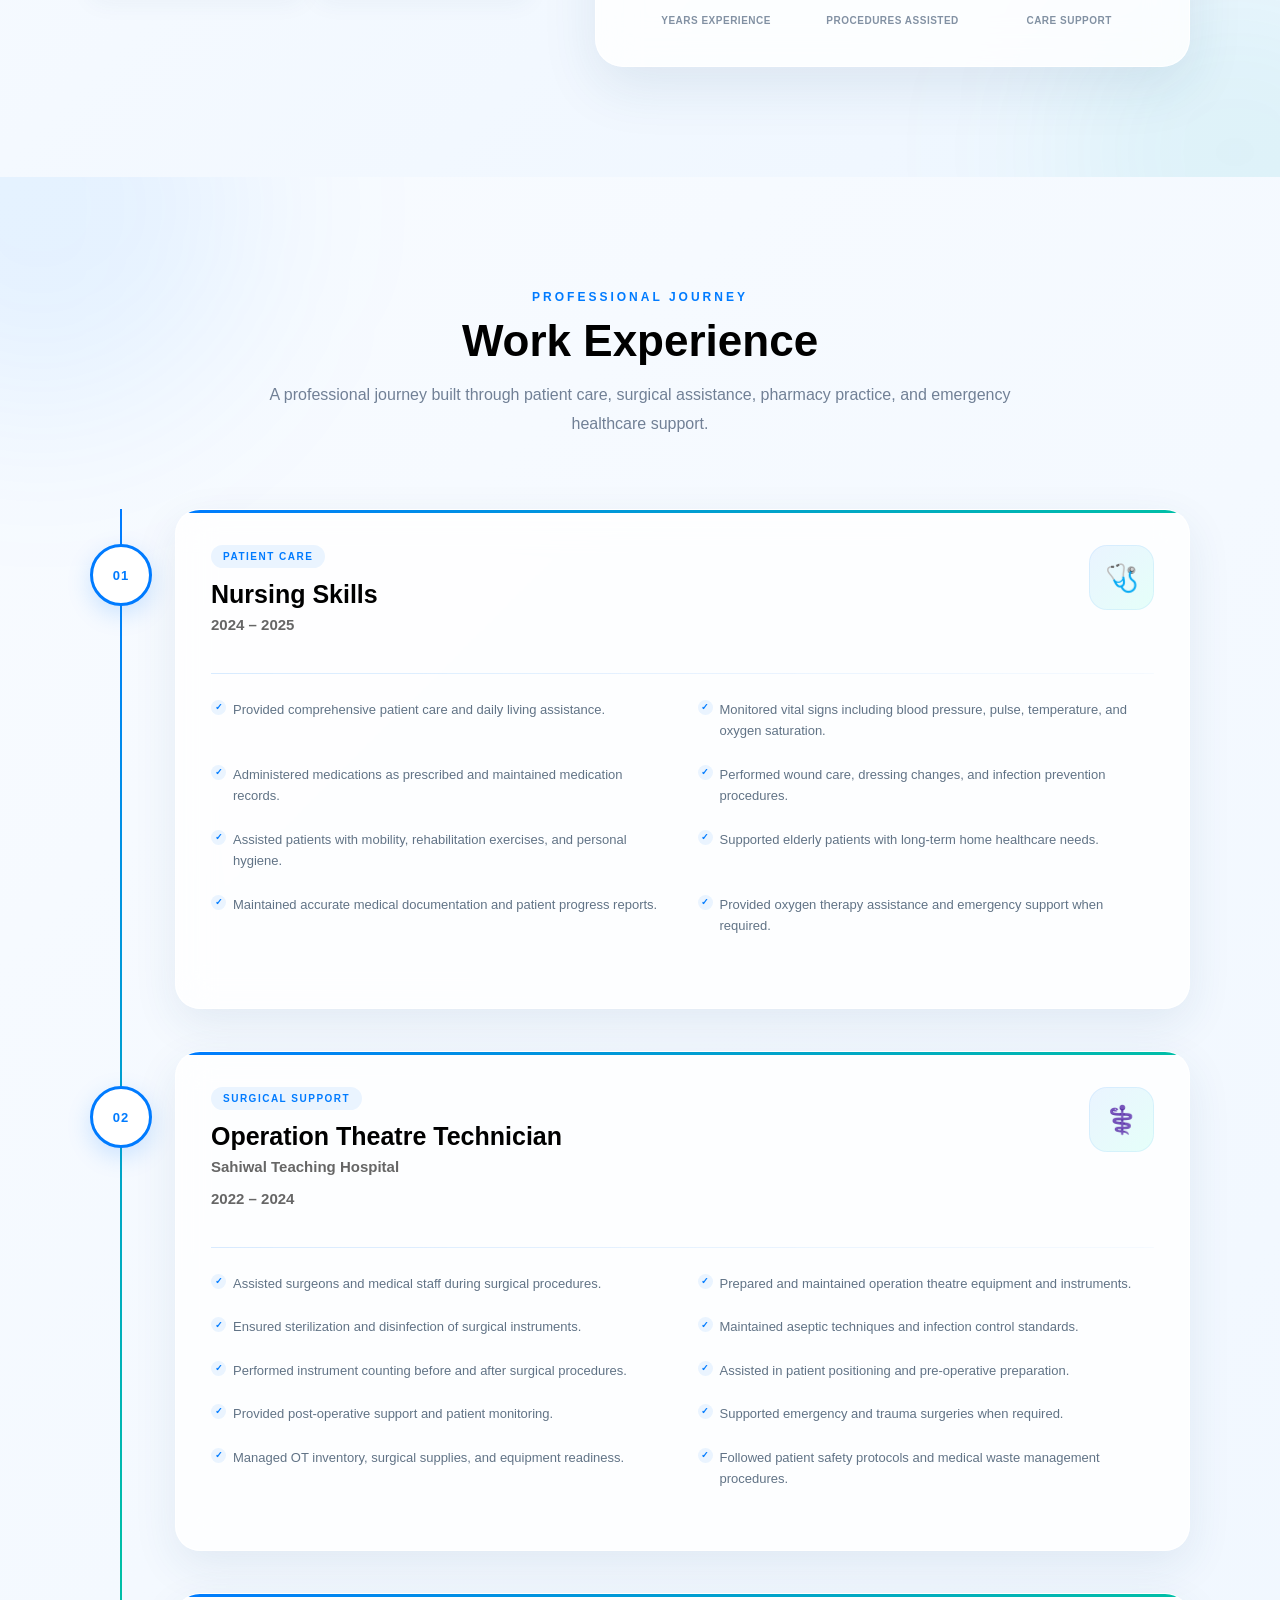
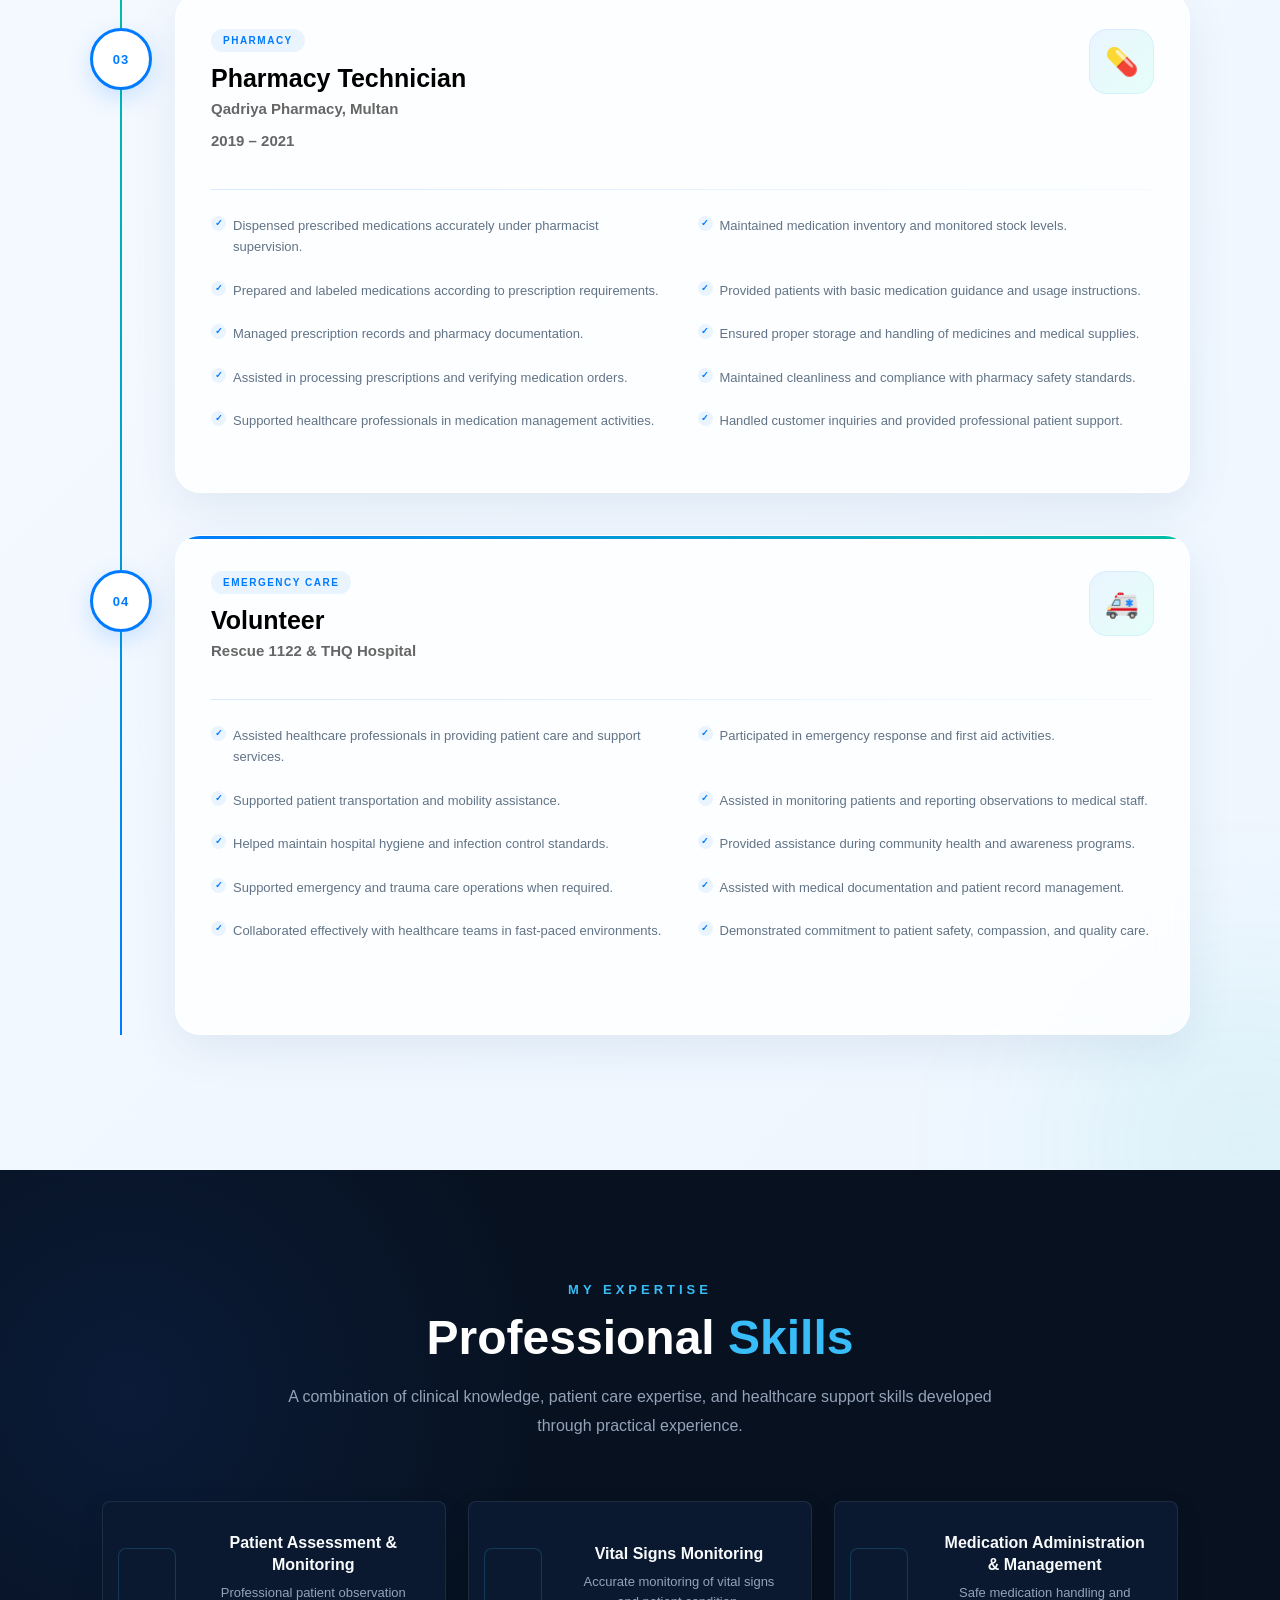
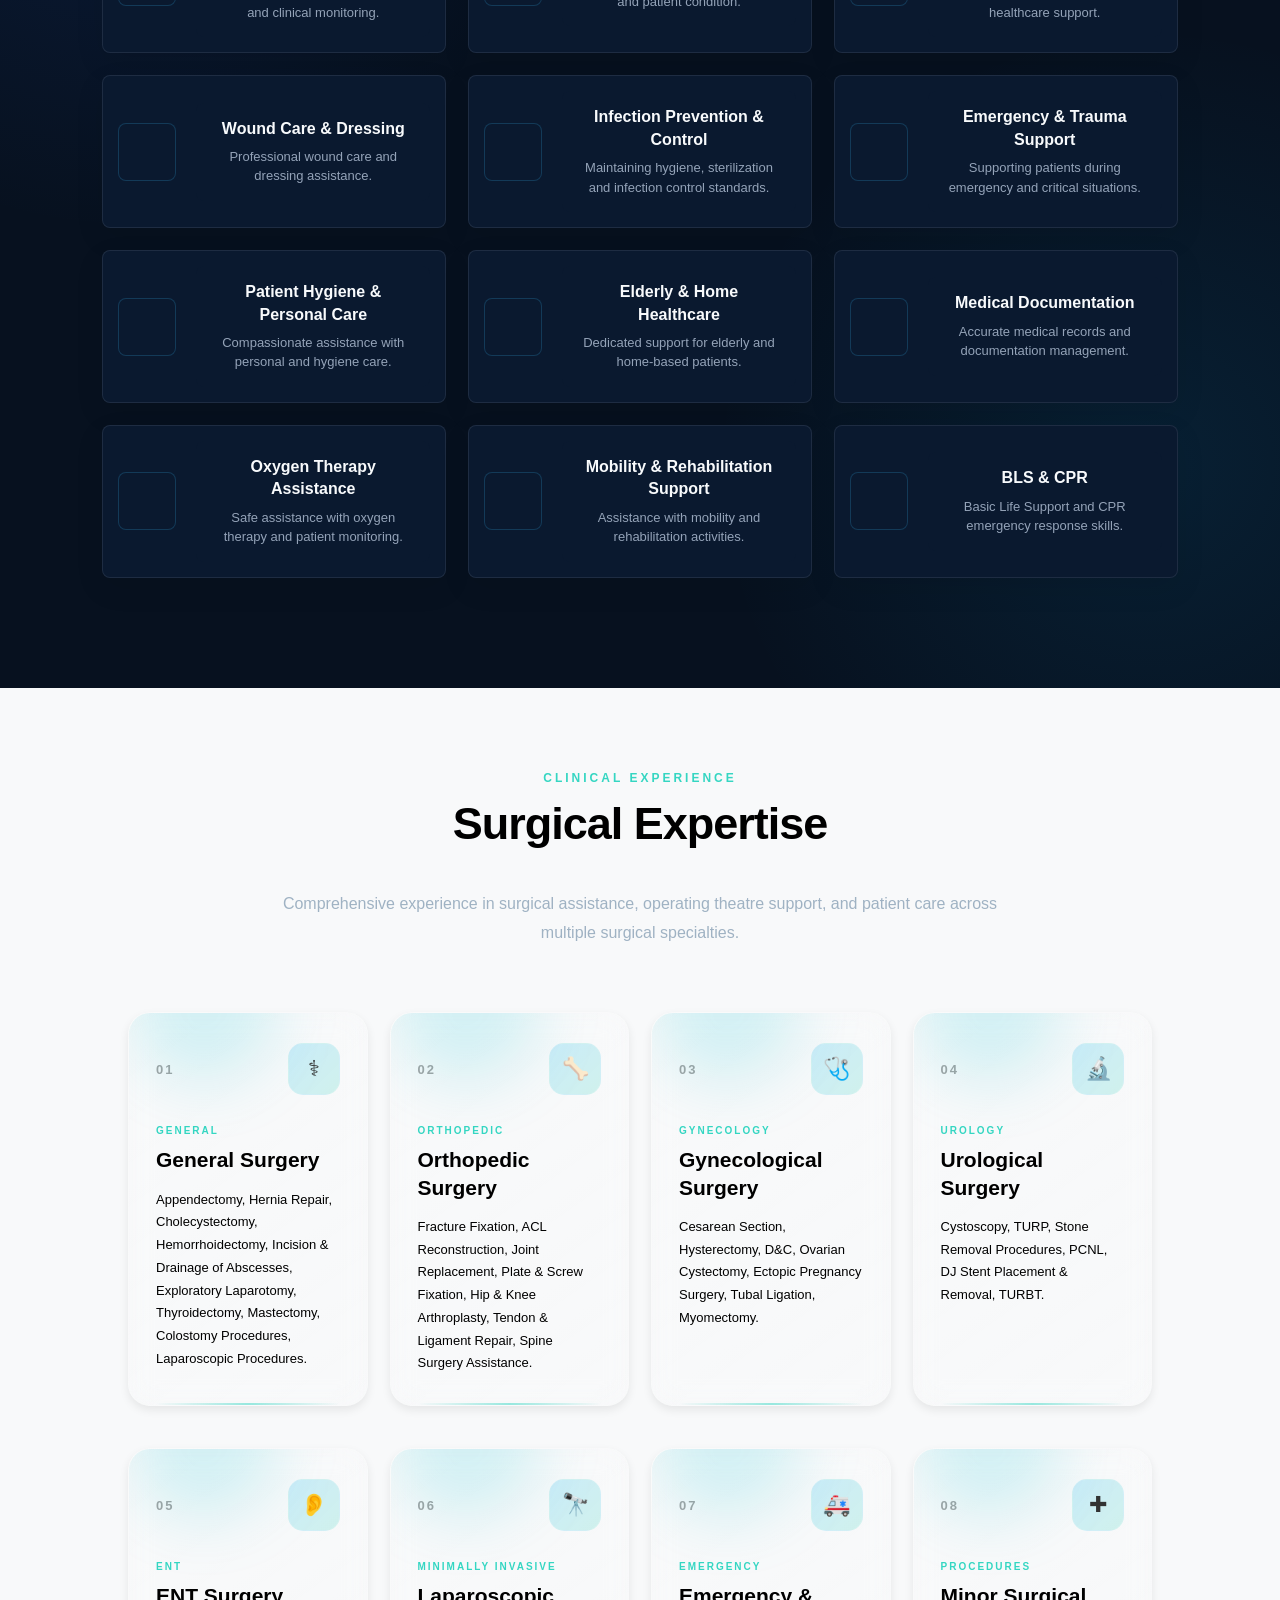
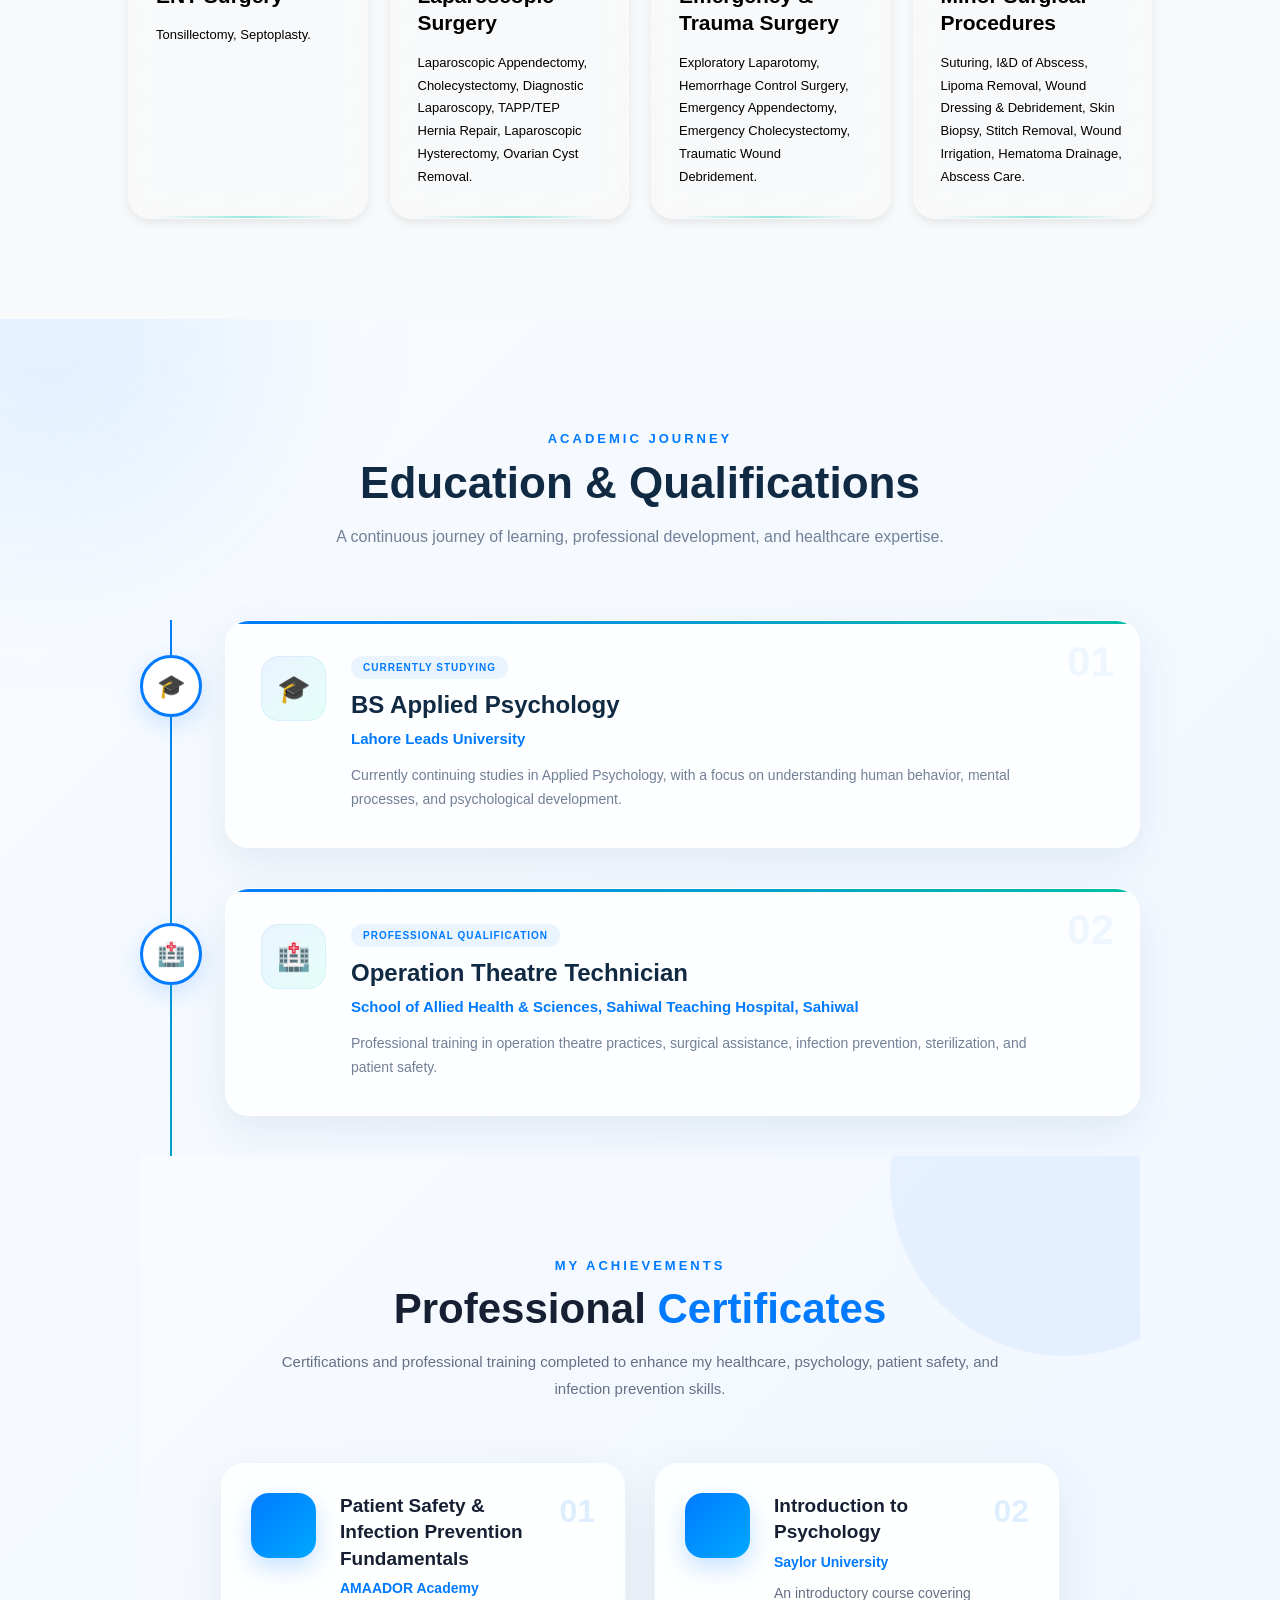
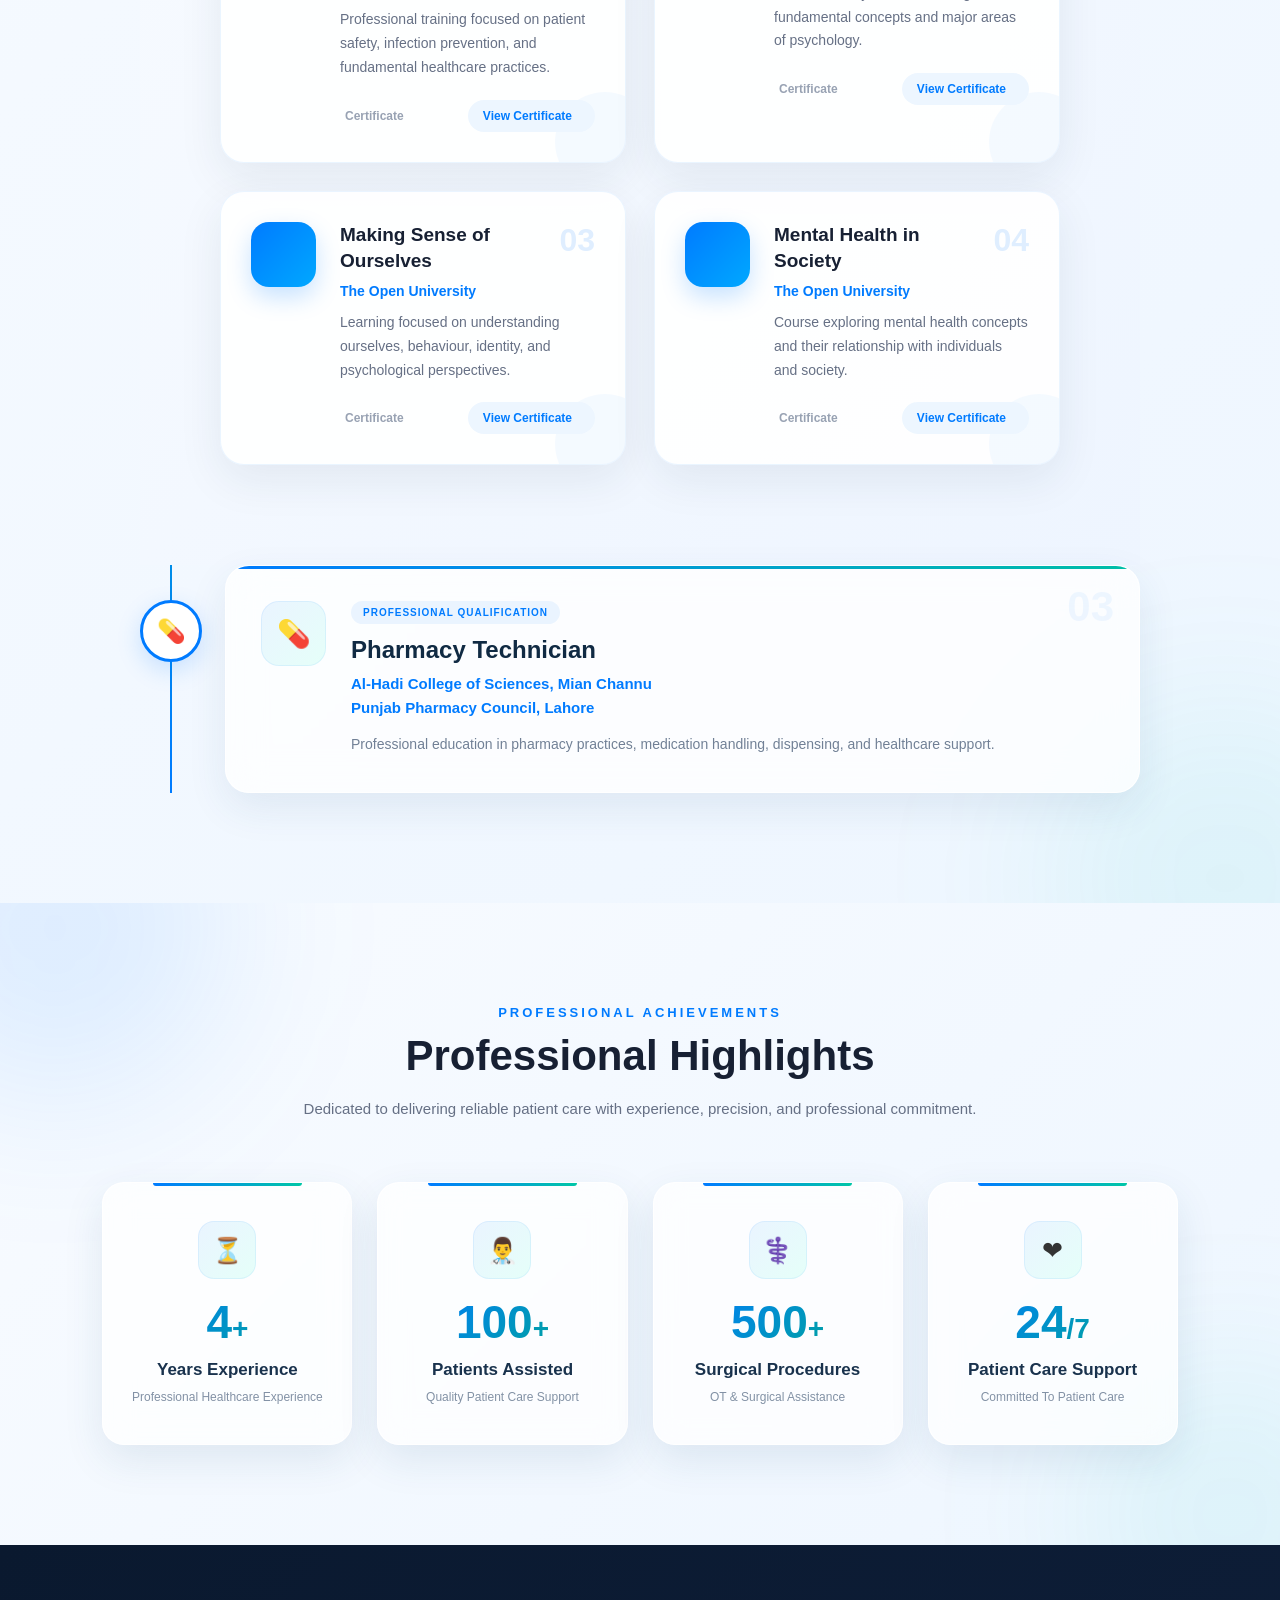
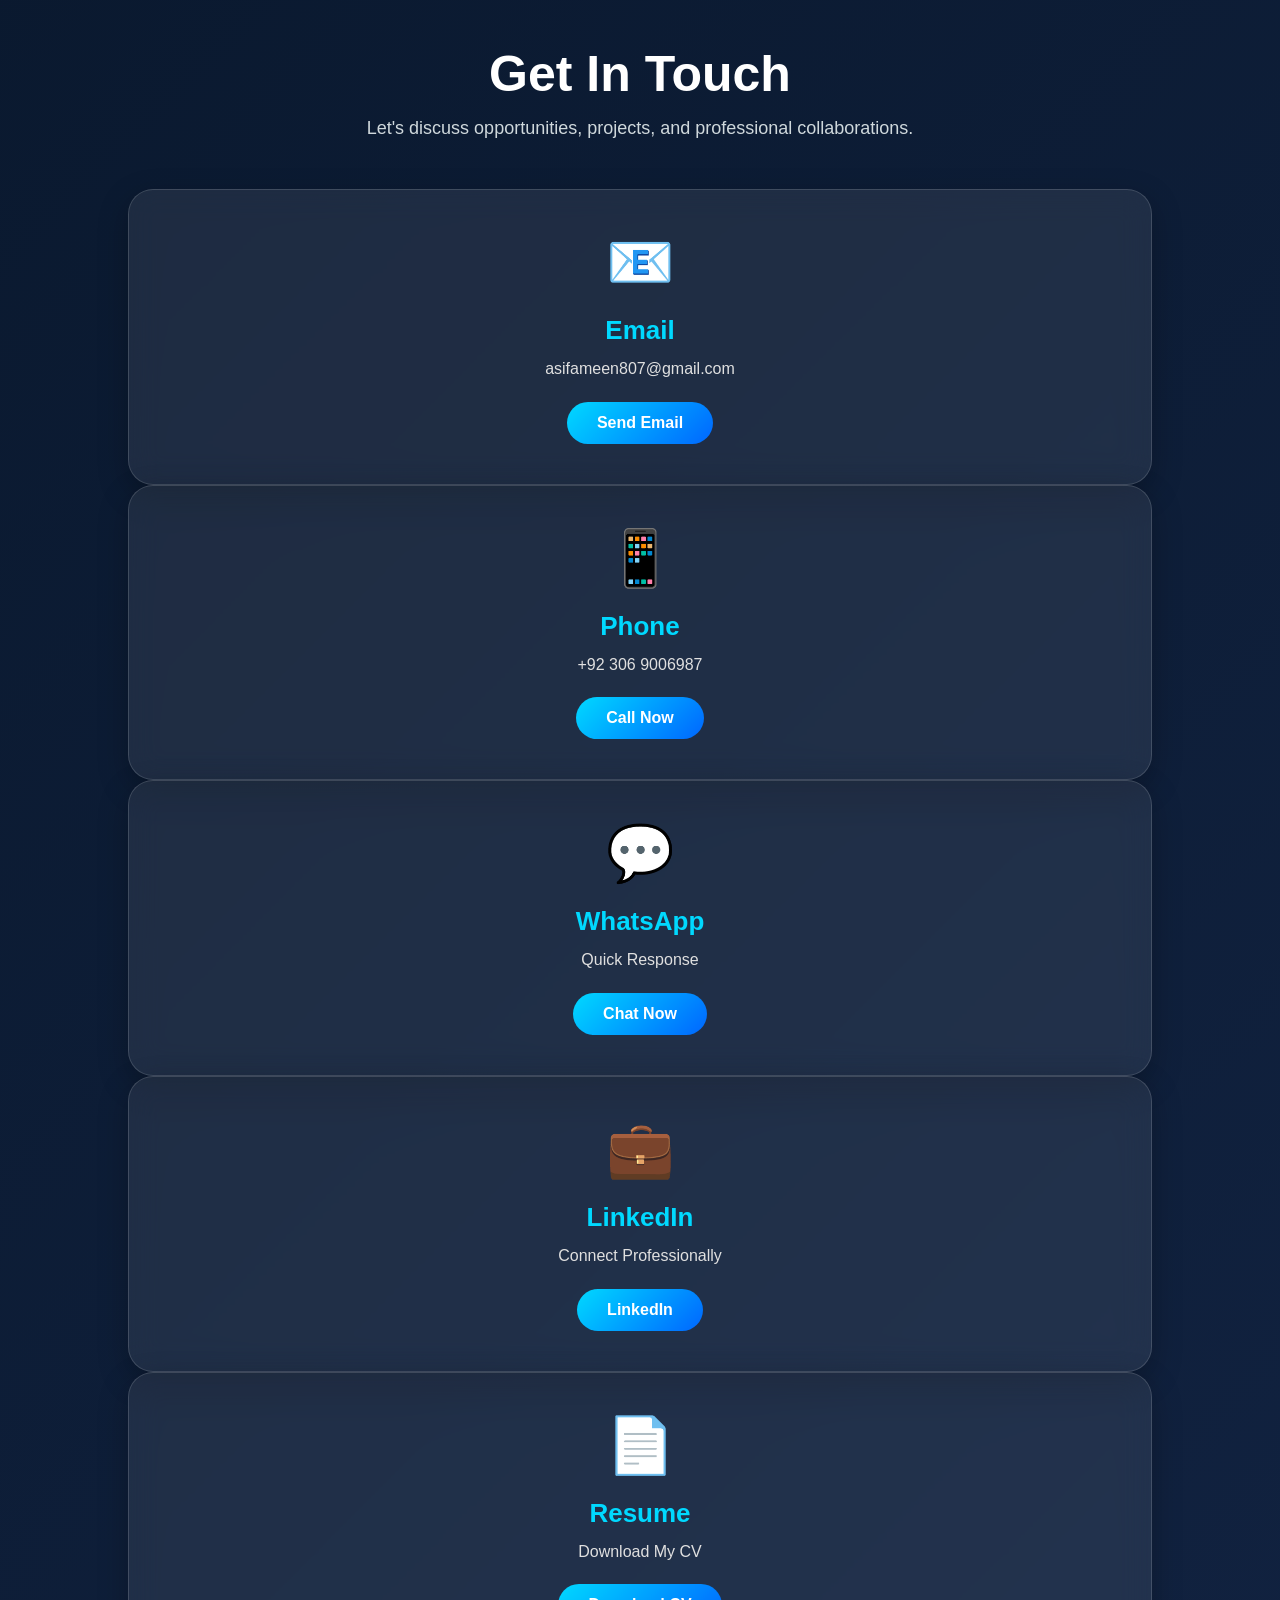
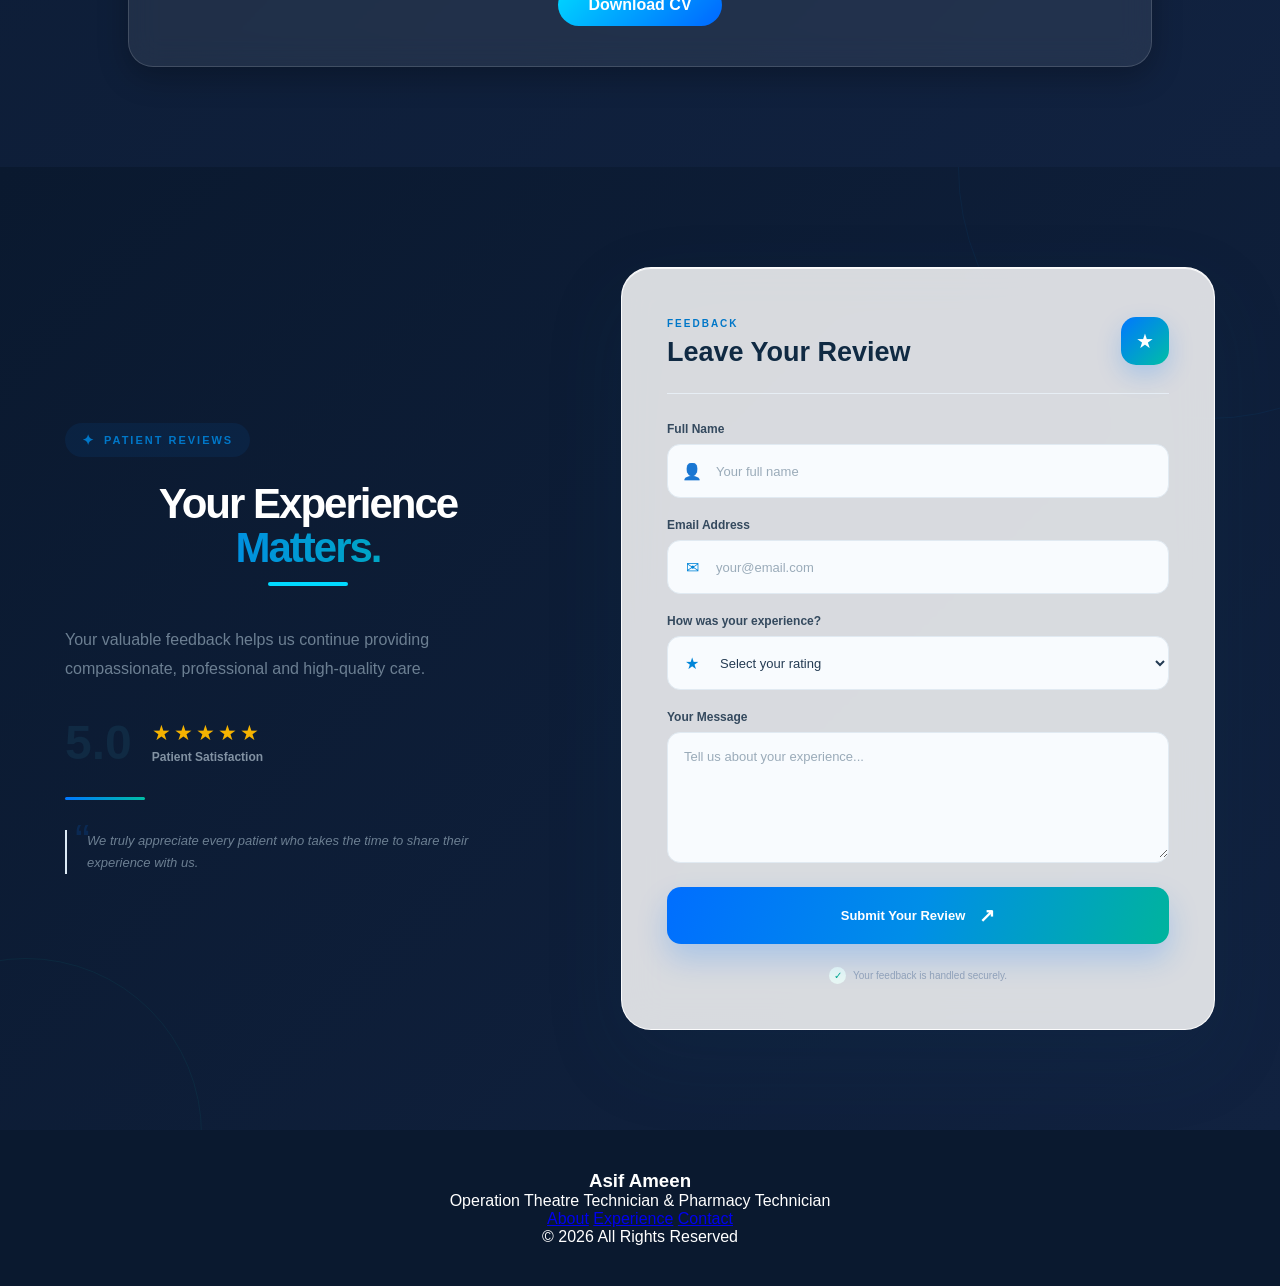
==== commit 54494a4b: "Add files via upload" ====
--- a/index.html
+++ b/index.html
@@ -785,6 +785,160 @@
             </div>
         </div>
 
+<!-- ================= CERTIFICATES SECTION ================= -->
+<section id="certificates" class="certificates-section">
+    <div class="section-heading">
+        <span>MY ACHIEVEMENTS</span>
+        <h2>Professional <strong>Certificates</strong></h2>
+        <p>
+            Certifications and professional training completed to enhance my
+            healthcare, psychology, patient safety, and infection prevention skills.
+        </p>
+    </div>
+
+    <div class="certificates-grid">
+
+        <!-- Certificate 1 -->
+        <div class="certificate-card">
+            <div class="certificate-icon">
+                <i class="fas fa-shield-heart"></i>
+            </div>
+
+            <div class="certificate-content">
+                <span class="certificate-number">01</span>
+
+                <h3>Patient Safety & Infection Prevention Fundamentals</h3>
+
+                <p class="certificate-provider">
+                    AMAADOR Academy
+                </p>
+
+                <p class="certificate-description">
+                    Professional training focused on patient safety,
+                    infection prevention, and fundamental healthcare practices.
+                </p>
+
+                <div class="certificate-footer">
+                    <span>
+                        <i class="fas fa-certificate"></i>
+                        Certificate
+                    </span>
+
+                    <a href="#" class="certificate-btn">
+                        View Certificate
+                        <i class="fas fa-arrow-up-right-from-square"></i>
+                    </a>
+                </div>
+            </div>
+        </div>
+
+
+        <!-- Certificate 2 -->
+        <div class="certificate-card">
+            <div class="certificate-icon">
+                <i class="fas fa-brain"></i>
+            </div>
+
+            <div class="certificate-content">
+                <span class="certificate-number">02</span>
+
+                <h3>Introduction to Psychology</h3>
+
+                <p class="certificate-provider">
+                    Saylor University
+                </p>
+
+                <p class="certificate-description">
+                    An introductory course covering fundamental concepts
+                    and major areas of psychology.
+                </p>
+
+                <div class="certificate-footer">
+                    <span>
+                        <i class="fas fa-certificate"></i>
+                        Certificate
+                    </span>
+
+                    <a href="#" class="certificate-btn">
+                        View Certificate
+                        <i class="fas fa-arrow-up-right-from-square"></i>
+                    </a>
+                </div>
+            </div>
+        </div>
+
+
+        <!-- Certificate 3 -->
+        <div class="certificate-card">
+            <div class="certificate-icon">
+                <i class="fas fa-user"></i>
+            </div>
+
+            <div class="certificate-content">
+                <span class="certificate-number">03</span>
+
+                <h3>Making Sense of Ourselves</h3>
+
+                <p class="certificate-provider">
+                    The Open University
+                </p>
+
+                <p class="certificate-description">
+                    Learning focused on understanding ourselves,
+                    behaviour, identity, and psychological perspectives.
+                </p>
+
+                <div class="certificate-footer">
+                    <span>
+                        <i class="fas fa-certificate"></i>
+                        Certificate
+                    </span>
+
+                    <a href="#" class="certificate-btn">
+                        View Certificate
+                        <i class="fas fa-arrow-up-right-from-square"></i>
+                    </a>
+                </div>
+            </div>
+        </div>
+
+
+        <!-- Certificate 4 -->
+        <div class="certificate-card">
+            <div class="certificate-icon">
+                <i class="fas fa-heart-pulse"></i>
+            </div>
+
+            <div class="certificate-content">
+                <span class="certificate-number">04</span>
+
+                <h3>Mental Health in Society</h3>
+
+                <p class="certificate-provider">
+                    The Open University
+                </p>
+
+                <p class="certificate-description">
+                    Course exploring mental health concepts and their
+                    relationship with individuals and society.
+                </p>
+
+                <div class="certificate-footer">
+                    <span>
+                        <i class="fas fa-certificate"></i>
+                        Certificate
+                    </span>
+
+                    <a href="#" class="certificate-btn">
+                        View Certificate
+                        <i class="fas fa-arrow-up-right-from-square"></i>
+                    </a>
+                </div>
+            </div>
+        </div>
+
+    </div>
+</section>
 
         <!-- Education 03 -->
         <div class="education-item">
--- a/style.css
+++ b/style.css
@@ -5001,4 +5001,270 @@
         margin-top: 55px;
     }
 
+}
+/* ================= CERTIFICATES ================= */
+
+.certificates-section {
+    padding: 100px 8%;
+    background: linear-gradient(135deg, #f8fbff, #eef5ff);
+    position: relative;
+    overflow: hidden;
+}
+
+.certificates-section::before {
+    content: "";
+    position: absolute;
+    width: 350px;
+    height: 350px;
+    border-radius: 50%;
+    background: rgba(0, 123, 255, 0.06);
+    top: -150px;
+    right: -100px;
+}
+
+.section-heading {
+    text-align: center;
+    max-width: 750px;
+    margin: 0 auto 60px;
+    position: relative;
+    z-index: 2;
+}
+
+.section-heading span {
+    display: inline-block;
+    color: #007bff;
+    font-size: 13px;
+    font-weight: 700;
+    letter-spacing: 3px;
+    margin-bottom: 12px;
+}
+
+.section-heading h2 {
+    margin: 0;
+    font-size: 42px;
+    color: #172033;
+    font-weight: 700;
+}
+
+.section-heading h2 strong {
+    color: #007bff;
+}
+
+.section-heading p {
+    margin-top: 15px;
+    color: #667085;
+    line-height: 1.8;
+    font-size: 15px;
+}
+
+
+/* GRID */
+
+.certificates-grid {
+    max-width: 1200px;
+    margin: auto;
+    display: grid;
+    grid-template-columns: repeat(2, 1fr);
+    gap: 28px;
+    position: relative;
+    z-index: 2;
+}
+
+
+/* CARD */
+
+.certificate-card {
+    background: rgba(255, 255, 255, 0.9);
+    border: 1px solid rgba(0, 123, 255, 0.08);
+    border-radius: 24px;
+    padding: 30px;
+    display: flex;
+    gap: 24px;
+    position: relative;
+    overflow: hidden;
+    box-shadow: 0 15px 45px rgba(20, 45, 80, 0.08);
+    transition: all 0.35s ease;
+}
+
+.certificate-card::after {
+    content: "";
+    position: absolute;
+    width: 100px;
+    height: 100px;
+    border-radius: 50%;
+    background: rgba(0, 123, 255, 0.04);
+    right: -30px;
+    bottom: -30px;
+}
+
+.certificate-card:hover {
+    transform: translateY(-8px);
+    box-shadow: 0 25px 60px rgba(20, 45, 80, 0.14);
+    border-color: rgba(0, 123, 255, 0.2);
+}
+
+
+/* ICON */
+
+.certificate-icon {
+    min-width: 65px;
+    height: 65px;
+    border-radius: 18px;
+    display: flex;
+    align-items: center;
+    justify-content: center;
+    background: linear-gradient(135deg, #007bff, #00a8ff);
+    color: white;
+    font-size: 25px;
+    box-shadow: 0 10px 25px rgba(0, 123, 255, 0.22);
+}
+
+.certificate-content {
+    flex: 1;
+    position: relative;
+    z-index: 2;
+}
+
+
+/* NUMBER */
+
+.certificate-number {
+    position: absolute;
+    right: 0;
+    top: 0;
+    color: #dfeeff;
+    font-size: 32px;
+    font-weight: 800;
+}
+
+
+/* TITLE */
+
+.certificate-content h3 {
+    margin: 0 45px 8px 0;
+    font-size: 19px;
+    line-height: 1.4;
+    color: #172033;
+}
+
+.certificate-provider {
+    margin: 0 0 12px;
+    color: #007bff;
+    font-size: 14px;
+    font-weight: 700;
+}
+
+.certificate-description {
+    color: #667085;
+    font-size: 14px;
+    line-height: 1.7;
+    margin-bottom: 20px;
+}
+
+
+/* FOOTER */
+
+.certificate-footer {
+    display: flex;
+    align-items: center;
+    justify-content: space-between;
+    gap: 15px;
+}
+
+.certificate-footer > span {
+    color: #98a2b3;
+    font-size: 12px;
+    font-weight: 600;
+}
+
+.certificate-footer > span i {
+    color: #007bff;
+    margin-right: 5px;
+}
+
+
+/* BUTTON */
+
+.certificate-btn {
+    display: inline-flex;
+    align-items: center;
+    gap: 8px;
+    padding: 9px 15px;
+    border-radius: 50px;
+    background: #edf6ff;
+    color: #007bff;
+    text-decoration: none;
+    font-size: 12px;
+    font-weight: 700;
+    transition: all 0.3s ease;
+}
+
+.certificate-btn:hover {
+    background: #007bff;
+    color: white;
+    transform: translateX(3px);
+}
+
+
+/* ================= MOBILE ================= */
+
+@media (max-width: 900px) {
+
+    .certificates-section {
+        padding: 75px 5%;
+    }
+
+    .section-heading h2 {
+        font-size: 34px;
+    }
+
+    .certificates-grid {
+        grid-template-columns: 1fr;
+    }
+}
+
+
+@media (max-width: 600px) {
+
+    .certificates-section {
+        padding: 65px 20px;
+    }
+
+    .section-heading {
+        margin-bottom: 40px;
+    }
+
+    .section-heading h2 {
+        font-size: 29px;
+    }
+
+    .section-heading p {
+        font-size: 14px;
+    }
+
+    .certificate-card {
+        padding: 22px;
+        gap: 16px;
+        border-radius: 20px;
+    }
+
+    .certificate-icon {
+        min-width: 52px;
+        height: 52px;
+        border-radius: 15px;
+        font-size: 20px;
+    }
+
+    .certificate-content h3 {
+        font-size: 17px;
+    }
+
+    .certificate-footer {
+        align-items: flex-start;
+        flex-direction: column;
+    }
+
+    .certificate-btn {
+        width: fit-content;
+    }
 }
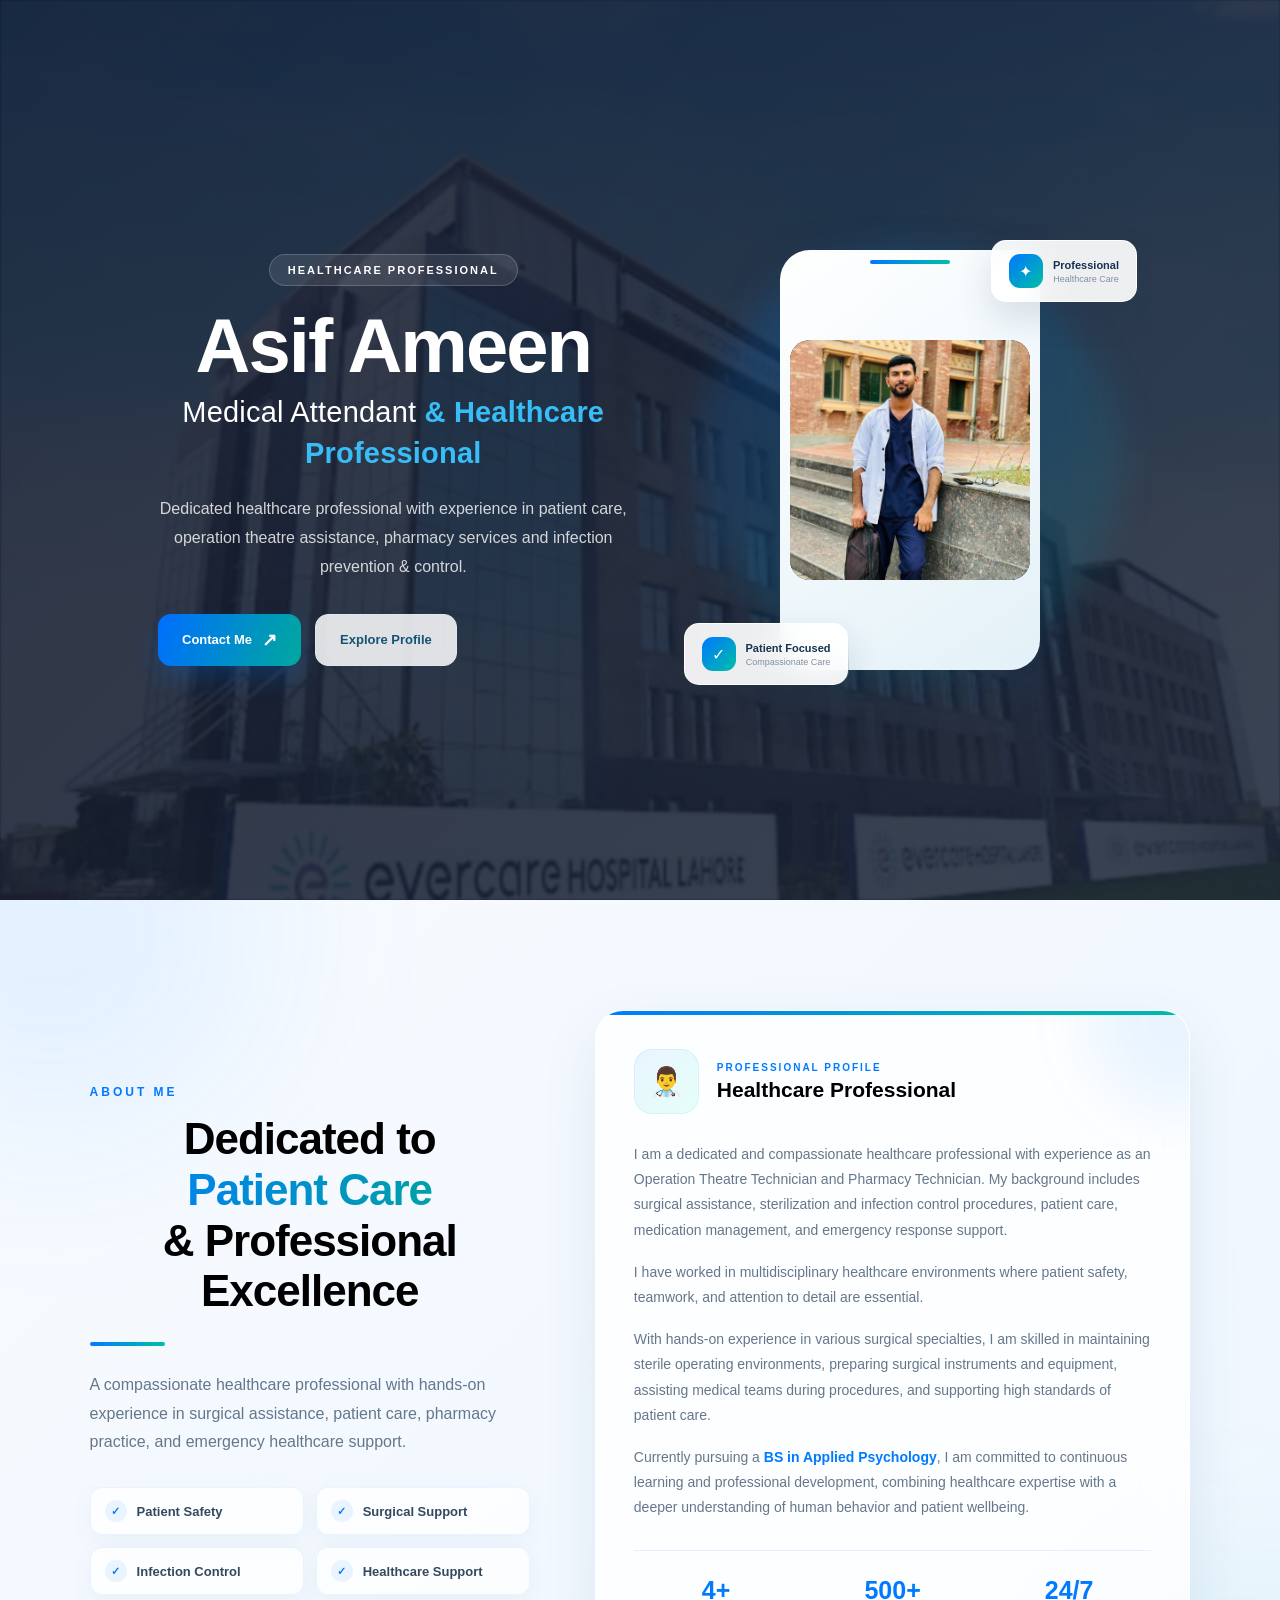
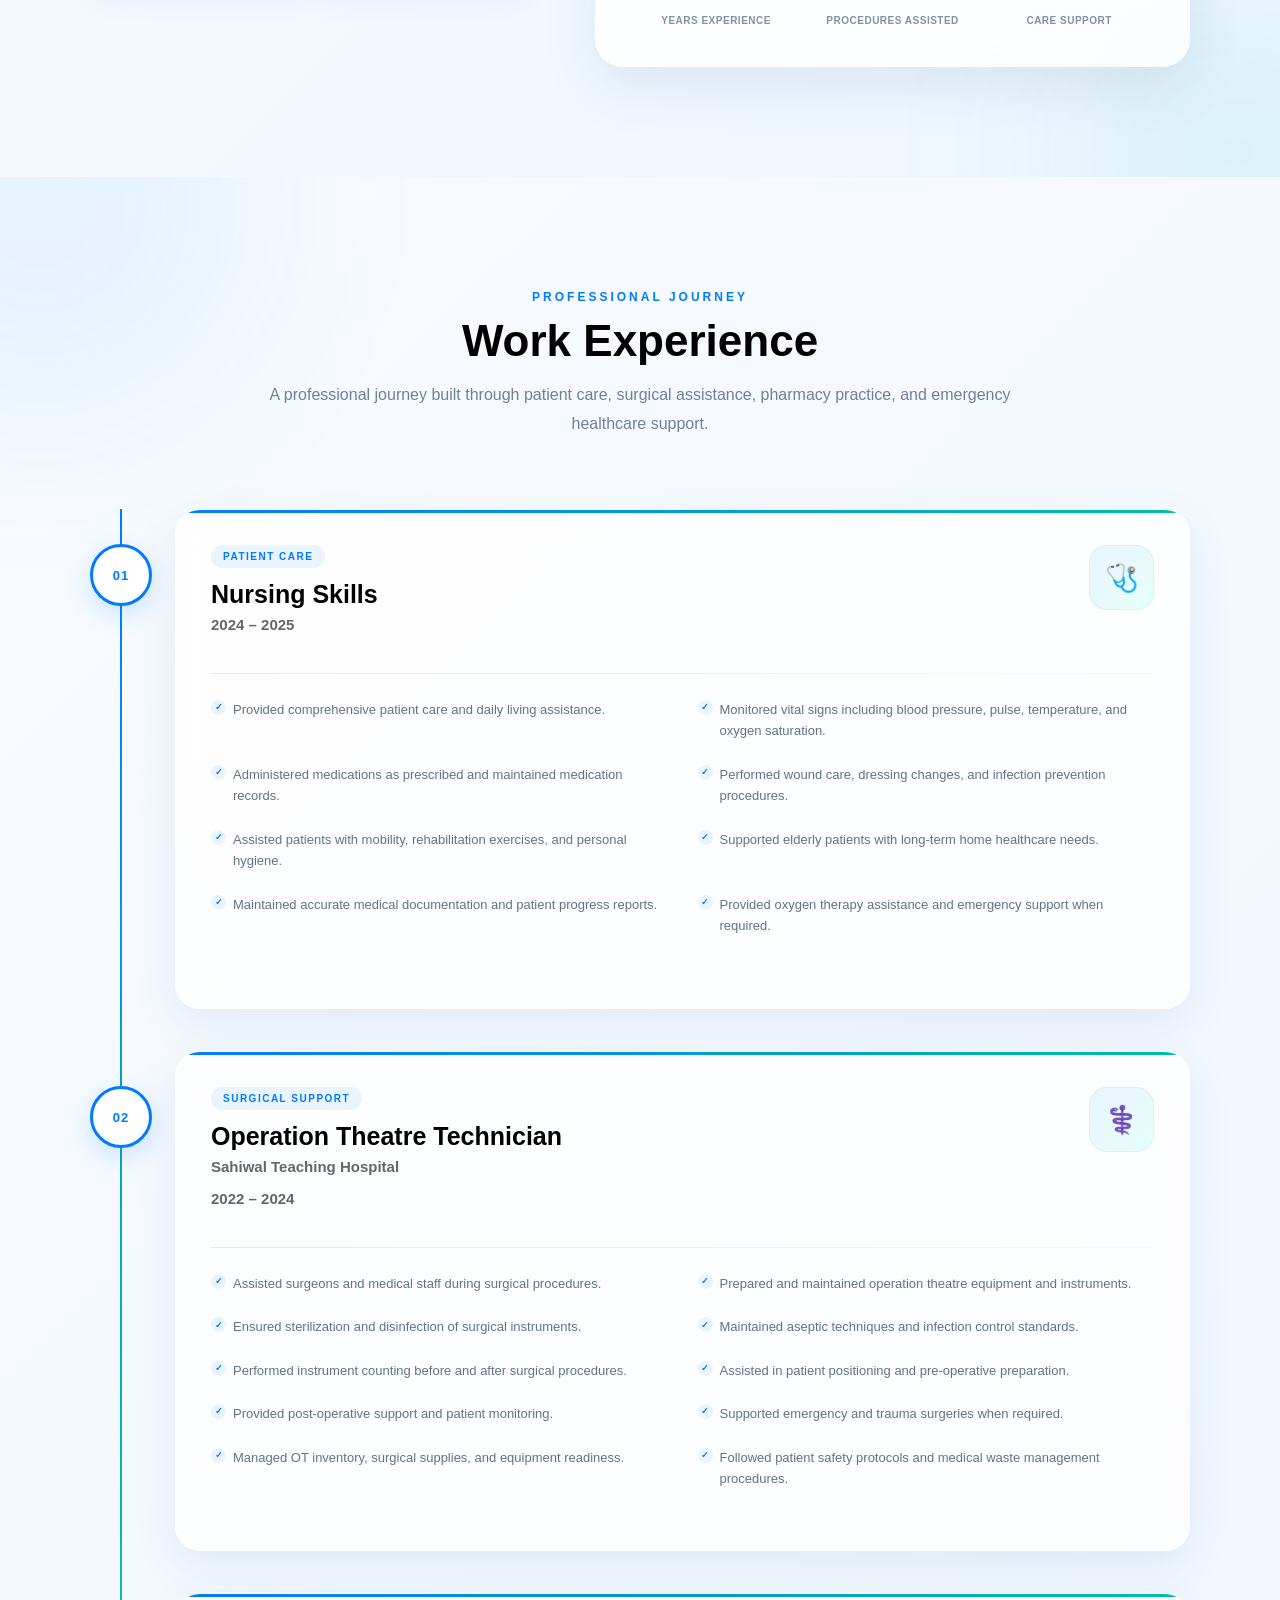
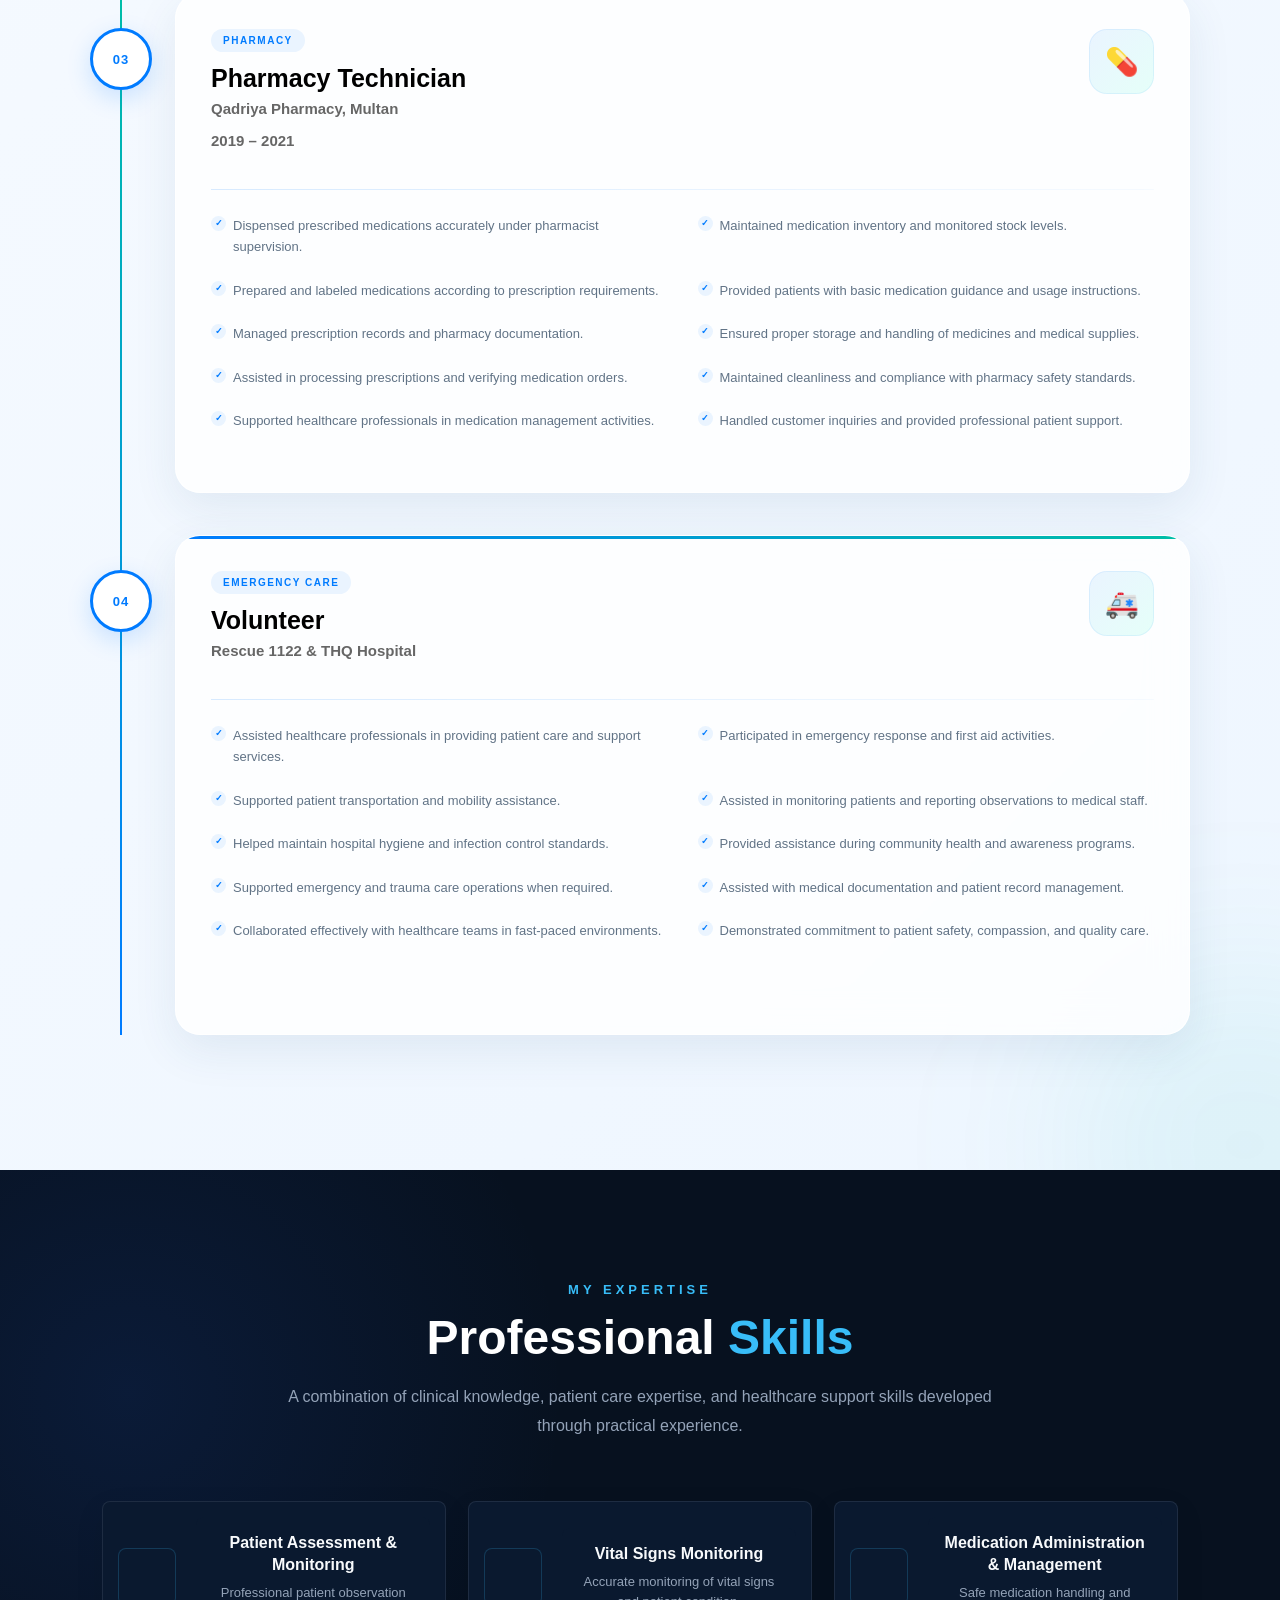
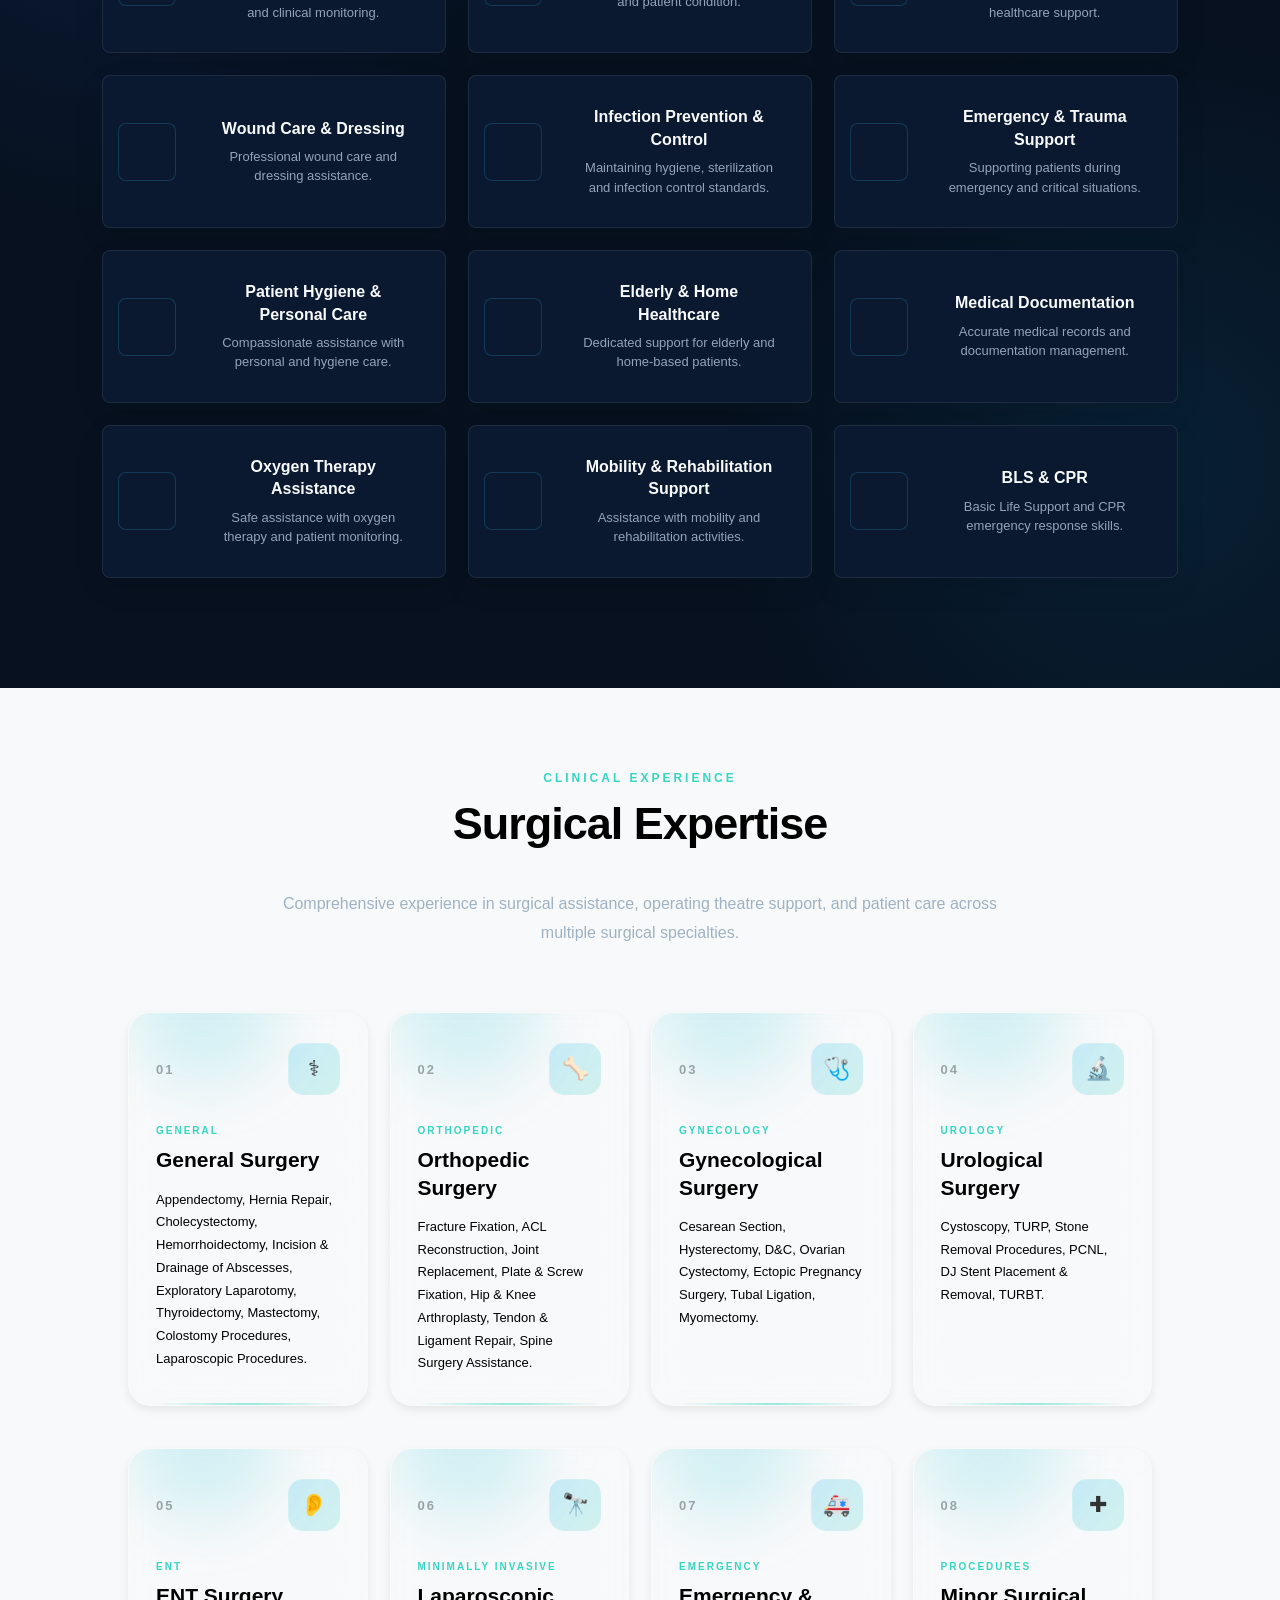
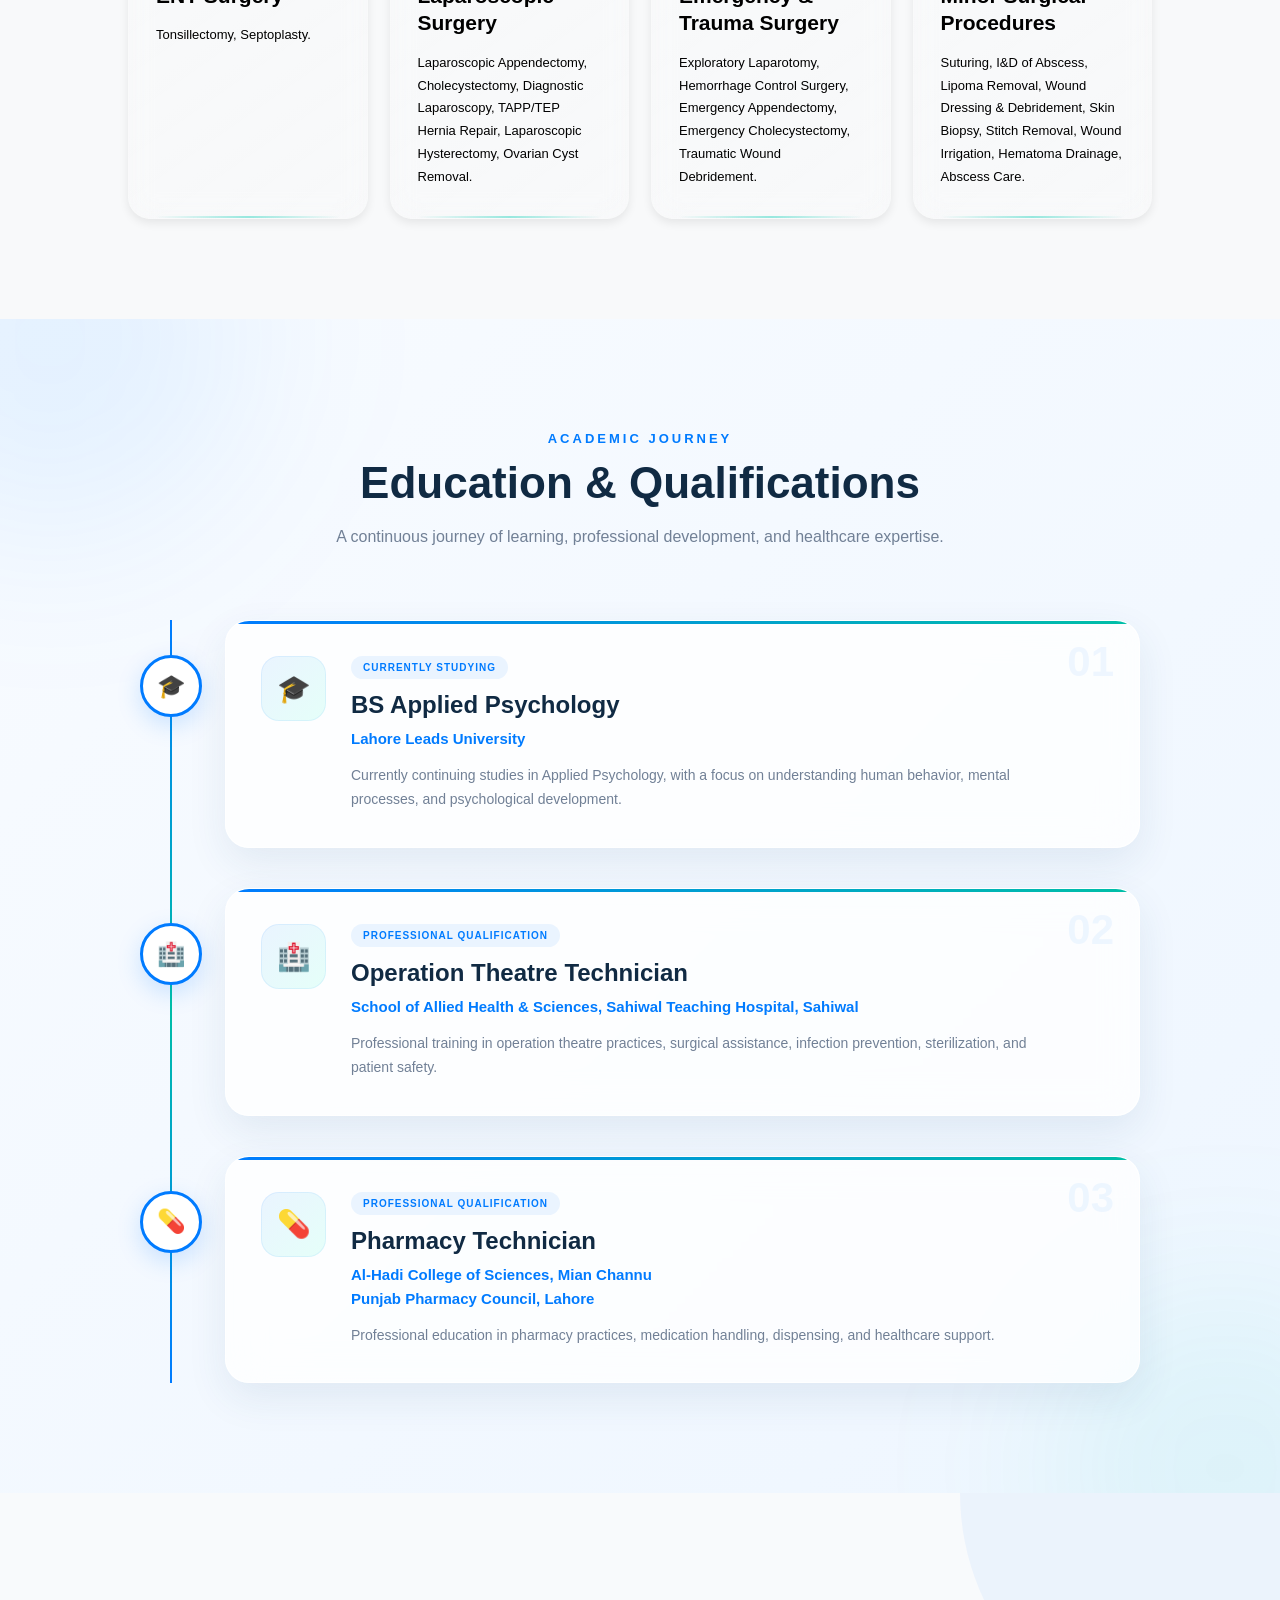
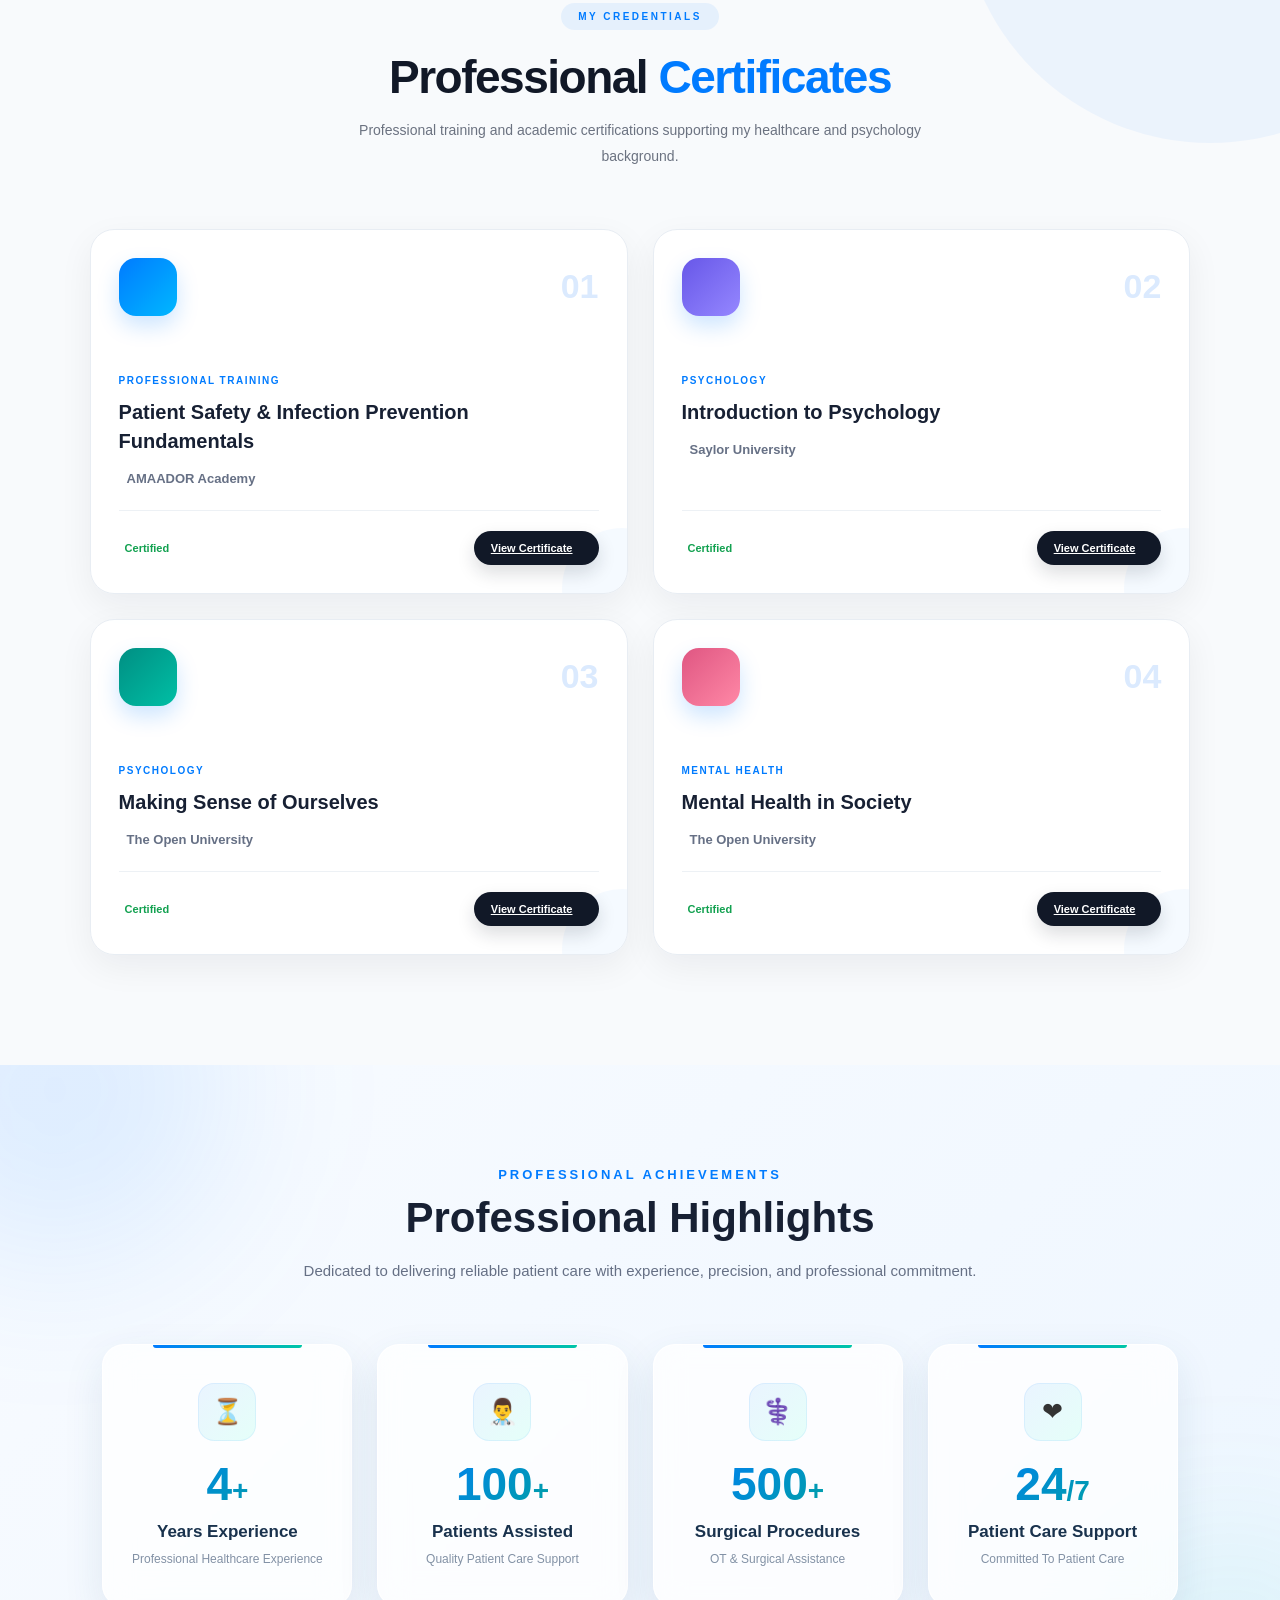
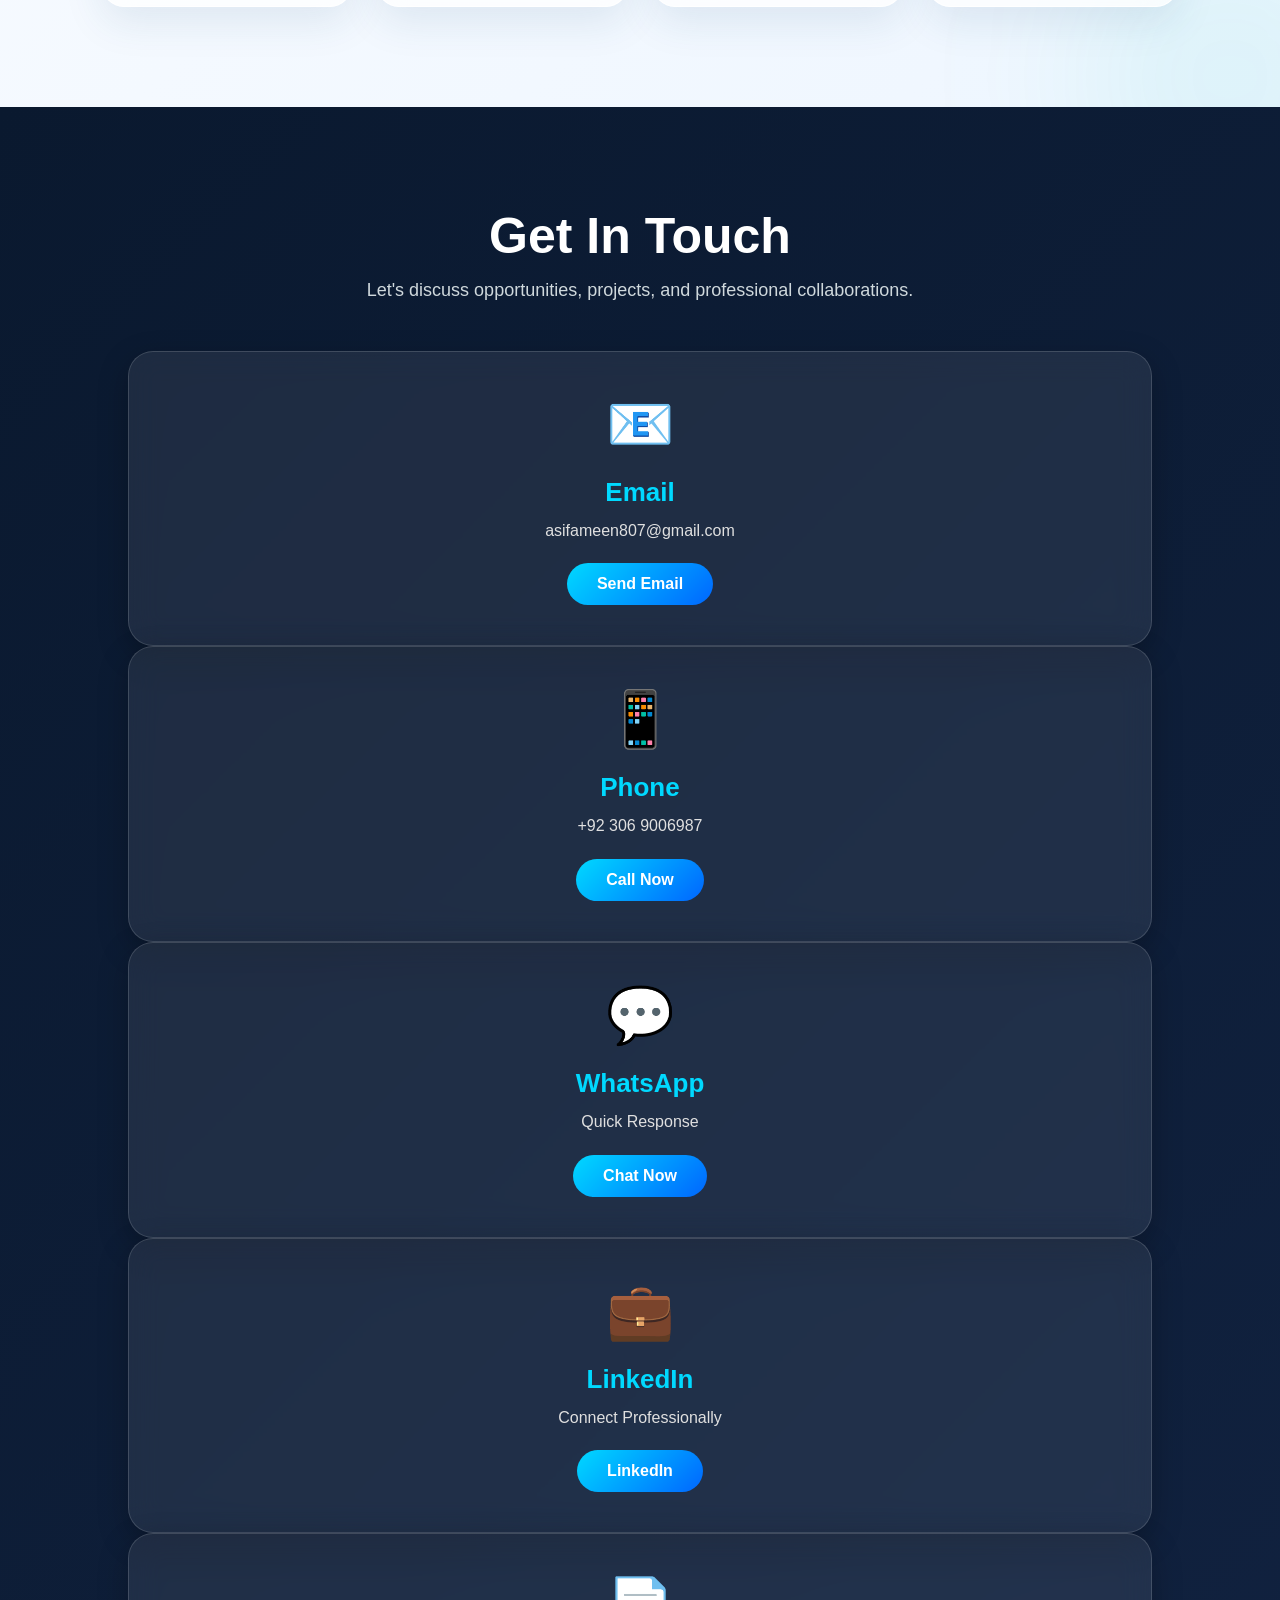
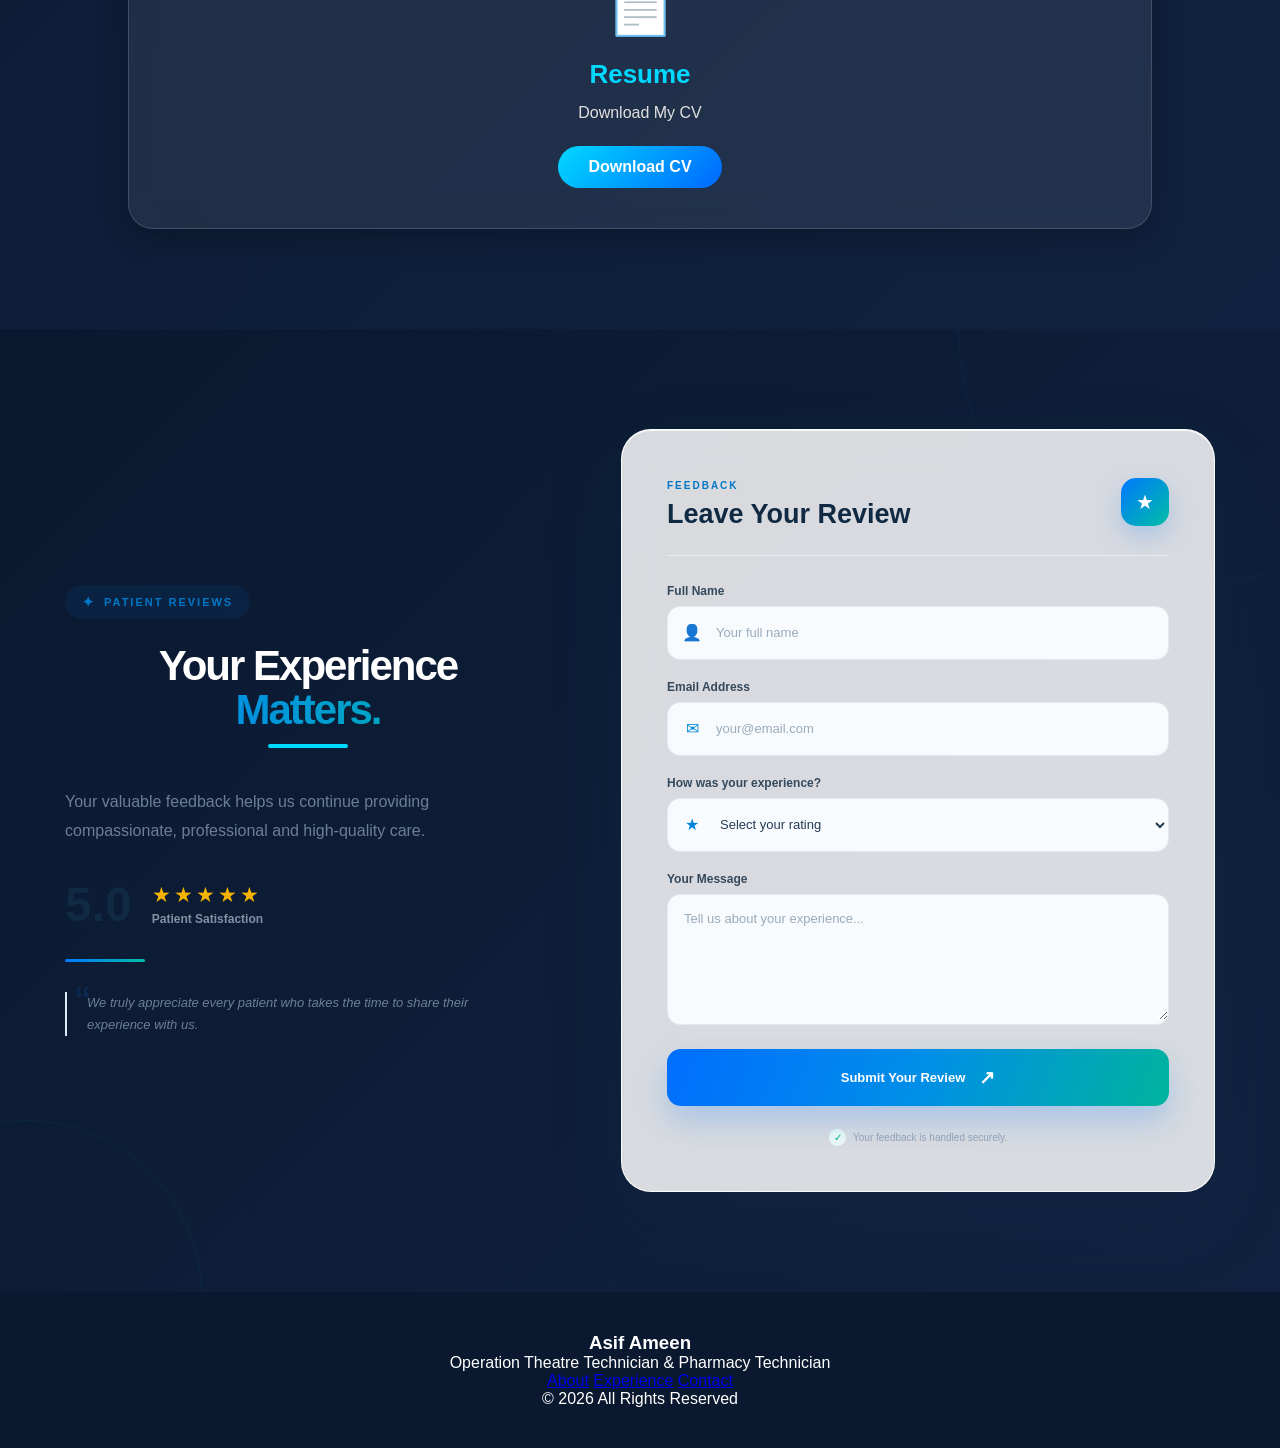
==== commit 3321269e: "Add files via upload" ====
--- a/index.html
+++ b/index.html
@@ -785,160 +785,6 @@
             </div>
         </div>
 
-<!-- ================= CERTIFICATES SECTION ================= -->
-<section id="certificates" class="certificates-section">
-    <div class="section-heading">
-        <span>MY ACHIEVEMENTS</span>
-        <h2>Professional <strong>Certificates</strong></h2>
-        <p>
-            Certifications and professional training completed to enhance my
-            healthcare, psychology, patient safety, and infection prevention skills.
-        </p>
-    </div>
-
-    <div class="certificates-grid">
-
-        <!-- Certificate 1 -->
-        <div class="certificate-card">
-            <div class="certificate-icon">
-                <i class="fas fa-shield-heart"></i>
-            </div>
-
-            <div class="certificate-content">
-                <span class="certificate-number">01</span>
-
-                <h3>Patient Safety & Infection Prevention Fundamentals</h3>
-
-                <p class="certificate-provider">
-                    AMAADOR Academy
-                </p>
-
-                <p class="certificate-description">
-                    Professional training focused on patient safety,
-                    infection prevention, and fundamental healthcare practices.
-                </p>
-
-                <div class="certificate-footer">
-                    <span>
-                        <i class="fas fa-certificate"></i>
-                        Certificate
-                    </span>
-
-                    <a href="#" class="certificate-btn">
-                        View Certificate
-                        <i class="fas fa-arrow-up-right-from-square"></i>
-                    </a>
-                </div>
-            </div>
-        </div>
-
-
-        <!-- Certificate 2 -->
-        <div class="certificate-card">
-            <div class="certificate-icon">
-                <i class="fas fa-brain"></i>
-            </div>
-
-            <div class="certificate-content">
-                <span class="certificate-number">02</span>
-
-                <h3>Introduction to Psychology</h3>
-
-                <p class="certificate-provider">
-                    Saylor University
-                </p>
-
-                <p class="certificate-description">
-                    An introductory course covering fundamental concepts
-                    and major areas of psychology.
-                </p>
-
-                <div class="certificate-footer">
-                    <span>
-                        <i class="fas fa-certificate"></i>
-                        Certificate
-                    </span>
-
-                    <a href="#" class="certificate-btn">
-                        View Certificate
-                        <i class="fas fa-arrow-up-right-from-square"></i>
-                    </a>
-                </div>
-            </div>
-        </div>
-
-
-        <!-- Certificate 3 -->
-        <div class="certificate-card">
-            <div class="certificate-icon">
-                <i class="fas fa-user"></i>
-            </div>
-
-            <div class="certificate-content">
-                <span class="certificate-number">03</span>
-
-                <h3>Making Sense of Ourselves</h3>
-
-                <p class="certificate-provider">
-                    The Open University
-                </p>
-
-                <p class="certificate-description">
-                    Learning focused on understanding ourselves,
-                    behaviour, identity, and psychological perspectives.
-                </p>
-
-                <div class="certificate-footer">
-                    <span>
-                        <i class="fas fa-certificate"></i>
-                        Certificate
-                    </span>
-
-                    <a href="#" class="certificate-btn">
-                        View Certificate
-                        <i class="fas fa-arrow-up-right-from-square"></i>
-                    </a>
-                </div>
-            </div>
-        </div>
-
-
-        <!-- Certificate 4 -->
-        <div class="certificate-card">
-            <div class="certificate-icon">
-                <i class="fas fa-heart-pulse"></i>
-            </div>
-
-            <div class="certificate-content">
-                <span class="certificate-number">04</span>
-
-                <h3>Mental Health in Society</h3>
-
-                <p class="certificate-provider">
-                    The Open University
-                </p>
-
-                <p class="certificate-description">
-                    Course exploring mental health concepts and their
-                    relationship with individuals and society.
-                </p>
-
-                <div class="certificate-footer">
-                    <span>
-                        <i class="fas fa-certificate"></i>
-                        Certificate
-                    </span>
-
-                    <a href="#" class="certificate-btn">
-                        View Certificate
-                        <i class="fas fa-arrow-up-right-from-square"></i>
-                    </a>
-                </div>
-            </div>
-        </div>
-
-    </div>
-</section>
 
         <!-- Education 03 -->
         <div class="education-item">
@@ -970,6 +816,227 @@
                     </p>
                 </div>
             </div>
+        </div>
+
+    </div>
+
+</section>
+
+<section id="certificates" class="certificates">
+
+    <div class="certificates-header">
+        <span class="eyebrow">MY CREDENTIALS</span>
+
+        <h2>
+            Professional <span>Certificates</span>
+        </h2>
+
+        <p>
+            Professional training and academic certifications
+            supporting my healthcare and psychology background.
+        </p>
+    </div>
+
+
+    <div class="certificate-grid">
+
+        <!-- 01 -->
+        <div class="certificate-card">
+
+            <div class="card-top">
+                <div class="certificate-logo blue">
+                    <i class="fas fa-shield-heart"></i>
+                </div>
+
+                <span class="certificate-no">01</span>
+            </div>
+
+            <div class="card-content">
+
+                <span class="certificate-tag">
+                    PROFESSIONAL TRAINING
+                </span>
+
+                <h3>
+                    Patient Safety & Infection Prevention Fundamentals
+                </h3>
+
+                <p class="issuer">
+                    <i class="fas fa-building"></i>
+                    AMAADOR Academy
+                </p>
+
+            </div>
+
+            <div class="card-bottom">
+
+                <span class="status">
+                    <i class="fas fa-circle-check"></i>
+                    Certified
+                </span>
+
+                <a
+                    href="amaador-certificate.pdf"
+                    target="_blank"
+                    rel="noopener noreferrer"
+                    class="view-certificate"
+                >
+                    View Certificate
+                    <i class="fas fa-arrow-right"></i>
+                </a>
+
+            </div>
+
+        </div>
+
+
+        <!-- 02 -->
+        <div class="certificate-card">
+
+            <div class="card-top">
+                <div class="certificate-logo purple">
+                    <i class="fas fa-brain"></i>
+                </div>
+
+                <span class="certificate-no">02</span>
+            </div>
+
+            <div class="card-content">
+
+                <span class="certificate-tag">
+                    PSYCHOLOGY
+                </span>
+
+                <h3>
+                    Introduction to Psychology
+                </h3>
+
+                <p class="issuer">
+                    <i class="fas fa-building-columns"></i>
+                    Saylor University
+                </p>
+
+            </div>
+
+            <div class="card-bottom">
+
+                <span class="status">
+                    <i class="fas fa-circle-check"></i>
+                    Certified
+                </span>
+
+                <a
+                    href="introduction-to-psychology.pdf"
+                    target="_blank"
+                    rel="noopener noreferrer"
+                    class="view-certificate"
+                >
+                    View Certificate
+                    <i class="fas fa-arrow-right"></i>
+                </a>
+
+            </div>
+
+        </div>
+
+
+        <!-- 03 -->
+        <div class="certificate-card">
+
+            <div class="card-top">
+                <div class="certificate-logo green">
+                    <i class="fas fa-user"></i>
+                </div>
+
+                <span class="certificate-no">03</span>
+            </div>
+
+            <div class="card-content">
+
+                <span class="certificate-tag">
+                    PSYCHOLOGY
+                </span>
+
+                <h3>
+                    Making Sense of Ourselves
+                </h3>
+
+                <p class="issuer">
+                    <i class="fas fa-building-columns"></i>
+                    The Open University
+                </p>
+
+            </div>
+
+            <div class="card-bottom">
+
+                <span class="status">
+                    <i class="fas fa-circle-check"></i>
+                    Certified
+                </span>
+
+                <a
+                    href="making-sense-of-ourselves.pdf"
+                    target="_blank"
+                    rel="noopener noreferrer"
+                    class="view-certificate"
+                >
+                    View Certificate
+                    <i class="fas fa-arrow-right"></i>
+                </a>
+
+            </div>
+
+        </div>
+
+
+        <!-- 04 -->
+        <div class="certificate-card">
+
+            <div class="card-top">
+                <div class="certificate-logo pink">
+                    <i class="fas fa-heart-pulse"></i>
+                </div>
+
+                <span class="certificate-no">04</span>
+            </div>
+
+            <div class="card-content">
+
+                <span class="certificate-tag">
+                    MENTAL HEALTH
+                </span>
+
+                <h3>
+                    Mental Health in Society
+                </h3>
+
+                <p class="issuer">
+                    <i class="fas fa-building-columns"></i>
+                    The Open University
+                </p>
+
+            </div>
+
+            <div class="card-bottom">
+
+                <span class="status">
+                    <i class="fas fa-circle-check"></i>
+                    Certified
+                </span>
+
+                <a
+                    href="mental-health-in-society.pdf"
+                    target="_blank"
+                    rel="noopener noreferrer"
+                    class="view-certificate"
+                >
+                    View Certificate
+                    <i class="fas fa-arrow-right"></i>
+                </a>
+
+            </div>
+
         </div>
 
     </div>
--- a/style.css
+++ b/style.css
@@ -5267,4 +5267,470 @@
     .certificate-btn {
         width: fit-content;
     }
-}+}
+/* =====================================================
+   PREMIUM CERTIFICATES
+===================================================== */
+
+.certificates {
+    position: relative;
+    padding: 110px 7%;
+    background: #f8fafc;
+    overflow: hidden;
+}
+
+.certificates::before {
+    content: "";
+    position: absolute;
+
+    width: 500px;
+    height: 500px;
+
+    top: -250px;
+    right: -180px;
+
+    border-radius: 50%;
+
+    background: rgba(0, 123, 255, 0.05);
+}
+
+.certificates-header {
+    position: relative;
+    z-index: 2;
+
+    max-width: 720px;
+
+    margin: 0 auto 60px;
+
+    text-align: center;
+}
+
+.eyebrow {
+    display: inline-block;
+
+    padding: 8px 17px;
+
+    border-radius: 100px;
+
+    background: rgba(0, 123, 255, 0.08);
+
+    color: #007bff;
+
+    font-size: 10px;
+    font-weight: 800;
+
+    letter-spacing: 2.5px;
+}
+
+.certificates-header h2 {
+    margin: 20px 0 14px;
+
+    color: #111827;
+
+    font-size: 46px;
+
+    font-weight: 800;
+
+    letter-spacing: -1.5px;
+}
+
+.certificates-header h2 span {
+    color: #007bff;
+}
+
+.certificates-header p {
+    max-width: 600px;
+
+    margin: auto;
+
+    color: #6b7280;
+
+    font-size: 14px;
+
+    line-height: 1.8;
+}
+
+
+/* =====================================================
+   GRID
+===================================================== */
+
+.certificate-grid {
+    position: relative;
+    z-index: 2;
+
+    max-width: 1150px;
+
+    margin: auto;
+
+    display: grid;
+
+    grid-template-columns: repeat(2, 1fr);
+
+    gap: 25px;
+}
+
+
+/* =====================================================
+   CARD
+===================================================== */
+
+.certificate-card {
+    position: relative;
+
+    min-height: 310px;
+
+    padding: 28px;
+
+    display: flex;
+
+    flex-direction: column;
+
+    background: rgba(255, 255, 255, 0.95);
+
+    border: 1px solid #e8edf3;
+
+    border-radius: 24px;
+
+    box-shadow:
+        0 12px 35px rgba(15, 23, 42, 0.06);
+
+    overflow: hidden;
+
+    transition: all 0.4s ease;
+}
+
+.certificate-card::after {
+    content: "";
+
+    position: absolute;
+
+    width: 120px;
+    height: 120px;
+
+    right: -55px;
+    bottom: -55px;
+
+    border-radius: 50%;
+
+    background: rgba(0, 123, 255, 0.04);
+
+    transition: 0.4s;
+}
+
+.certificate-card:hover {
+    transform: translateY(-8px);
+
+    border-color: rgba(0, 123, 255, 0.18);
+
+    box-shadow:
+        0 25px 55px rgba(15, 23, 42, 0.12);
+}
+
+.certificate-card:hover::after {
+    transform: scale(1.4);
+}
+
+
+/* =====================================================
+   TOP
+===================================================== */
+
+.card-top {
+    display: flex;
+
+    justify-content: space-between;
+
+    align-items: center;
+
+    margin-bottom: 30px;
+}
+
+.certificate-logo {
+    width: 58px;
+    height: 58px;
+
+    display: flex;
+
+    justify-content: center;
+    align-items: center;
+
+    border-radius: 17px;
+
+    color: white;
+
+    font-size: 22px;
+
+    box-shadow:
+        0 10px 22px rgba(0, 123, 255, 0.2);
+}
+
+.certificate-logo.blue {
+    background: linear-gradient(
+        135deg,
+        #007bff,
+        #00b8ff
+    );
+}
+
+.certificate-logo.purple {
+    background: linear-gradient(
+        135deg,
+        #6757e8,
+        #9587ff
+    );
+}
+
+.certificate-logo.green {
+    background: linear-gradient(
+        135deg,
+        #008f83,
+        #00bfa5
+    );
+}
+
+.certificate-logo.pink {
+    background: linear-gradient(
+        135deg,
+        #df5682,
+        #ff88a6
+    );
+}
+
+.certificate-no {
+    color: #dbeafe;
+
+    font-size: 34px;
+
+    font-weight: 900;
+}
+
+
+/* =====================================================
+   CONTENT
+===================================================== */
+
+.card-content {
+    position: relative;
+
+    z-index: 2;
+
+    flex: 1;
+}
+
+.certificate-tag {
+    display: inline-block;
+
+    margin-bottom: 12px;
+
+    color: #007bff;
+
+    font-size: 10px;
+
+    font-weight: 800;
+
+    letter-spacing: 1.5px;
+}
+
+.card-content h3 {
+    max-width: 450px;
+
+    margin: 0 0 15px;
+
+    color: #172033;
+
+    font-size: 20px;
+
+    line-height: 1.45;
+
+    font-weight: 700;
+}
+
+.issuer {
+    display: flex;
+
+    align-items: center;
+
+    gap: 8px;
+
+    color: #667085;
+
+    font-size: 13px;
+
+    font-weight: 600;
+}
+
+.issuer i {
+    color: #007bff;
+}
+
+
+/* =====================================================
+   BOTTOM
+===================================================== */
+
+.card-bottom {
+    position: relative;
+
+    z-index: 2;
+
+    display: flex;
+
+    align-items: center;
+
+    justify-content: space-between;
+
+    gap: 15px;
+
+    padding-top: 20px;
+
+    border-top: 1px solid #edf1f5;
+}
+
+.status {
+    display: flex;
+
+    align-items: center;
+
+    gap: 6px;
+
+    color: #12a150;
+
+    font-size: 11px;
+
+    font-weight: 700;
+}
+
+
+/* =====================================================
+   BUTTON
+===================================================== */
+
+.view-certificate {
+    display: inline-flex;
+
+    align-items: center;
+
+    gap: 9px;
+
+    padding: 11px 17px;
+
+    border-radius: 50px;
+
+    color: white;
+
+    background: #111827;
+
+    font-size: 11px;
+
+    font-weight: 700;
+
+    box-shadow:
+        0 8px 18px rgba(17, 24, 39, 0.15);
+
+    transition: all 0.3s ease;
+}
+
+.view-certificate i {
+    font-size: 10px;
+
+    transition: transform 0.3s ease;
+}
+
+.view-certificate:hover {
+    color: white;
+
+    background: #007bff;
+
+    transform: translateY(-2px);
+
+    box-shadow:
+        0 10px 25px rgba(0, 123, 255, 0.25);
+}
+
+.view-certificate:hover i {
+    transform: translateX(4px);
+}
+
+
+/* =====================================================
+   TABLET
+===================================================== */
+
+@media (max-width: 850px) {
+
+    .certificates {
+        padding: 85px 5%;
+    }
+
+    .certificate-grid {
+        grid-template-columns: 1fr;
+    }
+
+    .certificates-header h2 {
+        font-size: 40px;
+    }
+}
+
+
+/* =====================================================
+   MOBILE
+===================================================== */
+
+@media (max-width: 550px) {
+
+    .certificates {
+        padding: 70px 18px;
+    }
+
+    .certificates-header {
+        margin-bottom: 40px;
+    }
+
+    .certificates-header h2 {
+        font-size: 31px;
+    }
+
+    .certificates-header p {
+        font-size: 13px;
+    }
+
+    .certificate-card {
+        min-height: 285px;
+
+        padding: 22px;
+
+        border-radius: 20px;
+    }
+
+    .certificate-logo {
+        width: 52px;
+        height: 52px;
+
+        border-radius: 15px;
+
+        font-size: 20px;
+    }
+
+    .certificate-no {
+        font-size: 28px;
+    }
+
+    .card-content h3 {
+        font-size: 17px;
+    }
+
+    .card-bottom {
+        align-items: stretch;
+
+        flex-direction: column;
+    }
+
+    .view-certificate {
+        width: 100%;
+
+        justify-content: center;
+
+        padding: 12px;
+    }
+}
